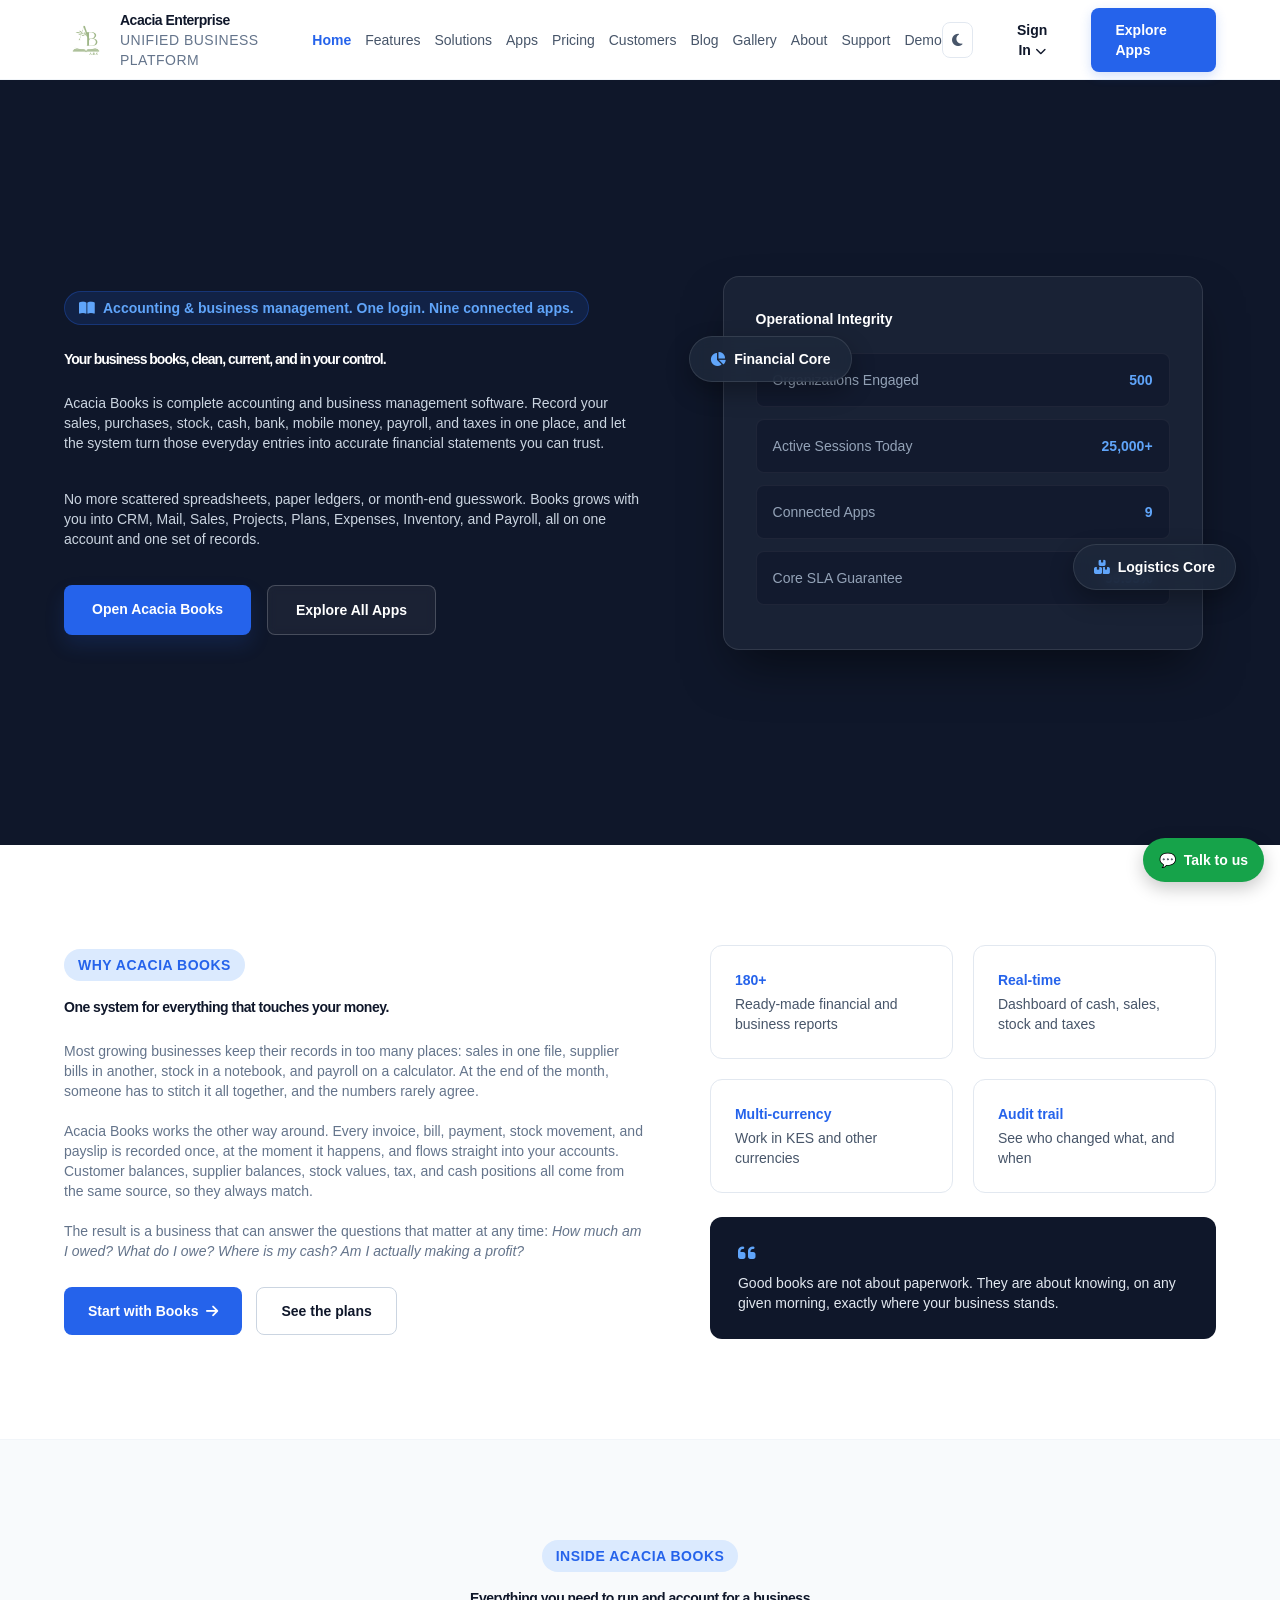
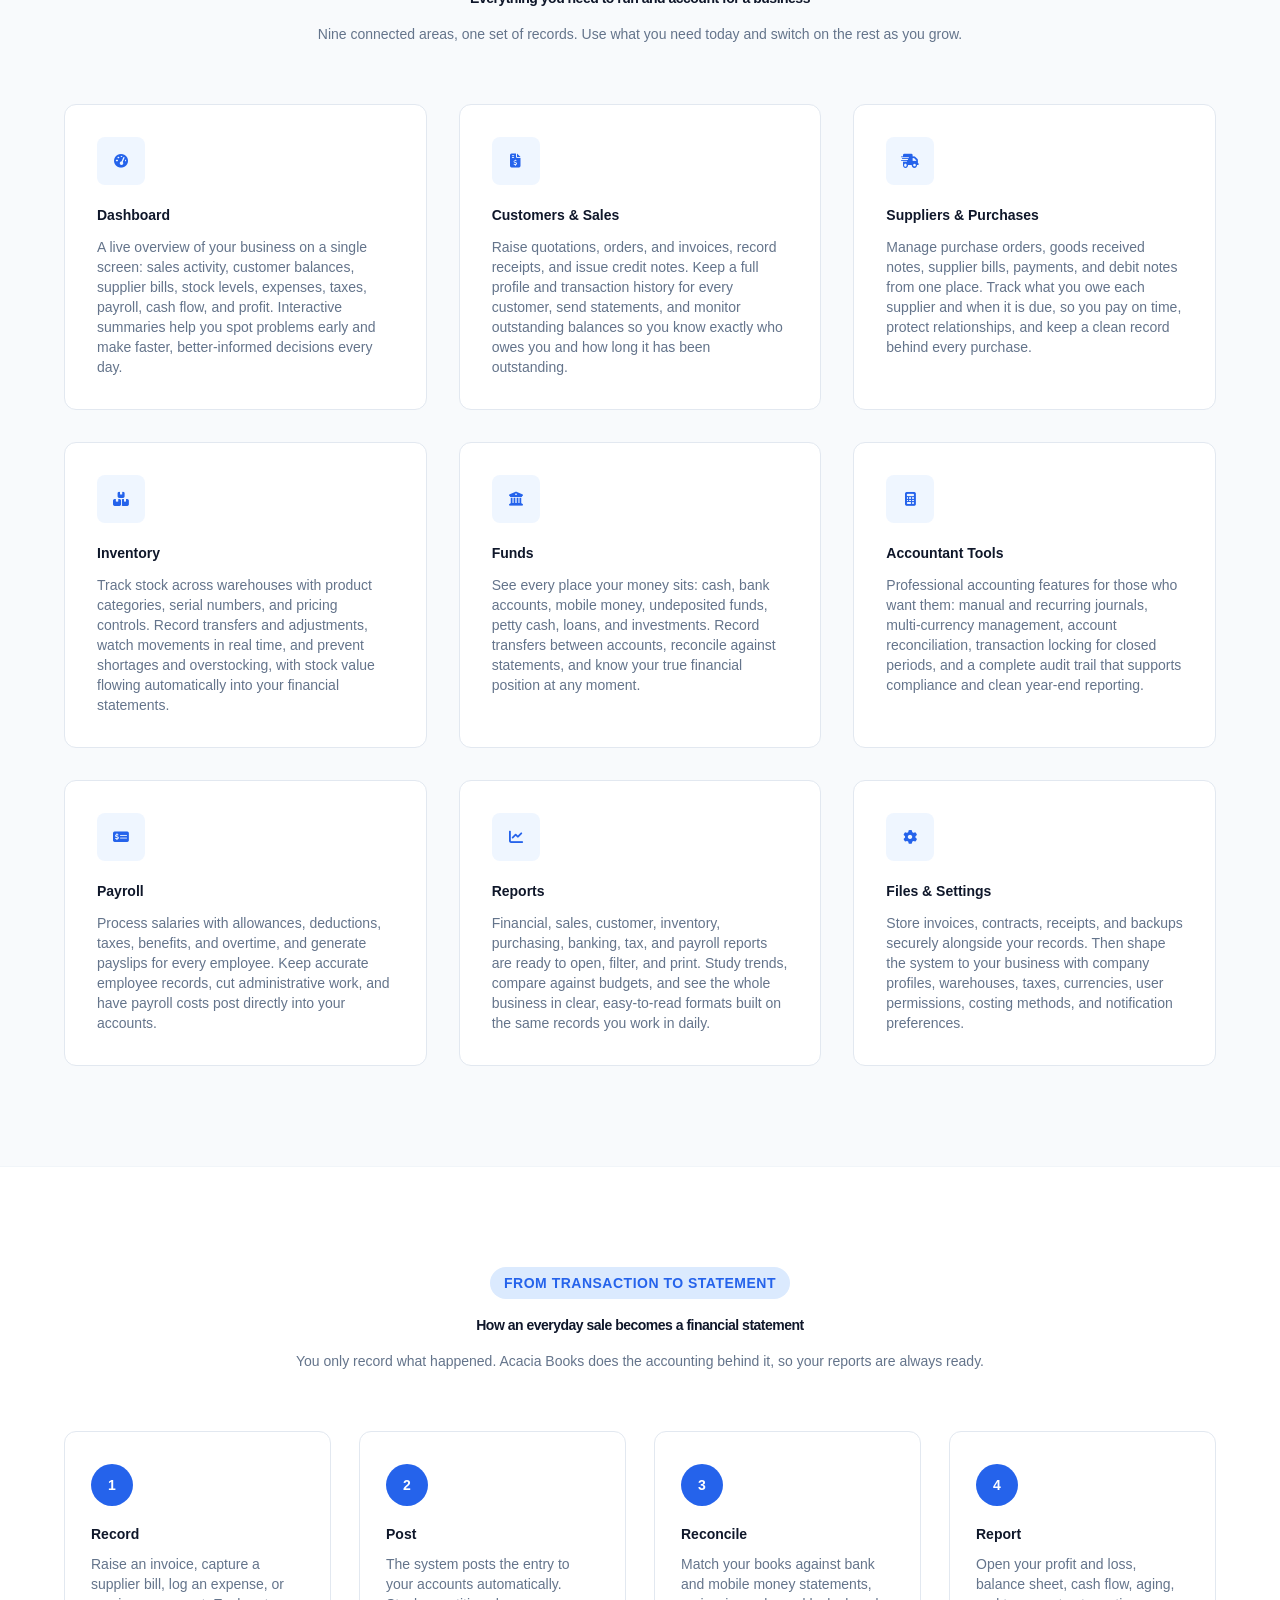
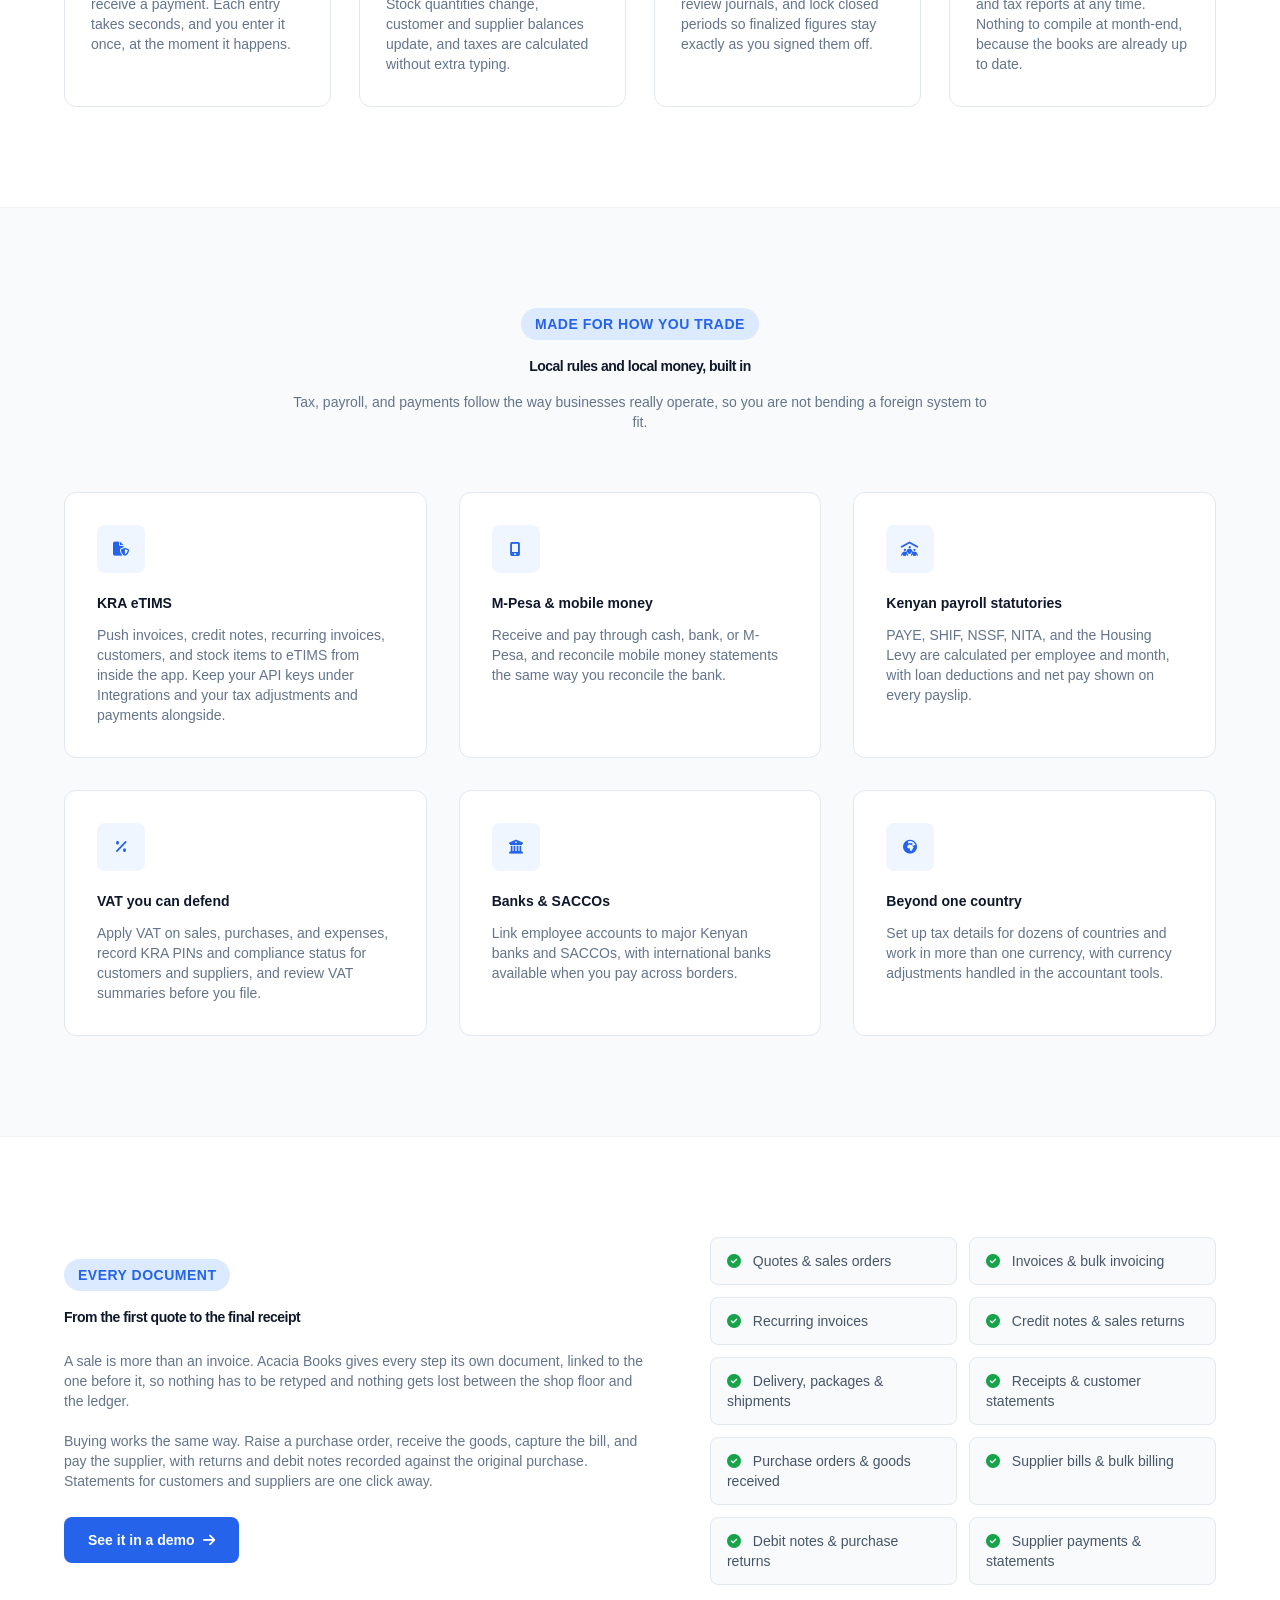
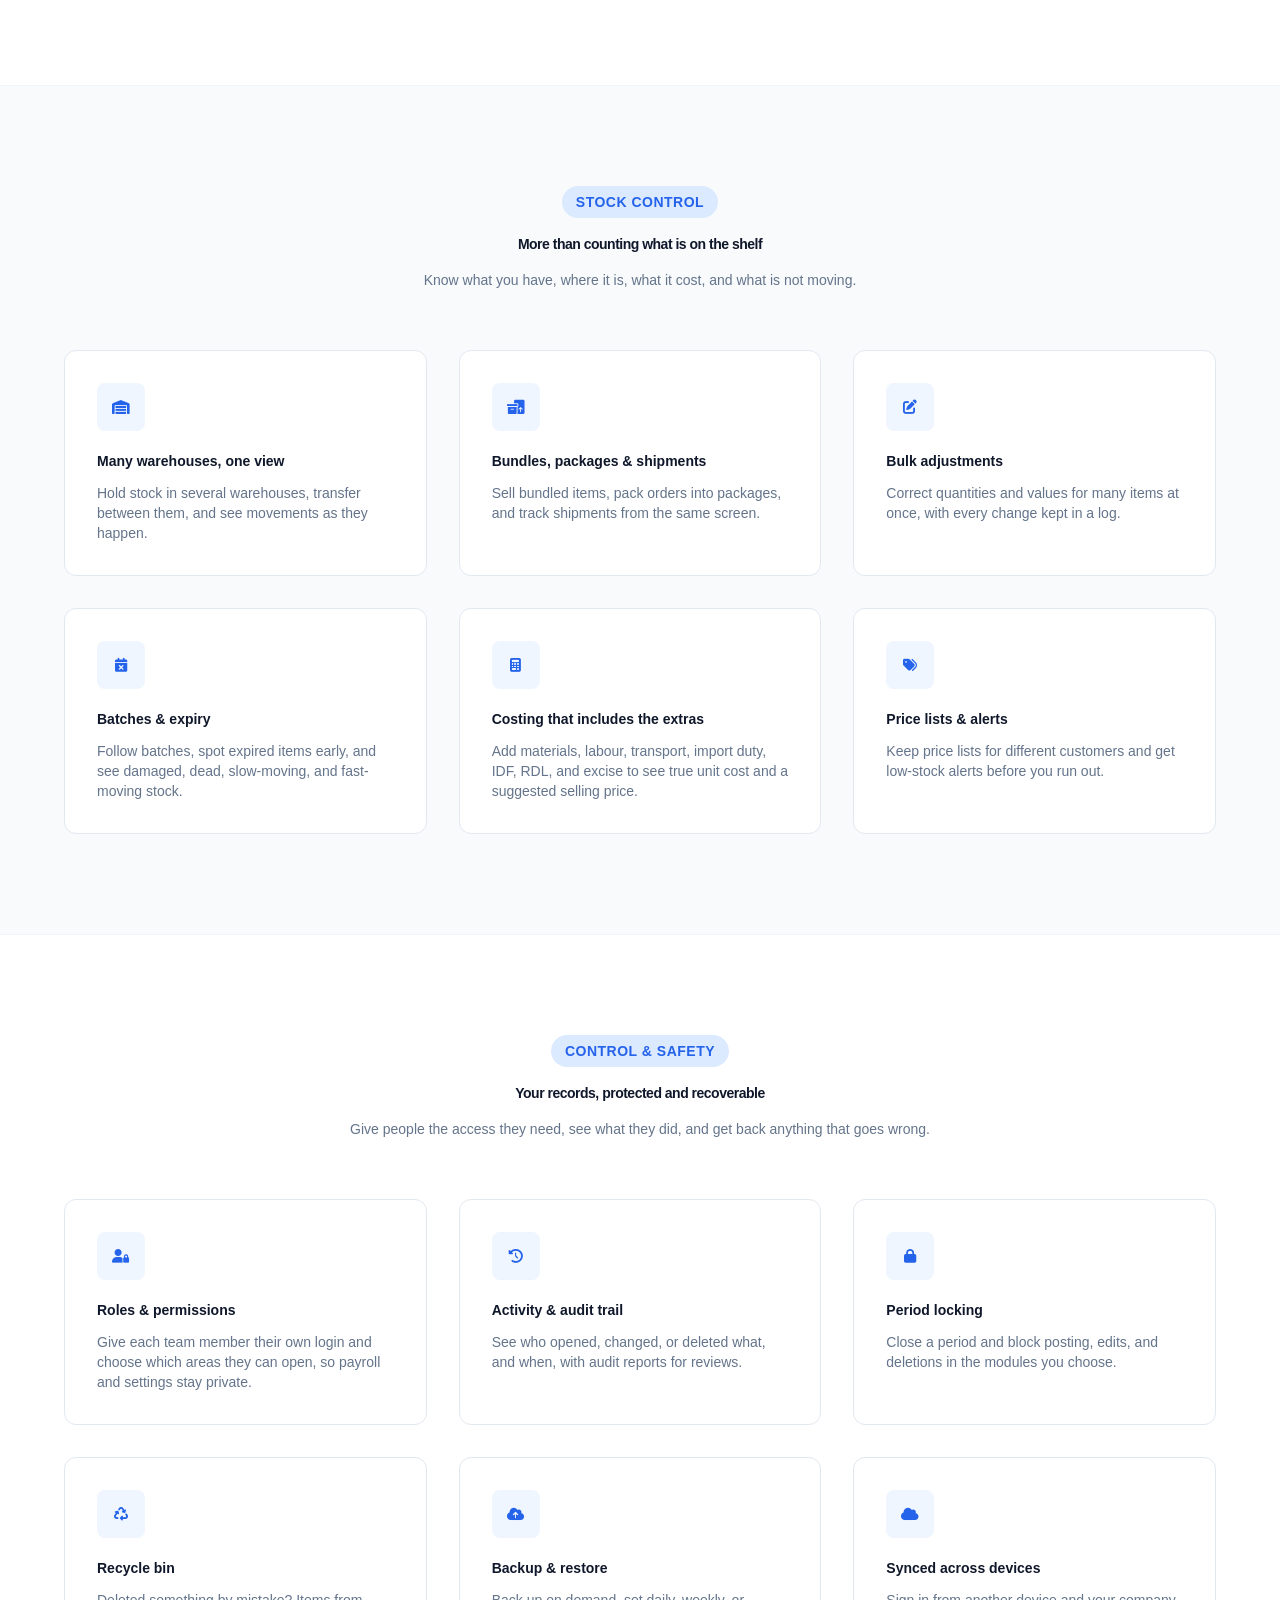
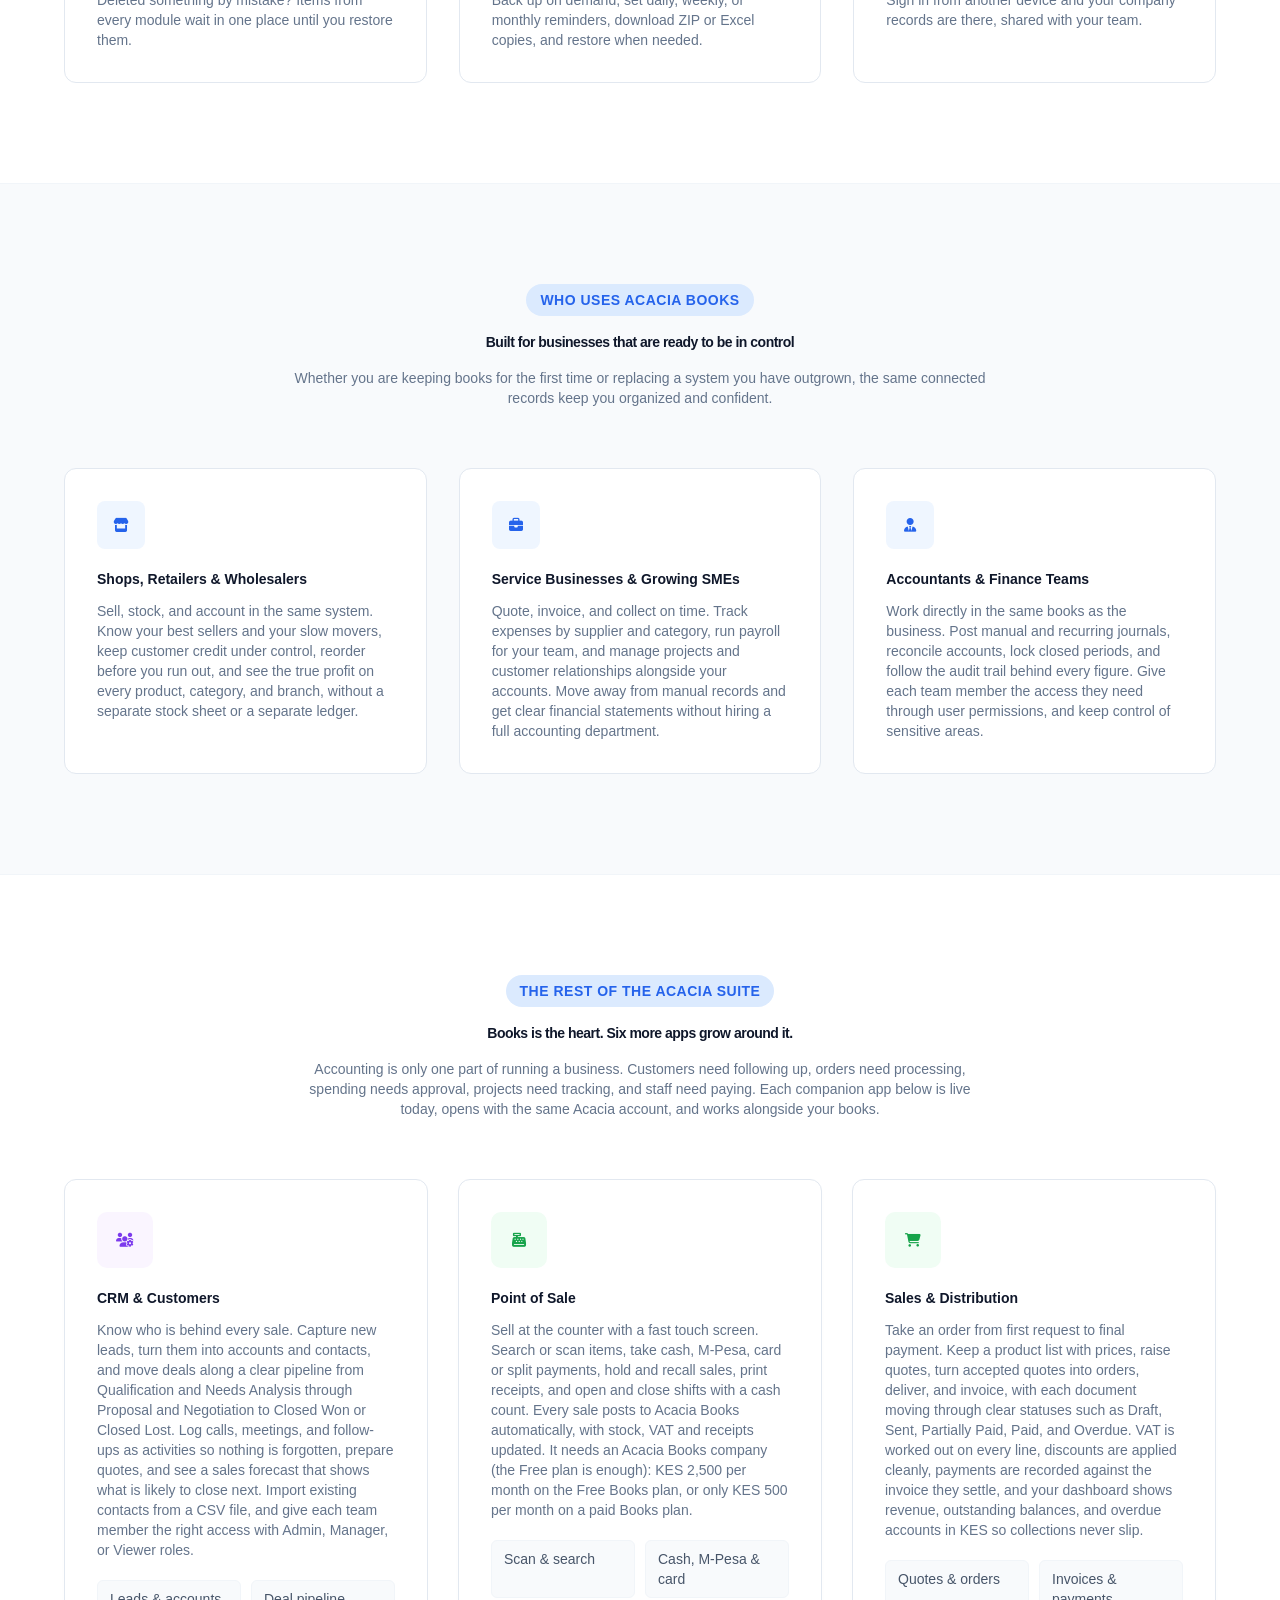
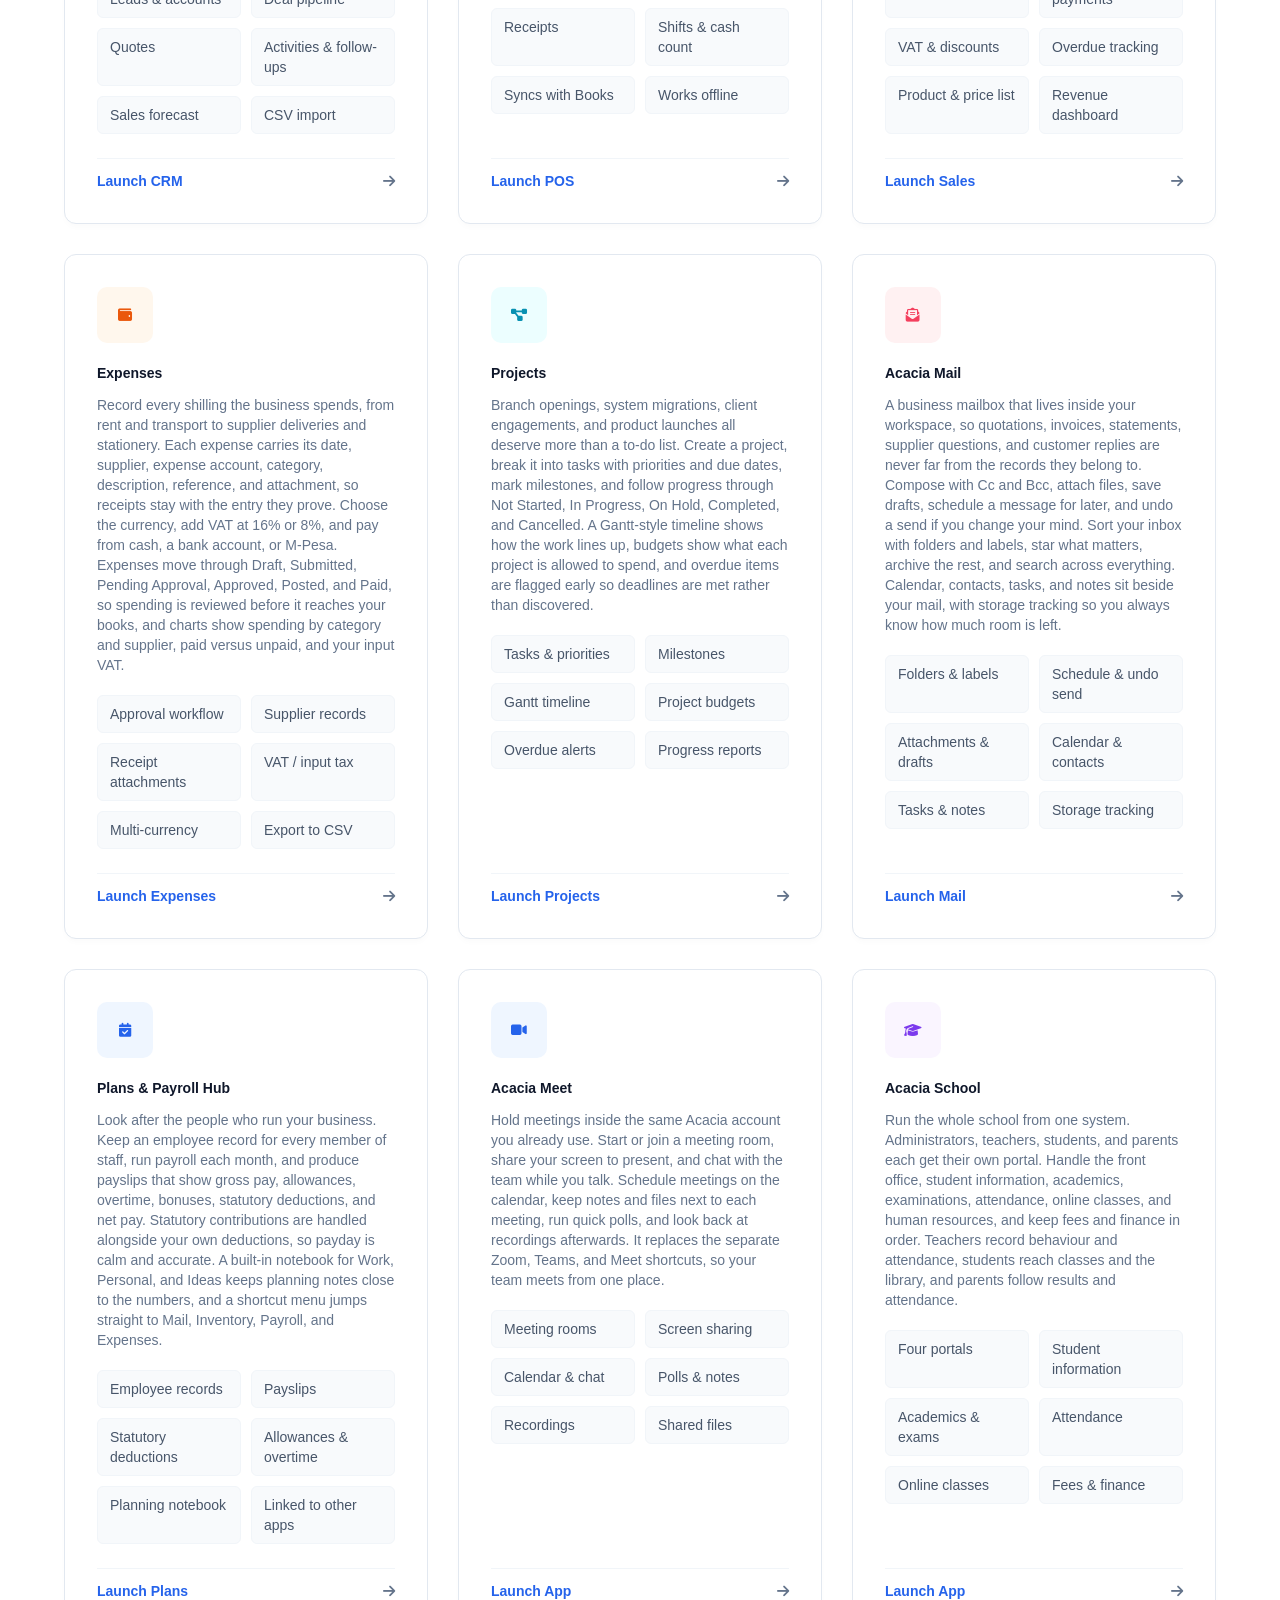
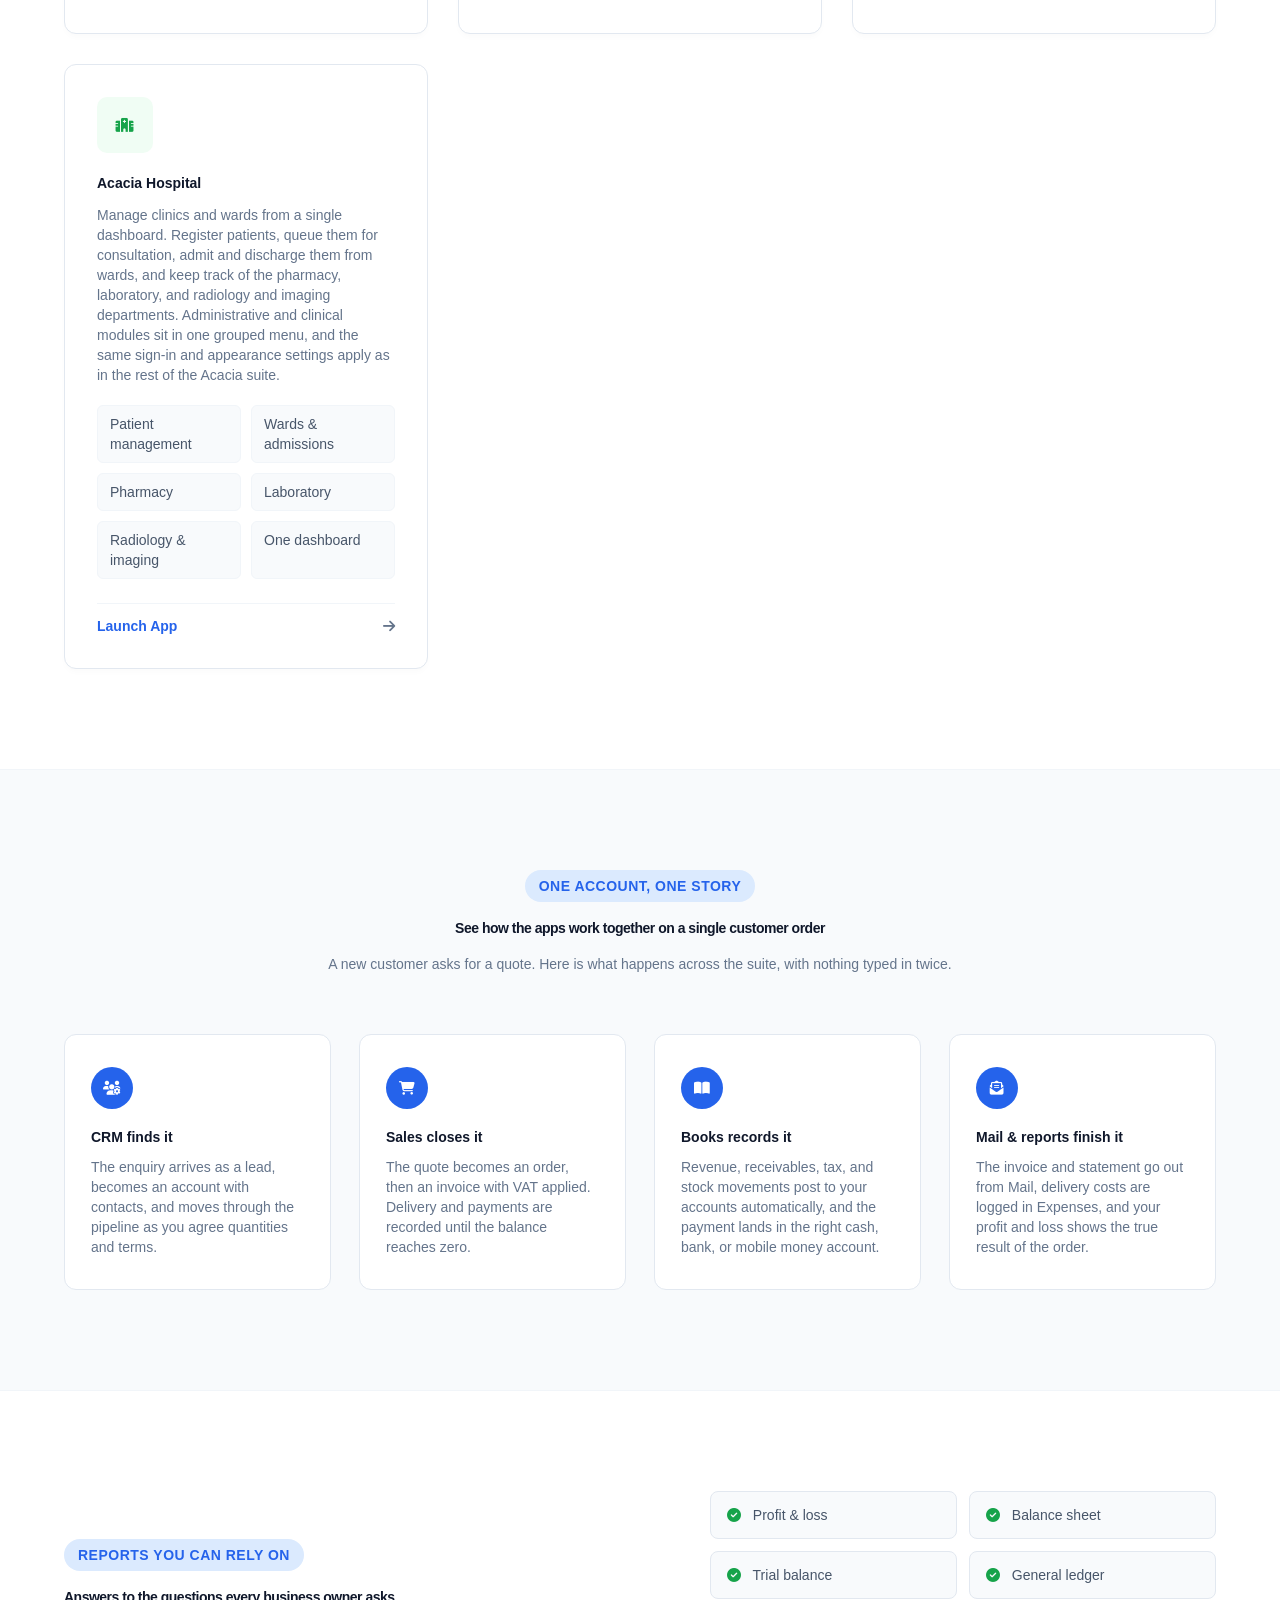
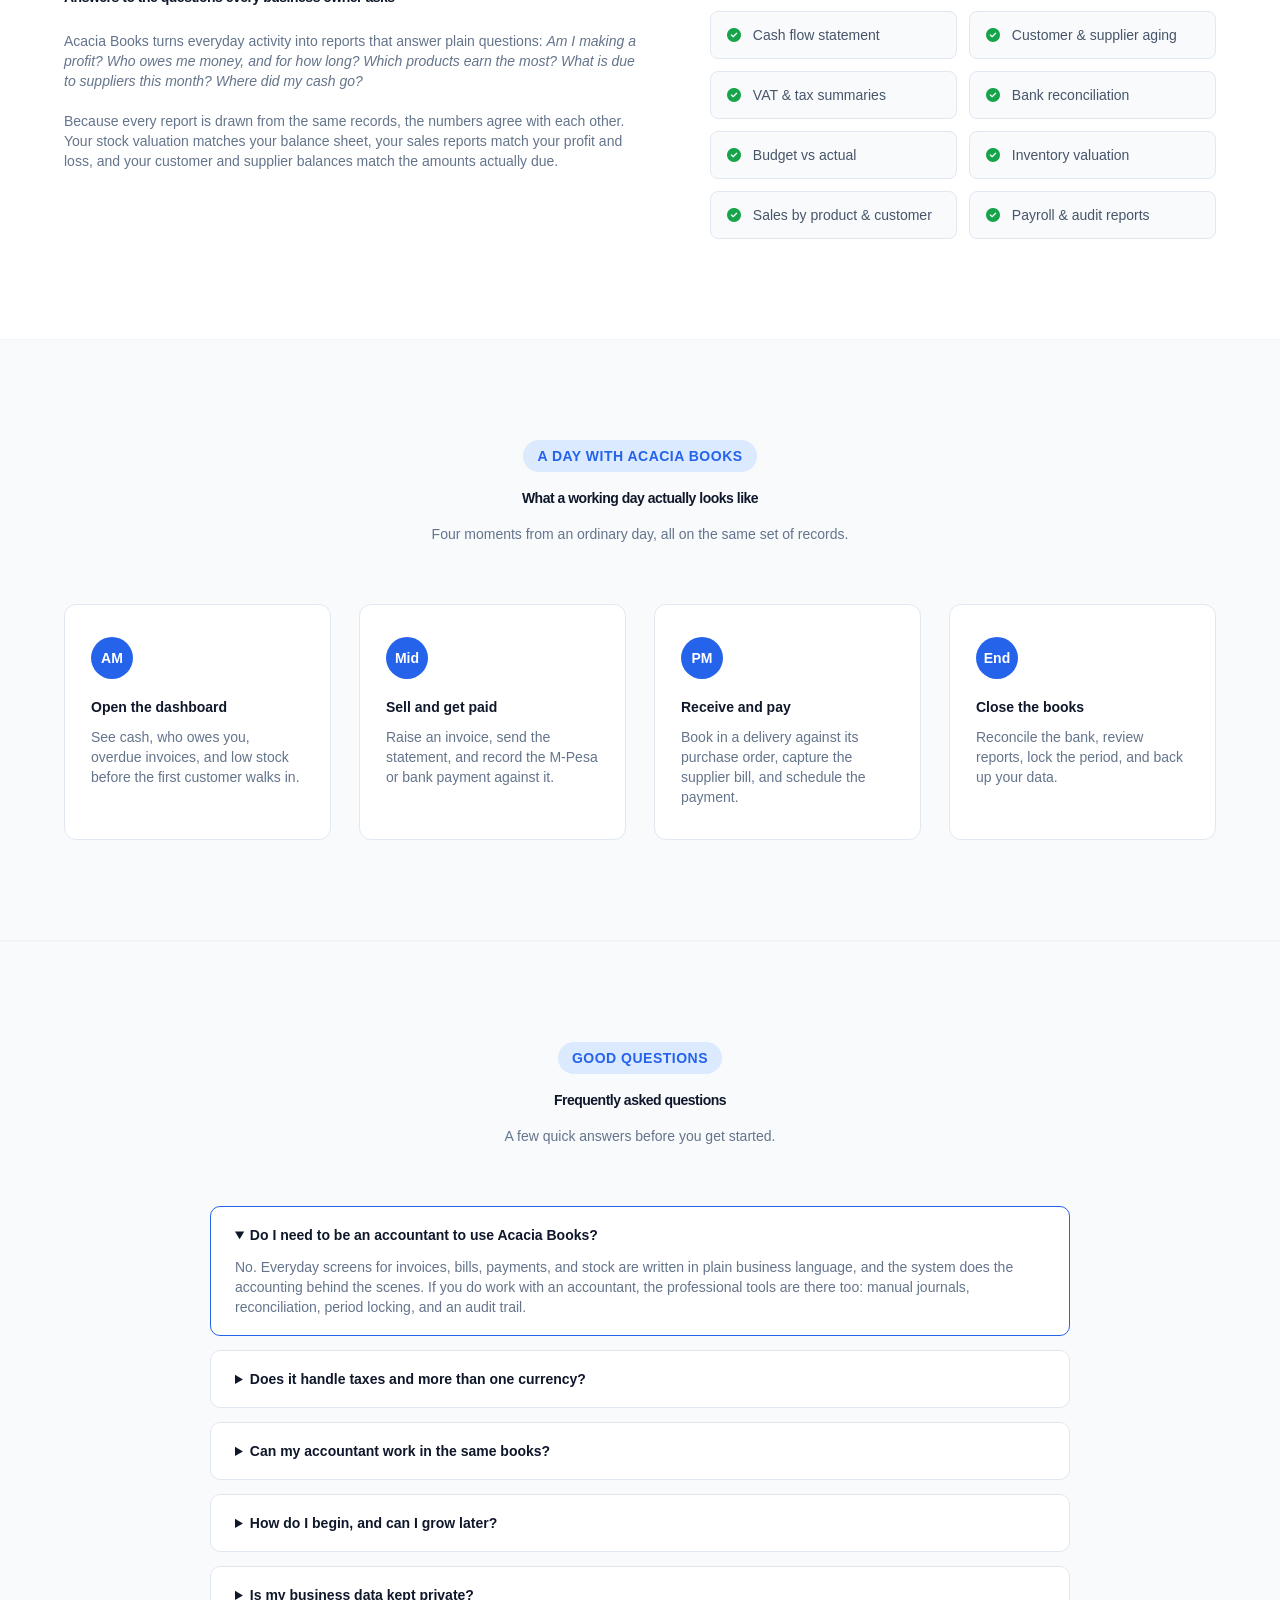
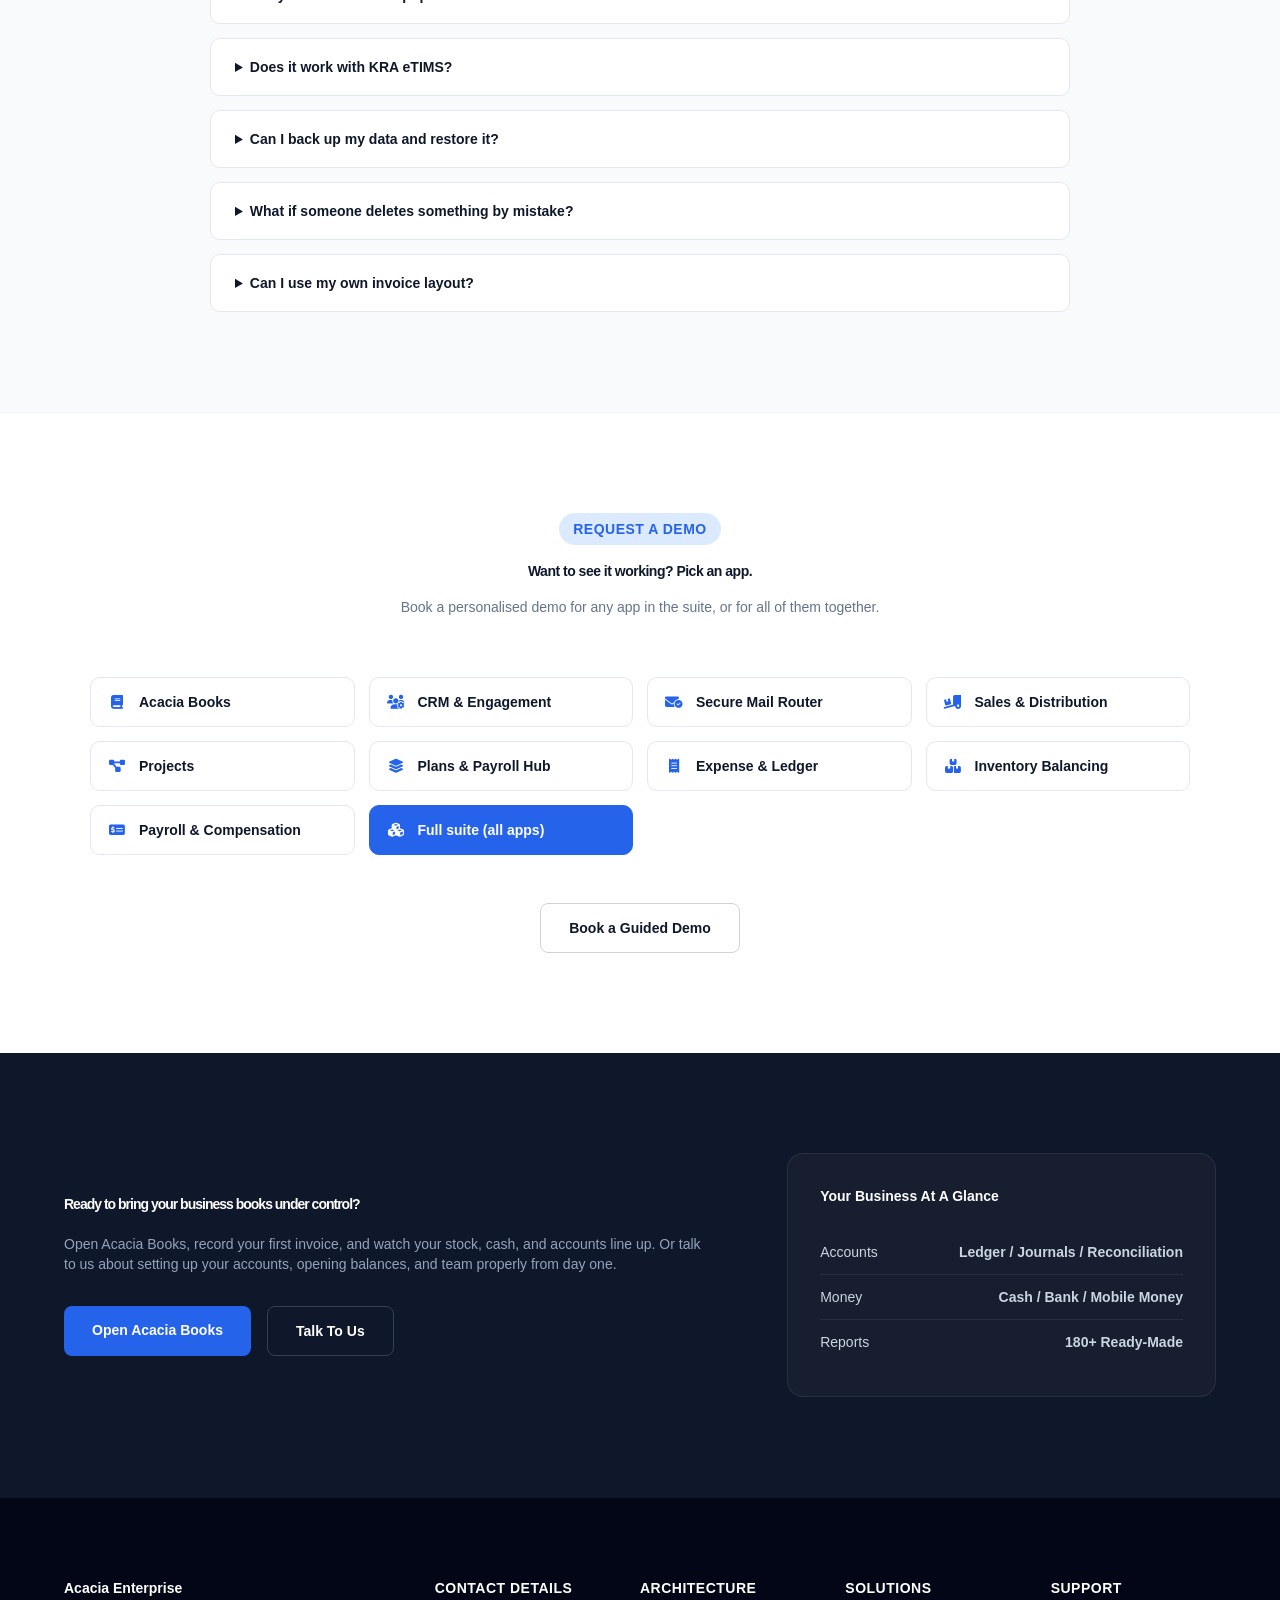
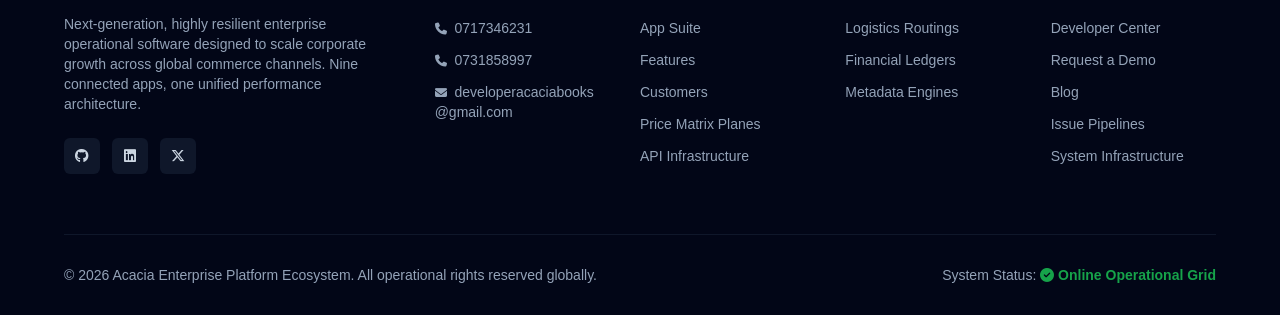
==== landing.html @ f460257b "Add files via upload" ====
<!DOCTYPE html><html lang="en"><head><meta charset="UTF-8"><meta name="viewport" content="width=device-width,initial-scale=1"><title>Acacia Enterprise</title><meta name="description" content="Acacia Books and 8 connected business apps: accounting, inventory, invoicing, payroll, CRM and more. Start free."><link href="https://fonts.googleapis.com/css2?family=Inter:wght@300;400;500;600;700;800&display=swap" rel="stylesheet"><link rel="stylesheet" href="https://cdnjs.cloudflare.com/ajax/libs/font-awesome/6.6.0/css/all.min.css"><style>*{margin:0;padding:0;box-sizing:border-box;font-family:cambria,sans-serif;scroll-behavior:smooth}body{background:#fff;color:#1e293b;overflow-x:hidden;line-height:1.5}a{text-decoration:none}ul{list-style:none}header{position:fixed;top:0;left:0;width:100%;height:80px;background:rgba(255,255,255,.9);backdrop-filter:blur(20px);display:flex;align-items:center;justify-content:space-between;padding:0 5%;z-index:1000;border-bottom:1px solid #f1f5f9}.logo{display:flex;align-items:center;gap:12px}.logo img{width:44px;height:44px;object-fit:contain}.logoText h2{font-size:22px;font-weight:800;color:#0f172a;letter-spacing:-.5px}.logoText span{display:block;font-size:11px;font-weight:500;color:#64748b;text-transform:uppercase;letter-spacing:.5px}nav ul{display:flex;align-items:center;gap:32px}nav a{font-size:15px;font-weight:500;color:#475569;transition:color .2s}nav a:hover{color:#2563eb}.actions{display:flex;align-items:center;gap:16px}.signIn{font-size:15px;font-weight:600;color:#0f172a;padding:10px 20px;transition:all .2s}.signIn:hover{color:#2563eb}.getStarted{padding:12px 24px;border-radius:8px;background:#2563eb;color:#fff;font-size:15px;font-weight:600;box-shadow:0 4px 12px rgba(37,99,235,.2);transition:all .2s}.getStarted:hover{background:#1d4ed8;transform:translateY(-1px)}.hero{margin-top:80px;min-height:85vh;display:flex;align-items:center;justify-content:space-between;padding:80px 5%;position:relative;overflow:hidden;background:#0f172a}.hero-slider-wrapper{position:absolute;top:0;left:0;width:100%;height:100%;z-index:1}.hero-slide{position:absolute;top:0;left:0;width:100%;height:100%;background-size:cover;background-position:center;background-repeat:no-repeat;opacity:0;transition:opacity 1.2s ease-in-out}.hero-slide.active{opacity:1}.hero-slider-wrapper::before{content:'';position:absolute;top:0;left:0;width:100%;height:100%;background:linear-gradient(to right,rgba(15,23,42,.85) 40%,rgba(15,23,42,.5) 100%);z-index:2}.leftHero{width:50%;position:relative;z-index:3}.badge{display:inline-flex;align-items:center;gap:8px;padding:6px 14px;background:rgba(37,99,235,.15);border:1px solid rgba(37,99,235,.3);border-radius:99px;font-size:13px;font-weight:600;color:#60a5fa;margin-bottom:24px}.leftHero h1{font-size:54px;font-weight:800;line-height:1.15;color:#fff;letter-spacing:-1px;margin-bottom:24px}.leftHero p{font-size:18px;line-height:1.6;color:#cbd5e1;margin-bottom:36px}.heroButtons{display:flex;gap:16px}.primary{padding:14px 28px;background:#2563eb;border-radius:8px;color:#fff;font-size:16px;font-weight:600;box-shadow:0 10px 20px rgba(37,99,235,.15);transition:all .2s}.primary:hover{background:#1d4ed8;transform:translateY(-2px)}.secondary{padding:14px 28px;border:1px solid rgba(255,255,255,.2);background:rgba(255,255,255,.05);border-radius:8px;color:#fff;font-size:16px;font-weight:600;backdrop-filter:blur(5px);transition:all .2s}.secondary:hover{background:rgba(255,255,255,.15);border-color:rgba(255,255,255,.4)}.rightHero{width:44%;display:flex;justify-content:center;position:relative;z-index:3}.preview{width:100%;max-width:480px;background:rgba(30,41,59,.7);backdrop-filter:blur(12px);border-radius:16px;padding:32px;box-shadow:0 25px 50px -12px rgba(0,0,0,.5);border:1px solid rgba(255,255,255,.1)}.preview h2{font-size:22px;color:#fff;margin-bottom:24px;font-weight:700}.item{display:flex;justify-content:space-between;align-items:center;padding:16px;background:rgba(15,23,42,.6);border-radius:8px;margin-bottom:12px;border:1px solid rgba(255,255,255,.05)}.item span{font-size:14px;font-weight:500;color:#94a3b8}.item strong{font-size:24px;color:#60a5fa;font-weight:700}.float{position:absolute;background:rgba(30,41,59,.85);backdrop-filter:blur(8px);padding:12px 20px;border-radius:99px;box-shadow:0 10px 25px rgba(0,0,0,.3);font-weight:600;font-size:14px;color:#fff;border:1px solid rgba(255,255,255,.1);display:flex;align-items:center;gap:8px}.float i{color:#60a5fa}.float1{left:-20px;top:60px}.float2{right:-20px;bottom:60px}.section{padding:100px 5%}.section-alt{padding:100px 5%;background:#f8fafc;border-top:1px solid #f1f5f9;border-bottom:1px solid #f1f5f9}.sectionTitle{text-align:center;margin-bottom:60px}.sectionTitle span{display:inline-block;padding:6px 14px;background:#dbeafe;color:#2563eb;border-radius:99px;font-size:13px;font-weight:600;margin-bottom:16px;text-transform:uppercase;letter-spacing:.5px}.sectionTitle h2{font-size:38px;font-weight:800;color:#0f172a;margin-bottom:16px;letter-spacing:-.5px}.sectionTitle p{max-width:700px;margin:auto;font-size:17px;line-height:1.6;color:#64748b}.solutions-grid{display:grid;grid-template-columns:repeat(3,1fr);gap:32px}.solution-card{background:#fff;padding:32px;border-radius:12px;border:1px solid #e2e8f0;transition:all .3s}.solution-card:hover{border-color:#2563eb;box-shadow:0 12px 30px rgba(0,0,0,.04);transform:translateY(-2px)}.solution-card .sol-icon{width:48px;height:48px;background:#eff6ff;color:#2563eb;border-radius:8px;display:flex;align-items:center;justify-content:center;font-size:20px;margin-bottom:20px}.solution-card h3{font-size:20px;font-weight:700;color:#0f172a;margin-bottom:12px}.solution-card p{font-size:15px;color:#64748b;line-height:1.6}.modules{display:grid;grid-template-columns:repeat(3,1fr);gap:30px}.module{background:#fff;border-radius:12px;padding:32px;box-shadow:0 4px 6px -1px rgba(0,0,0,.02);transition:all .3s;border:1px solid #e2e8f0;display:flex;flex-direction:column}.module:hover{transform:translateY(-4px);box-shadow:0 20px 25px -5px rgba(0,0,0,.05);border-color:#2563eb}.icon{width:56px;height:56px;border-radius:10px;display:flex;align-items:center;justify-content:center;font-size:22px;margin-bottom:20px}.blue{background:#eff6ff;color:#2563eb}.green{background:#f0fdf4;color:#16a34a}.orange{background:#fff7ed;color:#ea580c}.purple{background:#faf5ff;color:#7c3aed}.cyan{background:#ecfeff;color:#0891b2}.rose{background:#fff1f2;color:#f43f5e}.module h3{font-size:22px;color:#0f172a;margin-bottom:12px;font-weight:700}.module p{font-size:15px;line-height:1.6;color:#64748b;margin-bottom:20px}.features{display:grid;grid-template-columns:repeat(2,1fr);gap:10px;margin-bottom:24px}.features div{background:#f8fafc;padding:8px 12px;border-radius:6px;font-size:13px;font-weight:500;color:#475569;border:1px solid #f1f5f9}.learn{margin-top:auto;display:flex;justify-content:space-between;align-items:center;padding-top:12px;border-top:1px solid #f1f5f9}.learn a{font-size:14px;color:#2563eb;font-weight:600}.learn i{font-size:14px;color:#64748b;transition:transform .2s}.module:hover .learn i{transform:translateX(4px);color:#2563eb}.about-wrapper{display:grid;grid-template-columns:1fr 1fr;gap:60px;align-items:center}.about-content h3{font-size:28px;font-weight:700;color:#0f172a;margin-bottom:16px}.about-content p{font-size:16px;color:#64748b;line-height:1.7;margin-bottom:20px}.about-stats{display:grid;grid-template-columns:repeat(2,1fr);gap:20px}.about-stat-box{background:#fff;padding:24px;border-radius:12px;border:1px solid #e2e8f0}.about-stat-box h4{font-size:32px;color:#2563eb;font-weight:800;margin-bottom:4px}.about-stat-box p{font-size:14px;color:#475569;font-weight:500;margin:0}.pricing-section-container{display:flex;flex-direction:column;align-items:center;width:100%}.pricing-controls-wrapper{display:flex;flex-direction:column;align-items:center;gap:20px;margin-bottom:48px;background:#fff;padding:24px 32px;border-radius:16px;border:1px solid #e2e8f0;width:100%;max-width:650px;box-shadow:0 4px 6px -1px rgba(0,0,0,.02)}.module-tabs{display:flex;background:#f1f5f9;padding:6px;border-radius:10px;width:100%}.module-tab-btn{flex:1;padding:10px 16px;border:none;background:0 0;font-size:14px;font-weight:600;color:#64748b;cursor:pointer;border-radius:8px;transition:all .2s;display:flex;align-items:center;justify-content:center;gap:8px}.module-tab-btn.active{background:#fff;color:#2563eb;box-shadow:0 2px 4px rgba(0,0,0,.05)}.pricing-controls{display:flex;justify-content:center;align-items:center;gap:24px}.control-group{display:flex;align-items:center;gap:12px}.control-group span{font-size:15px;font-weight:600;color:#334155}.switch{position:relative;width:50px;height:26px}.switch input{display:none}.slider{position:absolute;top:0;left:0;right:0;bottom:0;background:#cbd5e1;border-radius:34px;cursor:pointer;transition:.3s}.slider:before{content:"";position:absolute;width:18px;height:18px;left:4px;top:4px;background:#fff;border-radius:50%;transition:.3s}input:checked+.slider{background:#2563eb}input:checked+.slider:before{transform:translateX(24px)}.pricing-grid{display:grid;grid-template-columns:repeat(3,1fr);gap:30px;margin-bottom:40px;width:100%}.pricing-card{background:#fff;border-radius:16px;padding:40px 32px;border:1px solid #e2e8f0;display:flex;flex-direction:column;transition:all .3s;position:relative}.pricing-card.featured{border-color:#2563eb;box-shadow:0 20px 40px rgba(37,99,235,.06)}.pricing-card.featured .badge-pop{position:absolute;top:-14px;left:50%;transform:translateX(-50%);background:#2563eb;color:#fff;padding:4px 14px;border-radius:999px;font-size:12px;font-weight:700;text-transform:uppercase;letter-spacing:.5px}.pricing-card:hover{transform:translateY(-4px);box-shadow:0 20px 30px rgba(0,0,0,.04)}.pricing-card h3{font-size:22px;color:#0f172a;font-weight:700;margin-bottom:8px}.price-display{margin-bottom:24px}.price-display h4{font-size:36px;font-weight:800;color:#0f172a;letter-spacing:-1px}.price-display span{font-size:14px;color:#64748b;font-weight:500}.pricing-card ul{display:flex;flex-direction:column;gap:14px;margin-bottom:36px;border-top:1px solid #f1f5f9;padding-top:24px}.pricing-card ul li{display:flex;align-items:start;gap:12px;font-size:14px;color:#475569;line-height:1.4}.pricing-card ul li i{font-size:16px;margin-top:2px;color:#2563eb}.pricing-card ul li.none{color:#94a3b8}.pricing-card ul li.none i{color:#cbd5e1}.btn-select{display:block;text-align:center;padding:14px;background:#f8fafc;border:1px solid #e2e8f0;color:#0f172a;border-radius:8px;font-size:15px;font-weight:600;transition:all .2s;margin-top:auto}.btn-select:hover{background:#2563eb;border-color:#2563eb;color:#fff}.pricing-card.featured .btn-select{background:#2563eb;border-color:#2563eb;color:#fff}.pricing-card.featured .btn-select:hover{background:#1d4ed8;border-color:#1d4ed8}.support-grid{display:grid;grid-template-columns:repeat(4,1fr);gap:24px}.support-card{background:#fff;padding:28px;border-radius:12px;border:1px solid #e2e8f0;text-align:center;transition:all .2s}.support-card:hover{border-color:#2563eb;box-shadow:0 10px 25px rgba(0,0,0,.03)}.support-card i{font-size:28px;color:#2563eb;margin-bottom:16px}.support-card h4{font-size:16px;font-weight:700;color:#0f172a;margin-bottom:8px}.support-card p{font-size:13px;color:#64748b;margin-bottom:16px}.support-card a{font-size:13px;font-weight:600;color:#2563eb}.cta{padding:100px 5%;background:#0f172a;color:#fff;position:relative;overflow:hidden}.ctaBox{max-width:1200px;margin:auto;display:grid;grid-template-columns:1.5fr 1fr;gap:80px;align-items:center}.cta h2{font-size:42px;font-weight:800;letter-spacing:-1px;margin-bottom:20px}.cta p{font-size:18px;color:#94a3b8;line-height:1.6;margin-bottom:32px}.ctaButtons{display:flex;gap:16px}.ctaPrimary{background:#2563eb;color:#fff;padding:14px 28px;border-radius:8px;font-weight:600}.ctaSecondary{border:1px solid #334155;color:#fff;padding:14px 28px;border-radius:8px;font-weight:600}.ctaCard{background:rgba(255,255,255,.03);border:1px solid rgba(255,255,255,.08);padding:32px;border-radius:16px}.ctaCard h3{font-size:20px;margin-bottom:24px;font-weight:700}.ctaItem{display:flex;justify-content:space-between;padding:12px 0;border-bottom:1px solid rgba(255,255,255,.08);font-size:14px;color:#cbd5e1}.ctaItem:last-child{border:none}footer{background:#020617;color:#94a3b8;padding:80px 5% 30px;border-top:1px solid #0f172a}.footerGrid{display:grid;grid-template-columns:2fr repeat(4,1fr);gap:40px;margin-bottom:60px}.footerLogo h2{font-size:24px;font-weight:800;color:#fff;margin-bottom:16px}.footerLogo p{font-size:14px;line-height:1.6}.social{display:flex;gap:12px;margin-top:24px}.social a{width:36px;height:36px;border-radius:6px;background:#0f172a;display:flex;align-items:center;justify-content:center;color:#cbd5e1;font-size:16px}.social a:hover{background:#2563eb;color:#fff}.footerColumn h3{font-size:14px;color:#fff;font-weight:700;text-transform:uppercase;letter-spacing:.5px;margin-bottom:20px}.footerColumn ul{display:flex;flex-direction:column;gap:12px}.footerColumn a{color:#94a3b8;font-size:14px}.footerColumn a:hover{color:#fff}.bottomFooter{border-top:1px solid #0f172a;padding-top:30px;display:flex;justify-content:space-between;font-size:13px}@media(max-width:1200px){.pricing-grid{grid-template-columns:repeat(2,1fr)}}.pricing-grid{grid-template-columns:repeat(6,minmax(0,1fr));gap:16px;align-items:stretch;max-width:1400px;margin:0 auto 40px}.pricing-card{padding:22px 18px 18px;border-radius:14px;border:1px solid #e3e8f0;box-shadow:none;text-align:left}.pricing-card:hover{transform:none;box-shadow:0 6px 18px rgba(15,23,42,.06);border-color:#cbd5e6}.pricing-card.featured{border-color:#2563eb;box-shadow:none}.pricing-card.featured .badge-pop{background:#fff;color:#2563eb;border:1px solid #2563eb;font-size:12px;letter-spacing:.05em;padding:3px 14px;top:-13px}.pricing-card h3{font-size:16px;margin-bottom:4px}.price-display{margin-bottom:16px}.price-display h4{display:inline;font-size:15px;font-weight:700;letter-spacing:0}.price-display span{font-size:13px;color:#6b7280;font-weight:400}.pricing-card ul{gap:0;border-top:none;padding-top:0;margin-bottom:8px;flex:1}.pricing-card ul li{font-size:13px;color:#6b7280;padding:7px 0;border-top:1px solid #eef1f6;gap:8px}.pricing-card ul li:first-child{border-top:none}.pricing-card ul.pc-collapsed li:nth-child(n+6){display:none}.pc-more{background:0 0;border:0;color:#2563eb;font-family:inherit;font-size:13px;font-weight:700;cursor:pointer;padding:8px 0 16px;text-align:left}.pc-more:hover{text-decoration:underline}.btn-select{background:#2563eb;border-color:#2563eb;color:#fff;padding:11px;font-size:14px;font-weight:700;border-radius:6px}.btn-select:hover{background:#1d4ed8;border-color:#1d4ed8}@media(max-width:1280px){.pricing-grid{grid-template-columns:repeat(3,minmax(0,1fr))}}@media(max-width:800px){.pricing-grid{grid-template-columns:repeat(2,minmax(0,1fr))}}@media(max-width:520px){.pricing-grid{grid-template-columns:1fr}}@media(max-width:1024px){.hero{flex-direction:column;text-align:center;padding-top:60px}.about-wrapper,.ctaBox,.leftHero,.rightHero{width:100%;grid-template-columns:1fr}.modules,.solutions-grid{grid-template-columns:repeat(2,1fr)}.support-grid{grid-template-columns:repeat(2,1fr)}.footerGrid{grid-template-columns:1fr}.hero-slider-wrapper::before{background:rgba(15,23,42,.85)}}@media(max-width:640px){.modules,.solutions-grid,.support-grid{grid-template-columns:1fr}.leftHero h1{font-size:36px}.pricing-controls-wrapper{padding:16px}.pricing-controls{flex-direction:column;gap:16px}.module-tabs{flex-direction:column;gap:4px}}</style><style>.gallery-grid{display:grid;grid-template-columns:repeat(3,1fr);gap:30px}.gallery-card{background:#fff;border-radius:12px;overflow:hidden;border:1px solid #e2e8f0;transition:all .3s}.gallery-card:hover{transform:translateY(-4px);box-shadow:0 20px 25px -5px rgba(0,0,0,.08);border-color:#2563eb}.gallery-frame{background:#0f172a;padding:10px 14px 0}.gallery-dots{display:flex;gap:6px;padding-bottom:10px}.gallery-dots span{width:9px;height:9px;border-radius:50%;background:#334155}.gallery-dots span:first-child{background:#f43f5e}.gallery-dots span:nth-child(2){background:#eab308}.gallery-dots span:nth-child(3){background:#16a34a}.gallery-card img{width:100%;height:220px;object-fit:cover;display:block}.gallery-caption{padding:20px 22px 24px}.gallery-caption h4{font-size:16px;font-weight:700;color:#0f172a;margin-bottom:6px}.gallery-caption p{font-size:13px;color:#64748b;line-height:1.5}.gallery-note{max-width:700px;margin:40px auto 0;text-align:center;font-size:13px;color:#94a3b8}@media(max-width:1024px){.gallery-grid{grid-template-columns:repeat(2,1fr)}}@media(max-width:640px){.gallery-grid{grid-template-columns:1fr}}</style><style>nav a.active{color:#2563eb;font-weight:700}</style><style>.signDrop{position:relative}.signDrop .signIn{background:0 0;border:0;cursor:pointer;font-family:inherit}.ddMenu{display:none;position:absolute;right:0;top:100%;margin-top:6px;width:290px;background:#fff;border:1px solid #e2e8f0;border-radius:12px;box-shadow:0 20px 40px rgba(15,23,42,.18);padding:8px;z-index:2000}.signDrop.open .ddMenu{display:block}.ddHead{font-size:11px;font-weight:700;color:#64748b;text-transform:uppercase;letter-spacing:.5px;padding:8px 12px 6px}.ddItem{display:flex;align-items:center;gap:12px;padding:10px 12px;border-radius:8px;font-size:14px;font-weight:600;color:#0f172a}.ddItem i{width:18px;text-align:center;color:#2563eb}.ddItem:hover{background:#eff6ff;color:#2563eb}.ddSep{height:1px;background:#e2e8f0;margin:6px 4px}.ddCreate i{color:#16a34a}</style><style id="bkHomeCss">.bk-two{max-width:1200px;margin:auto;display:grid;grid-template-columns:1.15fr 1fr;gap:64px;align-items:center}.bk-text p{font-size:16px;line-height:1.7;color:#64748b;margin-bottom:20px}.bk-text p em{color:#64748b;font-style:italic}.bk-actions{display:flex;gap:14px;margin-top:26px;flex-wrap:wrap}.bk-btn{display:inline-flex;align-items:center;gap:8px;padding:13px 24px;border-radius:8px;background:#2563eb;color:#fff;font-weight:600;font-size:15px;text-decoration:none;transition:.25s}.bk-btn:hover{background:#1d4ed8;transform:translateY(-1px)}.bk-btn.ghost{background:#fff;color:#0f172a;border:1px solid #cbd5e1}.bk-btn.ghost:hover{border-color:#2563eb;color:#2563eb}.bk-quote{margin-top:24px;padding:26px 28px;background:#0f172a;border-radius:12px;color:#e2e8f0;position:relative}.bk-quote i{color:#60a5fa;font-size:20px;margin-bottom:10px;display:block}.bk-quote p{font-size:16px;line-height:1.7;margin:0;font-style:normal}.bk-steps{max-width:1200px;margin:auto;display:grid;grid-template-columns:repeat(4,1fr);gap:28px}.bk-step{background:#fff;border:1px solid #e2e8f0;border-radius:12px;padding:32px 26px;position:relative;transition:.3s}.bk-step:hover{border-color:#2563eb;transform:translateY(-3px);box-shadow:0 14px 30px rgba(0,0,0,.05)}.bk-num{font-size:17px;width:42px;height:42px;border-radius:50%;background:#2563eb;color:#fff;font-weight:800;display:flex;align-items:center;justify-content:center;margin-bottom:18px}.bk-step h3{font-size:20px;font-weight:700;color:#0f172a;margin-bottom:10px}.bk-step p{font-size:15px;line-height:1.6;color:#64748b}.bk-checks{display:grid;grid-template-columns:repeat(2,1fr);gap:12px}.bk-checks div{background:#f8fafc;border:1px solid #e2e8f0;border-radius:8px;padding:13px 16px;font-size:14px;font-weight:500;color:#475569}.bk-checks i{color:#16a34a;margin-right:8px}.bk-faq{max-width:860px;margin:auto;display:flex;flex-direction:column;gap:14px}.bk-faq details{background:#fff;border:1px solid #e2e8f0;border-radius:10px;padding:18px 24px}.bk-faq summary{cursor:pointer;font-weight:700;color:#0f172a;font-size:16px}.bk-faq details[open]{border-color:#2563eb}.bk-faq details p{margin-top:12px;font-size:15px;line-height:1.6;color:#64748b}.cmp-wrap{max-width:1200px;margin:auto;overflow-x:auto;border:1px solid #e2e8f0;border-radius:12px;background:#fff}.cmp-table{width:100%;border-collapse:collapse;min-width:820px}.cmp-table td,.cmp-table th{padding:14px 16px;text-align:center;font-size:14px;color:#475569;border-bottom:1px solid #f1f5f9}.cmp-table th{background:#f8fafc;color:#0f172a;font-weight:700;font-size:14px}.cmp-table td:first-child,.cmp-table th:first-child{text-align:left;font-weight:600;color:#0f172a}.cmp-table tr.cmp-price td{font-weight:700;color:#2563eb;background:#eff6ff}.cmp-table tbody tr:last-child td{border-bottom:none}.sol-list{list-style:none;margin:18px 0 0;padding:0;display:grid;gap:8px}.sol-list li{font-size:14px;line-height:1.5;color:#475569}.sol-list i{color:#16a34a;margin-right:8px}.solution-card p.sol-best{margin-top:16px;padding-top:14px;border-top:1px solid #f1f5f9;font-size:14px;color:#64748b}.solution-card p.sol-best strong{color:#0f172a}@media(max-width:1024px){.bk-two{grid-template-columns:1fr;gap:40px}.bk-steps{grid-template-columns:repeat(2,1fr)}}@media(max-width:640px){.bk-checks,.bk-steps{grid-template-columns:1fr}}</style><style id="homeUniformText">body,body :not(i):not(svg):not(svg *){font-size:.875rem!important;line-height:1.25rem!important}</style><script>!function(){try{var e=localStorage.getItem("acxTheme");e||(e=window.matchMedia&&matchMedia("(prefers-color-scheme: dark)").matches?"dark":"light"),document.documentElement.setAttribute("data-theme",e)}catch(e){}}()</script><style id="homeDarkMode">.themeToggle{background:0 0;border:1px solid #e2e8f0;color:#475569;width:36px;height:36px;border-radius:8px;cursor:pointer;display:inline-flex;align-items:center;justify-content:center;transition:.2s}.themeToggle:hover{border-color:#2563eb;color:#2563eb}html[data-theme=dark]{color-scheme:dark}html[data-theme=dark] body{background:#0b1220;color:#e2e8f0}html[data-theme=dark] header{background:rgba(11,18,32,.9);border-bottom-color:#1e293b}html[data-theme=dark] .about-content h3,html[data-theme=dark] .bk-faq summary,html[data-theme=dark] .bk-step h3,html[data-theme=dark] .cmp-table td:first-child,html[data-theme=dark] .cmp-table th,html[data-theme=dark] .cmp-table th:first-child,html[data-theme=dark] .logoText h2,html[data-theme=dark] .module h3,html[data-theme=dark] .price-display h4,html[data-theme=dark] .pricing-card h3,html[data-theme=dark] .sectionTitle h2,html[data-theme=dark] .signIn,html[data-theme=dark] .solution-card h3,html[data-theme=dark] .solution-card p.sol-best strong,html[data-theme=dark] .support-card h4{color:#f1f5f9}html[data-theme=dark] .about-content p,html[data-theme=dark] .bk-faq details p,html[data-theme=dark] .bk-step p,html[data-theme=dark] .bk-text p,html[data-theme=dark] .bk-text p em,html[data-theme=dark] .learn i,html[data-theme=dark] .logoText span,html[data-theme=dark] .module p,html[data-theme=dark] .module-tab-btn,html[data-theme=dark] .price-display span,html[data-theme=dark] .sectionTitle p,html[data-theme=dark] .solution-card p,html[data-theme=dark] .solution-card p.sol-best,html[data-theme=dark] .support-card p{color:#94a3b8}html[data-theme=dark] .about-stat-box p,html[data-theme=dark] .bk-checks div,html[data-theme=dark] .cmp-table td,html[data-theme=dark] .cmp-table th,html[data-theme=dark] .features div,html[data-theme=dark] .pricing-card ul li,html[data-theme=dark] .sol-list li,html[data-theme=dark] nav a{color:#cbd5e1}html[data-theme=dark] nav a.active,html[data-theme=dark] nav a:hover{color:#60a5fa}html[data-theme=dark] .about-stat-box,html[data-theme=dark] .bk-faq details,html[data-theme=dark] .bk-step,html[data-theme=dark] .cmp-wrap,html[data-theme=dark] .ddMenu,html[data-theme=dark] .module,html[data-theme=dark] .pricing-card,html[data-theme=dark] .pricing-controls-wrapper,html[data-theme=dark] .solution-card,html[data-theme=dark] .support-card{background:#111a2e;border-color:#1e293b}html[data-theme=dark] .section-alt{background:#0f172a;border-color:#1e293b}html[data-theme=dark] .bk-checks div,html[data-theme=dark] .cmp-table th,html[data-theme=dark] .features div,html[data-theme=dark] .module-tabs{background:#0f172a;border-color:#1e293b}html[data-theme=dark] .cmp-table td,html[data-theme=dark] .cmp-table th,html[data-theme=dark] .learn,html[data-theme=dark] .solution-card p.sol-best{border-color:#1e293b}html[data-theme=dark] .cmp-table tr.cmp-price td{background:#14243f;color:#60a5fa}html[data-theme=dark] .module-tab-btn.active{background:#1e293b;color:#60a5fa}html[data-theme=dark] .blue,html[data-theme=dark] .sectionTitle span,html[data-theme=dark] .sol-icon{background:#14243f;color:#60a5fa}html[data-theme=dark] .green{background:#0f2a1c;color:#4ade80}html[data-theme=dark] .orange{background:#2e1a0c;color:#fb923c}html[data-theme=dark] .purple{background:#221636;color:#a78bfa}html[data-theme=dark] .cyan{background:#0a2830;color:#22d3ee}html[data-theme=dark] .rose{background:#2f1119;color:#fb7185}html[data-theme=dark] .ddItem{color:#e2e8f0}html[data-theme=dark] .ddItem:hover{background:#14243f;color:#60a5fa}html[data-theme=dark] .ddSep{background:#1e293b}html[data-theme=dark] .bk-btn.ghost,html[data-theme=dark] .btn-select{background:#111a2e;color:#e2e8f0;border-color:#334155}html[data-theme=dark] .bk-btn.ghost:hover,html[data-theme=dark] .btn-select:hover{border-color:#2563eb;color:#fff}html[data-theme=dark] .pricing-card.featured .btn-select{background:#2563eb;color:#fff;border-color:#2563eb}html[data-theme=dark] .pricing-card ul li.none{color:#64748b}html[data-theme=dark] .slider{background:#334155}html[data-theme=dark] .themeToggle{border-color:#334155;color:#facc15}html[data-theme=dark] footer{background:#050a14;border-top-color:#1e293b}html[data-theme=dark] .bottomFooter,html[data-theme=dark] .social a{border-color:#1e293b}.pricing-controls{flex-wrap:wrap}.currency-select{padding:8px 12px;border:1px solid #cbd5e1;border-radius:8px;background:#fff;color:#0f172a;font-weight:600;font-size:14px;cursor:pointer;max-width:210px}.currency-select:focus{outline:2px solid #2563eb;outline-offset:1px}.currency-note{margin:0;font-size:13px;line-height:1.5;color:#64748b;text-align:center}.cmp-actions{display:flex;flex-wrap:wrap;gap:12px;justify-content:center;align-items:center;margin-top:22px}.cmp-actions .bk-btn{border:0;cursor:pointer;font-family:inherit}.cmp-actions-note{font-size:13px;color:#64748b}html[data-theme=dark] .currency-select{background:#111a2e;color:#e2e8f0;border-color:#334155}html[data-theme=dark] .cmp-actions-note,html[data-theme=dark] .currency-note{color:#94a3b8}</style><style id="landingExtraPages">header nav ul{gap:20px}@media(max-width:1400px){header nav ul{gap:14px}header nav a{font-size:13px}}.pg-cta{display:flex;gap:14px;justify-content:center;margin-top:48px;flex-wrap:wrap}.pg-ghost{border:1px solid #cbd5e1;color:#0f172a;padding:14px 28px;border-radius:8px;font-weight:600}.pg-cta .ctaPrimary{color:#fff}.ft-tag{font-style:normal;font-size:11px;font-weight:600;color:#2563eb;background:#eff6ff;border-radius:99px;padding:2px 8px;margin-left:6px;vertical-align:middle}.cx-stats{max-width:1100px;margin:0 auto 48px;display:grid;grid-template-columns:repeat(4,1fr);gap:20px}.cx-stat{background:#fff;border:1px solid #e2e8f0;border-radius:12px;padding:24px;text-align:center}.cx-stat strong{display:block;font-size:28px;font-weight:800;color:#2563eb}.cx-stat span{color:#64748b}.cx-grid{max-width:1200px;margin:0 auto;display:grid;grid-template-columns:repeat(3,1fr);gap:24px}.cx-card{background:#fff;border:1px solid #e2e8f0;border-radius:12px;padding:28px;text-align:center}.cx-card img{width:64px;height:64px;border-radius:50%;object-fit:cover;margin:0 auto 16px;display:block}.cx-quote{font-style:italic;color:#475569;margin-bottom:12px}.cx-stars{color:#d9a441;margin-bottom:8px}.cx-card h4{font-weight:700;color:#0f172a}.cx-card span{color:#64748b}.blog-list{max-width:900px;margin:0 auto;display:grid;gap:28px}.blog-post{background:#fff;border:1px solid #e2e8f0;border-radius:12px;padding:32px}.blog-tag{display:inline-block;font-size:12px;font-weight:700;letter-spacing:.06em;text-transform:uppercase;color:#2563eb}.blog-post h3{font-size:22px;font-weight:700;margin:8px 0 14px;color:#0f172a}.blog-post p{color:#475569;line-height:1.7;margin-bottom:12px}.blog-post p b{color:#0f172a}.demo-chips{max-width:1100px;margin:0 auto 40px;display:grid;grid-template-columns:repeat(auto-fit,minmax(210px,1fr));gap:14px}.demo-chip{display:flex;align-items:center;gap:12px;background:#fff;border:1px solid #e2e8f0;border-radius:10px;padding:14px 16px;font-weight:600;color:#0f172a;transition:.2s}.demo-chip i{color:#2563eb;width:20px;text-align:center}.demo-chip.on,.demo-chip:hover{border-color:#2563eb;box-shadow:0 8px 20px rgba(37,99,235,.1)}.demo-chip.on{background:#eff6ff}.demo-chip-suite{background:#2563eb;color:#fff;border-color:#2563eb}.demo-chip-suite i{color:#fff}.demo-form{max-width:760px;margin:0 auto;background:#fff;border:1px solid #e2e8f0;border-radius:16px;padding:32px;display:grid;gap:16px}.demo-row{display:grid;grid-template-columns:1fr 1fr;gap:16px}.demo-form input,.demo-form select,.demo-form textarea{display:block;width:100%;text-align:left;padding:13px 14px;background:#f8fafc;border:1px solid #e2e8f0;color:#0f172a;border-radius:8px;font:inherit;outline:0}.demo-form input:focus,.demo-form select:focus,.demo-form textarea:focus{border-color:#2563eb}.demo-submit{border:0;cursor:pointer;justify-self:start;font:inherit;font-weight:600}.demo-note{min-height:20px}.demo-note.err{color:#dc2626}.demo-note.ok{color:#16a34a}.demo-link a{color:#2563eb;font-weight:600}@media(max-width:900px){.cx-stats{grid-template-columns:repeat(2,1fr)}.cx-grid{grid-template-columns:1fr}.demo-row{grid-template-columns:1fr}}html[data-theme=dark] .blog-post,html[data-theme=dark] .cx-card,html[data-theme=dark] .cx-stat,html[data-theme=dark] .demo-chip,html[data-theme=dark] .demo-form{background:#111a2e;border-color:#1e293b}html[data-theme=dark] .blog-post h3,html[data-theme=dark] .blog-post p b,html[data-theme=dark] .cx-card h4,html[data-theme=dark] .demo-chip,html[data-theme=dark] .pg-ghost{color:#f1f5f9}html[data-theme=dark] .blog-post p,html[data-theme=dark] .cx-card span,html[data-theme=dark] .cx-quote,html[data-theme=dark] .cx-stat span{color:#94a3b8}html[data-theme=dark] .demo-chip-suite{background:#2563eb;color:#fff}html[data-theme=dark] .demo-chip.on{background:#16233f}html[data-theme=dark] .pg-ghost{border-color:#334155}html[data-theme=dark] .demo-form input,html[data-theme=dark] .demo-form select,html[data-theme=dark] .demo-form textarea{background:#0b1220;border-color:#1e293b;color:#e2e8f0}html[data-theme=dark] .ft-tag{background:#16233f;color:#93c5fd}.dm-live{max-width:900px;margin:0 auto 56px;background:linear-gradient(135deg,#0f172a,#1e3a8a);color:#fff;border-radius:16px;padding:32px;display:flex;gap:24px;align-items:center;justify-content:space-between;flex-wrap:wrap}.dm-live h3{font-size:22px;font-weight:700;margin-bottom:8px}.dm-live p{color:#cbd5e1;max-width:520px}.dm-btn{border:0;cursor:pointer;font:inherit;font-weight:600}.dm-h{max-width:1100px;margin:0 auto 20px;font-size:22px;font-weight:700;color:#0f172a}.tour{max-width:1100px;margin:0 auto 56px}.tour-tabs{display:flex;flex-wrap:wrap;gap:8px;margin-bottom:20px}.tour-tab{display:flex;align-items:center;gap:8px;background:#fff;border:1px solid #e2e8f0;border-radius:99px;padding:8px 14px;cursor:pointer;font:inherit;font-weight:600;color:#475569}.tour-tab.on{background:#2563eb;border-color:#2563eb;color:#fff}.tour-panel{display:grid;grid-template-columns:1.1fr 1fr;gap:28px;background:#fff;border:1px solid #e2e8f0;border-radius:16px;padding:32px}.tour-copy h3{font-size:22px;font-weight:700;margin-bottom:10px;color:#0f172a}.tour-copy p{color:#475569;line-height:1.6;margin-bottom:16px}.tour-copy ol{list-style:none;display:grid;gap:8px;padding:0}.tour-copy li{display:flex;align-items:center;gap:10px;color:#334155}.tour-copy li b{width:24px;height:24px;border-radius:50%;background:#eff6ff;color:#2563eb;display:inline-flex;align-items:center;justify-content:center;font-size:12px;flex:none}.tour-screen{border:1px solid #e2e8f0;border-radius:12px;overflow:hidden;align-self:start;background:#f8fafc}.tour-bar{display:flex;align-items:center;gap:6px;background:#0f172a;color:#e2e8f0;padding:10px 14px}.tour-bar i{width:9px;height:9px;border-radius:50%;background:#475569}.tour-bar span{margin-left:8px;font-weight:600}.tour-row{display:flex;justify-content:space-between;gap:12px;padding:16px 18px;border-bottom:1px solid #e2e8f0;color:#475569}.tour-row strong{color:#0f172a;text-align:right}.tour-foot{padding:10px 18px;font-size:12px;color:#94a3b8}@media(max-width:900px){.tour-panel{grid-template-columns:1fr}}html[data-theme=dark] .dm-h,html[data-theme=dark] .tour-copy h3,html[data-theme=dark] .tour-row strong{color:#f1f5f9}html[data-theme=dark] .tour-panel,html[data-theme=dark] .tour-tab{background:#111a2e;border-color:#1e293b;color:#cbd5e1}html[data-theme=dark] .tour-tab.on{background:#2563eb;color:#fff}html[data-theme=dark] .tour-screen{background:#0b1220;border-color:#1e293b}html[data-theme=dark] .tour-row{border-color:#1e293b;color:#94a3b8}html[data-theme=dark] .tour-copy li,html[data-theme=dark] .tour-copy p{color:#94a3b8}</style></head><body><header><div class="logo"><a href="index.html" style="display:flex;align-items:center;gap:12px"><img loading="lazy" decoding="async" src="[data-uri]" alt="Acacia Enterprise Logo"><div class="logoText"><h2>Acacia Enterprise</h2><span>Unified Business Platform</span></div></a></div><nav><ul><li><a href="index.html">Home</a></li><li><a href="features.html">Features</a></li><li><a href="solutions.html">Solutions</a></li><li><a href="apps.html">Apps</a></li><li><a href="pricing.html">Pricing</a></li><li><a href="customers.html">Customers</a></li><li><a href="blog.html">Blog</a></li><li><a href="gallery.html">Gallery</a></li><li><a href="about.html">About</a></li><li><a href="support.html">Support</a></li><li><a href="demo.html">Demo</a></li></ul></nav><div class="actions"><button type="button" class="themeToggle" id="themeToggle" aria-label="Toggle dark mode" title="Toggle dark mode"><i class="fa-solid fa-moon"></i></button><div class="signDrop" id="signDrop"><button type="button" class="signIn" id="signInBtn" aria-haspopup="true"><span id="signInLabel">Sign In</span> <i class="fa-solid fa-chevron-down" style="font-size:11px"></i></button><div class="ddMenu" id="ddMenu"><div class="ddHead">Sign in to an app</div><a href="#" class="ddItem" data-app="books"><i class="fa-solid fa-book"></i><span>Acacia Books</span></a><a href="#" class="ddItem" data-app="https://acacia-crm.vercel.app/?from=books#dashboard"><i class="fa-solid fa-users-gear"></i><span>CRM & Engagement</span></a><a href="#" class="ddItem" data-app="https://acacia-pos.vercel.app/"><i class="fa-solid fa-cash-register"></i><span>Point of Sale</span></a><a href="#" class="ddItem" data-app="https://acacia-mail.vercel.app/"><i class="fa-solid fa-envelope-open-text"></i><span>Secure Mail Router</span></a><a href="#" class="ddItem" data-app="https://sales-xi-cyan.vercel.app/#revenue"><i class="fa-solid fa-cart-shopping"></i><span>Sales & Distribution</span></a><a href="#" class="ddItem" data-app="https://project-hub-gamma-woad.vercel.app/"><i class="fa-solid fa-diagram-project"></i><span>Projects</span></a><a href="#" class="ddItem" data-app="https://plans-psi-ten.vercel.app/"><i class="fa-solid fa-calendar-check"></i><span>Plans</span></a><a href="#" class="ddItem" data-app="https://expenses-jade-xi.vercel.app/"><i class="fa-solid fa-wallet"></i><span>Expense & Ledger</span></a><a href="#" class="ddItem" data-app="https://inventory-navy-zeta.vercel.app/"><i class="fa-solid fa-boxes-stacked"></i><span>Inventory Balancing</span></a><a href="#" class="ddItem" data-app="https://payroll-gamma.vercel.app/"><i class="fa-solid fa-money-check-dollar"></i><span>Payroll & Compensation</span></a><a href="#" class="ddItem" data-app="self"><i class="fa-solid fa-video"></i><span>Acacia Meet</span></a><a href="#" class="ddItem" data-app="https://acacia-school.vercel.app/"><i class="fa-solid fa-graduation-cap"></i><span>Acacia School</span></a><a href="#" class="ddItem" data-app="https://acacia-hospital.vercel.app/"><i class="fa-solid fa-hospital"></i><span>Acacia Hospital</span></a></div></div><a href="apps.html" class="getStarted">Explore Apps</a></div></header><main id="pageRoot"></main><footer><div class="footerGrid"><div class="footerLogo"><h2>Acacia Enterprise</h2><p>Next-generation, highly resilient enterprise operational software designed to scale corporate growth across global commerce channels. Nine connected apps, one unified performance architecture.</p><div class="social"><a href="#"><i class="fa-brands fa-github"></i></a> <a href="#"><i class="fa-brands fa-linkedin"></i></a> <a href="#"><i class="fa-brands fa-x-twitter"></i></a></div></div><div class="footerColumn"><h3>Contact Details</h3><ul><li><a href="tel:0717346231"><i class="fa-solid fa-phone" style="font-size:12px;margin-right:4px"></i> 0717346231</a></li><li><a href="tel:0731858997"><i class="fa-solid fa-phone" style="font-size:12px;margin-right:4px"></i> 0731858997</a></li><li><a href="mailto:developeracaciabooks@gmail.com" style="word-break:break-all"><i class="fa-solid fa-envelope" style="font-size:12px;margin-right:4px"></i> developeracaciabooks@gmail.com</a></li></ul></div><div class="footerColumn"><h3>Architecture</h3><ul><li><a href="apps.html">App Suite</a></li><li><a href="features.html">Features</a></li><li><a href="customers.html">Customers</a></li><li><a href="pricing.html">Price Matrix Planes</a></li><li><a href="#">API Infrastructure</a></li></ul></div><div class="footerColumn"><h3>Solutions</h3><ul><li><a href="#">Logistics Routings</a></li><li><a href="#">Financial Ledgers</a></li><li><a href="#">Metadata Engines</a></li></ul></div><div class="footerColumn"><h3>Support</h3><ul><li><a href="support.html">Developer Center</a></li><li><a href="demo.html" data-demo-app="Full suite (all apps)">Request a Demo</a></li><li><a href="blog.html">Blog</a></li><li><a href="support.html">Issue Pipelines</a></li><li><a href="support.html">System Infrastructure</a></li></ul></div></div><div class="bottomFooter"><p>&copy; 2026 Acacia Enterprise Platform Ecosystem. All operational rights reserved globally.</p><p>System Status: <span style="color:#16a34a;font-weight:700"><i class="fa-solid fa-circle-check"></i> Online Operational Grid</span></p></div></footer><script>const priceMatrices={books:{free:0,starter:2e3,pro:4e3,business:6e3,enterprise:8e3,allaccess:12e3},all:{free:0,starter:3500,pro:7500,business:9500,enterprise:15e3,allaccess:20500}},featureMatrices={books:{free:"\n                    <li>📊 Dashboard</li>\n                    <li>💰 Funds (Basic)</li>\n                    <li>📈 Reports (Basic)</li>\n                    <li>📦 Inventory (Basic)</li>\n                    <li>👥 Customers (Basic)</li>\n                    <li>🚚 Suppliers (Basic)</li>\n                    <li>🧮 Accountant (Basic)</li>\n                    <li>⚙️ Settings (Basic)</li>\n                    <li>💵 Payroll: None</li>\n                    <li>📧 Secure Mail Router</li>\n                    <li>💳 Expense & Ledger</li>\n                ",starter:"\n                    <li>📊 Dashboard</li>\n                    <li>💰 Funds</li>\n                    <li>📈 Reports</li>\n                    <li>📦 Inventory</li>\n                    <li>👥 Customers</li>\n                    <li>🚚 Suppliers</li>\n                    <li>🧮 Accountant</li>\n                    <li>💵 Payroll</li>\n                    <li>⚙️ Settings</li>\n                    <li>📧 Secure Mail Router</li>\n                    <li>💳 Expense & Ledger</li>\n                    <li>👥 CRM & Engagement (+ KES 1,500)</li>\n                ",pro:"\n                    <li>📊 Dashboard</li>\n                    <li>💰 Funds</li>\n                    <li>📈 Reports</li>\n                    <li>📦 Inventory</li>\n                    <li>👥 Customers</li>\n                    <li>🚚 Suppliers</li>\n                    <li>🧮 Accountant</li>\n                    <li>💵 Payroll</li>\n                    <li>⚙️ Settings</li>\n                    <li>📧 Secure Mail Router</li>\n                    <li>💳 Expense & Ledger</li>\n                    <li>👥 CRM & Engagement (+ KES 1,500)</li>\n                    <li>🛒 Sales & Distribution (+ KES 1,500)</li>\n                ",business:"\n                    <li>📊 Dashboard</li>\n                    <li>💰 Funds</li>\n                    <li>📈 Reports</li>\n                    <li>📦 Inventory</li>\n                    <li>👥 Customers</li>\n                    <li>🚚 Suppliers</li>\n                    <li>🧮 Accountant</li>\n                    <li>💵 Payroll</li>\n                    <li>⚙️ Settings</li>\n                    <li>📧 Secure Mail Router</li>\n                    <li>💳 Expense & Ledger</li>\n                    <li>👥 CRM & Engagement (+ KES 1,500)</li>\n                    <li>🛒 Sales & Distribution (+ KES 1,500)</li>\n                    <li>📋 Projects & Plans Matrix (+ KES 1,500)</li>\n                ",enterprise:"\n                    <li>📊 Dashboard</li>\n                    <li>💰 Funds</li>\n                    <li>📈 Reports</li>\n                    <li>📦 Inventory</li>\n                    <li>👥 Customers</li>\n                    <li>🚚 Suppliers</li>\n                    <li>🧮 Accountant</li>\n                    <li>💵 Payroll</li>\n                    <li>⚙️ Settings</li>\n                    <li>🔗 Integrations & APIs</li>\n                    <li>💻 On-premise deployment support</li>\n                    <li>📧 Secure Mail Router</li>\n                    <li>💳 Expense & Ledger</li>\n                    <li>👥 CRM & Engagement (+ KES 1,500)</li>\n                    <li>🛒 Sales & Distribution (+ KES 1,500)</li>\n                    <li>📋 Projects & Plans Matrix (+ KES 1,500)</li>\n                    <li>📦 Inventory Balancing (+ KES 1,500)</li>\n                ",allaccess:"\n                    <li>📊 Dashboard</li>\n                    <li>💰 Funds</li>\n                    <li>📈 Reports</li>\n                    <li>📦 Inventory</li>\n                    <li>👥 Customers</li>\n                    <li>🚚 Suppliers</li>\n                    <li>🧮 Accountant</li>\n                    <li>💵 Payroll</li>\n                    <li>⚙️ Settings</li>\n                    <li>🔗 Integrations & APIs</li>\n                    <li>💻 On-premise deployment & priority support</li>\n                    <li>📁 Files</li>\n                    <li>📧 Secure Mail Router</li>\n                    <li>💳 Expense & Ledger</li>\n                    <li>👥 CRM & Engagement (+ KES 1,500)</li>\n                    <li>🛒 Sales & Distribution (+ KES 1,500)</li>\n                    <li>📋 Projects & Plans Matrix (+ KES 1,500)</li>\n                    <li>📦 Inventory Balancing (+ KES 1,500)</li>\n                    <li>💵 Payroll & Compensation (+ KES 1,500)</li>\n                "},all:{free:"\n                    <li>📊 Shared dashboard across apps</li>\n                    <li>📦 Basic stock tracking</li>\n                    <li>📧 Secure Mail Router</li>\n                    <li>💳 Expense & Ledger</li>\n                    <li>📚 Each app works on its own</li>\n                ",starter:"\n                    <li>📊 Acacia Books core</li>\n                    <li>🛒 Order processing & invoicing</li>\n                    <li>📦 Multi-warehouse inventory</li>\n                    <li>💰 Ledger accounts & spending controls</li>\n                    <li>📧 Secure Mail Router</li>\n                    <li>💳 Expense & Ledger</li>\n                ",pro:"\n                    <li>📊 Acacia Books core</li>\n                    <li>🛒 Multi-channel invoicing & billing</li>\n                    <li>📦 Live inventory balancing across sites</li>\n                    <li>💰 Departmental ledgers & budgets</li>\n                    <li>📊 Shared project & milestone timelines</li>\n                    <li>📧 Secure Mail Router</li>\n                    <li>💳 Expense & Ledger</li>\n                ",business:"\n                    <li>📊 The full suite of connected apps</li>\n                    <li>🛒 B2B distribution & tax handling</li>\n                    <li>📦 Stock forecasting</li>\n                    <li>💰 Advanced ledger & budget controls</li>\n                    <li>📊 Gantt-style project timelines</li>\n                    <li>📧 Secure Mail Router</li>\n                    <li>💳 Expense & Ledger</li>\n                ",enterprise:"\n                    <li>🛠️ Every app unlocked</li>\n                    <li>🔗 REST webhooks & integrations</li>\n                    <li>💻 Multi-region cloud deployment setup</li>\n                    <li>📧 Secure Mail Router</li>\n                    <li>💳 Expense & Ledger</li>\n                ",allaccess:"\n                    <li>🛠️ Every app unlocked</li>\n                    <li>📧 Secure alerts & notifications</li>\n                    <li>🔗 Full REST API, sandbox & webhooks</li>\n                    <li>💻 24/7 priority engineering tickets</li>\n                    <li>📁 Expanded encrypted data storage</li>\n                    <li>📧 Secure Mail Router</li>\n                    <li>💳 Expense & Ledger</li>\n                "}};let currentActiveModule="books";function switchModule(e,a){currentActiveModule=e,document.querySelectorAll(".module-tab-btn").forEach(e=>e.classList.remove("active")),a.classList.add("active"),updatePricing()}function acxCollapseCards(){document.querySelectorAll(".pricing-card ul").forEach(function(e){var a=e.children.length,s=e.nextElementSibling,n=!!s&&s.classList.contains("pc-more");if(a<=5)return e.classList.remove("pc-collapsed"),void(n&&s.remove());var i="1"===e.dataset.open;e.classList.toggle("pc-collapsed",!i),n||((s=document.createElement("button")).type="button",s.className="pc-more",s.onclick=function(){e.dataset.open="1"===e.dataset.open?"0":"1",acxCollapseCards()},e.parentNode.insertBefore(s,e.nextSibling)),s.textContent=i?"Show less ▲":"Show "+(a-5)+" more features ▾"})}function updatePricing(){const e=document.getElementById("billingCycle").checked,a=e?"/yr":"/mo",s=e?10.8:1,n=priceMatrices[currentActiveModule],i=featureMatrices[currentActiveModule];["free","starter","pro","business","enterprise","allaccess"].forEach(e=>{const t=document.getElementById(`price-${e}`),o=document.getElementById(`period-${e}`),r=document.getElementById(`features-${e}`);let l=n[e]*s;t.innerText=`KES ${Math.round(l).toLocaleString()}`,o.innerText=a,r&&(r.innerHTML=i[e])}),acxCollapseCards()}function initCounters(){document.querySelectorAll(".counter").forEach(e=>{const a=parseInt(e.getAttribute("data-target"));let s=0;const n=a/50,i=()=>{s<a?(s+=n,e.innerText=Math.ceil(s).toLocaleString()+(a>500?"+":""),setTimeout(i,20)):e.innerText=a.toLocaleString()+(a>500?"+":"")};i()})}function initHeroSlider(){const e=document.querySelectorAll(".hero-slide");if(0===e.length)return;let a=0;clearInterval(window.__ht),window.__ht=setInterval(()=>{e[a].classList.remove("active"),a=(a+1)%e.length,e[a].classList.add("active")},6e3)}window.__unusedOnload=()=>{updatePricing(),initCounters(),initHeroSlider()},function(){var e=[["KES","Kenyan Shilling"],["USD","US Dollar"],["EUR","Euro"],["GBP","British Pound"],["AUD","Australian Dollar"],["CAD","Canadian Dollar"],["CHF","Swiss Franc"],["CNY","Chinese Yuan"],["JPY","Japanese Yen"],["INR","Indian Rupee"],["ZAR","South African Rand"],["NGN","Nigerian Naira"],["GHS","Ghanaian Cedi"],["UGX","Ugandan Shilling"],["TZS","Tanzanian Shilling"],["RWF","Rwandan Franc"],["ETB","Ethiopian Birr"],["AED","UAE Dirham"]],a={USD:129,EUR:140,GBP:163,AUD:84,CAD:94,CHF:145,CNY:17.8,JPY:.86,INR:1.52,ZAR:7.2,NGN:.085,GHS:8.6,UGX:.035,TZS:.05,RWF:.095,ETB:1.05,AED:35.1},s=432e5,n={free:"Free",starter:"Starter",pro:"Pro",business:"Business",enterprise:"Enterprise",allaccess:"All Access"},i=["free","starter","pro","business","enterprise","allaccess"],t="KES",o={},r={src:"fallback",t:null};try{var l=localStorage.getItem("acxPricingCurrency");l&&e.some(function(e){return e[0]===l})&&(t=l)}catch(e){}function c(e,s){var n=!1;Object.keys(a).forEach(function(a){var s=Number(e[a]);s>0&&(o[a]=s,n=!0)}),n&&(r={src:"live",t:s})}function d(){try{var e=JSON.parse(localStorage.getItem("acxPricingRates")||"null");if(e&&e.t&&Date.now()-e.t<s)return}catch(e){}if(window.fetch){var a=window.AbortController?new AbortController:null,n=setTimeout(function(){a&&a.abort()},7e3);fetch("https://open.er-api.com/v6/latest/KES",a?{signal:a.signal}:{}).then(function(e){return e.json()}).then(function(e){if(clearTimeout(n),e&&"success"===e.result&&e.rates){var a=Date.now();c(e.rates,a);try{localStorage.setItem("acxPricingRates",JSON.stringify({t:a,rates:e.rates}))}catch(e){}m()}}).catch(function(){clearTimeout(n)})}}function p(e){if(e=Number(e)||0,"KES"===t||!o[t])return"KES "+Math.round(e).toLocaleString("en-US");var a=e*o[t];if(0===a)return t+" 0";var s,n=Math.abs(a)>=100?0:2;try{s=new Intl.NumberFormat("en-US",{style:"currency",currency:t,currencyDisplay:"code",minimumFractionDigits:n,maximumFractionDigits:n}).format(a)}catch(e){s=t+" "+a.toFixed(n)}return s.replace(/\u00a0/g," ")}function u(e){return"KES"!==t&&o[t]?e.replace(/KES\s?(\d[\d,]*(?:\.\d+)?)/g,function(e,a){return p(parseFloat(a.replace(/,/g,"")))}):e}function h(){var e=1/o[t],a=e>=1?e.toFixed(2):e.toPrecision(2),s="live"===r.src?"live rates":"indicative rates";return"1 "+t+" ≈ KES "+a+", "+s}function m(){var e=document.getElementById("pageRoot");if(e&&document.getElementById("billingCycle")){for(var a,s=document.createTreeWalker(e,NodeFilter.SHOW_TEXT,null,!1),n=[];a=s.nextNode();)n.push(a);n.forEach(function(e){var a=e.parentNode;if(!(a&&a.closest&&a.closest("#pricingCurrencyNote,select"))){var s=e.nodeValue;if(void 0!==e.__acxOut&&s===e.__acxOut&&(s=e.__acxSrc),!/KES\s?\d/.test(s))return e.__acxSrc=void 0,void(e.__acxOut=void 0);var n=u(s);e.__acxSrc=s,e.__acxOut=n,e.nodeValue!==n&&(e.nodeValue=n)}});var i=document.getElementById("pricingCurrency");i&&i.value!==t&&(i.value=t);var r=document.getElementById("pricingCurrencyNote");if(r){var l="KES"!==t&&o[t]?"Prices in "+t+" are approximate ("+h()+"). You are billed in Kenyan Shillings (KES).":"";r.textContent=l,r.style.display=l?"block":"none"}}}var v=window.updatePricing;function g(e){return String(e).replace(/&/g,"&amp;").replace(/</g,"&lt;").replace(/>/g,"&gt;")}function f(){var e=document.getElementById("billingCycle"),a=!(!e||!e.checked),s=a?10.8:1,r=a?"/yr":"/mo",l=document.querySelector(".logo img"),c=l&&l.src?'<img loading="lazy" decoding="async" class="logo" src="'+l.src+'" alt="">':"",d=(new Date).toLocaleDateString("en-GB",{day:"numeric",month:"long",year:"numeric"}),m=a?"Yearly billing (10% off)":"Monthly billing",v=i.map(function(e){return"<tr><td>"+n[e]+"</td><td>"+g(p(priceMatrices.books[e]*s))+r+"</td><td>"+g(p(priceMatrices.all[e]*s))+r+"</td></tr>"}).join("");function f(e,a,t){var o=i.map(function(a){var i,t,o=(i=featureMatrices[e][a],t=document.createElement("ul"),t.innerHTML=i,Array.prototype.map.call(t.querySelectorAll("li"),function(e){return u(e.textContent.trim())})).map(function(e){return"<li>"+g(e)+"</li>"}).join("");return'<div class="card"><h3>'+n[a]+'</h3><div class="price">'+g(p(priceMatrices[e][a]*s))+"<small>"+r+"</small></div><ul>"+o+"</ul></div>"}).join("");return"<h2>"+a+'</h2><p class="sub">'+t+'</p><div class="grid">'+o+"</div>"}var y=document.querySelector("#pricing-compare .cmp-table"),b=y?'<div class="pb"></div><h2>Compare features across plans</h2><p class="sub">'+g(u("Prices shown are per month for the Books app only. Add-ons are KES 1,500 each."))+"</p>"+y.outerHTML:"",k=["Yearly billing takes 10% off the cost of twelve months.",u("Add-on apps are KES 1,500 each, offered from the plan level shown in the comparison table."),"KES"!==t&&o[t]?"Prices in "+t+" are approximate conversions ("+h()+"). All subscriptions are billed in Kenyan Shillings (KES).":"All prices are in Kenyan Shillings (KES)."].map(function(e){return"<li>"+g(e)+"</li>"}).join("");return'<!DOCTYPE html><html lang="en"><head><meta charset="UTF-8"><meta name="viewport" content="width=device-width,initial-scale=1"><title>Acacia Books - Pricing Brochure</title><style>@page{size:A4;margin:14mm}*{box-sizing:border-box}body{margin:0;font-family:"Segoe UI",Arial,sans-serif;color:#0f172a;font-size:12px;line-height:1.45;-webkit-print-color-adjust:exact;print-color-adjust:exact}.bar{position:sticky;top:0;display:flex;justify-content:space-between;align-items:center;gap:12px;background:#0f172a;color:#fff;padding:10px 16px;font-size:13px}.bar button{background:#2563eb;color:#fff;border:0;border-radius:6px;padding:8px 14px;font-weight:600;cursor:pointer}.wrap{max-width:900px;margin:0 auto;padding:24px}.head{display:flex;align-items:center;gap:14px;border-bottom:3px solid #2563eb;padding-bottom:14px;margin-bottom:8px}.head .logo{height:48px;width:auto}.head h1{margin:0;font-size:24px}.head p{margin:2px 0 0;color:#64748b}h2{font-size:17px;margin:22px 0 4px;color:#1e3a8a}.sub{color:#64748b;margin:0 0 10px}table{width:100%;border-collapse:collapse}th,td{border:1px solid #e2e8f0;padding:6px 8px;text-align:center;font-size:11px}th{background:#f1f5f9}td:first-child,th:first-child{text-align:left;font-weight:600}tr.cmp-price td{background:#eff6ff;color:#1d4ed8;font-weight:700}.grid{display:grid;grid-template-columns:repeat(3,1fr);gap:10px}.card{border:1px solid #e2e8f0;border-radius:8px;padding:10px;break-inside:avoid}.card h3{margin:0;font-size:14px;color:#1e3a8a}.price{font-size:17px;font-weight:800;margin:4px 0 6px}.price small{font-size:11px;color:#64748b;font-weight:600}.card ul{list-style:none;margin:0;padding:0}.card li{padding:2px 0;border-top:1px solid #f1f5f9;font-size:10.5px}.notes{margin:14px 0;padding-left:18px;color:#334155}.foot{margin-top:18px;padding-top:10px;border-top:1px solid #e2e8f0;color:#64748b;font-size:11px}.pb{break-before:page}@media print{.bar{display:none}.wrap{padding:0;max-width:none}}</style></head><body><div class="bar"><span>Choose <b>Save as PDF</b> in the print dialog to keep a copy.</span><button type="button" onclick="window.print()">Print / Save as PDF</button></div><div class="wrap"><div class="head">'+c+"<div><h1>Acacia Books Pricing Brochure</h1><p>"+g(d)+" · "+g(m)+" · Prices in "+g(t)+"</p></div></div><h2>Plans at a glance</h2><table><thead><tr><th>Plan</th><th>Books App Only</th><th>All 9 Apps Included</th></tr></thead><tbody>"+v+'</tbody></table><ul class="notes">'+k+'</ul><div class="pb"></div>'+f("books","Books App Only","What each plan includes when you choose the Books app on its own.")+'<div class="pb"></div>'+f("all","All 9 Apps Included","What each plan includes when you run the full nine-app suite.")+b+'<div class="foot">Get started free: https://acacia-books.vercel.app/</div></div></body></html>'}window.updatePricing=function(){v&&v.apply(this,arguments),m()},window.setPricingCurrency=function(a){e.some(function(e){return e[0]===a})||(a="KES"),t=a;try{localStorage.setItem("acxPricingCurrency",a)}catch(e){}"KES"!==t&&d(),document.getElementById("billingCycle")?window.updatePricing():m()},window.buildPricingBrochureHTML=f,window.downloadPricingBrochure=function(){var e;try{m(),e=f()}catch(e){return console.error(e),void alert("Sorry, the brochure could not be prepared. Please try again.")}var a=null;try{a=window.open("","_blank")}catch(e){}if(a&&a.document)return a.document.open(),a.document.write(e),a.document.close(),a.focus(),void setTimeout(function(){try{a.print()}catch(e){}},500);var s=document.createElement("a");s.href=URL.createObjectURL(new Blob([e],{type:"text/html"})),s.download="Acacia-Books-Pricing-Brochure.html",document.body.appendChild(s),s.click(),setTimeout(function(){URL.revokeObjectURL(s.href),s.remove()},1e3)},function(){o={},Object.keys(a).forEach(function(e){o[e]=1/a[e]}),r={src:"fallback",t:null};try{var e=JSON.parse(localStorage.getItem("exchangeRates")||"{}")||{},n=!1;Object.keys(e).forEach(function(a){var s=Number(e[a]);s>0&&void 0!==o[a]&&(o[a]=1/s,n=!0)}),n&&(r={src:"stored",t:null})}catch(e){}try{var i=JSON.parse(localStorage.getItem("acxPricingRates")||"null");i&&i.rates&&i.t&&Date.now()-i.t<s&&c(i.rates,i.t)}catch(e){}}(),"KES"!==t&&d()}();const PAGES={home:'\n<section class="hero">\n  <div class="hero-slider-wrapper">\n    <div class="hero-slide active" style="background-image: url(\'https://images.unsplash.com/photo-1558494949-ef010cbdcc31?auto=format&fit=crop&w=1920&q=80\');"></div>\n    <div class="hero-slide" style="background-image: url(\'https://images.unsplash.com/photo-1460925895917-afdab827c52f?auto=format&fit=crop&w=1920&q=80\');"></div>\n    <div class="hero-slide" style="background-image: url(\'https://images.unsplash.com/photo-1486406146926-c627a92ad1ab?auto=format&fit=crop&w=1920&q=80\');"></div>\n  </div>\n\n  <div class="leftHero">\n    <div class="badge"><i class="fa-solid fa-book-open"></i> Accounting &amp; business management. One login. Nine connected apps.</div>\n    <h1>Your business books, clean, current, and in your control.</h1>\n    <p>\n      Acacia Books is complete accounting and business management software. Record your sales, purchases, stock, cash, bank, mobile money, payroll, and taxes in one place, and let the system turn those everyday entries into accurate financial statements you can trust.\n    </p>\n    <p>\n      No more scattered spreadsheets, paper ledgers, or month-end guesswork. Books grows with you into CRM, Mail, Sales, Projects, Plans, Expenses, Inventory, and Payroll, all on one account and one set of records.\n    </p>\n    <div class="heroButtons">\n      <a href="https://acacia-books.vercel.app/" class="primary">Open Acacia Books</a>\n      <a href="apps.html" class="secondary">Explore All Apps</a>\n    </div>\n  </div>\n  <div class="rightHero">\n    <div class="preview">\n      <h2>Operational Integrity</h2>\n      <div class="item"><span>Organizations Engaged</span><strong class="counter" data-target="500">0+</strong></div>\n      <div class="item"><span>Active Sessions Today</span><strong class="counter" data-target="25000">0+</strong></div>\n      <div class="item"><span>Connected Apps</span><strong class="counter" data-target="9">0</strong></div>\n      <div class="item"><span>Core SLA Guarantee</span><strong>99.99%</strong></div>\n    </div>\n    <div class="float float1"><i class="fa-solid fa-chart-pie"></i> Financial Core</div>\n    <div class="float float2"><i class="fa-solid fa-boxes-stacked"></i> Logistics Core</div>\n  </div>\n</section>\n\n<section class="section" id="why-books">\n  <div class="bk-two">\n    <div class="bk-text">\n      <div class="sectionTitle" style="text-align:left; margin-bottom:24px;">\n        <span>Why Acacia Books</span>\n        <h2>One system for everything that touches your money.</h2>\n      </div>\n      <p>Most growing businesses keep their records in too many places: sales in one file, supplier bills in another, stock in a notebook, and payroll on a calculator. At the end of the month, someone has to stitch it all together, and the numbers rarely agree.</p>\n      <p>Acacia Books works the other way around. Every invoice, bill, payment, stock movement, and payslip is recorded once, at the moment it happens, and flows straight into your accounts. Customer balances, supplier balances, stock values, tax, and cash positions all come from the same source, so they always match.</p>\n      <p>The result is a business that can answer the questions that matter at any time: <em>How much am I owed? What do I owe? Where is my cash? Am I actually making a profit?</em></p>\n      <div class="bk-actions">\n        <a href="https://acacia-books.vercel.app/" class="bk-btn">Start with Books <i class="fa-solid fa-arrow-right"></i></a>\n        <a href="pricing.html" class="bk-btn ghost">See the plans</a>\n      </div>\n    </div>\n    <div class="bk-side">\n      <div class="about-stats">\n        <div class="about-stat-box"><h4>180+</h4><p>Ready-made financial and business reports</p></div>\n        <div class="about-stat-box"><h4>Real-time</h4><p>Dashboard of cash, sales, stock and taxes</p></div>\n        <div class="about-stat-box"><h4>Multi-currency</h4><p>Work in KES and other currencies</p></div>\n        <div class="about-stat-box"><h4>Audit trail</h4><p>See who changed what, and when</p></div>\n      </div>\n      <div class="bk-quote">\n        <i class="fa-solid fa-quote-left"></i>\n        <p>Good books are not about paperwork. They are about knowing, on any given morning, exactly where your business stands.</p>\n      </div>\n    </div>\n  </div>\n</section>\n\n<section class="section-alt" id="book-features">\n  <div class="sectionTitle">\n    <span>Inside Acacia Books</span>\n    <h2>Everything you need to run and account for a business</h2>\n    <p>Nine connected areas, one set of records. Use what you need today and switch on the rest as you grow.</p>\n  </div>\n  <div class="solutions-grid">\n    <div class="solution-card">\n      <div class="sol-icon"><i class="fa-solid fa-gauge-high"></i></div>\n      <h3>Dashboard</h3>\n      <p>A live overview of your business on a single screen: sales activity, customer balances, supplier bills, stock levels, expenses, taxes, payroll, cash flow, and profit. Interactive summaries help you spot problems early and make faster, better-informed decisions every day.</p>\n    </div>\n    <div class="solution-card">\n      <div class="sol-icon"><i class="fa-solid fa-file-invoice-dollar"></i></div>\n      <h3>Customers &amp; Sales</h3>\n      <p>Raise quotations, orders, and invoices, record receipts, and issue credit notes. Keep a full profile and transaction history for every customer, send statements, and monitor outstanding balances so you know exactly who owes you and how long it has been outstanding.</p>\n    </div>\n    <div class="solution-card">\n      <div class="sol-icon"><i class="fa-solid fa-truck-fast"></i></div>\n      <h3>Suppliers &amp; Purchases</h3>\n      <p>Manage purchase orders, goods received notes, supplier bills, payments, and debit notes from one place. Track what you owe each supplier and when it is due, so you pay on time, protect relationships, and keep a clean record behind every purchase.</p>\n    </div>\n    <div class="solution-card">\n      <div class="sol-icon"><i class="fa-solid fa-boxes-stacked"></i></div>\n      <h3>Inventory</h3>\n      <p>Track stock across warehouses with product categories, serial numbers, and pricing controls. Record transfers and adjustments, watch movements in real time, and prevent shortages and overstocking, with stock value flowing automatically into your financial statements.</p>\n    </div>\n    <div class="solution-card">\n      <div class="sol-icon"><i class="fa-solid fa-building-columns"></i></div>\n      <h3>Funds</h3>\n      <p>See every place your money sits: cash, bank accounts, mobile money, undeposited funds, petty cash, loans, and investments. Record transfers between accounts, reconcile against statements, and know your true financial position at any moment.</p>\n    </div>\n    <div class="solution-card">\n      <div class="sol-icon"><i class="fa-solid fa-calculator"></i></div>\n      <h3>Accountant Tools</h3>\n      <p>Professional accounting features for those who want them: manual and recurring journals, multi-currency management, account reconciliation, transaction locking for closed periods, and a complete audit trail that supports compliance and clean year-end reporting.</p>\n    </div>\n    <div class="solution-card">\n      <div class="sol-icon"><i class="fa-solid fa-money-check-dollar"></i></div>\n      <h3>Payroll</h3>\n      <p>Process salaries with allowances, deductions, taxes, benefits, and overtime, and generate payslips for every employee. Keep accurate employee records, cut administrative work, and have payroll costs post directly into your accounts.</p>\n    </div>\n    <div class="solution-card">\n      <div class="sol-icon"><i class="fa-solid fa-chart-line"></i></div>\n      <h3>Reports</h3>\n      <p>Financial, sales, customer, inventory, purchasing, banking, tax, and payroll reports are ready to open, filter, and print. Study trends, compare against budgets, and see the whole business in clear, easy-to-read formats built on the same records you work in daily.</p>\n    </div>\n    <div class="solution-card">\n      <div class="sol-icon"><i class="fa-solid fa-gear"></i></div>\n      <h3>Files &amp; Settings</h3>\n      <p>Store invoices, contracts, receipts, and backups securely alongside your records. Then shape the system to your business with company profiles, warehouses, taxes, currencies, user permissions, costing methods, and notification preferences.</p>\n    </div>\n  </div>\n</section>\n\n<section class="section" id="book-journey">\n  <div class="sectionTitle">\n    <span>From Transaction To Statement</span>\n    <h2>How an everyday sale becomes a financial statement</h2>\n    <p>You only record what happened. Acacia Books does the accounting behind it, so your reports are always ready.</p>\n  </div>\n  <div class="bk-steps">\n    <div class="bk-step">\n      <div class="bk-num">1</div>\n      <h3>Record</h3>\n      <p>Raise an invoice, capture a supplier bill, log an expense, or receive a payment. Each entry takes seconds, and you enter it once, at the moment it happens.</p>\n    </div>\n    <div class="bk-step">\n      <div class="bk-num">2</div>\n      <h3>Post</h3>\n      <p>The system posts the entry to your accounts automatically. Stock quantities change, customer and supplier balances update, and taxes are calculated without extra typing.</p>\n    </div>\n    <div class="bk-step">\n      <div class="bk-num">3</div>\n      <h3>Reconcile</h3>\n      <p>Match your books against bank and mobile money statements, review journals, and lock closed periods so finalized figures stay exactly as you signed them off.</p>\n    </div>\n    <div class="bk-step">\n      <div class="bk-num">4</div>\n      <h3>Report</h3>\n      <p>Open your profit and loss, balance sheet, cash flow, aging, and tax reports at any time. Nothing to compile at month-end, because the books are already up to date.</p>\n    </div>\n  </div>\n</section>\n<section class="section-alt" id="book-local"><div class="sectionTitle"><span>Made For How You Trade</span><h2>Local rules and local money, built in</h2><p>Tax, payroll, and payments follow the way businesses really operate, so you are not bending a foreign system to fit.</p></div><div class="solutions-grid"><div class="solution-card"><div class="sol-icon"><i class="fa-solid fa-file-shield"></i></div><h3>KRA eTIMS</h3><p>Push invoices, credit notes, recurring invoices, customers, and stock items to eTIMS from inside the app. Keep your API keys under Integrations and your tax adjustments and payments alongside.</p></div><div class="solution-card"><div class="sol-icon"><i class="fa-solid fa-mobile-screen"></i></div><h3>M-Pesa &amp; mobile money</h3><p>Receive and pay through cash, bank, or M-Pesa, and reconcile mobile money statements the same way you reconcile the bank.</p></div><div class="solution-card"><div class="sol-icon"><i class="fa-solid fa-people-roof"></i></div><h3>Kenyan payroll statutories</h3><p>PAYE, SHIF, NSSF, NITA, and the Housing Levy are calculated per employee and month, with loan deductions and net pay shown on every payslip.</p></div><div class="solution-card"><div class="sol-icon"><i class="fa-solid fa-percent"></i></div><h3>VAT you can defend</h3><p>Apply VAT on sales, purchases, and expenses, record KRA PINs and compliance status for customers and suppliers, and review VAT summaries before you file.</p></div><div class="solution-card"><div class="sol-icon"><i class="fa-solid fa-building-columns"></i></div><h3>Banks &amp; SACCOs</h3><p>Link employee accounts to major Kenyan banks and SACCOs, with international banks available when you pay across borders.</p></div><div class="solution-card"><div class="sol-icon"><i class="fa-solid fa-earth-africa"></i></div><h3>Beyond one country</h3><p>Set up tax details for dozens of countries and work in more than one currency, with currency adjustments handled in the accountant tools.</p></div></div></section>\n<section class="section" id="book-docs"><div class="bk-two"><div class="bk-text"><div class="sectionTitle" style="text-align:left; margin-bottom:24px;"><span>Every Document</span><h2>From the first quote to the final receipt</h2></div><p>A sale is more than an invoice. Acacia Books gives every step its own document, linked to the one before it, so nothing has to be retyped and nothing gets lost between the shop floor and the ledger.</p><p>Buying works the same way. Raise a purchase order, receive the goods, capture the bill, and pay the supplier, with returns and debit notes recorded against the original purchase. Statements for customers and suppliers are one click away.</p><div class="bk-actions"><a href="demo.html" class="bk-btn">See it in a demo <i class="fa-solid fa-arrow-right"></i></a></div></div><div class="bk-side"><div class="bk-checks"><div><i class="fa-solid fa-circle-check"></i> Quotes &amp; sales orders</div><div><i class="fa-solid fa-circle-check"></i> Invoices &amp; bulk invoicing</div><div><i class="fa-solid fa-circle-check"></i> Recurring invoices</div><div><i class="fa-solid fa-circle-check"></i> Credit notes &amp; sales returns</div><div><i class="fa-solid fa-circle-check"></i> Delivery, packages &amp; shipments</div><div><i class="fa-solid fa-circle-check"></i> Receipts &amp; customer statements</div><div><i class="fa-solid fa-circle-check"></i> Purchase orders &amp; goods received</div><div><i class="fa-solid fa-circle-check"></i> Supplier bills &amp; bulk billing</div><div><i class="fa-solid fa-circle-check"></i> Debit notes &amp; purchase returns</div><div><i class="fa-solid fa-circle-check"></i> Supplier payments &amp; statements</div></div></div></div></section>\n<section class="section-alt" id="book-stock"><div class="sectionTitle"><span>Stock Control</span><h2>More than counting what is on the shelf</h2><p>Know what you have, where it is, what it cost, and what is not moving.</p></div><div class="solutions-grid"><div class="solution-card"><div class="sol-icon"><i class="fa-solid fa-warehouse"></i></div><h3>Many warehouses, one view</h3><p>Hold stock in several warehouses, transfer between them, and see movements as they happen.</p></div><div class="solution-card"><div class="sol-icon"><i class="fa-solid fa-boxes-packing"></i></div><h3>Bundles, packages &amp; shipments</h3><p>Sell bundled items, pack orders into packages, and track shipments from the same screen.</p></div><div class="solution-card"><div class="sol-icon"><i class="fa-solid fa-pen-to-square"></i></div><h3>Bulk adjustments</h3><p>Correct quantities and values for many items at once, with every change kept in a log.</p></div><div class="solution-card"><div class="sol-icon"><i class="fa-solid fa-calendar-xmark"></i></div><h3>Batches &amp; expiry</h3><p>Follow batches, spot expired items early, and see damaged, dead, slow-moving, and fast-moving stock.</p></div><div class="solution-card"><div class="sol-icon"><i class="fa-solid fa-calculator"></i></div><h3>Costing that includes the extras</h3><p>Add materials, labour, transport, import duty, IDF, RDL, and excise to see true unit cost and a suggested selling price.</p></div><div class="solution-card"><div class="sol-icon"><i class="fa-solid fa-tags"></i></div><h3>Price lists &amp; alerts</h3><p>Keep price lists for different customers and get low-stock alerts before you run out.</p></div></div></section>\n<section class="section" id="book-control"><div class="sectionTitle"><span>Control &amp; Safety</span><h2>Your records, protected and recoverable</h2><p>Give people the access they need, see what they did, and get back anything that goes wrong.</p></div><div class="solutions-grid"><div class="solution-card"><div class="sol-icon"><i class="fa-solid fa-user-lock"></i></div><h3>Roles &amp; permissions</h3><p>Give each team member their own login and choose which areas they can open, so payroll and settings stay private.</p></div><div class="solution-card"><div class="sol-icon"><i class="fa-solid fa-clock-rotate-left"></i></div><h3>Activity &amp; audit trail</h3><p>See who opened, changed, or deleted what, and when, with audit reports for reviews.</p></div><div class="solution-card"><div class="sol-icon"><i class="fa-solid fa-lock"></i></div><h3>Period locking</h3><p>Close a period and block posting, edits, and deletions in the modules you choose.</p></div><div class="solution-card"><div class="sol-icon"><i class="fa-solid fa-recycle"></i></div><h3>Recycle bin</h3><p>Deleted something by mistake? Items from every module wait in one place until you restore them.</p></div><div class="solution-card"><div class="sol-icon"><i class="fa-solid fa-cloud-arrow-up"></i></div><h3>Backup &amp; restore</h3><p>Back up on demand, set daily, weekly, or monthly reminders, download ZIP or Excel copies, and restore when needed.</p></div><div class="solution-card"><div class="sol-icon"><i class="fa-solid fa-cloud"></i></div><h3>Synced across devices</h3><p>Sign in from another device and your company records are there, shared with your team.</p></div></div></section>\n\n<section class="section-alt" id="who-its-for">\n  <div class="sectionTitle">\n    <span>Who Uses Acacia Books</span>\n    <h2>Built for businesses that are ready to be in control</h2>\n    <p>Whether you are keeping books for the first time or replacing a system you have outgrown, the same connected records keep you organized and confident.</p>\n  </div>\n  <div class="solutions-grid">\n    <div class="solution-card">\n      <div class="sol-icon"><i class="fa-solid fa-store"></i></div>\n      <h3>Shops, Retailers &amp; Wholesalers</h3>\n      <p>Sell, stock, and account in the same system. Know your best sellers and your slow movers, keep customer credit under control, reorder before you run out, and see the true profit on every product, category, and branch, without a separate stock sheet or a separate ledger.</p>\n    </div>\n    <div class="solution-card">\n      <div class="sol-icon"><i class="fa-solid fa-briefcase"></i></div>\n      <h3>Service Businesses &amp; Growing SMEs</h3>\n      <p>Quote, invoice, and collect on time. Track expenses by supplier and category, run payroll for your team, and manage projects and customer relationships alongside your accounts. Move away from manual records and get clear financial statements without hiring a full accounting department.</p>\n    </div>\n    <div class="solution-card">\n      <div class="sol-icon"><i class="fa-solid fa-user-tie"></i></div>\n      <h3>Accountants &amp; Finance Teams</h3>\n      <p>Work directly in the same books as the business. Post manual and recurring journals, reconcile accounts, lock closed periods, and follow the audit trail behind every figure. Give each team member the access they need through user permissions, and keep control of sensitive areas.</p>\n    </div>\n  </div>\n</section>\n\n<section class="section" id="suite">\n  <div class="sectionTitle">\n    <span>The Rest Of The Acacia Suite</span>\n    <h2>Books is the heart. Six more apps grow around it.</h2>\n    <p>Accounting is only one part of running a business. Customers need following up, orders need processing, spending needs approval, projects need tracking, and staff need paying. Each companion app below is live today, opens with the same Acacia account, and works alongside your books.</p>\n  </div>\n  <div class="modules">\n\n    <div class="module">\n      <div class="icon purple"><i class="fa-solid fa-users-gear"></i></div>\n      <h3>CRM &amp; Customers</h3>\n      <p>Know who is behind every sale. Capture new leads, turn them into accounts and contacts, and move deals along a clear pipeline from Qualification and Needs Analysis through Proposal and Negotiation to Closed Won or Closed Lost. Log calls, meetings, and follow-ups as activities so nothing is forgotten, prepare quotes, and see a sales forecast that shows what is likely to close next. Import existing contacts from a CSV file, and give each team member the right access with Admin, Manager, or Viewer roles.</p>\n      <div class="features">\n        <div>Leads &amp; accounts</div>\n        <div>Deal pipeline</div>\n        <div>Quotes</div>\n        <div>Activities &amp; follow-ups</div>\n        <div>Sales forecast</div>\n        <div>CSV import</div>\n      </div>\n      <div class="learn"><a href="https://acacia-crm.vercel.app/?from=books#dashboard" target="_blank" rel="noopener">Launch CRM</a><i class="fa-solid fa-arrow-right"></i></div>\n    </div>\n\n    <div class="module"><div class="icon green"><i class="fa-solid fa-cash-register"></i></div><h3>Point of Sale</h3><p>Sell at the counter with a fast touch screen. Search or scan items, take cash, M-Pesa, card or split payments, hold and recall sales, print receipts, and open and close shifts with a cash count. Every sale posts to Acacia Books automatically, with stock, VAT and receipts updated. It needs an Acacia Books company (the Free plan is enough): KES 2,500 per month on the Free Books plan, or only KES 500 per month on a paid Books plan.</p><div class="features"><div>Scan &amp; search</div><div>Cash, M-Pesa &amp; card</div><div>Receipts</div><div>Shifts &amp; cash count</div><div>Syncs with Books</div><div>Works offline</div></div><div class="learn"><a href="https://acacia-pos.vercel.app/" target="_blank" rel="noopener">Launch POS</a><i class="fa-solid fa-arrow-right"></i></div></div>\n\n    <div class="module">\n      <div class="icon green"><i class="fa-solid fa-cart-shopping"></i></div>\n      <h3>Sales &amp; Distribution</h3>\n      <p>Take an order from first request to final payment. Keep a product list with prices, raise quotes, turn accepted quotes into orders, deliver, and invoice, with each document moving through clear statuses such as Draft, Sent, Partially Paid, Paid, and Overdue. VAT is worked out on every line, discounts are applied cleanly, payments are recorded against the invoice they settle, and your dashboard shows revenue, outstanding balances, and overdue accounts in KES so collections never slip.</p>\n      <div class="features">\n        <div>Quotes &amp; orders</div>\n        <div>Invoices &amp; payments</div>\n        <div>VAT &amp; discounts</div>\n        <div>Overdue tracking</div>\n        <div>Product &amp; price list</div>\n        <div>Revenue dashboard</div>\n      </div>\n      <div class="learn"><a href="https://sales-xi-cyan.vercel.app/#revenue" target="_blank" rel="noopener">Launch Sales</a><i class="fa-solid fa-arrow-right"></i></div>\n    </div>\n\n    <div class="module">\n      <div class="icon orange"><i class="fa-solid fa-wallet"></i></div>\n      <h3>Expenses</h3>\n      <p>Record every shilling the business spends, from rent and transport to supplier deliveries and stationery. Each expense carries its date, supplier, expense account, category, description, reference, and attachment, so receipts stay with the entry they prove. Choose the currency, add VAT at 16% or 8%, and pay from cash, a bank account, or M-Pesa. Expenses move through Draft, Submitted, Pending Approval, Approved, Posted, and Paid, so spending is reviewed before it reaches your books, and charts show spending by category and supplier, paid versus unpaid, and your input VAT.</p>\n      <div class="features">\n        <div>Approval workflow</div>\n        <div>Supplier records</div>\n        <div>Receipt attachments</div>\n        <div>VAT / input tax</div>\n        <div>Multi-currency</div>\n        <div>Export to CSV</div>\n      </div>\n      <div class="learn"><a href="https://expenses-jade-xi.vercel.app/" target="_blank" rel="noopener">Launch Expenses</a><i class="fa-solid fa-arrow-right"></i></div>\n    </div>\n\n    <div class="module">\n      <div class="icon cyan"><i class="fa-solid fa-diagram-project"></i></div>\n      <h3>Projects</h3>\n      <p>Branch openings, system migrations, client engagements, and product launches all deserve more than a to-do list. Create a project, break it into tasks with priorities and due dates, mark milestones, and follow progress through Not Started, In Progress, On Hold, Completed, and Cancelled. A Gantt-style timeline shows how the work lines up, budgets show what each project is allowed to spend, and overdue items are flagged early so deadlines are met rather than discovered.</p>\n      <div class="features">\n        <div>Tasks &amp; priorities</div>\n        <div>Milestones</div>\n        <div>Gantt timeline</div>\n        <div>Project budgets</div>\n        <div>Overdue alerts</div>\n        <div>Progress reports</div>\n      </div>\n      <div class="learn"><a href="https://project-hub-gamma-woad.vercel.app/" target="_blank" rel="noopener">Launch Projects</a><i class="fa-solid fa-arrow-right"></i></div>\n    </div>\n\n    <div class="module">\n      <div class="icon rose"><i class="fa-solid fa-envelope-open-text"></i></div>\n      <h3>Acacia Mail</h3>\n      <p>A business mailbox that lives inside your workspace, so quotations, invoices, statements, supplier questions, and customer replies are never far from the records they belong to. Compose with Cc and Bcc, attach files, save drafts, schedule a message for later, and undo a send if you change your mind. Sort your inbox with folders and labels, star what matters, archive the rest, and search across everything. Calendar, contacts, tasks, and notes sit beside your mail, with storage tracking so you always know how much room is left.</p>\n      <div class="features">\n        <div>Folders &amp; labels</div>\n        <div>Schedule &amp; undo send</div>\n        <div>Attachments &amp; drafts</div>\n        <div>Calendar &amp; contacts</div>\n        <div>Tasks &amp; notes</div>\n        <div>Storage tracking</div>\n      </div>\n      <div class="learn"><a href="https://acacia-mail.vercel.app/" target="_blank" rel="noopener">Launch Mail</a><i class="fa-solid fa-arrow-right"></i></div>\n    </div>\n\n    <div class="module">\n      <div class="icon blue"><i class="fa-solid fa-calendar-check"></i></div>\n      <h3>Plans &amp; Payroll Hub</h3>\n      <p>Look after the people who run your business. Keep an employee record for every member of staff, run payroll each month, and produce payslips that show gross pay, allowances, overtime, bonuses, statutory deductions, and net pay. Statutory contributions are handled alongside your own deductions, so payday is calm and accurate. A built-in notebook for Work, Personal, and Ideas keeps planning notes close to the numbers, and a shortcut menu jumps straight to Mail, Inventory, Payroll, and Expenses.</p>\n      <div class="features">\n        <div>Employee records</div>\n        <div>Payslips</div>\n        <div>Statutory deductions</div>\n        <div>Allowances &amp; overtime</div>\n        <div>Planning notebook</div>\n        <div>Linked to other apps</div>\n      </div>\n      <div class="learn"><a href="https://plans-psi-ten.vercel.app/" target="_blank" rel="noopener">Launch Plans</a><i class="fa-solid fa-arrow-right"></i></div>\n    </div>\n\n    <div class="module"><div class="icon blue"><i class="fa-solid fa-video"></i></div><h3>Acacia Meet</h3><p>Hold meetings inside the same Acacia account you already use. Start or join a meeting room, share your screen to present, and chat with the team while you talk. Schedule meetings on the calendar, keep notes and files next to each meeting, run quick polls, and look back at recordings afterwards. It replaces the separate Zoom, Teams, and Meet shortcuts, so your team meets from one place.</p><div class="features"><div>Meeting rooms</div><div>Screen sharing</div><div>Calendar &amp; chat</div><div>Polls &amp; notes</div><div>Recordings</div><div>Shared files</div></div><div class="learn"><a href="https://acacia-meet.vercel.app/" target="_blank" rel="noopener">Launch App</a><i class="fa-solid fa-arrow-right"></i></div></div>\n\n    <div class="module"><div class="icon purple"><i class="fa-solid fa-graduation-cap"></i></div><h3>Acacia School</h3><p>Run the whole school from one system. Administrators, teachers, students, and parents each get their own portal. Handle the front office, student information, academics, examinations, attendance, online classes, and human resources, and keep fees and finance in order. Teachers record behaviour and attendance, students reach classes and the library, and parents follow results and attendance.</p><div class="features"><div>Four portals</div><div>Student information</div><div>Academics &amp; exams</div><div>Attendance</div><div>Online classes</div><div>Fees &amp; finance</div></div><div class="learn"><a href="https://acacia-school.vercel.app/" target="_blank" rel="noopener">Launch App</a><i class="fa-solid fa-arrow-right"></i></div></div>\n\n    <div class="module"><div class="icon green"><i class="fa-solid fa-hospital"></i></div><h3>Acacia Hospital</h3><p>Manage clinics and wards from a single dashboard. Register patients, queue them for consultation, admit and discharge them from wards, and keep track of the pharmacy, laboratory, and radiology and imaging departments. Administrative and clinical modules sit in one grouped menu, and the same sign-in and appearance settings apply as in the rest of the Acacia suite.</p><div class="features"><div>Patient management</div><div>Wards &amp; admissions</div><div>Pharmacy</div><div>Laboratory</div><div>Radiology &amp; imaging</div><div>One dashboard</div></div><div class="learn"><a href="https://acacia-hospital.vercel.app/" target="_blank" rel="noopener">Launch App</a><i class="fa-solid fa-arrow-right"></i></div></div>\n\n  </div>\n</section>\n\n<section class="section-alt" id="connected">\n  <div class="sectionTitle">\n    <span>One Account, One Story</span>\n    <h2>See how the apps work together on a single customer order</h2>\n    <p>A new customer asks for a quote. Here is what happens across the suite, with nothing typed in twice.</p>\n  </div>\n  <div class="bk-steps">\n    <div class="bk-step">\n      <div class="bk-num"><i class="fa-solid fa-users-gear"></i></div>\n      <h3>CRM finds it</h3>\n      <p>The enquiry arrives as a lead, becomes an account with contacts, and moves through the pipeline as you agree quantities and terms.</p>\n    </div>\n    <div class="bk-step">\n      <div class="bk-num"><i class="fa-solid fa-cart-shopping"></i></div>\n      <h3>Sales closes it</h3>\n      <p>The quote becomes an order, then an invoice with VAT applied. Delivery and payments are recorded until the balance reaches zero.</p>\n    </div>\n    <div class="bk-step">\n      <div class="bk-num"><i class="fa-solid fa-book-open"></i></div>\n      <h3>Books records it</h3>\n      <p>Revenue, receivables, tax, and stock movements post to your accounts automatically, and the payment lands in the right cash, bank, or mobile money account.</p>\n    </div>\n    <div class="bk-step">\n      <div class="bk-num"><i class="fa-solid fa-envelope-open-text"></i></div>\n      <h3>Mail &amp; reports finish it</h3>\n      <p>The invoice and statement go out from Mail, delivery costs are logged in Expenses, and your profit and loss shows the true result of the order.</p>\n    </div>\n  </div>\n</section>\n\n<section class="section" id="book-reports">\n  <div class="bk-two">\n    <div class="bk-text">\n      <div class="sectionTitle" style="text-align:left; margin-bottom:24px;">\n        <span>Reports You Can Rely On</span>\n        <h2>Answers to the questions every business owner asks</h2>\n      </div>\n      <p>Acacia Books turns everyday activity into reports that answer plain questions: <em>Am I making a profit? Who owes me money, and for how long? Which products earn the most? What is due to suppliers this month? Where did my cash go?</em></p>\n      <p>Because every report is drawn from the same records, the numbers agree with each other. Your stock valuation matches your balance sheet, your sales reports match your profit and loss, and your customer and supplier balances match the amounts actually due.</p>\n    </div>\n    <div class="bk-side">\n      <div class="bk-checks">\n        <div><i class="fa-solid fa-circle-check"></i> Profit &amp; loss</div>\n        <div><i class="fa-solid fa-circle-check"></i> Balance sheet</div>\n        <div><i class="fa-solid fa-circle-check"></i> Trial balance</div>\n        <div><i class="fa-solid fa-circle-check"></i> General ledger</div>\n        <div><i class="fa-solid fa-circle-check"></i> Cash flow statement</div>\n        <div><i class="fa-solid fa-circle-check"></i> Customer &amp; supplier aging</div>\n        <div><i class="fa-solid fa-circle-check"></i> VAT &amp; tax summaries</div>\n        <div><i class="fa-solid fa-circle-check"></i> Bank reconciliation</div>\n        <div><i class="fa-solid fa-circle-check"></i> Budget vs actual</div>\n        <div><i class="fa-solid fa-circle-check"></i> Inventory valuation</div>\n        <div><i class="fa-solid fa-circle-check"></i> Sales by product &amp; customer</div>\n        <div><i class="fa-solid fa-circle-check"></i> Payroll &amp; audit reports</div>\n      </div>\n    </div>\n  </div>\n</section>\n<section class="section-alt" id="book-day"><div class="sectionTitle"><span>A Day With Acacia Books</span><h2>What a working day actually looks like</h2><p>Four moments from an ordinary day, all on the same set of records.</p></div><div class="bk-steps"><div class="bk-step"><div class="bk-num">AM</div><h3>Open the dashboard</h3><p>See cash, who owes you, overdue invoices, and low stock before the first customer walks in.</p></div><div class="bk-step"><div class="bk-num">Mid</div><h3>Sell and get paid</h3><p>Raise an invoice, send the statement, and record the M-Pesa or bank payment against it.</p></div><div class="bk-step"><div class="bk-num">PM</div><h3>Receive and pay</h3><p>Book in a delivery against its purchase order, capture the supplier bill, and schedule the payment.</p></div><div class="bk-step"><div class="bk-num">End</div><h3>Close the books</h3><p>Reconcile the bank, review reports, lock the period, and back up your data.</p></div></div></section>\n\n<section class="section-alt" id="book-faq">\n  <div class="sectionTitle">\n    <span>Good Questions</span>\n    <h2>Frequently asked questions</h2>\n    <p>A few quick answers before you get started.</p>\n  </div>\n  <div class="bk-faq">\n    <details open>\n      <summary>Do I need to be an accountant to use Acacia Books?</summary>\n      <p>No. Everyday screens for invoices, bills, payments, and stock are written in plain business language, and the system does the accounting behind the scenes. If you do work with an accountant, the professional tools are there too: manual journals, reconciliation, period locking, and an audit trail.</p>\n    </details>\n    <details>\n      <summary>Does it handle taxes and more than one currency?</summary>\n      <p>Yes. Set up your tax rates and currencies in Settings, apply them on sales, purchases, and expenses, and use the VAT and tax reports to see what you have charged and what you can claim. Multi-currency management is built into the accountant tools.</p>\n    </details>\n    <details>\n      <summary>Can my accountant work in the same books?</summary>\n      <p>Yes. Give your accountant their own login with the right permissions, and they can review transactions, post journals, reconcile accounts, and lock closed periods, all in the same live records you use every day.</p>\n    </details>\n    <details>\n      <summary>How do I begin, and can I grow later?</summary>\n      <p>Start on the Free plan with the core Books app: dashboard, funds, reports, inventory, customers, and suppliers. When you are ready, move up a plan and add Payroll, CRM, Sales &amp; Distribution, Projects, Plans, and Inventory Balancing on the same account, without re-entering your data.</p>\n    </details>\n    <details>\n      <summary>Is my business data kept private?</summary>\n      <p>Your records live under your own login, and access to sensitive areas such as payroll and settings can be limited by role, so team members see only the parts of the business they need to do their jobs.</p>\n    </details><details><summary>Does it work with KRA eTIMS?</summary><p>Yes. Add your eTIMS keys under Integrations, then push invoices, credit notes, recurring invoices, customers, and stock items from the app. Tax compliance details and VAT reports sit in the accountant tools.</p></details><details><summary>Can I back up my data and restore it?</summary><p>Yes. The Data Center lets you back up on demand, set daily, weekly, or monthly reminders, download ZIP or Excel copies, and restore from a ZIP backup.</p></details><details><summary>What if someone deletes something by mistake?</summary><p>Deleted items from every module go to the Recycle Bin, where you can search for them and restore them.</p></details><details><summary>Can I use my own invoice layout?</summary><p>Yes. Customise templates for quotes, invoices, credit notes, purchase orders, statements, and more, and save them for reuse.</p></details>\n  </div>\n</section>\n\n<section class="section" id="home-demo">\n  <div class="sectionTitle"><span>Request a Demo</span><h2>Want to see it working? Pick an app.</h2>\n  <p>Book a personalised demo for any app in the suite, or for all of them together.</p></div>\n  <div class="demo-chips"><a href="demo.html" class="demo-chip" data-demo-app="Acacia Books"><i class="fa-solid fa-book"></i><span>Acacia Books</span></a><a href="demo.html" class="demo-chip" data-demo-app="CRM &amp; Engagement"><i class="fa-solid fa-users-gear"></i><span>CRM &amp; Engagement</span></a><a href="demo.html" class="demo-chip" data-demo-app="Secure Mail Router"><i class="fa-solid fa-envelope-circle-check"></i><span>Secure Mail Router</span></a><a href="demo.html" class="demo-chip" data-demo-app="Sales &amp; Distribution"><i class="fa-solid fa-truck-ramp-box"></i><span>Sales &amp; Distribution</span></a><a href="demo.html" class="demo-chip" data-demo-app="Projects"><i class="fa-solid fa-diagram-project"></i><span>Projects</span></a><a href="demo.html" class="demo-chip" data-demo-app="Plans &amp; Payroll Hub"><i class="fa-solid fa-layer-group"></i><span>Plans &amp; Payroll Hub</span></a><a href="demo.html" class="demo-chip" data-demo-app="Expense &amp; Ledger"><i class="fa-solid fa-receipt"></i><span>Expense &amp; Ledger</span></a><a href="demo.html" class="demo-chip" data-demo-app="Inventory Balancing"><i class="fa-solid fa-boxes-stacked"></i><span>Inventory Balancing</span></a><a href="demo.html" class="demo-chip" data-demo-app="Payroll &amp; Compensation"><i class="fa-solid fa-money-check-dollar"></i><span>Payroll &amp; Compensation</span></a><a href="demo.html" class="demo-chip demo-chip-suite" data-demo-app="Full suite (all apps)"><i class="fa-solid fa-cubes"></i><span>Full suite (all apps)</span></a></div>\n  <div class="pg-cta"><a href="demo.html" class="pg-ghost" data-demo-app="Full suite (all apps)">Book a Guided Demo</a></div>\n</section>\n\n<section class="cta">\n  <div class="ctaBox">\n    <div>\n      <h2>Ready to bring your business books under control?</h2>\n      <p>Open Acacia Books, record your first invoice, and watch your stock, cash, and accounts line up. Or talk to us about setting up your accounts, opening balances, and team properly from day one.</p>\n      <div class="ctaButtons">\n        <a href="https://acacia-books.vercel.app/" class="ctaPrimary">Open Acacia Books</a>\n        <a href="support.html" class="ctaSecondary">Talk To Us</a>\n      </div>\n    </div>\n    <div class="ctaCard">\n      <h3>Your Business At A Glance</h3>\n      <div class="ctaItem"><span>Accounts</span><strong>Ledger / Journals / Reconciliation</strong></div>\n      <div class="ctaItem"><span>Money</span><strong>Cash / Bank / Mobile Money</strong></div>\n      <div class="ctaItem"><span>Reports</span><strong>180+ Ready-Made</strong></div>\n    </div>\n  </div>\n</section>\n',solutions:'\n\n<section class="section-alt" id="solutions">\n  <div class="sectionTitle">\n    <span>Tailored Frameworks</span>\n    <h2>Built for every level of enterprise</h2>\n    <p>From a first-time business owner to a multi-branch organization, Acacia Books gives you the controls, reports, and room to grow that each stage of your business demands.</p>\n  </div>\n  <div class="solutions-grid">\n    <div class="solution-card">\n      <div class="sol-icon"><i class="fa-solid fa-seedling"></i></div>\n      <h3>SMEs &amp; Growth Stages</h3>\n      <p>Replace spreadsheets, paper ledgers, and scattered notes with one clear system. Start with the essentials of invoicing, supplier bills, stock, and cash, and get accurate financial statements without needing a full accounting department. As the business grows, more of the suite switches on without re-entering a single record.</p>\n      <ul class="sol-list">\n        <li><i class="fa-solid fa-circle-check"></i> Quotations, invoices, receipts, and credit notes</li>\n        <li><i class="fa-solid fa-circle-check"></i> Customer and supplier balances at a glance</li>\n        <li><i class="fa-solid fa-circle-check"></i> Cash, bank, and mobile money tracking</li>\n        <li><i class="fa-solid fa-circle-check"></i> Basic inventory and product pricing</li>\n        <li><i class="fa-solid fa-circle-check"></i> VAT and expense tracking</li>\n        <li><i class="fa-solid fa-circle-check"></i> A live dashboard of how you are doing</li>\n      </ul>\n      <p class="sol-best"><strong>Best for:</strong> owner-managed businesses moving off manual records.</p>\n    </div>\n\n    <div class="solution-card">\n      <div class="sol-icon"><i class="fa-solid fa-building"></i></div>\n      <h3>Mid-Market Enterprises</h3>\n      <p>Coordinate more people, more locations, and more transactions without losing control. Track stock across several warehouses, work in more than one currency, and follow every purchase from order to delivery to payment. Payroll, CRM, and Sales apps connect to the same books, so departments work from one version of the truth.</p>\n      <ul class="sol-list">\n        <li><i class="fa-solid fa-circle-check"></i> Multiple warehouses and stock transfers</li>\n        <li><i class="fa-solid fa-circle-check"></i> Purchase orders and goods received notes</li>\n        <li><i class="fa-solid fa-circle-check"></i> Multi-currency sales and purchases</li>\n        <li><i class="fa-solid fa-circle-check"></i> Bank reconciliation and budgets</li>\n        <li><i class="fa-solid fa-circle-check"></i> Payroll with payslips and deductions</li>\n        <li><i class="fa-solid fa-circle-check"></i> Branch and department reporting</li>\n      </ul>\n      <p class="sol-best"><strong>Best for:</strong> growing companies with teams, branches, or several sales channels.</p>\n    </div>\n\n    <div class="solution-card">\n      <div class="sol-icon"><i class="fa-solid fa-network-wired"></i></div>\n      <h3>Large-Scale Corporations</h3>\n      <p>Deploy stronger governance across a bigger organization. Set who can see and change what, lock finished periods, follow the audit trail behind any figure, and connect Acacia Books to your other systems. Management dashboards, forecasts, and asset schedules give senior teams the oversight they need across every division.</p>\n      <ul class="sol-list">\n        <li><i class="fa-solid fa-circle-check"></i> Role-based user permissions</li>\n        <li><i class="fa-solid fa-circle-check"></i> Transaction locking and audit trail</li>\n        <li><i class="fa-solid fa-circle-check"></i> Recurring and manual journals</li>\n        <li><i class="fa-solid fa-circle-check"></i> Fixed asset and depreciation reports</li>\n        <li><i class="fa-solid fa-circle-check"></i> Integrations, APIs, and on-premise support</li>\n        <li><i class="fa-solid fa-circle-check"></i> Executive and forecasting dashboards</li>\n      </ul>\n      <p class="sol-best"><strong>Best for:</strong> organizations that need strict controls, compliance, and oversight.</p>\n    </div>\n  </div>\n</section>\n\n<section class="section" id="solutions-industry">\n  <div class="sectionTitle">\n    <span>By Industry</span>\n    <h2>Solutions shaped around how you trade</h2>\n    <p>The core of Acacia Books stays the same, while the parts you lean on most change with your line of business.</p>\n  </div>\n  <div class="solutions-grid">\n    <div class="solution-card">\n      <div class="sol-icon"><i class="fa-solid fa-store"></i></div>\n      <h3>Retail &amp; Wholesale</h3>\n      <p>Sell, stock, and account in the same system. Keep product categories and prices under control, see fast and slow movers, and get reorder and understock alerts before shelves empty. Every sale reduces stock and posts to your accounts, so profit by product, category, and branch is always available.</p>\n    </div>\n    <div class="solution-card">\n      <div class="sol-icon"><i class="fa-solid fa-truck-ramp-box"></i></div>\n      <h3>Distribution &amp; Trading</h3>\n      <p>Manage large volumes of buying and selling with purchase orders, goods received notes, delivery notes, and supplier bills, all linked to stock. Follow credit given to customers with aging reports and statements, and compare supplier prices and lead times to buy better.</p>\n    </div>\n    <div class="solution-card">\n      <div class="sol-icon"><i class="fa-solid fa-briefcase"></i></div>\n      <h3>Professional &amp; Service Firms</h3>\n      <p>Quote and invoice on time, collect payments, and keep a clear record of every client. Track expenses by category and supplier, run payroll for your team, and use Projects and CRM to follow engagements and leads from first contact to final invoice.</p>\n    </div>\n    <div class="solution-card">\n      <div class="sol-icon"><i class="fa-solid fa-helmet-safety"></i></div>\n      <h3>Construction &amp; Contracting</h3>\n      <p>Keep each job under control with project budgets, milestone tracking, and expense records tied to the work they belong to. See revenue, costs, and profit per project, monitor material stock across sites, and pay site teams accurately through payroll.</p>\n    </div>\n    <div class="solution-card">\n      <div class="sol-icon"><i class="fa-solid fa-school"></i></div>\n      <h3>Schools &amp; Institutions</h3>\n      <p>Handle recurring billing, receipts, and supplier payments with a clear trail. Track cash, bank, and mobile money collections, stay on top of outstanding balances, and prepare budget-versus-actual reports that boards, sponsors, and auditors can follow without confusion.</p>\n    </div>\n    <div class="solution-card">\n      <div class="sol-icon"><i class="fa-solid fa-hand-holding-heart"></i></div>\n      <h3>Non-Profits &amp; Associations</h3>\n      <p>Show exactly where funds come from and where they go. Separate accounts for different funding sources, approve spending before it is posted, attach receipts to every expense, and produce clean statements and audit trails that build the trust of donors and members.</p>\n    </div>\n  </div>\n</section>\n\n<section class="section-alt" id="solutions-needs">\n  <div class="sectionTitle">\n    <span>By Business Need</span>\n    <h2>Solve the problem that keeps you up at night</h2>\n    <p>Start with the challenge in front of you. Acacia Books brings together the tools that solve it.</p>\n  </div>\n  <div class="solutions-grid">\n    <div class="solution-card">\n      <div class="sol-icon"><i class="fa-solid fa-hand-holding-dollar"></i></div>\n      <h3>Get Paid Faster</h3>\n      <p>Send professional invoices and statements, record payments against the invoices they settle, and use customer aging and credit control reports to see who is late and by how much. Follow up early, and stop small delays from turning into cash shortages.</p>\n    </div>\n    <div class="solution-card">\n      <div class="sol-icon"><i class="fa-solid fa-boxes-stacked"></i></div>\n      <h3>Control Stock &amp; Purchasing</h3>\n      <p>Know what you have, where it is, and what it is worth. Record receipts, transfers, and adjustments, review stock aging and dead stock, and use reorder suggestions to buy the right quantities at the right time instead of guessing.</p>\n    </div>\n    <div class="solution-card">\n      <div class="sol-icon"><i class="fa-solid fa-receipt"></i></div>\n      <h3>Control Spending</h3>\n      <p>Record every expense with its supplier, category, and receipt. Route spending through an approval flow before it reaches your accounts, compare actual costs against budgets, and see where money goes with spending reports by category and supplier.</p>\n    </div>\n    <div class="solution-card">\n      <div class="sol-icon"><i class="fa-solid fa-scale-balanced"></i></div>\n      <h3>Stay Tax &amp; Audit Ready</h3>\n      <p>Apply VAT at the right rate on sales, purchases, and expenses, and open tax summaries when returns are due. Lock closed periods, keep supporting documents in Files, and follow the audit trail so questions from auditors or authorities are easy to answer.</p>\n    </div>\n    <div class="solution-card">\n      <div class="sol-icon"><i class="fa-solid fa-users"></i></div>\n      <h3>Pay &amp; Manage Your Team</h3>\n      <p>Keep employee records, calculate salaries with allowances, overtime, and deductions, and produce payslips. Payroll costs flow into your books automatically, so labor cost is never a separate spreadsheet at the end of the month.</p>\n    </div>\n    <div class="solution-card">\n      <div class="sol-icon"><i class="fa-solid fa-chart-line"></i></div>\n      <h3>See The Whole Picture</h3>\n      <p>Use the dashboard for daily awareness and the reports library for deeper questions. Profit and loss, balance sheet, cash flow, and forecasts all draw on the same records, so the story they tell about your business is consistent from every angle.</p>\n    </div>\n  </div>\n</section>\n\n<section class="section" id="solutions-start">\n  <div class="sectionTitle">\n    <span>Getting Started</span>\n    <h2>From sign-up to confident reporting in four steps</h2>\n    <p>Whatever the size of your business, the path to working books is short and clear.</p>\n  </div>\n  <div class="bk-steps">\n    <div class="bk-step">\n      <div class="bk-num">1</div>\n      <h3>Set Up</h3>\n      <p>Create your company profile and choose your currency, tax rates, and warehouses. Invite your team and give each person the access their role needs.</p>\n    </div>\n    <div class="bk-step">\n      <div class="bk-num">2</div>\n      <h3>Add Your Data</h3>\n      <p>Enter your customers, suppliers, products, cash and bank accounts, and opening balances, so the system starts from where your business really stands.</p>\n    </div>\n    <div class="bk-step">\n      <div class="bk-num">3</div>\n      <h3>Work Daily</h3>\n      <p>Raise invoices, record bills and payments, receive stock, and log expenses. Each entry updates your accounts and dashboard the moment it is saved.</p>\n    </div>\n    <div class="bk-step">\n      <div class="bk-num">4</div>\n      <h3>Review &amp; Grow</h3>\n      <p>Open reports each month, reconcile your accounts, and lock finished periods. When you are ready, add Payroll, CRM, Sales, Projects, and more on the same account.</p>\n    </div>\n  </div>\n  <div class="bk-actions" style="justify-content:center; margin-top:40px;">\n    <a href="https://acacia-books.vercel.app/" class="bk-btn">Open Acacia Books <i class="fa-solid fa-arrow-right"></i></a>\n    <a href="pricing.html" class="bk-btn ghost">Compare plans</a>\n  </div>\n</section>\n<section class="cta">\n        <div class="ctaBox">\n            <div>\n                <h2>Ready to centralize your operations?</h2>\n                <p>Connect with our solutions engineers to build an optimal footprint configuration for your enterprise data environment today.</p>\n                <div class="ctaButtons">\n                    <a href="apps.html" class="ctaPrimary">Provision Live Instance</a>\n                    <a href="support.html" class="ctaSecondary">Contact Systems Engineering</a>\n                </div>\n            </div>\n            <div class="ctaCard">\n                <h3>Global Instance Overview</h3>\n                <div class="ctaItem"><span>Central Router Version</span><strong>v4.12.2-stable</strong></div>\n                <div class="ctaItem"><span>Primary Cloud Environment</span><strong>AWS / Multi-Region Sync</strong></div>\n                <div class="ctaItem"><span>Default Transport Protocols</span><strong>TLS 1.3 / gRPC Matrix</strong></div>\n            </div>\n        </div>\n    </section>\n',apps:'\n\n<section class="section" id="modules">\n  <div class="sectionTitle">\n    <span>The Acacia Enterprise App Suite</span>\n    <h2>Nine apps. One connected business.</h2>\n    <p>Launch any app on its own, or run the full suite together. Every app below is live today and shares the same Acacia account, so the information you enter in one is ready to use in the others.</p>\n  </div>\n  <div class="modules">\n\n    <div class="module">\n      <div class="icon blue"><i class="fa-solid fa-book"></i></div>\n      <h3>Acacia Books</h3>\n      <p>The accounting and business management core of the suite. Record invoices, supplier bills, receipts, and payments; manage customers, suppliers, inventory, and funds; and open a live dashboard showing sales, balances, stock, expenses, taxes, and cash flow. Professional tools such as manual and recurring journals, multi-currency management, bank reconciliation, transaction locking, and an audit trail sit alongside a library of more than 180 ready-made reports. Files, settings, and user permissions complete the picture.</p>\n      <div class="features">\n        <div>Invoices &amp; bills</div>\n        <div>Funds &amp; reconciliation</div>\n        <div>Inventory</div>\n        <div>Journals &amp; audit trail</div>\n        <div>180+ reports</div>\n        <div>Users &amp; permissions</div>\n      </div>\n      <div class="learn"><a href="https://acacia-books.vercel.app/">Launch App</a><i class="fa-solid fa-arrow-right"></i></div><div class="learn demo-link"><a href="demo.html" data-demo-app="Acacia Books">Request Demo</a><i class="fa-solid fa-arrow-right"></i></div>\n    </div>\n\n    <div class="module">\n      <div class="icon purple"><i class="fa-solid fa-users-gear"></i></div>\n      <h3>CRM &amp; Engagement</h3>\n      <p>Follow every lead, account, and deal in one place. Move opportunities along a clear pipeline from Qualification and Needs Analysis through Proposal and Negotiation to Closed Won or Closed Lost, log calls, meetings, and follow-ups as activities, and prepare quotes for your customers. A sales forecast shows what is likely to close next, contacts can be imported from a CSV file, and Admin, Manager, and Viewer roles keep access under control.</p>\n      <div class="features">\n        <div>Leads &amp; accounts</div>\n        <div>Deal pipeline</div>\n        <div>Quotes</div>\n        <div>Activities</div>\n        <div>Sales forecast</div>\n        <div>User roles</div>\n      </div>\n      <div class="learn"><a href="https://acacia-crm.vercel.app/?from=books#dashboard">Launch App</a><i class="fa-solid fa-arrow-right"></i></div><div class="learn demo-link"><a href="demo.html" data-demo-app="CRM &amp; Engagement">Request Demo</a><i class="fa-solid fa-arrow-right"></i></div>\n    </div>\n\n    <div class="module"><div class="icon green"><i class="fa-solid fa-cash-register"></i></div><h3>Point of Sale</h3><p>Sell at the counter with a fast touch screen. Search or scan items, take cash, M-Pesa, card or split payments, hold and recall sales, print receipts, and open and close shifts with a cash count. Every sale posts to Acacia Books automatically, with stock, VAT and receipts updated. It needs an Acacia Books company (the Free plan is enough): KES 2,500 per month on the Free Books plan, or only KES 500 per month on a paid Books plan.</p><div class="features"><div>Scan &amp; search</div><div>Cash, M-Pesa &amp; card</div><div>Receipts</div><div>Shifts &amp; cash count</div><div>Syncs with Books</div><div>Works offline</div></div><div class="learn"><a href="https://acacia-pos.vercel.app/" target="_blank" rel="noopener">Launch POS</a><i class="fa-solid fa-arrow-right"></i></div><div class="learn demo-link"><a href="demo.html" data-demo-app="Point of Sale">Request Demo</a><i class="fa-solid fa-arrow-right"></i></div></div>\n\n    <div class="module">\n      <div class="icon rose"><i class="fa-solid fa-envelope-open-text"></i></div>\n      <h3>Secure Mail Router</h3>\n      <p>A business mailbox inside your workspace, so invoices, quotes, statements, and customer replies stay close to the records they belong to. Compose with Cc and Bcc, attach files, save drafts, schedule messages for later, and undo a send. Organize your inbox with folders and labels, star and archive messages, and search across everything, with calendar, contacts, tasks, notes, and storage tracking built in.</p>\n      <div class="features">\n        <div>Folders &amp; labels</div>\n        <div>Schedule &amp; undo send</div>\n        <div>Attachments &amp; drafts</div>\n        <div>Calendar &amp; contacts</div>\n      </div>\n      <div class="learn"><a href="https://acacia-mail.vercel.app/">Launch App</a><i class="fa-solid fa-arrow-right"></i></div><div class="learn demo-link"><a href="demo.html" data-demo-app="Secure Mail Router">Request Demo</a><i class="fa-solid fa-arrow-right"></i></div>\n    </div>\n\n    <div class="module">\n      <div class="icon green"><i class="fa-solid fa-cart-shopping"></i></div>\n      <h3>Sales &amp; Distribution</h3>\n      <p>Take orders from first request to final payment. Keep a product and price list, raise quotes, convert them to orders, and invoice with VAT and discounts applied on every line. Documents move through clear statuses such as Draft, Sent, Partially Paid, Paid, and Overdue, payments are recorded against the invoices they settle, and the dashboard shows revenue, outstanding balances, and overdue accounts in KES.</p>\n      <div class="features">\n        <div>Quotes &amp; orders</div>\n        <div>VAT &amp; discounts</div>\n        <div>Payments</div>\n        <div>Overdue tracking</div>\n      </div>\n      <div class="learn"><a href="https://sales-xi-cyan.vercel.app/#revenue">Launch App</a><i class="fa-solid fa-arrow-right"></i></div><div class="learn demo-link"><a href="demo.html" data-demo-app="Sales &amp; Distribution">Request Demo</a><i class="fa-solid fa-arrow-right"></i></div>\n    </div>\n\n    <div class="module">\n      <div class="icon cyan"><i class="fa-solid fa-diagram-project"></i></div>\n      <h3>Projects</h3>\n      <p>Plan and deliver work with tasks, priorities, due dates, and milestones. Follow each project through Not Started, In Progress, On Hold, Completed, and Cancelled, view a Gantt-style timeline of how the work fits together, set budgets so spending stays visible, and get early warning when items become overdue. Progress reports show where every project stands.</p>\n      <div class="features">\n        <div>Tasks &amp; milestones</div>\n        <div>Gantt timeline</div>\n        <div>Project budgets</div>\n        <div>Overdue alerts</div>\n      </div>\n      <div class="learn"><a href="https://project-hub-gamma-woad.vercel.app/">Launch Projects</a><i class="fa-solid fa-arrow-right"></i></div><div class="learn demo-link"><a href="demo.html" data-demo-app="Projects">Request Demo</a><i class="fa-solid fa-arrow-right"></i></div>\n    </div>\n\n    <div class="module">\n      <div class="icon blue"><i class="fa-solid fa-calendar-check"></i></div>\n      <h3>Plans &amp; Payroll Hub</h3>\n      <p>Keep employee records, run payroll, and produce payslips showing gross pay, allowances, overtime, bonuses, statutory deductions, and net pay. A notebook for Work, Personal, and Ideas keeps planning notes close to your numbers, and quick links jump straight to Mail, Inventory, Payroll, and Expenses so you can move between apps without losing your place.</p>\n      <div class="features">\n        <div>Employee records</div>\n        <div>Payslips</div>\n        <div>Planning notebook</div>\n        <div>Quick app links</div>\n      </div>\n      <div class="learn"><a href="https://plans-psi-ten.vercel.app/">Launch Plans</a><i class="fa-solid fa-arrow-right"></i></div><div class="learn demo-link"><a href="demo.html" data-demo-app="Plans &amp; Payroll Hub">Request Demo</a><i class="fa-solid fa-arrow-right"></i></div>\n    </div>\n\n    <div class="module">\n      <div class="icon orange"><i class="fa-solid fa-wallet"></i></div>\n      <h3>Expense &amp; Ledger</h3>\n      <p>Record and control everything the business spends. Each expense carries its date, supplier, account, category, reference, and attachment. Choose the currency, apply VAT at 16% or 8%, and pay from cash, bank, or M-Pesa. Expenses move through Draft, Submitted, Pending Approval, Approved, Posted, and Paid, and charts show spending by category and supplier, paid versus unpaid, and input VAT. Data can be exported to CSV.</p>\n      <div class="features">\n        <div>Approval workflow</div>\n        <div>Receipt attachments</div>\n        <div>VAT summary</div>\n        <div>CSV export</div>\n      </div>\n      <div class="learn"><a href="https://expenses-jade-xi.vercel.app/">Launch App</a><i class="fa-solid fa-arrow-right"></i></div><div class="learn demo-link"><a href="demo.html" data-demo-app="Expense &amp; Ledger">Request Demo</a><i class="fa-solid fa-arrow-right"></i></div>\n    </div>\n\n    <div class="module">\n      <div class="icon blue"><i class="fa-solid fa-boxes-stacked"></i></div>\n      <h3>Inventory Balancing</h3>\n      <p>Keep stock accurate across every location. Track quantities by warehouse, record transfers and adjustments, organize products by category, and see stock movements as they happen. Understock and reorder signals help you buy at the right time, and reliable stock figures flow into your valuation and financial reports so your accounts and your shelves tell the same story.</p>\n      <div class="features">\n        <div>Multi-warehouse stock</div>\n        <div>Transfers &amp; adjustments</div>\n        <div>Reorder signals</div>\n        <div>Stock valuation</div>\n      </div>\n      <div class="learn"><a href="https://inventory-navy-zeta.vercel.app/">Launch App</a><i class="fa-solid fa-arrow-right"></i></div><div class="learn demo-link"><a href="demo.html" data-demo-app="Inventory Balancing">Request Demo</a><i class="fa-solid fa-arrow-right"></i></div>\n    </div>\n\n    <div class="module">\n      <div class="icon green"><i class="fa-solid fa-money-check-dollar"></i></div>\n      <h3>Payroll &amp; Compensation</h3>\n      <p>Manage salaries for your whole team in one place. Set up salary structures, allowances, deductions, benefits, and overtime, calculate statutory contributions and taxes, and generate payslips every month. Employee records stay organized and secure, calculations stay consistent, and payroll costs post into your accounts so labor expense is always up to date.</p>\n      <div class="features">\n        <div>Salary structures</div>\n        <div>Statutory deductions</div>\n        <div>Payslips</div>\n        <div>Overtime &amp; bonuses</div>\n      </div>\n      <div class="learn"><a href="https://payroll-gamma.vercel.app/">Launch App</a><i class="fa-solid fa-arrow-right"></i></div><div class="learn demo-link"><a href="demo.html" data-demo-app="Payroll &amp; Compensation">Request Demo</a><i class="fa-solid fa-arrow-right"></i></div>\n    </div>\n\n    <div class="module"><div class="icon blue"><i class="fa-solid fa-video"></i></div><h3>Acacia Meet</h3><p>Hold meetings inside the same Acacia account you already use. Start or join a meeting room, share your screen to present, and chat with the team while you talk. Schedule meetings on the calendar, keep notes and files next to each meeting, run quick polls, and look back at recordings afterwards. It replaces the separate Zoom, Teams, and Meet shortcuts, so your team meets from one place.</p><div class="features"><div>Meeting rooms</div><div>Screen sharing</div><div>Calendar &amp; chat</div><div>Polls &amp; notes</div><div>Recordings</div><div>Shared files</div></div><div class="learn"><a href="https://acacia-meet.vercel.app/">Launch App</a><i class="fa-solid fa-arrow-right"></i></div><div class="learn demo-link"><a href="demo.html" data-demo-app="Acacia Meet">Request Demo</a><i class="fa-solid fa-arrow-right"></i></div></div>\n\n    <div class="module"><div class="icon purple"><i class="fa-solid fa-graduation-cap"></i></div><h3>Acacia School</h3><p>Run the whole school from one system. Administrators, teachers, students, and parents each get their own portal. Handle the front office, student information, academics, examinations, attendance, online classes, and human resources, and keep fees and finance in order. Teachers record behaviour and attendance, students reach classes and the library, and parents follow results and attendance.</p><div class="features"><div>Four portals</div><div>Student information</div><div>Academics &amp; exams</div><div>Attendance</div><div>Online classes</div><div>Fees &amp; finance</div></div><div class="learn"><a href="https://acacia-school.vercel.app/">Launch App</a><i class="fa-solid fa-arrow-right"></i></div><div class="learn demo-link"><a href="demo.html" data-demo-app="Acacia School">Request Demo</a><i class="fa-solid fa-arrow-right"></i></div></div>\n\n    <div class="module"><div class="icon green"><i class="fa-solid fa-hospital"></i></div><h3>Acacia Hospital</h3><p>Manage clinics and wards from a single dashboard. Register patients, queue them for consultation, admit and discharge them from wards, and keep track of the pharmacy, laboratory, and radiology and imaging departments. Administrative and clinical modules sit in one grouped menu, and the same sign-in and appearance settings apply as in the rest of the Acacia suite.</p><div class="features"><div>Patient management</div><div>Wards &amp; admissions</div><div>Pharmacy</div><div>Laboratory</div><div>Radiology &amp; imaging</div><div>One dashboard</div></div><div class="learn"><a href="https://acacia-hospital.vercel.app/">Launch App</a><i class="fa-solid fa-arrow-right"></i></div><div class="learn demo-link"><a href="demo.html" data-demo-app="Acacia Hospital">Request Demo</a><i class="fa-solid fa-arrow-right"></i></div></div>\n\n  </div>\n</section>\n\n<section class="section-alt" id="apps-shared">\n  <div class="sectionTitle">\n    <span>Shared By Every App</span>\n    <h2>What you get across the whole suite</h2>\n    <p>Each app is useful by itself. Together, they behave like one system.</p>\n  </div>\n  <div class="solutions-grid">\n    <div class="solution-card">\n      <div class="sol-icon"><i class="fa-solid fa-key"></i></div>\n      <h3>One Login</h3>\n      <p>Sign in once with your Acacia account and open any app you have access to. There are no separate usernames and passwords to remember, and no separate accounts to set up for each tool.</p>\n    </div>\n    <div class="solution-card">\n      <div class="sol-icon"><i class="fa-solid fa-database"></i></div>\n      <h3>One Set Of Records</h3>\n      <p>Customers, suppliers, products, and staff are entered once and used everywhere. A quote raised in CRM can become an invoice in Sales, post to your accounts in Books, and appear in your reports, without anyone typing it again.</p>\n    </div>\n    <div class="solution-card">\n      <div class="sol-icon"><i class="fa-solid fa-shield-halved"></i></div>\n      <h3>Access You Control</h3>\n      <p>Choose who can open which app and what they can do inside it. Roles keep sensitive areas such as payroll, settings, and financial statements limited to the right people, while everyone else sees exactly what they need.</p>\n    </div>\n  </div>\n</section>\n\n<section class="section" id="apps-start">\n  <div class="sectionTitle">\n    <span>Where To Begin</span>\n    <h2>Which app should you start with?</h2>\n    <p>Pick the need that matters most today. You can add the others whenever you are ready.</p>\n  </div>\n  <div class="solutions-grid">\n    <div class="solution-card">\n      <div class="sol-icon"><i class="fa-solid fa-book"></i></div>\n      <h3>I want my accounts in order</h3>\n      <p>Start with <strong>Acacia Books</strong>. It covers invoicing, bills, stock, cash, taxes, and reporting, and it is the foundation the other apps connect to.</p>\n    </div>\n    <div class="solution-card">\n      <div class="sol-icon"><i class="fa-solid fa-hand-holding-dollar"></i></div>\n      <h3>I want to win and process more sales</h3>\n      <p>Add <strong>CRM &amp; Engagement</strong> to manage leads and deals, and <strong>Sales &amp; Distribution</strong> to turn them into orders, invoices, and collected payments.</p>\n    </div>\n    <div class="solution-card">\n      <div class="sol-icon"><i class="fa-solid fa-receipt"></i></div>\n      <h3>I want to control spending</h3>\n      <p>Use <strong>Expense &amp; Ledger</strong> to record and approve every cost, and <strong>Inventory Balancing</strong> to keep purchasing matched to what you actually need.</p>\n    </div>\n    <div class="solution-card">\n      <div class="sol-icon"><i class="fa-solid fa-users"></i></div>\n      <h3>I want to manage my team</h3>\n      <p>Turn to <strong>Payroll &amp; Compensation</strong> and the <strong>Plans &amp; Payroll Hub</strong> for salaries and payslips, with <strong>Projects</strong> to organize who is doing what and by when.</p>\n    </div>\n    <div class="solution-card">\n      <div class="sol-icon"><i class="fa-solid fa-envelope-open-text"></i></div>\n      <h3>I want everything in one workspace</h3>\n      <p>Bring in <strong>Secure Mail Router</strong> so invoices, quotes, and statements can be sent, and replies received, without leaving your Acacia workspace.</p>\n    </div>\n    <div class="solution-card">\n      <div class="sol-icon"><i class="fa-solid fa-cubes"></i></div>\n      <h3>I want the whole suite</h3>\n      <p>Choose the <strong>All 9 Apps</strong> option on the Pricing page to run every app together on a single account, with the plan that suits your size.</p>\n      <p class="sol-best"><a href="pricing.html" style="color:#2563eb;font-weight:600;">See pricing &rarr;</a></p>\n    </div>\n  </div>\n</section>\n<section class="cta">\n        <div class="ctaBox">\n            <div>\n                <h2>Ready to centralize your operations?</h2>\n                <p>Connect with our solutions engineers to build an optimal footprint configuration for your enterprise data environment today.</p>\n                <div class="ctaButtons">\n                    <a href="apps.html" class="ctaPrimary">Provision Live Instance</a>\n                    <a href="support.html" class="ctaSecondary">Contact Systems Engineering</a>\n                </div>\n            </div>\n            <div class="ctaCard">\n                <h3>Global Instance Overview</h3>\n                <div class="ctaItem"><span>Central Router Version</span><strong>v4.12.2-stable</strong></div>\n                <div class="ctaItem"><span>Primary Cloud Environment</span><strong>AWS / Multi-Region Sync</strong></div>\n                <div class="ctaItem"><span>Default Transport Protocols</span><strong>TLS 1.3 / gRPC Matrix</strong></div>\n            </div>\n        </div>\n    </section>\n',pricing:'\n\n<section class="section-alt" id="pricing">\n        <div class="sectionTitle">\n            <span>Predictable Licensing Framework</span>\n            <h2>Flexible plans tailored for your operation</h2>\n            <p>Toggle between the dedicated Books app or unlock the full nine-app Acacia Enterprise stack.</p>\n        </div>\n\n        <div class="pricing-section-container">\n            <div class="pricing-controls-wrapper">\n                <div class="module-tabs">\n                    <button class="module-tab-btn active" onclick="switchModule(\'books\', this)">\n                        <i class="fa-solid fa-book-open"></i> Books App Only\n                    </button>\n                    <button class="module-tab-btn" onclick="switchModule(\'all\', this)">\n                        <i class="fa-solid fa-cubes"></i> All 9 Apps Included\n                    </button>\n                </div>\n\n                <div class="pricing-controls">\n                    <div class="control-group">\n                        <span>Monthly Billing</span>\n                        <label class="switch">\n                            <input type="checkbox" id="billingCycle" onchange="updatePricing()">\n                            <span class="slider"></span>\n                        </label>\n                        <span>Yearly Billing <small style="color: #16a34a; font-weight:700;">(10% off)</small></span>\n                    </div>\n                    <div class="control-group currency-group"><span><i class="fa-solid fa-coins"></i> Show prices in</span><select id="pricingCurrency" class="currency-select" onchange="setPricingCurrency(this.value)" aria-label="Show prices in another currency"><option value="KES">KES - Kenyan Shilling</option><option value="USD">USD - US Dollar</option><option value="EUR">EUR - Euro</option><option value="GBP">GBP - British Pound</option><option value="AUD">AUD - Australian Dollar</option><option value="CAD">CAD - Canadian Dollar</option><option value="CHF">CHF - Swiss Franc</option><option value="CNY">CNY - Chinese Yuan</option><option value="JPY">JPY - Japanese Yen</option><option value="INR">INR - Indian Rupee</option><option value="ZAR">ZAR - South African Rand</option><option value="NGN">NGN - Nigerian Naira</option><option value="GHS">GHS - Ghanaian Cedi</option><option value="UGX">UGX - Ugandan Shilling</option><option value="TZS">TZS - Tanzanian Shilling</option><option value="RWF">RWF - Rwandan Franc</option><option value="ETB">ETB - Ethiopian Birr</option><option value="AED">AED - UAE Dirham</option></select></div>\n                </div>\n                <p id="pricingCurrencyNote" class="currency-note" style="display:none" aria-live="polite"></p>\n            </div>\n\n            <div class="pricing-grid">\n             \n                <div class="pricing-card">\n                    <h3>Free</h3>\n                    <div class="price-display">\n                        <h4 id="price-free">KES 0</h4>\n                        <span id="period-free">/mo</span>\n                    </div>\n                    <ul id="features-free">\n                        <li>📊 Dashboard</li>\n                        <li>💰 Funds (Basic)</li>\n                        <li>📈 Reports (Basic)</li>\n                        <li>📦 Inventory (Basic)</li>\n                        <li>👥 Customers (Basic)</li>\n                        <li>🚚 Suppliers (Basic)</li>\n                        <li>🧮 Accountant (Basic)</li>\n                        <li>⚙️ Settings (Basic)</li>\n                        <li>💵 Payroll: None</li>\n                        <li>📧 Secure Mail Router</li>\n                        <li>💳 Expense & Ledger</li>\n                    </ul>\n                    <a href="https://acacia-books.vercel.app/" class="btn-select">Get Started</a>\n                </div>\n\n                <div class="pricing-card">\n                    <h3>Starter</h3>\n                    <div class="price-display">\n                        <h4 id="price-starter">KES 2,000</h4>\n                        <span id="period-starter">/mo</span>\n                    </div>\n                    <ul id="features-starter">\n                        <li>📊 Dashboard</li>\n                        <li>💰 Funds</li>\n                        <li>📈 Reports</li>\n                        <li>📦 Inventory</li>\n                        <li>👥 Customers</li>\n                        <li>🚚 Suppliers</li>\n                        <li>🧮 Accountant</li>\n                        <li>💵 Payroll</li>\n                        <li>⚙️ Settings</li>\n                        <li>📧 Secure Mail Router</li>\n                        <li>💳 Expense & Ledger</li>\n                        <li>👥 CRM & Engagement (+ KES 1,500)</li>\n                    </ul>\n                    <a href="https://acacia-books.vercel.app/" class="btn-select">Choose</a>\n                </div>\n\n                <div class="pricing-card featured">\n                    <div class="badge-pop">Popular Core</div>\n                    <h3>Pro</h3>\n                    <div class="price-display">\n                        <h4 id="price-pro">KES 4,000</h4>\n                        <span id="period-pro">/mo</span>\n                    </div>\n                    <ul id="features-pro">\n                        <li>📊 Dashboard</li>\n                        <li>💰 Funds</li>\n                        <li>📈 Reports</li>\n                        <li>📦 Inventory</li>\n                        <li>👥 Customers</li>\n                        <li>🚚 Suppliers</li>\n                        <li>🧮 Accountant</li>\n                        <li>💵 Payroll</li>\n                        <li>⚙️ Settings</li>\n                        <li>📧 Secure Mail Router</li>\n                        <li>💳 Expense & Ledger</li>\n                        <li>👥 CRM & Engagement (+ KES 1,500)</li>\n                        <li>🛒 Sales & Distribution (+ KES 1,500)</li>\n                    </ul>\n                    <a href="https://acacia-books.vercel.app/" class="btn-select">Choose</a>\n                </div>\n\n                <div class="pricing-card">\n                    <h3>Business</h3>\n                    <div class="price-display">\n                        <h4 id="price-business">KES 6,000</h4>\n                        <span id="period-business">/mo</span>\n                    </div>\n                    <ul id="features-business">\n                        <li>📊 Dashboard</li>\n                        <li>💰 Funds</li>\n                        <li>📈 Reports</li>\n                        <li>📦 Inventory</li>\n                        <li>👥 Customers</li>\n                        <li>🚚 Suppliers</li>\n                        <li>🧮 Accountant</li>\n                        <li>💵 Payroll</li>\n                        <li>⚙️ Settings</li>\n                        <li>📧 Secure Mail Router</li>\n                        <li>💳 Expense & Ledger</li>\n                        <li>👥 CRM & Engagement (+ KES 1,500)</li>\n                        <li>🛒 Sales & Distribution (+ KES 1,500)</li>\n                        <li>📋 Projects & Plans Matrix (+ KES 1,500)</li>\n                    </ul>\n                    <a href="https://acacia-books.vercel.app/" class="btn-select">Choose</a>\n                </div>\n\n                <div class="pricing-card">\n                    <h3>Enterprise</h3>\n                    <div class="price-display">\n                        <h4 id="price-enterprise">KES 8,000</h4>\n                        <span id="period-enterprise">/mo</span>\n                    </div>\n                    <ul id="features-enterprise">\n                        <li>📊 Dashboard</li>\n                        <li>💰 Funds</li>\n                        <li>📈 Reports</li>\n                        <li>📦 Inventory</li>\n                        <li>👥 Customers</li>\n                        <li>🚚 Suppliers</li>\n                        <li>🧮 Accountant</li>\n                        <li>💵 Payroll</li>\n                        <li>⚙️ Settings</li>\n                        <li>🔗 Integrations & APIs</li>\n                        <li>💻 On-premise deployment support</li>\n                        <li>📧 Secure Mail Router</li>\n                        <li>💳 Expense & Ledger</li>\n                        <li>👥 CRM & Engagement (+ KES 1,500)</li>\n                        <li>🛒 Sales & Distribution (+ KES 1,500)</li>\n                        <li>📋 Projects & Plans Matrix (+ KES 1,500)</li>\n                        <li>📦 Inventory Balancing (+ KES 1,500)</li>\n                    </ul>\n                    <a href="https://acacia-books.vercel.app/" class="btn-select">Choose</a>\n                </div>\n\n                <div class="pricing-card">\n                    <h3>All Access</h3>\n                    <div class="price-display">\n                        <h4 id="price-allaccess">KES 12,000</h4>\n                        <span id="period-allaccess">/mo</span>\n                    </div>\n                    <ul id="features-allaccess">\n                        <li>📊 Dashboard</li>\n                        <li>💰 Funds</li>\n                        <li>📈 Reports</li>\n                        <li>📦 Inventory</li>\n                        <li>👥 Customers</li>\n                        <li>🚚 Suppliers</li>\n                        <li>🧮 Accountant</li>\n                        <li>💵 Payroll</li>\n                        <li>⚙️ Settings</li>\n                        <li>🔗 Integrations & APIs</li>\n                        <li>💻 On-premise deployment & priority support</li>\n                        <li>📁 Files</li>\n                        <li>📧 Secure Mail Router</li>\n                        <li>💳 Expense & Ledger</li>\n                        <li>👥 CRM & Engagement (+ KES 1,500)</li>\n                        <li>🛒 Sales & Distribution (+ KES 1,500)</li>\n                        <li>📋 Projects & Plans Matrix (+ KES 1,500)</li>\n                        <li>📦 Inventory Balancing (+ KES 1,500)</li>\n                        <li>💵 Payroll & Compensation (+ KES 1,500)</li>\n                    </ul>\n                    <a href="https://acacia-books.vercel.app/" class="btn-select">Choose</a>\n                </div>\n            </div>\n        </div>\n    </section>\n<section class="section" id="pricing-fit">\n  <div class="sectionTitle">\n    <span>Choosing A Plan</span>\n    <h2>Which plan fits your business?</h2>\n    <p>Every plan includes the Secure Mail Router and Expense &amp; Ledger. Each step up adds more of the suite and more control.</p>\n  </div>\n  <div class="solutions-grid">\n    <div class="solution-card">\n      <div class="sol-icon"><i class="fa-solid fa-seedling"></i></div>\n      <h3>Free</h3>\n      <p>The place to begin. Try the basic versions of the dashboard, funds, reports, inventory, customers, suppliers, accountant tools, and settings with no payroll, and see how Acacia Books fits your business before you commit.</p>\n      <p class="sol-best"><strong>Best for:</strong> new businesses and anyone testing the system.</p>\n    </div>\n    <div class="solution-card">\n      <div class="sol-icon"><i class="fa-solid fa-rocket"></i></div>\n      <h3>Starter</h3>\n      <p>Every core area unlocked in full, including Payroll. You can add the CRM &amp; Engagement app for KES 1,500 when you are ready to manage leads and deals.</p>\n      <p class="sol-best"><strong>Best for:</strong> small businesses that have outgrown spreadsheets.</p>\n    </div>\n    <div class="solution-card">\n      <div class="sol-icon"><i class="fa-solid fa-chart-line"></i></div>\n      <h3>Pro</h3>\n      <p>Everything in Starter, with the option to add Sales &amp; Distribution for KES 1,500 alongside CRM, so leads, orders, and invoices work as one flow.</p>\n      <p class="sol-best"><strong>Best for:</strong> growing teams selling to many customers.</p>\n    </div>\n    <div class="solution-card">\n      <div class="sol-icon"><i class="fa-solid fa-building"></i></div>\n      <h3>Business</h3>\n      <p>Everything in Pro, plus the option to add the Projects &amp; Plans Matrix for KES 1,500 to organize tasks, milestones, and budgets across the company.</p>\n      <p class="sol-best"><strong>Best for:</strong> established companies coordinating several teams.</p>\n    </div>\n    <div class="solution-card">\n      <div class="sol-icon"><i class="fa-solid fa-network-wired"></i></div>\n      <h3>Enterprise</h3>\n      <p>Adds Integrations &amp; APIs and on-premise deployment support, plus the option to add Inventory Balancing for KES 1,500 for stock across many sites.</p>\n      <p class="sol-best"><strong>Best for:</strong> organizations that need to connect other systems and control where data lives.</p>\n    </div>\n    <div class="solution-card">\n      <div class="sol-icon"><i class="fa-solid fa-crown"></i></div>\n      <h3>All Access</h3>\n      <p>The complete package. It adds Files and priority support, and lets you add every companion app, including Payroll &amp; Compensation for KES 1,500.</p>\n      <p class="sol-best"><strong>Best for:</strong> larger organizations that want the whole suite and the fastest help.</p>\n    </div>\n  </div>\n</section>\n\n<section class="section-alt" id="pricing-compare">\n  <div class="sectionTitle">\n    <span>Side By Side</span>\n    <h2>Compare the plans</h2>\n    <p>Prices shown are per month. Choose Books only or All 9 apps above, and switch to yearly billing to save 10%.</p>\n    <div class="cmp-actions"><button type="button" class="bk-btn" onclick="downloadPricingBrochure()"><i class="fa-solid fa-file-arrow-down"></i> Download pricing brochure</button><span class="cmp-actions-note">All plans, features and prices in your selected currency and billing cycle.</span></div>\n  </div>\n  <div class="cmp-wrap">\n    <table class="cmp-table">\n      <thead>\n        <tr><th>Feature</th><th>Free</th><th>Starter</th><th>Pro</th><th>Business</th><th>Enterprise</th><th>All Access</th></tr>\n      </thead>\n      <tbody>\n        <tr class="cmp-price"><td>Monthly price</td><td>KES 0</td><td>KES 2,000</td><td>KES 5,000</td><td>KES 8,000</td><td>KES 12,000</td><td>KES 20,000</td></tr>\n        <tr><td>Dashboard</td><td>&#10003;</td><td>&#10003;</td><td>&#10003;</td><td>&#10003;</td><td>&#10003;</td><td>&#10003;</td></tr>\n        <tr><td>Funds</td><td>Basic</td><td>Full</td><td>Full</td><td>Full</td><td>Full</td><td>Full</td></tr>\n        <tr><td>Reports</td><td>Basic</td><td>Full</td><td>Full</td><td>Full</td><td>Full</td><td>Full</td></tr>\n        <tr><td>Inventory</td><td>Basic</td><td>Full</td><td>Full</td><td>Full</td><td>Full</td><td>Full</td></tr>\n        <tr><td>Customers &amp; Suppliers</td><td>Basic</td><td>Full</td><td>Full</td><td>Full</td><td>Full</td><td>Full</td></tr>\n        <tr><td>Accountant tools</td><td>Basic</td><td>Full</td><td>Full</td><td>Full</td><td>Full</td><td>Full</td></tr>\n        <tr><td>Settings</td><td>Basic</td><td>Full</td><td>Full</td><td>Full</td><td>Full</td><td>Full</td></tr>\n        <tr><td>Payroll</td><td>&mdash;</td><td>&#10003;</td><td>&#10003;</td><td>&#10003;</td><td>&#10003;</td><td>&#10003;</td></tr>\n        <tr><td>Secure Mail Router</td><td>&#10003;</td><td>&#10003;</td><td>&#10003;</td><td>&#10003;</td><td>&#10003;</td><td>&#10003;</td></tr>\n        <tr><td>Expense &amp; Ledger</td><td>&#10003;</td><td>&#10003;</td><td>&#10003;</td><td>&#10003;</td><td>&#10003;</td><td>&#10003;</td></tr>\n        <tr><td>CRM &amp; Engagement</td><td>&mdash;</td><td>Add-on</td><td>Add-on</td><td>Add-on</td><td>Add-on</td><td>Add-on</td></tr>\n        <tr><td>Sales &amp; Distribution</td><td>&mdash;</td><td>&mdash;</td><td>Add-on</td><td>Add-on</td><td>Add-on</td><td>Add-on</td></tr>\n        <tr><td>Projects &amp; Plans Matrix</td><td>&mdash;</td><td>&mdash;</td><td>&mdash;</td><td>Add-on</td><td>Add-on</td><td>Add-on</td></tr>\n        <tr><td>Integrations &amp; APIs</td><td>&mdash;</td><td>&mdash;</td><td>&mdash;</td><td>&mdash;</td><td>&#10003;</td><td>&#10003;</td></tr>\n        <tr><td>On-premise deployment support</td><td>&mdash;</td><td>&mdash;</td><td>&mdash;</td><td>&mdash;</td><td>&#10003;</td><td>&#10003; + priority support</td></tr>\n        <tr><td>Inventory Balancing</td><td>&mdash;</td><td>&mdash;</td><td>&mdash;</td><td>&mdash;</td><td>Add-on</td><td>Add-on</td></tr>\n        <tr><td>Files</td><td>&mdash;</td><td>&mdash;</td><td>&mdash;</td><td>&mdash;</td><td>&mdash;</td><td>&#10003;</td></tr>\n        <tr><td>Payroll &amp; Compensation</td><td>&mdash;</td><td>&mdash;</td><td>&mdash;</td><td>&mdash;</td><td>&mdash;</td><td>Add-on</td></tr>\n      </tbody>\n    </table>\n  </div>\n</section>\n\n<section class="section" id="pricing-billing">\n  <div class="sectionTitle">\n    <span>How Pricing Works</span>\n    <h2>Simple, predictable, and built to grow with you</h2>\n  </div>\n  <div class="solutions-grid">\n    <div class="solution-card">\n      <div class="sol-icon"><i class="fa-solid fa-book-open"></i></div>\n      <h3>Books App Only</h3>\n      <p>Choose this option when accounting and business management is what you need. You get Acacia Books at the plan you select, and can add companion apps as add-ons whenever the business calls for them.</p>\n    </div>\n    <div class="solution-card">\n      <div class="sol-icon"><i class="fa-solid fa-cubes"></i></div>\n      <h3>All 9 Apps Included</h3>\n      <p>Choose this option to run the full suite on one account. Prices are set for the whole suite at each plan level, so the apps you need are ready to use together from the start.</p>\n    </div>\n    <div class="solution-card">\n      <div class="sol-icon"><i class="fa-solid fa-calendar-days"></i></div>\n      <h3>Monthly Or Yearly</h3>\n      <p>Pay month by month, or switch to yearly billing and save 10% compared with twelve monthly payments. Use the toggle above the plans to see both prices side by side.</p>\n    </div>\n  </div>\n</section>\n\n<section class="section-alt" id="pricing-faq">\n  <div class="sectionTitle">\n    <span>Good Questions</span>\n    <h2>Pricing questions, answered</h2>\n    <p>Not seeing your question? Our team is happy to help you choose.</p>\n  </div>\n  <div class="bk-faq">\n    <details open>\n      <summary>Can I start on the Free plan and upgrade later?</summary>\n      <p>Yes. Start on Free to get to know the system, and move up a plan when you need full features, payroll, or more of the suite. Your records stay in place as you upgrade.</p>\n    </details>\n    <details>\n      <summary>What are add-ons, and how much do they cost?</summary>\n      <p>Add-ons are companion apps that you switch on alongside your plan, such as CRM &amp; Engagement, Sales &amp; Distribution, Projects &amp; Plans Matrix, Inventory Balancing, and Payroll &amp; Compensation. Each one is KES 1,500 and is offered from the plan level shown in the comparison table.</p>\n    </details>\n    <details>\n      <summary>What is the difference between Books App Only and All 9 Apps?</summary>\n      <p>Books App Only prices the Acacia Books accounting app on its own, with companion apps available as add-ons. All 9 Apps Included prices the full suite together at each plan level. Use the tabs above the plans to compare both.</p>\n    </details>\n    <details>\n      <summary>How much do I save with yearly billing?</summary>\n      <p>Yearly billing takes 10% off the cost of twelve months. Turn on the yearly toggle above the plans and the prices update automatically.</p>\n    </details>\n    <details>\n      <summary>Which plan do you recommend for my business?</summary>\n      <p>Most small businesses begin on Free or Starter, growing sales teams often choose Pro, and companies with several departments choose Business. Enterprise and All Access suit organizations that need integrations, on-premise support, or priority help. If you are unsure, talk to our team and we will help you decide.</p>\n    </details>\n  </div>\n</section>\n<section class="cta">\n        <div class="ctaBox">\n            <div>\n                <h2>Ready to centralize your operations?</h2>\n                <p>Connect with our solutions engineers to build an optimal footprint configuration for your enterprise data environment today.</p>\n                <div class="ctaButtons">\n                    <a href="apps.html" class="ctaPrimary">Provision Live Instance</a>\n                    <a href="support.html" class="ctaSecondary">Contact Systems Engineering</a>\n                </div>\n            </div>\n            <div class="ctaCard">\n                <h3>Global Instance Overview</h3>\n                <div class="ctaItem"><span>Central Router Version</span><strong>v4.12.2-stable</strong></div>\n                <div class="ctaItem"><span>Primary Cloud Environment</span><strong>AWS / Multi-Region Sync</strong></div>\n                <div class="ctaItem"><span>Default Transport Protocols</span><strong>TLS 1.3 / gRPC Matrix</strong></div>\n            </div>\n        </div>\n    </section>\n',gallery:'\n\n    <section class="section" id="gallery">\n        <div class="sectionTitle">\n            <span>Inside The Platform</span>\n            <h2>See Acacia Enterprise in action</h2>\n            <p>A closer look at the dashboards and workflows across the nine connected apps in the suite.</p>\n        </div>\n        <div class="gallery-grid">\n\n            <div class="gallery-card">\n                <div class="gallery-frame">\n                    <div class="gallery-dots"><span></span><span></span><span></span></div>\n                </div>\n                <img loading="lazy" decoding="async" src="https://images.unsplash.com/photo-1551288049-bebda4e38f71?auto=format&fit=crop&w=800&q=80" alt="Books app dashboard screenshot">\n                <div class="gallery-caption">\n                    <h4>📊 Books — Dashboard</h4>\n                    <p>Real-time view of funds, reports, and accounting activity across your organization.</p>\n                </div>\n            </div>\n\n            <div class="gallery-card">\n                <div class="gallery-frame">\n                    <div class="gallery-dots"><span></span><span></span><span></span></div>\n                </div>\n                <img loading="lazy" decoding="async" src="https://images.unsplash.com/photo-1587440871875-191322ee64b0?auto=format&fit=crop&w=800&q=80" alt="CRM pipeline screenshot">\n                <div class="gallery-caption">\n                    <h4>👥 CRM & Engagement — Pipeline</h4>\n                    <p>Track contact lifecycles, deals, and partner communications in one view.</p>\n                </div>\n            </div>\n\n            <div class="gallery-card">\n                <div class="gallery-frame">\n                    <div class="gallery-dots"><span></span><span></span><span></span></div>\n                </div>\n                <img loading="lazy" decoding="async" src="https://images.unsplash.com/photo-1596526131083-e8c633c948d2?auto=format&fit=crop&w=800&q=80" alt="Secure Mail Router screenshot">\n                <div class="gallery-caption">\n                    <h4>📧 Secure Mail Router</h4>\n                    <p>Automated, DKIM/SPF-compliant messaging with full activity logs.</p>\n                </div>\n            </div>\n\n            <div class="gallery-card">\n                <div class="gallery-frame">\n                    <div class="gallery-dots"><span></span><span></span><span></span></div>\n                </div>\n                <img loading="lazy" decoding="async" src="https://images.unsplash.com/photo-1556742049-0cfed4f6a45d?auto=format&fit=crop&w=800&q=80" alt="Sales and Distribution screenshot">\n                <div class="gallery-caption">\n                    <h4>🛒 Sales & Distribution</h4>\n                    <p>Multi-channel order processing, pricing, and B2B invoicing.</p>\n                </div>\n            </div>\n\n            <div class="gallery-card">\n                <div class="gallery-frame">\n                    <div class="gallery-dots"><span></span><span></span><span></span></div>\n                </div>\n                <img loading="lazy" decoding="async" src="https://images.unsplash.com/photo-1611224923853-80b023f02d71?auto=format&fit=crop&w=800&q=80" alt="Projects timeline screenshot">\n                <div class="gallery-caption">\n                    <h4>📋 Projects — Timeline</h4>\n                    <p>Task dependencies, resource allocation, and milestone tracking.</p>\n                </div>\n            </div>\n\n            <div class="gallery-card">\n                <div class="gallery-frame">\n                    <div class="gallery-dots"><span></span><span></span><span></span></div>\n                </div>\n                <img loading="lazy" decoding="async" src="https://images.unsplash.com/photo-1552664730-d307ca884978?auto=format&fit=crop&w=800&q=80" alt="Plans roadmap screenshot">\n                <div class="gallery-caption">\n                    <h4>📅 Plans — Roadmap</h4>\n                    <p>Strategic planning, milestones, and departmental objectives.</p>\n                </div>\n            </div>\n\n            <div class="gallery-card">\n                <div class="gallery-frame">\n                    <div class="gallery-dots"><span></span><span></span><span></span></div>\n                </div>\n                <img loading="lazy" decoding="async" src="https://images.unsplash.com/photo-1554224155-6726b3ff858f?auto=format&fit=crop&w=800&q=80" alt="Expense and Ledger screenshot">\n                <div class="gallery-caption">\n                    <h4>💳 Expense & Ledger</h4>\n                    <p>Automated receipt parsing, budget limits, and audit-ready ledgers.</p>\n                </div>\n            </div>\n\n            <div class="gallery-card">\n                <div class="gallery-frame">\n                    <div class="gallery-dots"><span></span><span></span><span></span></div>\n                </div>\n                <img loading="lazy" decoding="async" src="https://images.unsplash.com/photo-1553413077-190dd305871c?auto=format&fit=crop&w=800&q=80" alt="Inventory Balancing screenshot">\n                <div class="gallery-caption">\n                    <h4>📦 Inventory Balancing</h4>\n                    <p>Real-time stock levels, cross-docking, and demand forecasting.</p>\n                </div>\n            </div>\n\n            <div class="gallery-card">\n                <div class="gallery-frame">\n                    <div class="gallery-dots"><span></span><span></span><span></span></div>\n                </div>\n                <img loading="lazy" decoding="async" src="https://images.unsplash.com/photo-1554224154-26032fced8bd?auto=format&fit=crop&w=800&q=80" alt="Payroll and Compensation screenshot">\n                <div class="gallery-caption">\n                    <h4>💵 Payroll & Compensation</h4>\n                    <p>Salary structures, statutory deductions, and payslip automation.</p>\n                </div>\n            </div>\n\n        </div>\n        <p class="gallery-note">Placeholder imagery shown above — swap in real screenshots of each app whenever you\'re ready by replacing the image URLs in gallery.html.</p>\n    </section>\n\n<section class="cta">\n        <div class="ctaBox">\n            <div>\n                <h2>Ready to centralize your operations?</h2>\n                <p>Connect with our solutions engineers to build an optimal footprint configuration for your enterprise data environment today.</p>\n                <div class="ctaButtons">\n                    <a href="apps.html" class="ctaPrimary">Provision Live Instance</a>\n                    <a href="support.html" class="ctaSecondary">Contact Systems Engineering</a>\n                </div>\n            </div>\n            <div class="ctaCard">\n                <h3>Global Instance Overview</h3>\n                <div class="ctaItem"><span>Central Router Version</span><strong>v4.12.2-stable</strong></div>\n                <div class="ctaItem"><span>Primary Cloud Environment</span><strong>AWS / Multi-Region Sync</strong></div>\n                <div class="ctaItem"><span>Default Transport Protocols</span><strong>TLS 1.3 / gRPC Matrix</strong></div>\n            </div>\n        </div>\n    </section>\n',about:'\n\n<section class="section" id="about">\n        <div class="about-wrapper">\n            <div class="about-content">\n                <div class="sectionTitle" style="text-align: left; margin-bottom: 24px;">\n                    <span>Our Enterprise Mandate</span>\n                    <h2>Designed for high-throughput modern environments</h2>\n                </div>\n                <p>Acacia Enterprise grew out of a clear operational need: businesses were running nine different tools from nine different vendors, with no shared login, no shared data, and no single source of truth. Our platform replaces that fragmented stack with one connected environment, where every app you run — from Books to Payroll — reads and writes to the same operational core.</p>\n                <p>Our infrastructure empowers businesses to connect their catalogs, distributed inventories, operational pipelines, and secure messaging environments within a single platform engine. By bringing together your Book Catalog Engine, dynamic CRM pipelines, secure cryptographic Mail Routers, multi-channel Sales distribution setups, Agile Project & Plans Matrices, and automated Expenses frameworks into one workspace, the system coordinates every moving part effortlessly. This deep functional alignment enables modern corporations to unlock instant data visibility, control complex cross-departmental budgets cleanly, protect operational margins, and make fast execution choices based on real-time data metrics.</p>\n                <div class="about-stats">\n                    <div class="about-stat-box">\n                        <h4>24/7</h4>\n                        <p>Global Live NOC Coverage</p>\n                    </div>\n                    <div class="about-stat-box">\n                        <h4>&lt;14ms</h4>\n                        <p>Database Query Execution</p>\n                    </div>\n                </div>\n            </div>\n            <div style="display: flex; justify-content: center;">\n                <img loading="lazy" decoding="async" src="https://images.unsplash.com/photo-1551434678-e076c223a692?auto=format&fit=crop&w=600&q=80" alt="Enterprise Data Operations Center" style="width: 100%; max-width: 500px; border-radius: 16px; box-shadow: 0 20px 40px rgba(0,0,0,0.05); border: 1px solid #e2e8f0;">\n            </div>\n        </div>\n    </section>\n<section class="cta">\n        <div class="ctaBox">\n            <div>\n                <h2>Ready to centralize your operations?</h2>\n                <p>Connect with our solutions engineers to build an optimal footprint configuration for your enterprise data environment today.</p>\n                <div class="ctaButtons">\n                    <a href="apps.html" class="ctaPrimary">Provision Live Instance</a>\n                    <a href="support.html" class="ctaSecondary">Contact Systems Engineering</a>\n                </div>\n            </div>\n            <div class="ctaCard">\n                <h3>Global Instance Overview</h3>\n                <div class="ctaItem"><span>Central Router Version</span><strong>v4.12.2-stable</strong></div>\n                <div class="ctaItem"><span>Primary Cloud Environment</span><strong>AWS / Multi-Region Sync</strong></div>\n                <div class="ctaItem"><span>Default Transport Protocols</span><strong>TLS 1.3 / gRPC Matrix</strong></div>\n            </div>\n        </div>\n    </section>\n',support:'\n\n<section class="section-alt" id="support">\n        <div class="sectionTitle">\n            <span>Support Infrastructure</span>\n            <h2>Integrated Technical Helpdesks</h2>\n            <p>Connect immediately with engineering deployment specialists, download implementation guidelines, or review system availability dashboards.</p>\n        </div>\n        <div class="support-grid">\n            <div class="support-card">\n                <i class="fa-solid fa-bug"></i>\n                <h4>Issue Pipelines</h4>\n                <p>Report technical anomalies straight to our internal core team arrays, track open engineering tickets, and monitor patch deployments in real time. Our automated triage system parses incoming crash data packets instantly to ensure critical infrastructure disruptions receive immediate priority assignment from on-call systems engineers around the clock. By streamlining communication loops between end-user operations and our debugging clusters, your company maintains total workflow continuation and avoids costly service interruptions during crucial deployment phases.</p>\n                <a href="#">Initialize Ticket <i class="fa-solid fa-arrow-right"></i></a>\n            </div>\n\n            <div class="support-card">\n                <i class="fa-solid fa-file-code"></i>\n                <h4>Developer Center</h4>\n                <p>Access core REST API endpoints, configure programmatic webhooks, and launch isolated system sandbox environments to test new operational features safely. This complete engineering repository provides structural schema definitions, deep authentication credential guides, and pre-built code payloads matching our modular platform infrastructure layouts seamlessly. Utilizing these interactive environments allows your corporate technical divisions to customize cross-module data pipelines, write automated extraction scripts safely, and accelerate custom ecosystem configurations without touching live production databases.</p>\n                <a href="#">Read Docs <i class="fa-solid fa-arrow-right"></i></a>\n            </div>\n\n            <div class="support-card">\n                <i class="fa-solid fa-network-wired"></i>\n                <h4>Infrastructure Status</h4>\n                <p>Monitor real-time system metrics across global network clusters, check historical operational health statistics, and receive immediate traffic latency updates from our distributed database instances. This open telemetry dashboard displays server node response rates, active pipeline throughput volumes, and regional cloud hosting health statuses continuously to guarantee complete operational accountability. Your internal IT infrastructure teams can track ongoing system maintenance windows and rely on precise resource performance maps to keep corporate digital ecosystems stable.</p>\n                <a href="#">View Monitor <i class="fa-solid fa-arrow-right"></i></a>\n            </div>\n\n            <div class="support-card">\n                <i class="fa-solid fa-user-shield"></i>\n                <h4>Compliance Bureau</h4>\n                <p>Review standard data encryption parameters, check structural service level agreements, and download certified third-party network security audit document arrays instantly. The bureau ensures our modular engine framework conforms precisely with modern regulatory data privacy compliance boundaries, international financial ledger controls, and encrypted cloud storage protocols across all operational zones. By providing clear tracking records and verified security standard overviews, we enable corporate compliance officers to approve enterprise scaling deployments with absolute confidence.</p>\n                <a href="#">Verify Security <i class="fa-solid fa-arrow-right"></i></a>\n            </div>\n        </div>\n    </section>\n<section class="cta">\n        <div class="ctaBox">\n            <div>\n                <h2>Ready to centralize your operations?</h2>\n                <p>Connect with our solutions engineers to build an optimal footprint configuration for your enterprise data environment today.</p>\n                <div class="ctaButtons">\n                    <a href="apps.html" class="ctaPrimary">Provision Live Instance</a>\n                    <a href="support.html" class="ctaSecondary">Contact Systems Engineering</a>\n                </div>\n            </div>\n            <div class="ctaCard">\n                <h3>Global Instance Overview</h3>\n                <div class="ctaItem"><span>Central Router Version</span><strong>v4.12.2-stable</strong></div>\n                <div class="ctaItem"><span>Primary Cloud Environment</span><strong>AWS / Multi-Region Sync</strong></div>\n                <div class="ctaItem"><span>Default Transport Protocols</span><strong>TLS 1.3 / gRPC Matrix</strong></div>\n            </div>\n        </div>\n    </section>\n',features:'\n<section class="section-alt" id="features-page">\n  <div class="sectionTitle"><span>Features</span><h2>Every part of the business, one root system</h2>\n  <p>Connected modules, from the dashboard down to settings, share the same live data, so nothing needs re-entering twice.</p></div>\n  <div class="solutions-grid">\n<div class="solution-card"><div class="sol-icon"><i class="fa-solid fa-gauge-high"></i></div><h3>Dashboard</h3><p>Get a complete real-time overview of your business performance from a single dashboard. Monitor stock levels, sales activity, supplier bills, customer balances, expenses, taxes, payroll, cash flow, profits, and other important indicators. Interactive summaries and quick insights help management make faster and more informed business decisions every day.</p></div>\n<div class="solution-card"><div class="sol-icon"><i class="fa-solid fa-boxes-stacked"></i></div><h3>Inventory</h3><p>Manage inventory efficiently with advanced stock tracking, warehouse management, stock transfers, product categories, serial numbers, and pricing controls. Monitor stock movements in real time, prevent shortages, track adjustments, and maintain accurate inventory records that improve purchasing decisions and overall operational efficiency.</p></div>\n<div class="solution-card"><div class="sol-icon"><i class="fa-solid fa-wallet"></i></div><h3>Funds</h3><p>Track all financial resources including cash accounts, bank accounts, mobile money transactions, loans, investments, and funding sources. Monitor balances in real time, record transfers between accounts, reconcile transactions, and gain a clear understanding of your organization\'s financial position at any moment.</p></div>\n<div class="solution-card"><div class="sol-icon"><i class="fa-solid fa-users"></i></div><h3>Customers</h3><p>Manage customer relationships through invoices, quotations, orders, receipts, credit notes, statements, and payment tracking. Maintain detailed customer records, monitor outstanding balances, review transaction histories, and improve customer service by providing accurate information whenever needed across all business operations.</p></div>\n<div class="solution-card"><div class="sol-icon"><i class="fa-solid fa-truck-fast"></i></div><h3>Suppliers</h3><p>Organize supplier information, purchase orders, bills, goods received notes, payments, and debit notes from one centralized system. Improve procurement processes, monitor supplier performance, manage outstanding obligations, and ensure accurate records that support efficient purchasing and inventory management activities.</p></div>\n<div class="solution-card"><div class="sol-icon"><i class="fa-solid fa-calculator"></i></div><h3>Accountant</h3><p>Access professional accounting tools including manual journals, recurring journals, multi-currency management, account reconciliation, transaction locking, and audit trails. Maintain accurate financial records, improve compliance, simplify bookkeeping procedures, and support informed financial reporting for businesses of all sizes.</p></div>\n<div class="solution-card"><div class="sol-icon"><i class="fa-solid fa-money-check-dollar"></i></div><h3>Payroll</h3><p>Automate employee payroll processing with support for salaries, allowances, deductions, taxes, benefits, overtime calculations, and payslip generation. Maintain accurate employee records, reduce administrative workload, ensure compliance with payroll regulations, and simplify workforce management throughout the organization.</p></div>\n<div class="solution-card"><div class="sol-icon"><i class="fa-solid fa-chart-line"></i></div><h3>Reports</h3><p>Generate comprehensive financial, inventory, payroll, sales, customer, supplier, and operational reports. Analyze trends, monitor performance indicators, identify opportunities for growth, and make informed decisions using accurate data presented in clear and easy-to-understand reporting formats.</p></div>\n<div class="solution-card"><div class="sol-icon"><i class="fa-solid fa-layer-group"></i></div><h3>Plans</h3><p>Manage subscription plans, monitor usage limits, control feature access, and track customer subscriptions effectively. View active plans, renewal dates, billing details, and usage statistics to ensure customers receive the correct services while maintaining efficient subscription management processes.</p></div>\n<div class="solution-card"><div class="sol-icon"><i class="fa-solid fa-folder-open"></i></div><h3>Files</h3><p>Store, organize, and manage important business documents, backups, attachments, contracts, invoices, and records securely. Access files quickly, maintain proper document organization, support recovery processes, and improve collaboration by keeping essential information centralized and easily accessible.</p></div>\n<div class="solution-card"><div class="sol-icon"><i class="fa-solid fa-handshake"></i></div><h3>CRM <em class="ft-tag">Companion app</em></h3><p>Acacia CRM is a connected companion app, included with your plan, for lead tracking, opportunity management, follow-ups, and sales monitoring. Launch it any time from the CRM Portal link in your sidebar — it opens alongside your books in its own tab, so your customer and sales data stay one click away without leaving your workflow.</p></div>\n<div class="solution-card"><div class="sol-icon"><i class="fa-solid fa-envelope"></i></div><h3>Email <em class="ft-tag">Companion app</em></h3><p>Acacia Mail is a connected companion app, included free with your plan, for sending and organizing business email. Invoices, quotes, and statements can be sent straight to it with one click from any record, and you can open your inbox any time from the Mail Hub link in your sidebar.</p></div>\n<div class="solution-card"><div class="sol-icon"><i class="fa-solid fa-gear"></i></div><h3>Settings</h3><p>Customize company profiles, warehouses, taxes, currencies, user permissions, costing methods, notification preferences, and system configurations. Adapt the platform to your specific business requirements, improve operational control, and create a working environment that matches your organizational processes.</p></div>\n  </div>\n  <div class="pg-cta"><a href="demo.html" class="ctaPrimary" data-demo-app="Acacia Books">Request a Demo</a><a href="pricing.html" class="pg-ghost">See Pricing</a></div>\n</section>\n',customers:'\n<section class="section" id="customers-page">\n  <div class="sectionTitle"><span>Customers</span><h2>What businesses are saying</h2>\n  <p>Real businesses running inventory, sales, payroll and accounting on Acacia Books every day.</p></div>\n  <div class="cx-stats"><div class="cx-stat"><strong>12K+</strong><span>Customers managed on the platform</span></div><div class="cx-stat"><strong>16K+</strong><span>Invoices processed successfully</span></div><div class="cx-stat"><strong>4.8/5</strong><span>Average customer rating</span></div><div class="cx-stat"><strong>20K+</strong><span>Hours saved through automation</span></div></div>\n  <div class="cx-grid">\n<div class="cx-card"><img src="https://randomuser.me/api/portraits/women/68.jpg" loading="lazy" alt="Grace Mwangi"><p class="cx-quote">"The Free plan gave me an excellent introduction to the system and allowed me to organize my business operations without any upfront investment. From tracking inventory to monitoring sales and expenses, everything became easier to manage. It helped me build confidence, improve efficiency, and prepare my business for future growth."</p><div class="cx-stars">★★★★☆</div><h4>Grace Mwangi</h4><span>Small Business Owner</span></div>\n<div class="cx-card"><img src="https://randomuser.me/api/portraits/men/34.jpg" loading="lazy" alt="Kevin Otieno"><p class="cx-quote">"The Starter plan transformed the way we manage inventory, sales, and customer records. Before using the system, many tasks were completed manually and consumed valuable time. With automation and better visibility into daily operations, our team became more productive, reduced errors, and improved overall customer satisfaction."</p><div class="cx-stars">★★★★★</div><h4>Kevin Otieno</h4><span>Retail Manager</span></div>\n<div class="cx-card"><img src="https://randomuser.me/api/portraits/men/85.jpg" loading="lazy" alt="Daniel Kimani"><p class="cx-quote">"The Pro plan provided advanced reporting and analytics that helped us understand our business performance in greater detail. We were able to identify profitable products, monitor trends, and make informed decisions based on accurate data. As a result, we improved planning, increased profitability, and scaled operations successfully."</p><div class="cx-stars">★★★★★</div><h4>Daniel Kimani</h4><span>Warehouse Supervisor</span></div>\n<div class="cx-card"><img src="https://randomuser.me/api/portraits/women/12.jpg" loading="lazy" alt="Sarah Njeri"><p class="cx-quote">"The Business plan has been a valuable asset for managing multiple stores and departments efficiently. Inventory control, payroll processing, customer management, and financial tracking are now centralized in one platform. This has reduced administrative workload, improved communication between teams, and helped our organization operate more effectively."</p><div class="cx-stars">★★★★★</div><h4>Sarah Njeri</h4><span>Entrepreneur</span></div>\n<div class="cx-card"><img src="https://randomuser.me/api/portraits/men/42.jpg" loading="lazy" alt="John Mwangi"><p class="cx-quote">"The Enterprise package delivered everything our organization needed, including integrations, advanced security, API access, and professional support. The platform adapted well to our complex requirements and provided reliable performance across departments. It has significantly improved operational efficiency and allowed us to focus on strategic growth initiatives."</p><div class="cx-stars">★★★★★</div><h4>John Mwangi</h4><span>Operations Director</span></div>\n<div class="cx-card"><img src="https://randomuser.me/api/portraits/women/21.jpg" loading="lazy" alt="Emily Wanjiku"><p class="cx-quote">"All Access exceeded our expectations by providing a complete suite of business management tools in a single platform. From accounting and payroll to inventory and reporting, every department benefits from the integrated system. The flexibility, reliability, and extensive features have made it an essential part of our daily operations."</p><div class="cx-stars">★★★★★</div><h4>Emily Wanjiku</h4><span>CEO</span></div>\n  </div>\n  <div class="pg-cta"><a href="demo.html" class="ctaPrimary" data-demo-app="Full suite (all apps)">Request a Demo</a><a href="pricing.html" class="pg-ghost">Choose a Plan</a></div>\n</section>\n',blog:'\n<section class="section-alt" id="blog-page">\n  <div class="sectionTitle"><span>From the blog</span><h2>Notes on running the business better</h2>\n  <p>Tips, product updates and stories on running a business smarter with Acacia Books.</p></div>\n  <div class="blog-list">\n<article class="blog-post"><span class="blog-tag">Inventory</span><h3>5 Ways to Simplify Inventory Management</h3><p>Stock problems rarely show up as one big failure — they show up as small gaps that add up: a shelf that says "10 units" when there are actually 3, a reorder that gets placed a week too late, a product that quietly stops selling while more of it keeps getting bought. Here are five habits that close those gaps.</p><p><b>1. Count little and often, not once a year.</b> A full annual stock take finds problems months after they started. Rolling counts on your fastest-moving items every week catch discrepancies while you can still trace what caused them.</p><p><b>2. Set reorder points per item, not per gut feeling.</b> Inventory in Acacia Books lets you flag minimum stock levels so slow and fast movers are treated differently instead of everything being reordered on the same schedule.</p><p><b>3. Track stock by warehouse, not just in total.</b> "50 units in stock" is not the same as "50 units, all in the wrong branch." Warehouse-level visibility is what actually prevents a stockout at one location while another is overstocked.</p><p><b>4. Tie inventory to sales data.</b> A product\'s stock level only means something next to how fast it\'s selling. Reviewing movement alongside sales reports each month is how slow-moving stock gets caught before it ties up cash.</p><p><b>5. Make adjustments visible, not silent.</b> Damages, returns and shrinkage should be logged as adjustments with a reason, not quietly edited away — that history is what makes your numbers trustworthy at audit time.</p></article>\n<article class="blog-post"><span class="blog-tag">Payroll</span><h3>Getting Payroll Right, Every Month</h3><p>Payroll is one of the few business processes with a hard deadline every single month, and no tolerance for "close enough." Here\'s what keeps it predictable instead of a monthly scramble.</p><p><b>Keep employee records current, not just accurate at hiring.</b> Salary changes, new deductions and benefit updates only cause payroll errors when they\'re not entered until run day. Update records the moment something changes, not the week payroll is due.</p><p><b>Let the system calculate statutory deductions.</b> Manually recalculating tax and statutory contributions every month is where rounding errors and outdated rates creep in. Acacia Books\' Payroll Hub applies current deduction rules automatically so the same mistake doesn\'t repeat every pay cycle.</p><p><b>Reconcile attendance before you run payslips, not after.</b> Payroll built on unconfirmed attendance means reissuing payslips later. A short reconciliation step before generating payslips saves a much longer correction process afterward.</p><p><b>Keep payslips and reports archived automatically.</b> When compliance checks or employee queries come up months later, having every payslip and statutory report already stored means you\'re answering the question in minutes, not digging through email threads.</p></article>\n<article class="blog-post"><span class="blog-tag">Reporting</span><h3>Reading Your Business Reports Like a Pro</h3><p>A dashboard full of numbers isn\'t the same as understanding your business. The difference is knowing which few numbers to check first, and what a change in them is actually telling you.</p><p><b>Start with cash flow, not revenue.</b> Revenue tells you what you\'ve sold; cash flow tells you what you can actually spend. A business can be "profitable" on paper and still run out of cash if receivables are slow — check the cash flow report before celebrating a good sales month.</p><p><b>Compare periods, not just totals.</b> A single month\'s number means little on its own. Looking at this month against last month, and against the same month last year, is what separates a real trend from normal day-to-day noise.</p><p><b>Watch gross margin by product, not just overall.</b> An overall margin can look healthy while a few products are quietly losing money and being propped up by the rest. Product-level reporting is where that gets caught.</p><p><b>Turn the report into one decision, every time you open it.</b> A report you look at but don\'t act on is just a habit. Each time you review reports, aim to leave with one concrete decision — restock this, chase that invoice, cut this expense — rather than just "noting" the numbers.</p></article>\n  </div>\n  <div class="pg-cta"><a href="demo.html" class="ctaPrimary" data-demo-app="Acacia Books">Request a Demo</a><a href="features.html" class="pg-ghost">Explore Features</a></div>\n</section>\n',demo:'\n<section class="section" id="demo-page">\n  <div class="sectionTitle"><span>Demo</span><h2>See Acacia in action, your way</h2>\n  <p>Explore a live company yourself, take a guided tour of every app, or book a personal walkthrough.</p></div>\n  <h3 class="dm-h">Take the tour: all nine apps</h3>\n  <div class="tour"><div class="tour-tabs"><button type="button" class="tour-tab on" data-tour="0"><i class="fa-solid fa-book"></i><span>Acacia Books</span></button><button type="button" class="tour-tab" data-tour="1"><i class="fa-solid fa-users-gear"></i><span>CRM &amp; Engagement</span></button><button type="button" class="tour-tab" data-tour="2"><i class="fa-solid fa-envelope-circle-check"></i><span>Secure Mail Router</span></button><button type="button" class="tour-tab" data-tour="3"><i class="fa-solid fa-truck-ramp-box"></i><span>Sales &amp; Distribution</span></button><button type="button" class="tour-tab" data-tour="4"><i class="fa-solid fa-diagram-project"></i><span>Projects</span></button><button type="button" class="tour-tab" data-tour="5"><i class="fa-solid fa-layer-group"></i><span>Plans &amp; Payroll Hub</span></button><button type="button" class="tour-tab" data-tour="6"><i class="fa-solid fa-receipt"></i><span>Expense &amp; Ledger</span></button><button type="button" class="tour-tab" data-tour="7"><i class="fa-solid fa-boxes-stacked"></i><span>Inventory Balancing</span></button><button type="button" class="tour-tab" data-tour="8"><i class="fa-solid fa-money-check-dollar"></i><span>Payroll &amp; Compensation</span></button></div><div class="tour-panel" id="tourPanel"></div></div>\n  <h3 class="dm-h" id="book-demo">Book a guided demo</h3>\n  <div class="demo-chips"><a href="demo.html" class="demo-chip" data-demo-app="Acacia Books"><i class="fa-solid fa-book"></i><span>Acacia Books</span></a><a href="demo.html" class="demo-chip" data-demo-app="CRM &amp; Engagement"><i class="fa-solid fa-users-gear"></i><span>CRM &amp; Engagement</span></a><a href="demo.html" class="demo-chip" data-demo-app="Secure Mail Router"><i class="fa-solid fa-envelope-circle-check"></i><span>Secure Mail Router</span></a><a href="demo.html" class="demo-chip" data-demo-app="Sales &amp; Distribution"><i class="fa-solid fa-truck-ramp-box"></i><span>Sales &amp; Distribution</span></a><a href="demo.html" class="demo-chip" data-demo-app="Projects"><i class="fa-solid fa-diagram-project"></i><span>Projects</span></a><a href="demo.html" class="demo-chip" data-demo-app="Plans &amp; Payroll Hub"><i class="fa-solid fa-layer-group"></i><span>Plans &amp; Payroll Hub</span></a><a href="demo.html" class="demo-chip" data-demo-app="Expense &amp; Ledger"><i class="fa-solid fa-receipt"></i><span>Expense &amp; Ledger</span></a><a href="demo.html" class="demo-chip" data-demo-app="Inventory Balancing"><i class="fa-solid fa-boxes-stacked"></i><span>Inventory Balancing</span></a><a href="demo.html" class="demo-chip" data-demo-app="Payroll &amp; Compensation"><i class="fa-solid fa-money-check-dollar"></i><span>Payroll &amp; Compensation</span></a><a href="demo.html" class="demo-chip demo-chip-suite" data-demo-app="Full suite (all apps)"><i class="fa-solid fa-cubes"></i><span>Full suite (all apps)</span></a></div>\n  <form id="demoForm" class="demo-form" novalidate>\n    <div class="demo-row"><input type="text" id="demoName" placeholder="Your name *" required><input type="email" id="demoEmail" placeholder="Your email *" required></div>\n    <div class="demo-row"><input type="tel" id="demoPhone" placeholder="Phone number"><select id="demoApp" required><option value="">-- Select an app --</option><option value="Acacia Books">Acacia Books</option><option value="CRM &amp; Engagement">CRM &amp; Engagement</option><option value="Secure Mail Router">Secure Mail Router</option><option value="Sales &amp; Distribution">Sales &amp; Distribution</option><option value="Projects">Projects</option><option value="Plans &amp; Payroll Hub">Plans &amp; Payroll Hub</option><option value="Expense &amp; Ledger">Expense &amp; Ledger</option><option value="Inventory Balancing">Inventory Balancing</option><option value="Payroll &amp; Compensation">Payroll &amp; Compensation</option><option value="Acacia Meet">Acacia Meet</option><option value="Acacia School">Acacia School</option><option value="Acacia Hospital">Acacia Hospital</option><option value="Full suite (all apps)">Full suite (all apps)</option></select></div>\n    <div class="demo-row"><input type="date" id="demoDate"><input type="time" id="demoTime"></div>\n    <textarea id="demoMessage" rows="4" placeholder="Anything specific you would like to see?"></textarea>\n    <button type="submit" class="ctaPrimary demo-submit" id="demoSend">Send Demo Request</button>\n    <p class="demo-note" id="demoNote"></p>\n  </form>\n</section>\n'},TITLES={home:"Home | Acacia Enterprise",solutions:"Solutions | Acacia Enterprise",apps:"Apps | Acacia Enterprise",pricing:"Pricing | Acacia Enterprise",gallery:"Gallery | Acacia Enterprise",about:"About | Acacia Enterprise",support:"Support | Acacia Enterprise",features:"Features | Acacia Enterprise",customers:"Customers | Acacia Enterprise",blog:"Blog | Acacia Enterprise",demo:"Request a Demo | Acacia Enterprise"},ROUTES={"index.html":"home","solutions.html":"solutions","apps.html":"apps","pricing.html":"pricing","gallery.html":"gallery","about.html":"about","support.html":"support","features.html":"features","customers.html":"customers","blog.html":"blog","demo.html":"demo"};function go(e){PAGES[e]||(e="home"),document.getElementById("pageRoot").innerHTML=PAGES[e],document.title=TITLES[e],document.querySelectorAll("nav a").forEach(a=>{a.classList.toggle("active",ROUTES[a.getAttribute("href")]===e)}),window.scrollTo(0,0);try{sessionStorage.setItem("acaciaLandingPage",e)}catch(e){}if(document.getElementById("billingCycle")&&updatePricing(),initCounters(),initHeroSlider(),"demo"===e&&window.__demoApp){var a=document.getElementById("demoApp");a&&(a.value=window.__demoApp)}}function acxMsg(m){try{window.parent.postMessage({acx:m},"*")}catch(e){}}function signIn(e){acxMsg("login")}function openRegister(){acxMsg("register")}function refreshSignInLabel(){try{var e=!!localStorage.getItem("loggedInUser"),a=document.getElementById("signInLabel");a&&(a.textContent=e?"My Apps":"Sign In");var s=document.querySelector(".ddCreate");s&&(s.style.display=e?"none":"flex");var n=document.querySelector('.ddItem[data-app="books"] span');n&&(n.textContent=e?"Back to Acacia Books":"Acacia Books");var i=document.querySelector(".ddHead");i&&(i.textContent=e?"Your apps":"Sign in to an app")}catch(e){}}function closeDrop(){var e=document.getElementById("signDrop");e&&e.classList.remove("open")}document.addEventListener("click",function(e){if(e.target.closest("#signInBtn"))return e.preventDefault(),void document.getElementById("signDrop").classList.toggle("open");const a=e.target.closest("a");if(!a)return void closeDrop();if(a.dataset.app){e.preventDefault(),closeDrop();var s=a.dataset.app;return void("self"===s?signIn(!1):"books"===s?window.open("https://acacia-books.vercel.app/","_blank","noopener"):"register"===s?openRegister():window.open(s,"_blank","noopener"))}if(closeDrop(),/acacia-books\.vercel\.app|kimani254star\.github\.io\/acacia-books\//.test(a.getAttribute("href")||""))return e.preventDefault(),void signIn(!!a.closest(".learn"));const n=a.getAttribute("href")||"";ROUTES[n]?(e.preventDefault(),go(ROUTES[n])):"#"===n&&e.preventDefault()}),document.addEventListener("click",function(e){var a=e.target.closest("[data-demo-app]");if(a){window.__demoApp=a.getAttribute("data-demo-app");var s=document.getElementById("demoApp");s&&document.getElementById("demo-page")&&(e.preventDefault(),s.value=window.__demoApp,document.querySelectorAll(".demo-chip").forEach(function(e){e.classList.toggle("on",e===a)}),s.scrollIntoView({behavior:"smooth",block:"center"}))}},!0),document.addEventListener("submit",async function(e){if(e.target&&"demoForm"===e.target.id){e.preventDefault();var a=function(e){var a=document.getElementById(e);return a?a.value.trim():""},s=document.getElementById("demoNote"),n=document.getElementById("demoSend"),i=function(e,a){s.textContent=e,s.className="demo-note "+(a||"")},t={name:a("demoName"),email:a("demoEmail"),phone:a("demoPhone"),app:a("demoApp"),preferred_date:a("demoDate")||null,preferred_time:a("demoTime")||null,message:a("demoMessage")};if(t.name&&/^[^@\s]+@[^@\s]+\.[^@\s]+$/.test(t.email))if(t.app){n.disabled=!0,i("Sending your request...");try{var o="https://xglsampckermarjpczdf.supabase.co",r="sb_publishable_x-dPR7pzhvJgag9soW0I8w_yfKTmi6A",l=await fetch(o+"/rest/v1/demo_requests",{method:"POST",headers:{apikey:r,Authorization:"Bearer "+r,"Content-Type":"application/json",Prefer:"return=minimal"},body:JSON.stringify(t)});if(!l.ok)throw new Error("http "+l.status);i("Thank you "+t.name+"! Your demo request for "+t.app+" has been received. We will contact you at "+t.email+" to confirm the time.","ok"),e.target.reset()}catch(e){var c=["Name: "+t.name,"Email: "+t.email,"Phone: "+(t.phone||"(not provided)"),"Preferred Date: "+(t.preferred_date||"(not specified)"),"Preferred Time: "+(t.preferred_time||"(not specified)"),"","App for demo: "+t.app,"","Message:",t.message||"(none)"].join("\n");i("We could not send it directly, so your email app is opening with the request ready to send.","ok"),window.location.href="mailto:adminacaciabooks@gmail.com,developeracaciabooks@gmail.com?subject="+encodeURIComponent("Demo Request ("+t.app+") - "+t.name)+"&body="+encodeURIComponent(c)}n.disabled=!1}else i("Please select which app the demo is for.","err");else i("Please enter your name and a valid email.","err")}});const TOUR=[{n:"Acacia Books",i:"fa-book",t:"The accounting and business management core of the suite.",f:["Invoices & bills","Funds & reconciliation","Inventory","Journals & audit trail","180+ reports","Users & permissions"],m:[["Invoice INV-0008","KES 45,240 · Paid"],["Stock: Office Chair","24 in Main Warehouse"],["Cash and bank","KES 1.2M"]],l:"https://acacia-books.vercel.app/"},{n:"CRM & Engagement",i:"fa-users-gear",t:"Follow every lead, account, and deal in one place.",f:["Leads & accounts","Deal pipeline","Quotes","Activities","Sales forecast","User roles"],m:[["Deal: Kilimani Offices","Proposal · KES 380K"],["Follow-up call","Today 3:00 PM"],["Forecast this month","KES 1.4M"]],l:"https://acacia-crm.vercel.app/?from=books#dashboard"},{n:"Point of Sale",i:"fa-cash-register",t:"Sell at the counter and post every sale to Acacia Books.",f:["Scan & search","Cash, M-Pesa & card","Receipts","Shifts"],m:[["Sale POST1-00012","KES 3,480 · Paid"],["Shift T1","Cash counted"],["Stock updated","Posted to Books"]],l:"https://acacia-pos.vercel.app/"},{n:"Secure Mail Router",i:"fa-envelope-circle-check",t:"A business mailbox inside your workspace, so invoices, quotes, statements, and customer replies stay close to the records they belong to.",f:["Folders & labels","Schedule & undo send","Attachments & drafts","Calendar & contacts"],m:[["Invoice sent to client","Delivered"],["Statement queued","Sending 9:00 AM"],["Reply from supplier","New"]],l:"https://acacia-mail.vercel.app/"},{n:"Sales & Distribution",i:"fa-truck-ramp-box",t:"Take orders from first request to final payment.",f:["Quotes & orders","VAT & discounts","Payments","Overdue tracking"],m:[["Order SO-104","Packed · dispatch today"],["Route: Nairobi East","6 deliveries"],["Payment received","KES 92,000"]],l:"https://sales-xi-cyan.vercel.app/#revenue"},{n:"Projects",i:"fa-diagram-project",t:"Plan and deliver work with tasks, priorities, due dates, and milestones.",f:["Tasks & milestones","Gantt timeline","Project budgets","Overdue alerts"],m:[["Website revamp","68% · on track"],["Task: approve budget","Due Friday"],["Team hours this week","142 h"]],l:"https://project-hub-gamma-woad.vercel.app/"},{n:"Plans & Payroll Hub",i:"fa-layer-group",t:"Keep employee records, run payroll, and produce payslips showing gross pay, allowances, overtime, bonuses, statutory deductions, and net pay.",f:["Employee records","Payslips","Planning notebook","Quick app links"],m:[["Plan: Business","Renews 1 Nov"],["Users in use","8 of 10"],["Payroll month","Ready to run"]],l:"https://plans-psi-ten.vercel.app/"},{n:"Expense & Ledger",i:"fa-receipt",t:"Record and control everything the business spends.",f:["Approval workflow","Receipt attachments","VAT summary","CSV export"],m:[["Fuel","KES 12,400"],["Rent","KES 60,000 · approved"],["Receipts captured","23 this month"]],l:"https://expenses-jade-xi.vercel.app/"},{n:"Inventory Balancing",i:"fa-boxes-stacked",t:"Keep stock accurate across every location.",f:["Multi-warehouse stock","Transfers & adjustments","Reorder signals","Stock valuation"],m:[["Count: Main Warehouse","3 variances"],["Adjustment posted","+4 Laptop Stands"],["Transfer to Mombasa","In transit"]],l:"https://inventory-navy-zeta.vercel.app/"},{n:"Payroll & Compensation",i:"fa-money-check-dollar",t:"Manage salaries for your whole team in one place.",f:["Salary structures","Statutory deductions","Payslips","Overtime & bonuses"],m:[["Payslips generated","24"],["PAYE, SHIF, NSSF","Calculated"],["Net pay this month","KES 1.86M"]],l:"https://payroll-gamma.vercel.app/"},{n:"Acacia Meet",i:"fa-video",t:"Hold meetings and present without leaving Acacia.",f:["Meeting rooms","Screen sharing","Calendar & chat","Polls & notes","Recordings","Shared files"],m:[["Team stand-up","Starts 09:00"],["Screen shared","Sales deck"],["Recording saved","42 min"]],l:"https://acacia-meet.vercel.app/"},{n:"Acacia School",i:"fa-graduation-cap",t:"One system for administrators, teachers, students, and parents.",f:["Four portals","Student information","Academics & exams","Attendance","Online classes","Fees & finance"],m:[["Class 6 attendance","38 present"],["Term 2 exams","Marks entered"],["Fees collected","This week"]],l:"https://acacia-school.vercel.app/"},{n:"Acacia Hospital",i:"fa-hospital",t:"Manage patients, wards, pharmacy, laboratory, and imaging in one place.",f:["Patient management","Wards & admissions","Pharmacy","Laboratory","Radiology & imaging","One dashboard"],m:[["Waiting room","6 patients"],["Lab results","3 completed"],["Pharmacy stock","Low: 2 items"]],l:"https://acacia-hospital.vercel.app/"}];function tourShow(e){var a=TOUR[e],s=document.getElementById("tourPanel");if(a&&s){document.querySelectorAll(".tour-tab").forEach(function(a){a.classList.toggle("on",+a.getAttribute("data-tour")===e)});var n=function(e){return String(e).replace(/&/g,"&amp;").replace(/</g,"&lt;")};s.innerHTML='<div class="tour-copy"><h3><i class="fa-solid '+a.i+'"></i> '+n(a.n)+"</h3><p>"+n(a.t)+"</p><ol>"+a.f.map(function(e,a){return"<li><b>"+(a+1)+"</b>"+n(e)+"</li>"}).join("")+'</ol><div class="pg-cta" style="justify-content:flex-start;margin-top:20px"><a href="'+a.l+'" class="ctaPrimary" target="_blank" rel="noopener">Open '+n(a.n)+'</a><a href="demo.html" class="pg-ghost" data-demo-app="'+n(a.n)+'">Book a demo</a></div></div><div class="tour-screen"><div class="tour-bar"><i></i><i></i><i></i><span>'+n(a.n)+"</span></div>"+a.m.map(function(e){return'<div class="tour-row"><span>'+n(e[0])+"</span><strong>"+n(e[1])+"</strong></div>"}).join("")+'<div class="tour-foot">Sample screen</div></div>'}}document.addEventListener("click",function(e){var a=e.target.closest(".tour-tab");if(a)return e.preventDefault(),void tourShow(+a.getAttribute("data-tour"))}),new MutationObserver(function(){var e=document.getElementById("tourPanel");e&&!e.firstChild&&tourShow(0)}).observe(document.getElementById("pageRoot"),{childList:!0,subtree:!0}),go("home"),refreshSignInLabel(),function(){var e=document.getElementById("themeToggle");function a(){var a="dark"===document.documentElement.getAttribute("data-theme"),s=e.querySelector("i");s&&(s.className=a?"fa-solid fa-sun":"fa-solid fa-moon")}e&&(e.addEventListener("click",function(){var e="dark"===document.documentElement.getAttribute("data-theme")?"light":"dark";document.documentElement.setAttribute("data-theme",e);try{localStorage.setItem("acxTheme",e)}catch(e){}a()}),a())}()</script><style>
.acx-talk{position:fixed;right:16px;bottom:18px;z-index:9998;display:inline-flex;align-items:center;gap:8px;background:#16a34a;color:#fff!important;font:700 14px/1 Inter,system-ui,sans-serif;padding:12px 16px;border-radius:999px;box-shadow:0 6px 18px rgba(0,0,0,.22);text-decoration:none!important}
.acx-talk:hover{background:#15803d}
#acxMobileCta{display:none}
@media (max-width:768px){
 #acxMobileCta{display:block;position:fixed;left:0;right:0;bottom:0;z-index:9997;background:#fff;border-top:1px solid #e5e7eb;box-shadow:0 -4px 14px rgba(0,0,0,.08);padding:10px 14px calc(10px + env(safe-area-inset-bottom,0px))}
 #acxMobileCta button{width:100%;border:0;border-radius:10px;background:#1e3a8a;color:#fff;font:700 16px/1 Inter,system-ui,sans-serif;padding:14px;cursor:pointer}
 .acx-talk{bottom:82px;right:12px;padding:11px 14px}
 body{padding-bottom:70px}
}
.acx-in #acxMobileCta{display:none!important}
.acx-in body{padding-bottom:0!important}
</style><a id="acxTalk" class="acx-talk" target="_blank" rel="noopener" aria-label="Talk to us">💬 <span>Talk to us</span></a><div id="acxMobileCta"><button type="button" onclick="openRegister()">Create account</button></div><script>(function(){
var CONTACT={whatsapp:"",email:"adminacaciabooks@gmail.com"};/* put your WhatsApp number here in international format, 2547XXXXXXXX */
var t=document.getElementById("acxTalk");
if(t)t.href=CONTACT.whatsapp?"https://wa.me/"+String(CONTACT.whatsapp).replace(/\D/g,"")+"?text="+encodeURIComponent("Hello Acacia, I have a question about the plans."):"mailto:"+CONTACT.email+"?subject="+encodeURIComponent("Question about Acacia plans");
function sync(){var on=!1;try{on=!!localStorage.getItem("loggedInUser")}catch(e){}document.documentElement.classList.toggle("acx-in",on)}
sync();var o=window.refreshSignInLabel;window.refreshSignInLabel=function(){sync();return o&&o.apply(this,arguments)};
document.addEventListener("click",function(e){var a=e.target.closest&&e.target.closest(".pricing-card a.btn-select");if(!a)return;e.preventDefault();e.stopImmediatePropagation();
 acxMsg("register")},!0);
})();</script><style id="acx-header-fit">
@media (max-width:1100px){
 header{height:auto;min-height:64px;flex-wrap:wrap;row-gap:4px;padding:8px 4%}
 header .logo{order:1;min-width:0}
 header .actions{order:2;margin-left:auto;gap:10px}
 header nav{order:3;width:100%}
 header nav ul{display:grid;grid-template-columns:repeat(auto-fit,minmax(74px,1fr));gap:2px 4px;text-align:center}
 header nav a{display:block;padding:6px 2px;font-size:13px;border-radius:6px}
 header nav a.active{background:#eff6ff}
 body{padding-top:var(--hx,0px)}
}
@media (max-width:700px){
 header{position:absolute}
 .logo img{width:36px;height:36px}
 .logoText h2{font-size:16px;line-height:1.1}
 .logoText span{display:none}
}
</style><script>(function(){function hx(){var h=document.querySelector("header");if(!h)return;document.documentElement.style.setProperty("--hx",Math.max(0,h.offsetHeight-80)+"px")}
window.addEventListener("load",hx);window.addEventListener("resize",hx);hx();setTimeout(hx,400);setTimeout(hx,1500);if(document.fonts&&document.fonts.ready)document.fonts.ready.then(hx)})();</script><style id="acx-why-css">.acx-why{font-size:12.5px;line-height:1.45;color:#334155;background:#f1f5f9;border-left:3px solid #2563eb;border-radius:6px;padding:8px 10px;margin:0 0 14px}
.pricing-card.featured .acx-why{background:#eff6ff}
</style><script>(function(){var WHY={"Free": ["Try Acacia at no cost. Best for a solo owner or a very small shop learning the system.", "Try the whole suite at no cost before you decide."], "Starter": ["Pick this when you've outgrown spreadsheets: quotes, supplier bills, statements and VAT for a small team.", "Pick this when you've outgrown spreadsheets and want Books plus the other apps for a small team."], "Pro": ["Our pick for most growing businesses: orders, returns, costing, budgets, payslips and projects in one plan.", "Our pick for most growing businesses: full Books plus all the connected apps on one login."], "Business": ["Pick this when several branches or a bigger team need to automate work and scale.", "Pick this when several branches or a bigger team need every app working together."], "Enterprise": ["For larger organisations that need tighter control, more users and warehouses, and custom limits.", "For larger organisations that need the whole suite with tighter control and custom limits."], "All Access": ["The top Books tier: no practical ceilings, full API access and priority support.", "The top tier for the whole suite: no practical ceilings, full API access and priority support."]};
function render(){var tk=(typeof currentActiveModule!=="undefined"&&currentActiveModule==="all")?1:0;
 document.querySelectorAll(".pricing-card").forEach(function(c){var h=c.querySelector("h3");if(!h)return;var t=WHY[h.textContent.trim()];if(!t)return;
  var p=c.querySelector(".acx-why");if(!p){p=document.createElement("p");p.className="acx-why";var d=c.querySelector(".price-display");d?d.insertAdjacentElement("afterend",p):c.insertBefore(p,c.querySelector("ul"))}
  p.textContent=t[tk]});eqWhy(".pricing-card .acx-why")}
function eqWhy(sel){var els=[].slice.call(document.querySelectorAll(sel));els.forEach(function(e){e.style.minHeight=""});var rows={};els.forEach(function(e){var t=Math.round(e.getBoundingClientRect().top/10);(rows[t]=rows[t]||[]).push(e)});Object.keys(rows).forEach(function(k){var m=0;rows[k].forEach(function(e){m=Math.max(m,e.offsetHeight)});rows[k].forEach(function(e){e.style.minHeight=m+"px"})})}
window.addEventListener("resize",function(){eqWhy(".pricing-card .acx-why")});var o=window.updatePricing;window.updatePricing=function(){var r=o&&o.apply(this,arguments);try{render()}catch(e){}return r};
new MutationObserver(function(){if(document.querySelector(".pricing-card")&&!document.querySelector(".acx-why"))render()}).observe(document.getElementById("pageRoot"),{childList:!0,subtree:!0});
render()})();</script><script>(function(){
var ADD={meet:{n:"Acacia Meet",u:"https://acacia-meet.vercel.app/",f:["Meeting rooms","Screen sharing","Calendar & chat","Polls & notes","Recordings","Shared files"]},
school:{n:"Acacia School",u:"https://acacia-school.vercel.app/",f:["Administration, teacher, student and parent portals","Student information","Academics & examinations","Attendance & online classes","Fees & finance"]},
hospital:{n:"Acacia Hospital",u:"https://acacia-hospital.vercel.app/",f:["Patient management","Wards & admissions","Pharmacy","Laboratory","Radiology & imaging"]}};
var PRICE=800,cur="";
function esc(t){return String(t).replace(/&/g,"&amp;").replace(/</g,"&lt;")}
function draw(){
 var box=document.getElementById("addonPriceBox"),grid=document.querySelector(".pricing-grid"),tabs=document.querySelector(".module-tabs");
 if(!box||!grid)return;
 var a=ADD[cur];
 if(!a){box.style.display="none";grid.style.display="";if(tabs)tabs.style.display="";return}
 var yr=document.getElementById("billingCycle")&&document.getElementById("billingCycle").checked;
 var p=Math.round(PRICE*(yr?10.8:1)).toLocaleString();
 box.innerHTML='<div class="pricing-card" style="max-width:420px;margin:0 auto"><h3>'+esc(a.n)+'</h3><div class="price-display"><h4>KES '+p+'</h4><span>'+(yr?"/yr":"/mo")+'</span></div><ul>'+a.f.map(function(x){return"<li>✅ "+esc(x)+"</li>"}).join("")+'</ul><a href="'+a.u+'" target="_blank" rel="noopener" class="btn-select">Launch '+esc(a.n)+'</a></div>';
 box.style.display="block";grid.style.display="none";if(tabs)tabs.style.display="none";
 var cs=document.getElementById("pricingCurrency");if(cs&&cs.value!=="KES")cs.dispatchEvent(new Event("change"));
}
function inject(){
 var wrap=document.querySelector(".pricing-controls-wrapper");
 if(!wrap||document.getElementById("addonSel"))return;
 var tabs=wrap.querySelector(".module-tabs"),grid=document.querySelector(".pricing-grid");if(!tabs||!grid)return;
 var g=document.createElement("div");g.className="control-group";g.style.justifyContent="center";g.style.marginBottom="12px";
 g.innerHTML='<span>View pricing for</span><select id="addonSel" class="currency-select" aria-label="View pricing for one app"><option value="">Books and All 9 Apps (default)</option><option value="books">Acacia Books</option><option value="meet">Acacia Meet: KES 800 per month</option><option value="school">Acacia School: KES 800 per month</option><option value="hospital">Acacia Hospital: KES 800 per month</option></select>';
 wrap.insertBefore(g,tabs);
 var box=document.createElement("div");box.id="addonPriceBox";box.style.display="none";grid.parentNode.insertBefore(box,grid);
 cur="";
 document.getElementById("addonSel").addEventListener("change",function(){
  cur=this.value;
  if(cur==="books"){var b=tabs.querySelector(".module-tab-btn");if(b&&typeof switchModule==="function")switchModule("books",b);cur=""}
  draw();
 });
 var bc=document.getElementById("billingCycle");if(bc)bc.addEventListener("change",draw);
}
var root=document.getElementById("pageRoot");
new MutationObserver(inject).observe(root,{childList:true,subtree:true});inject();
})();
</script></body></html>
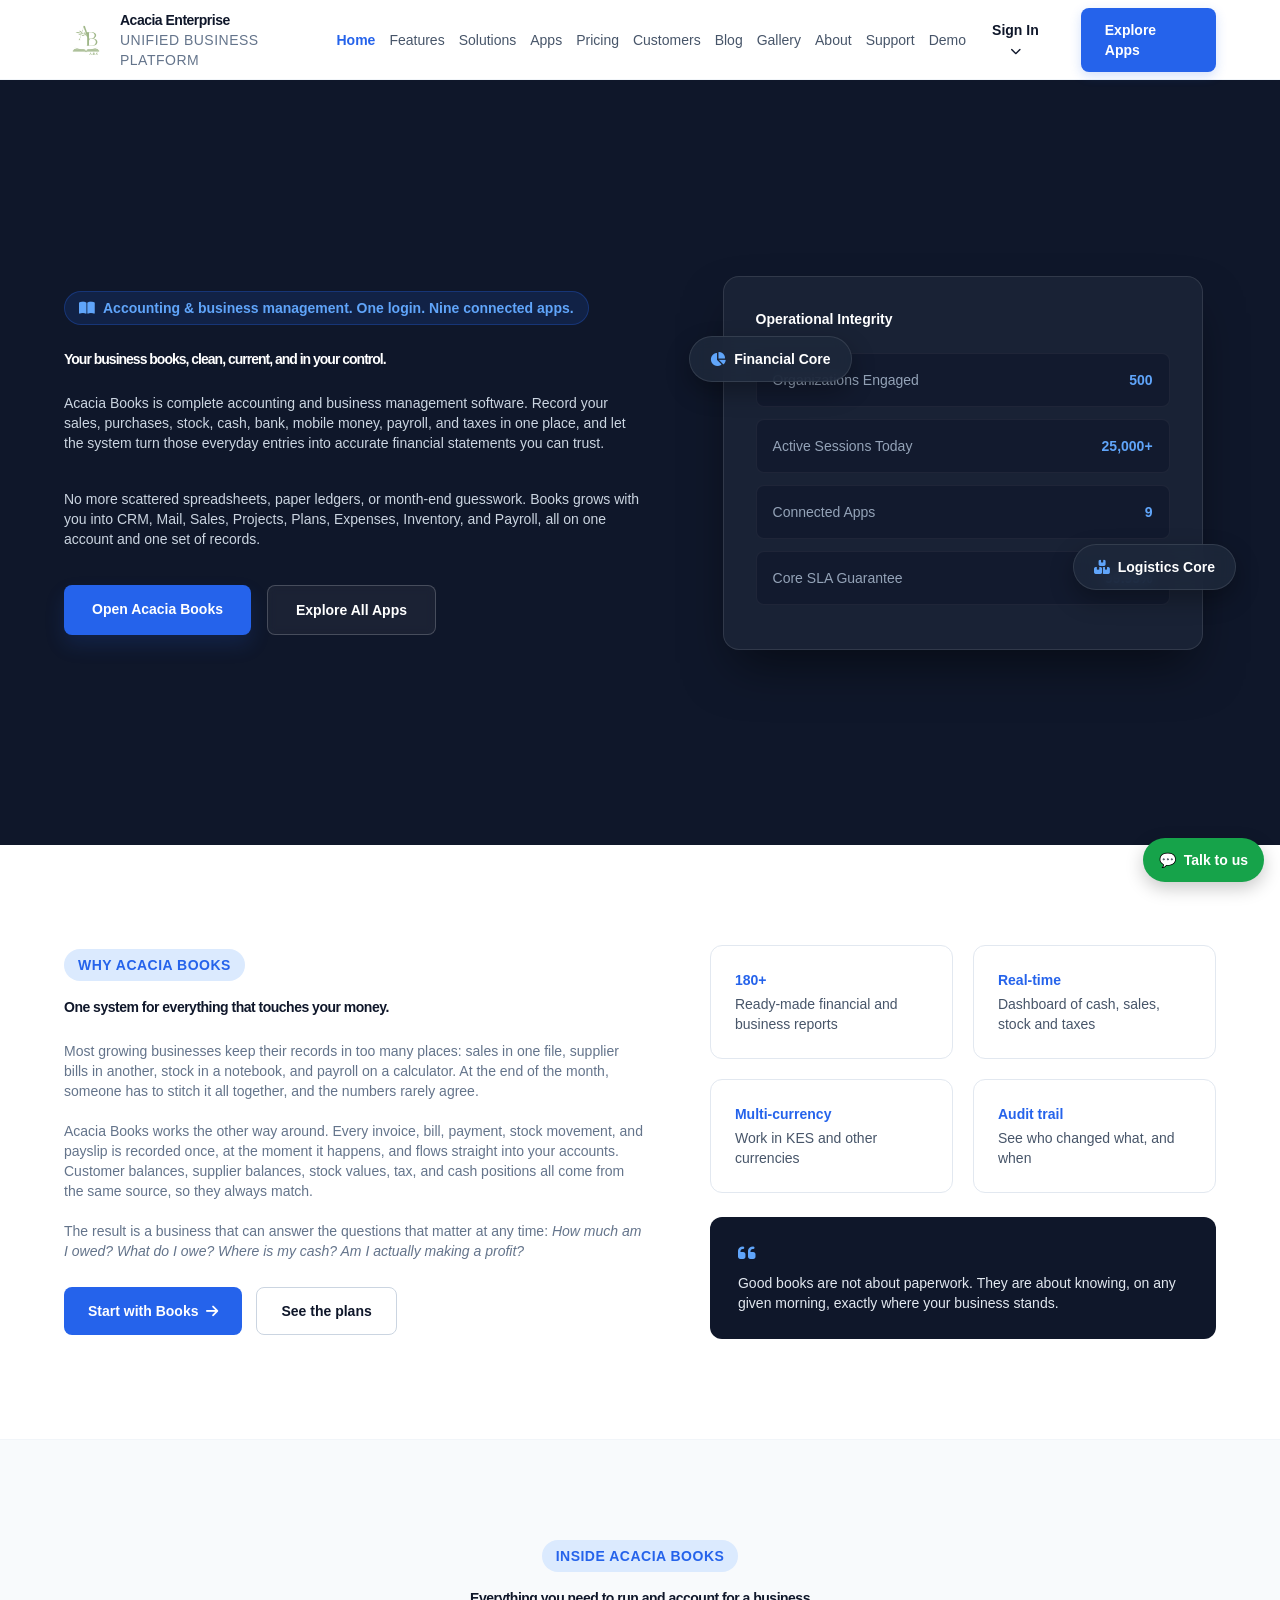
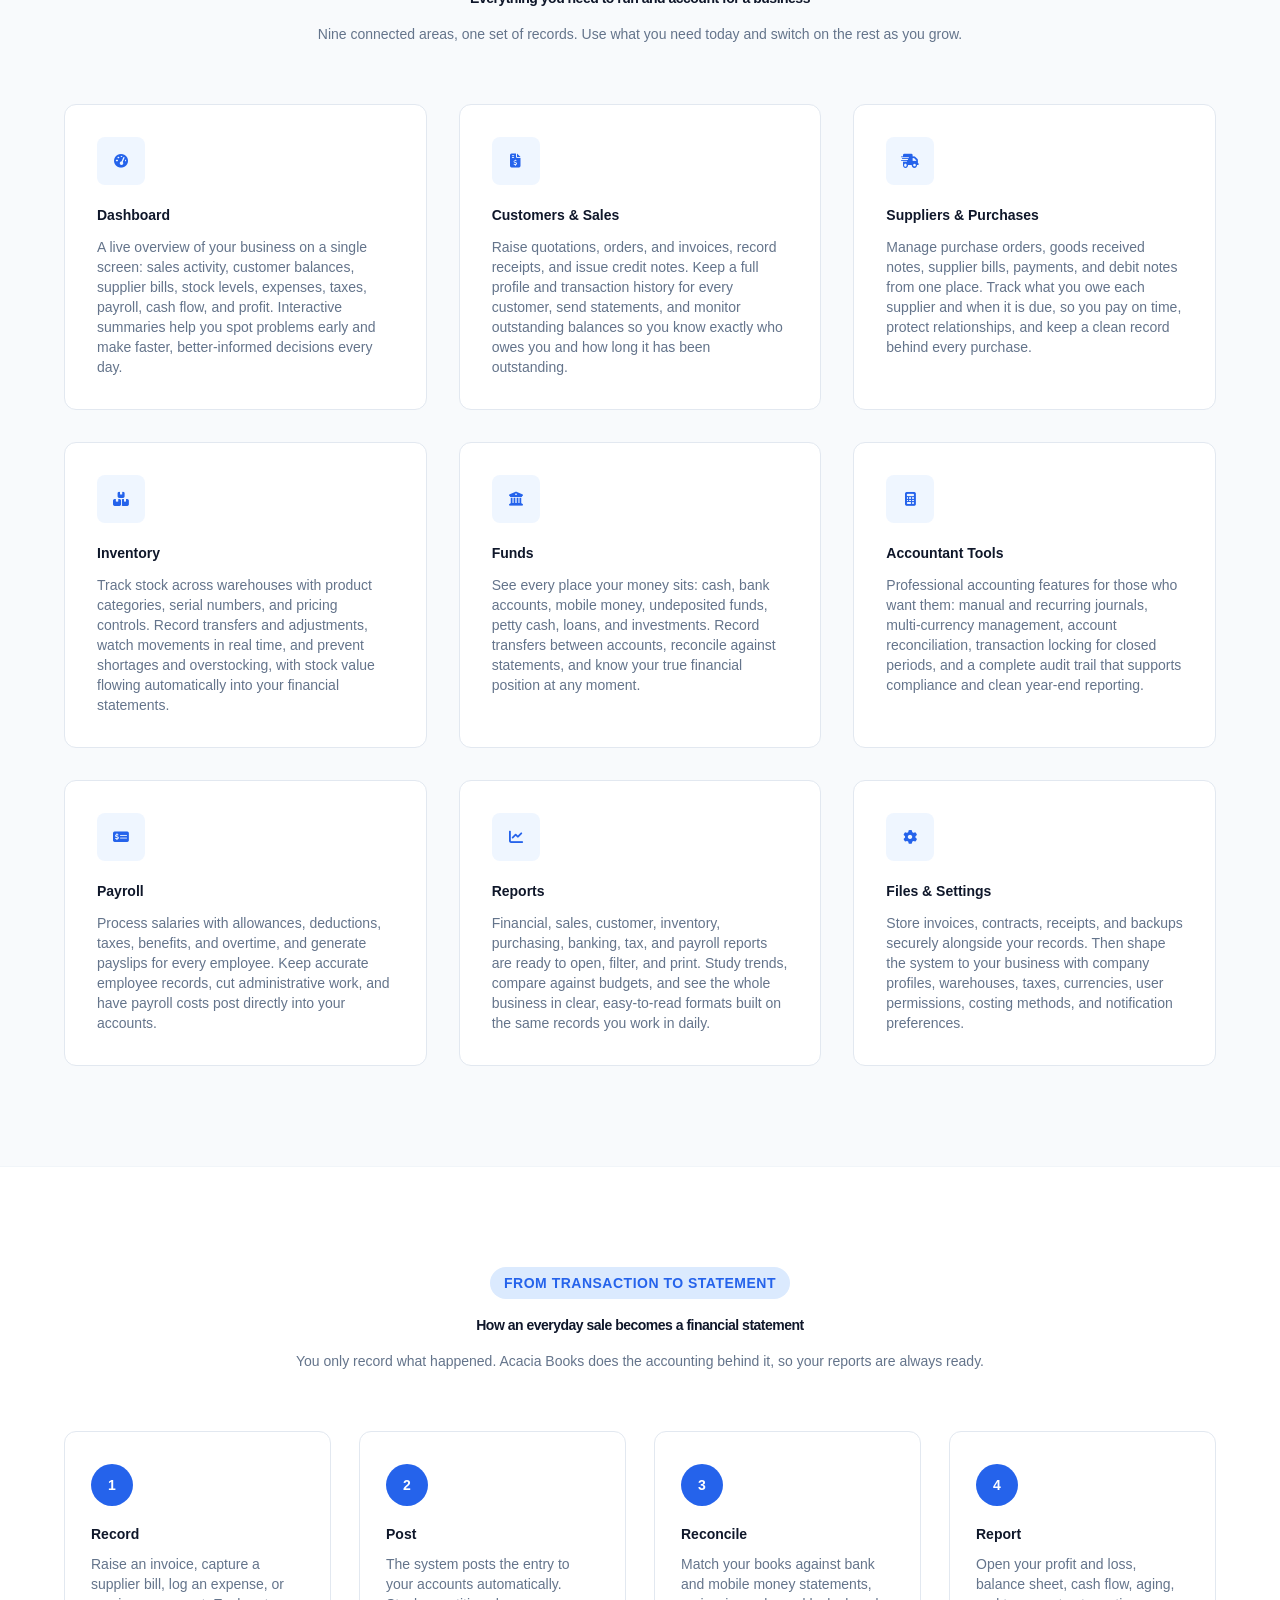
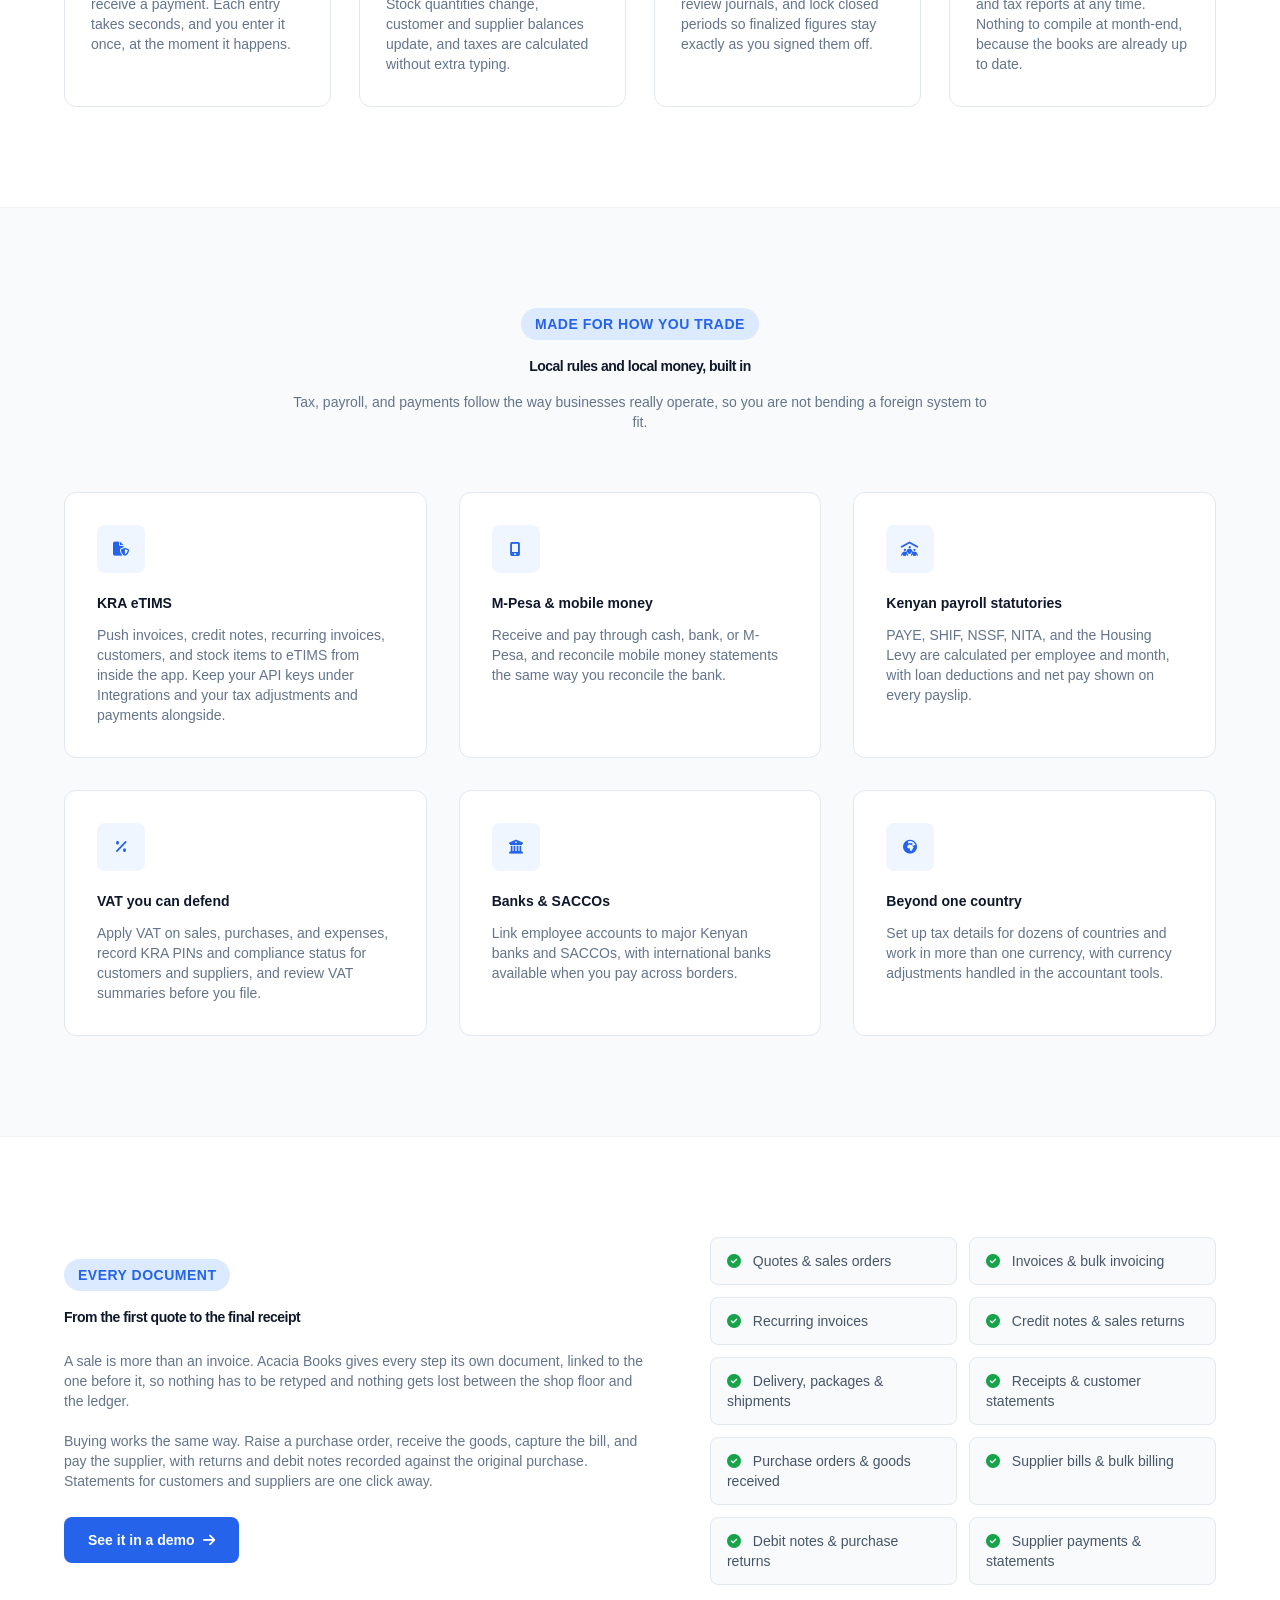
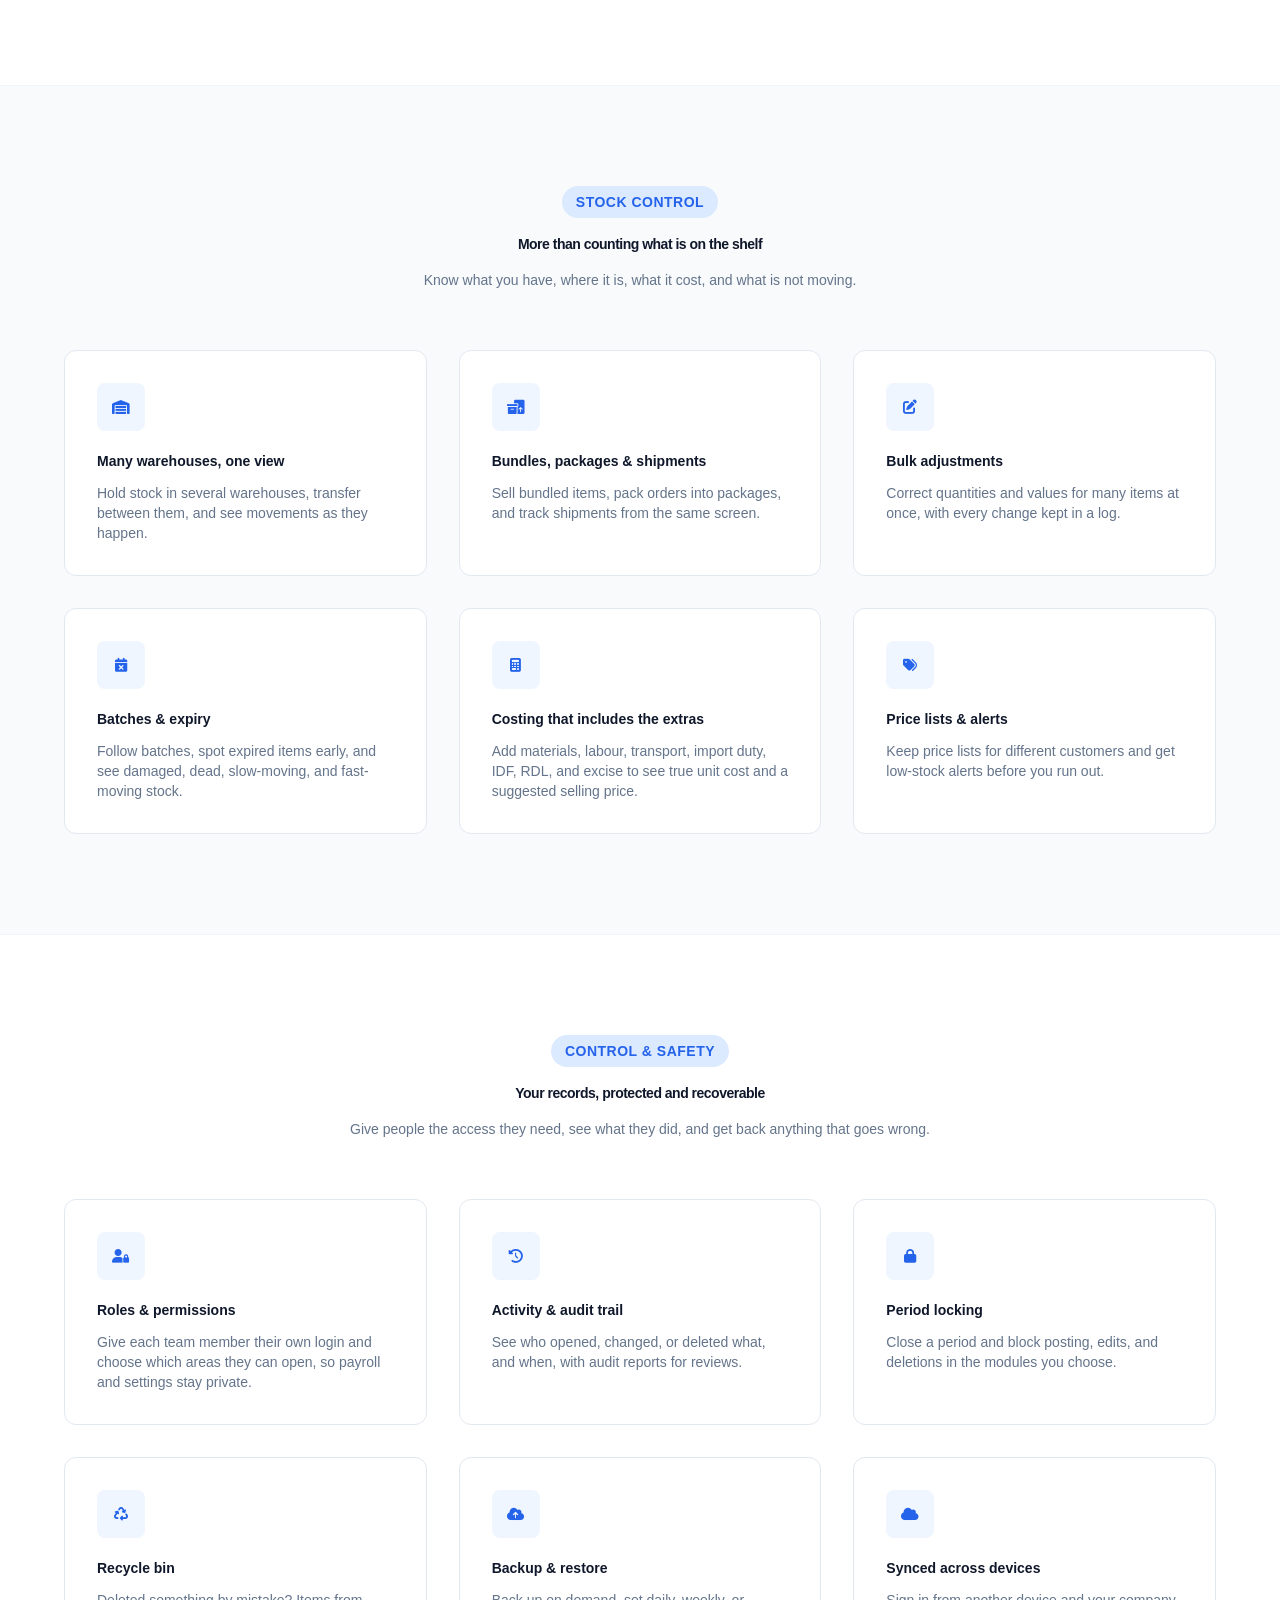
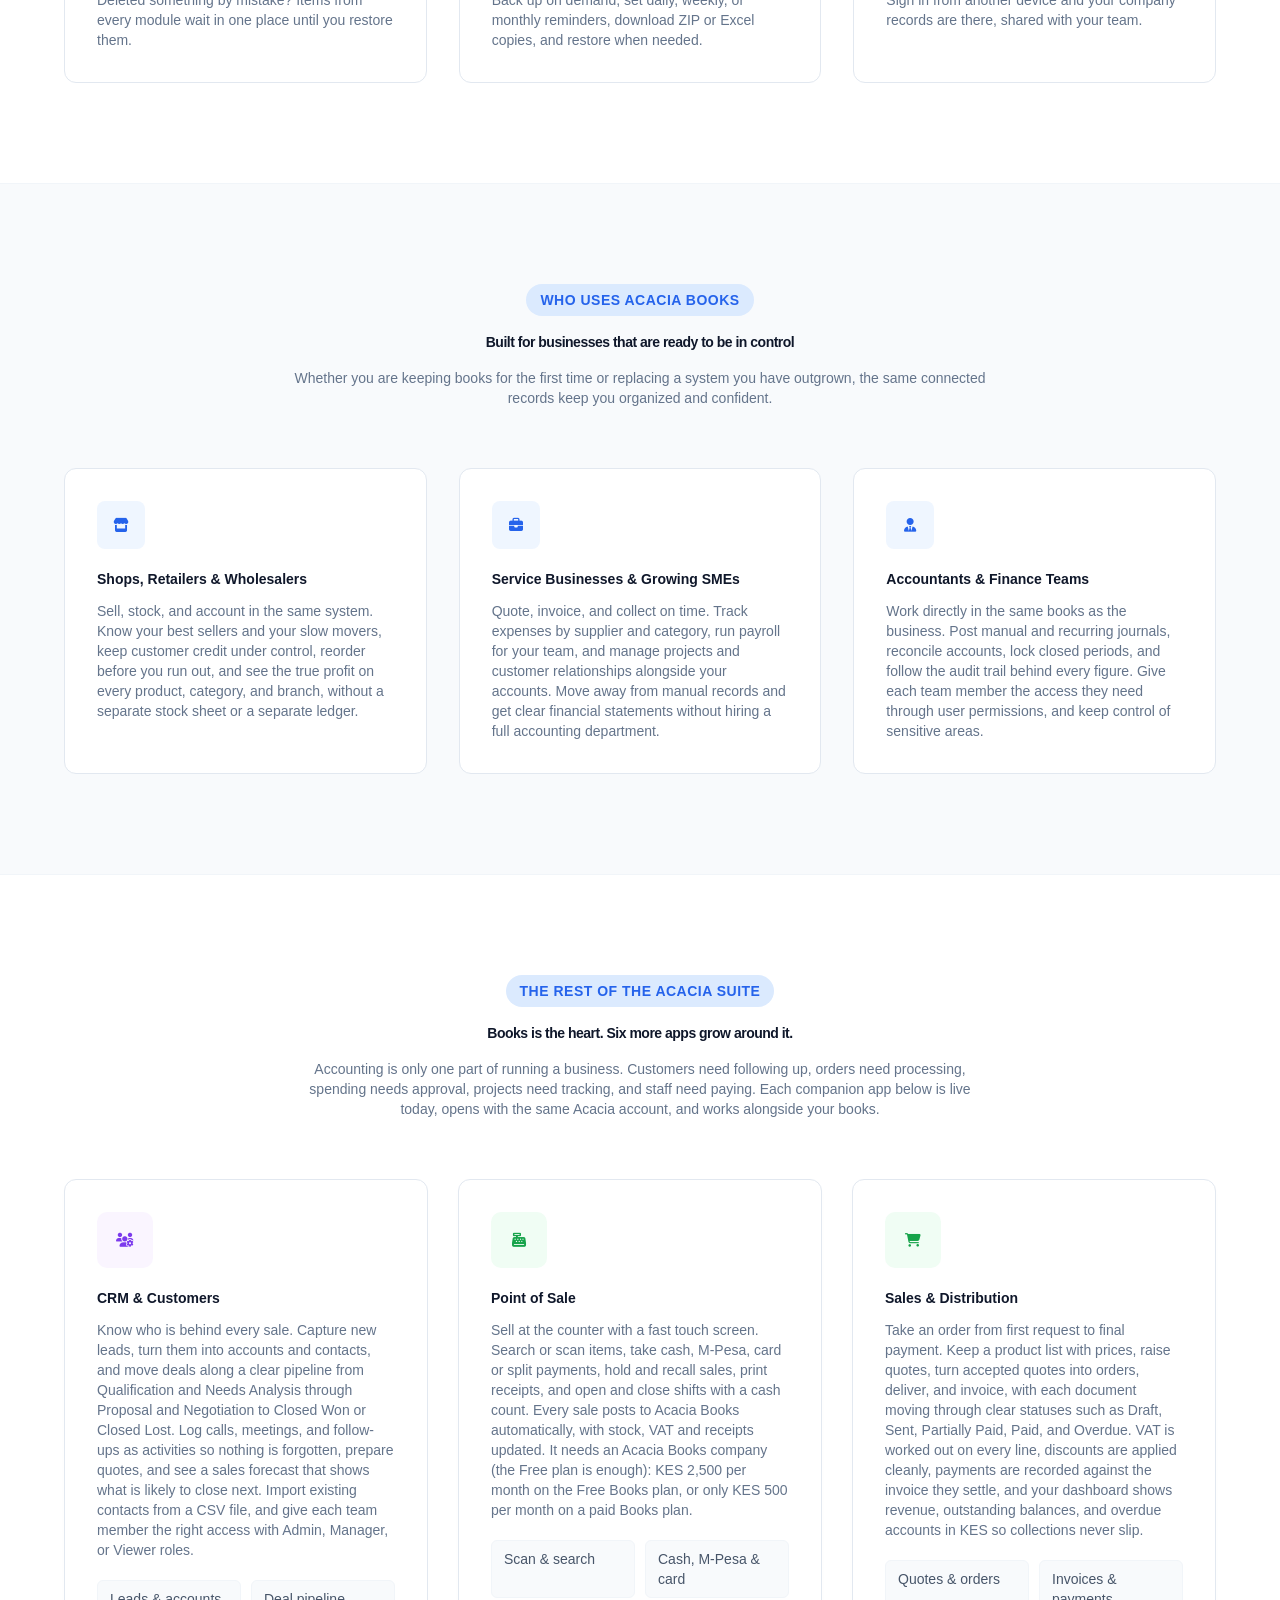
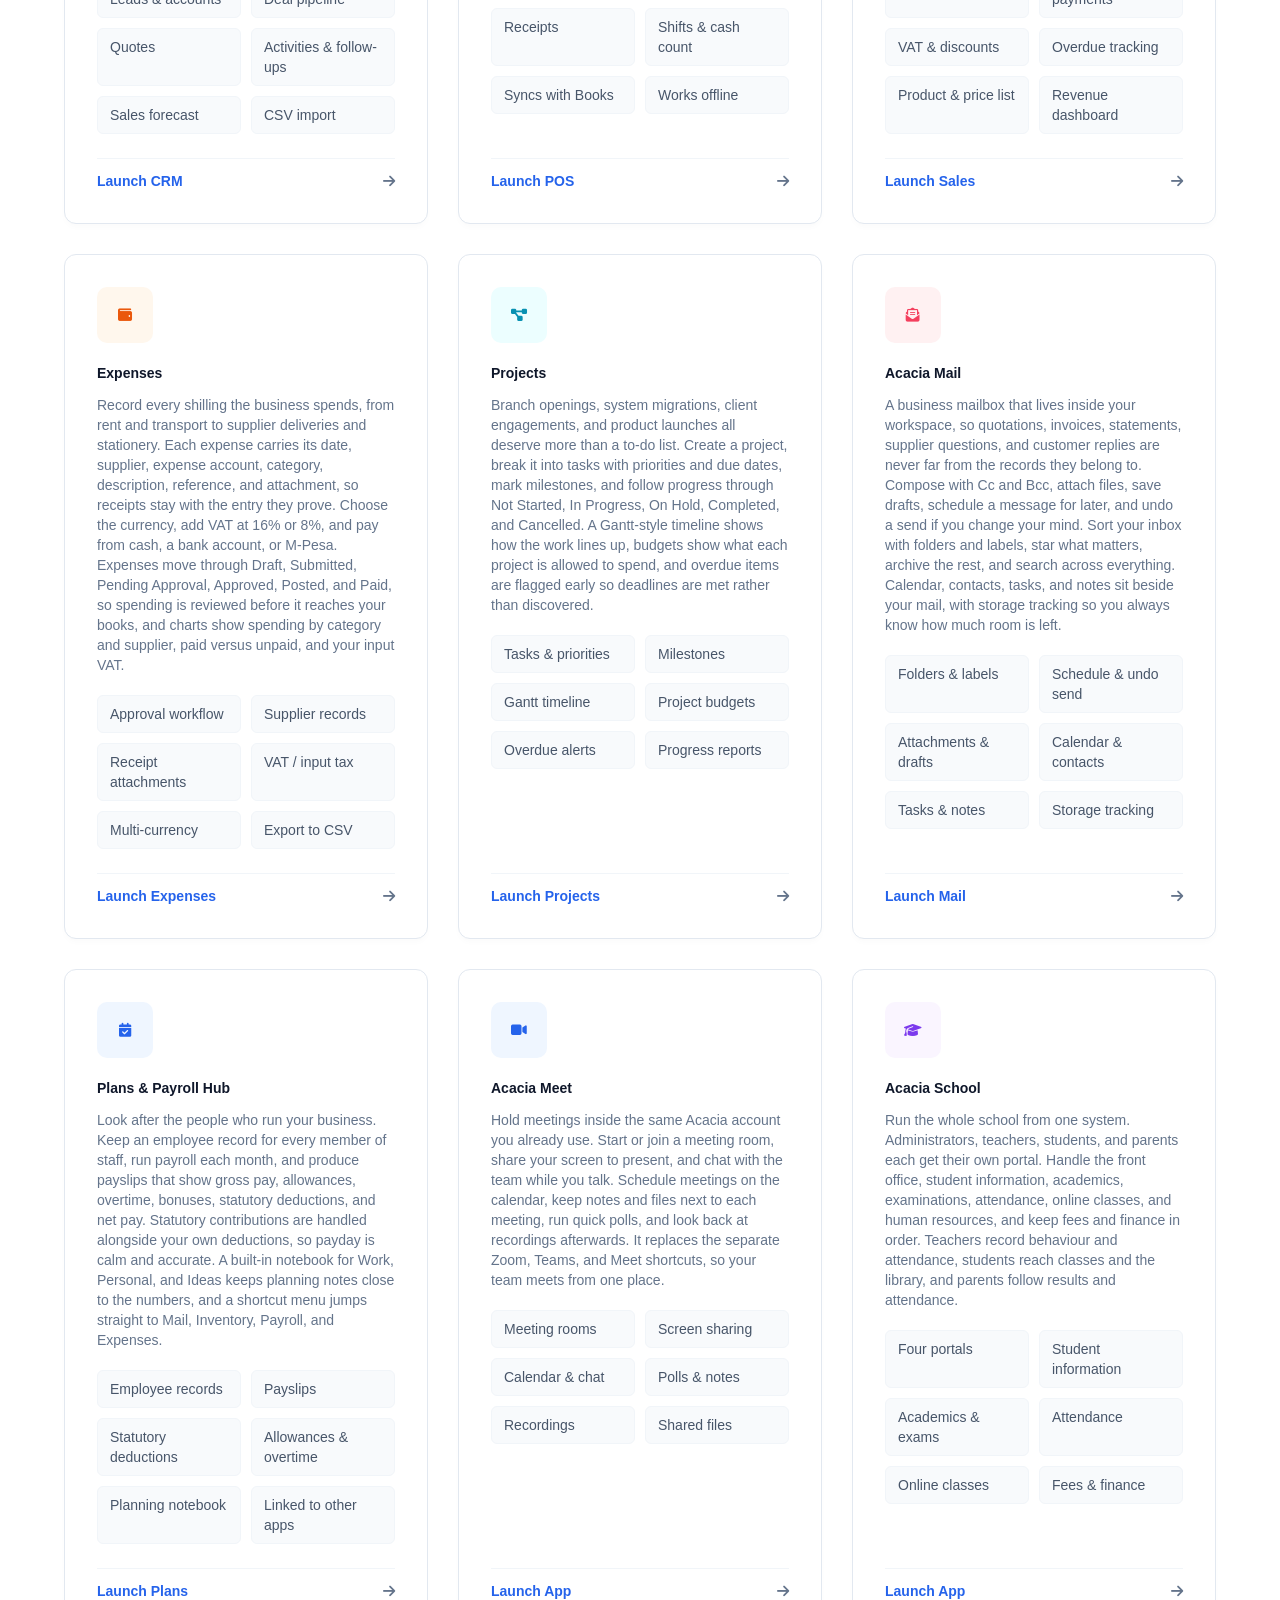
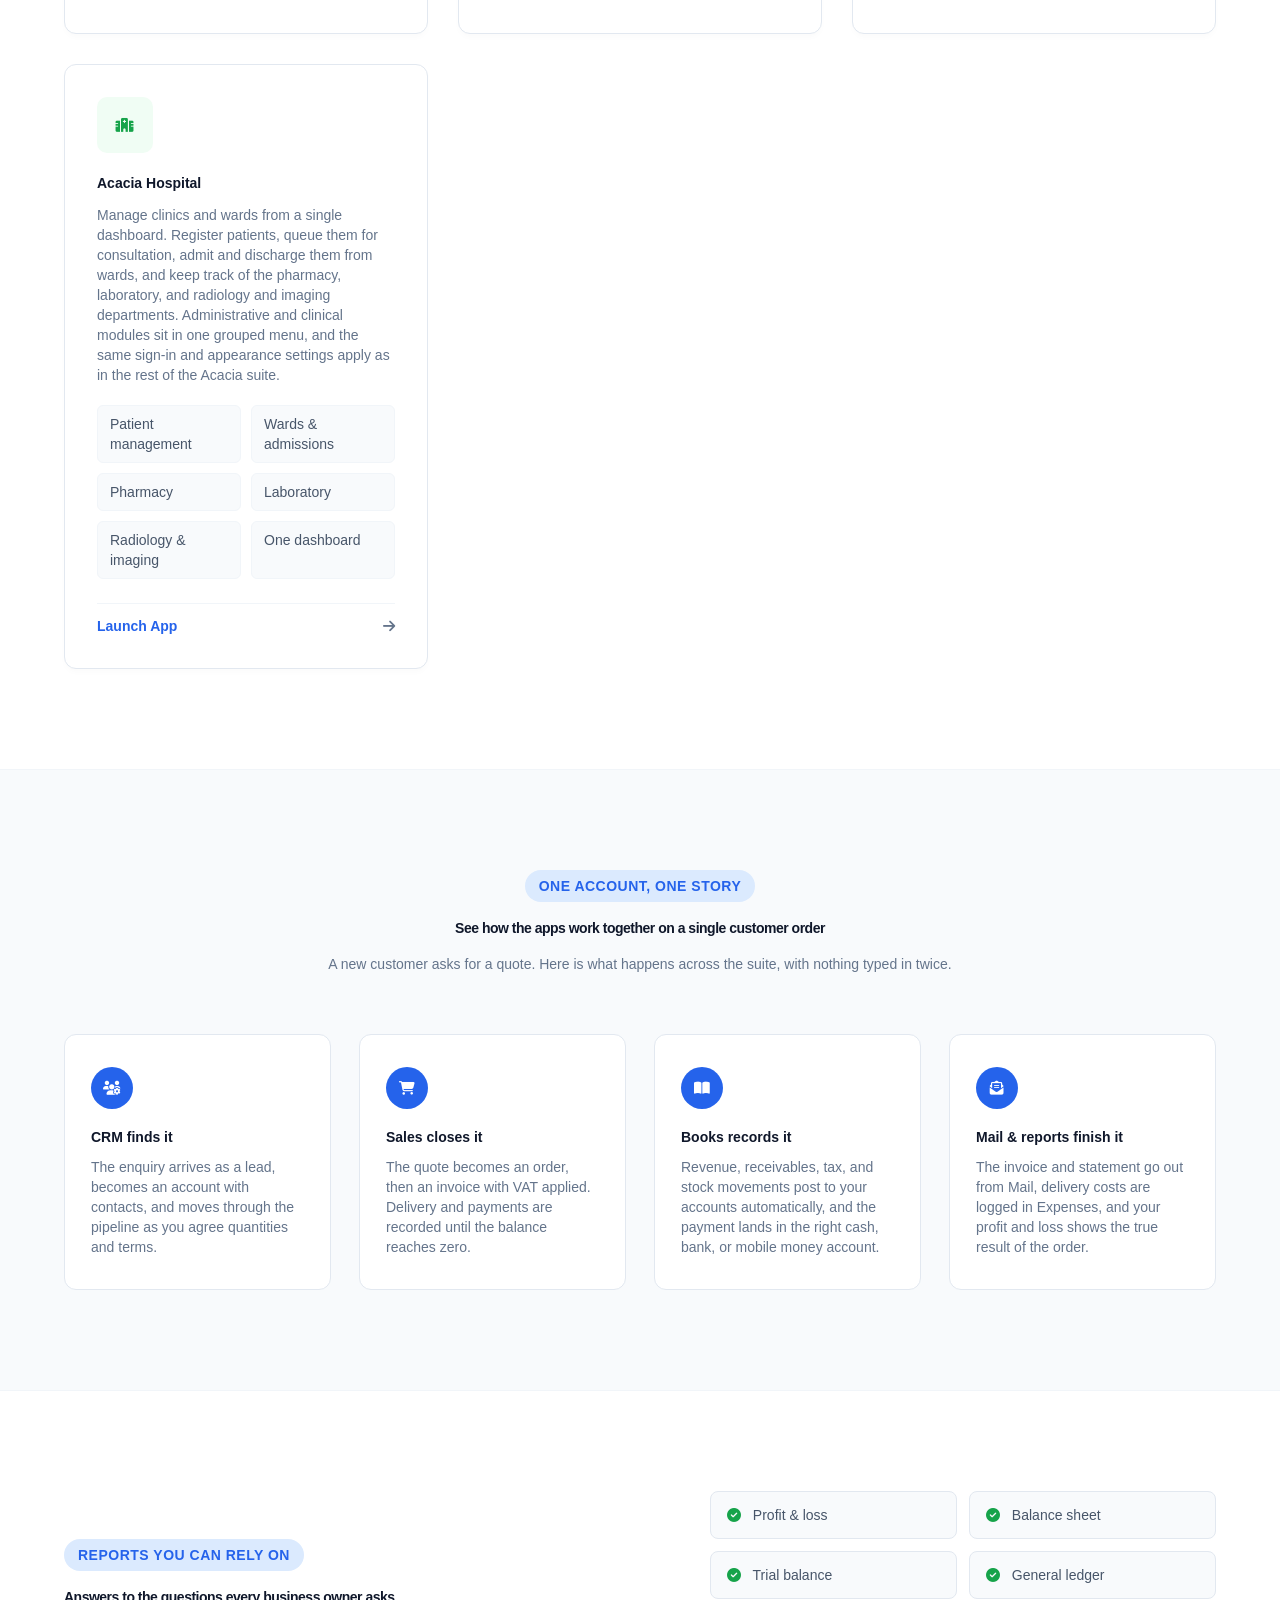
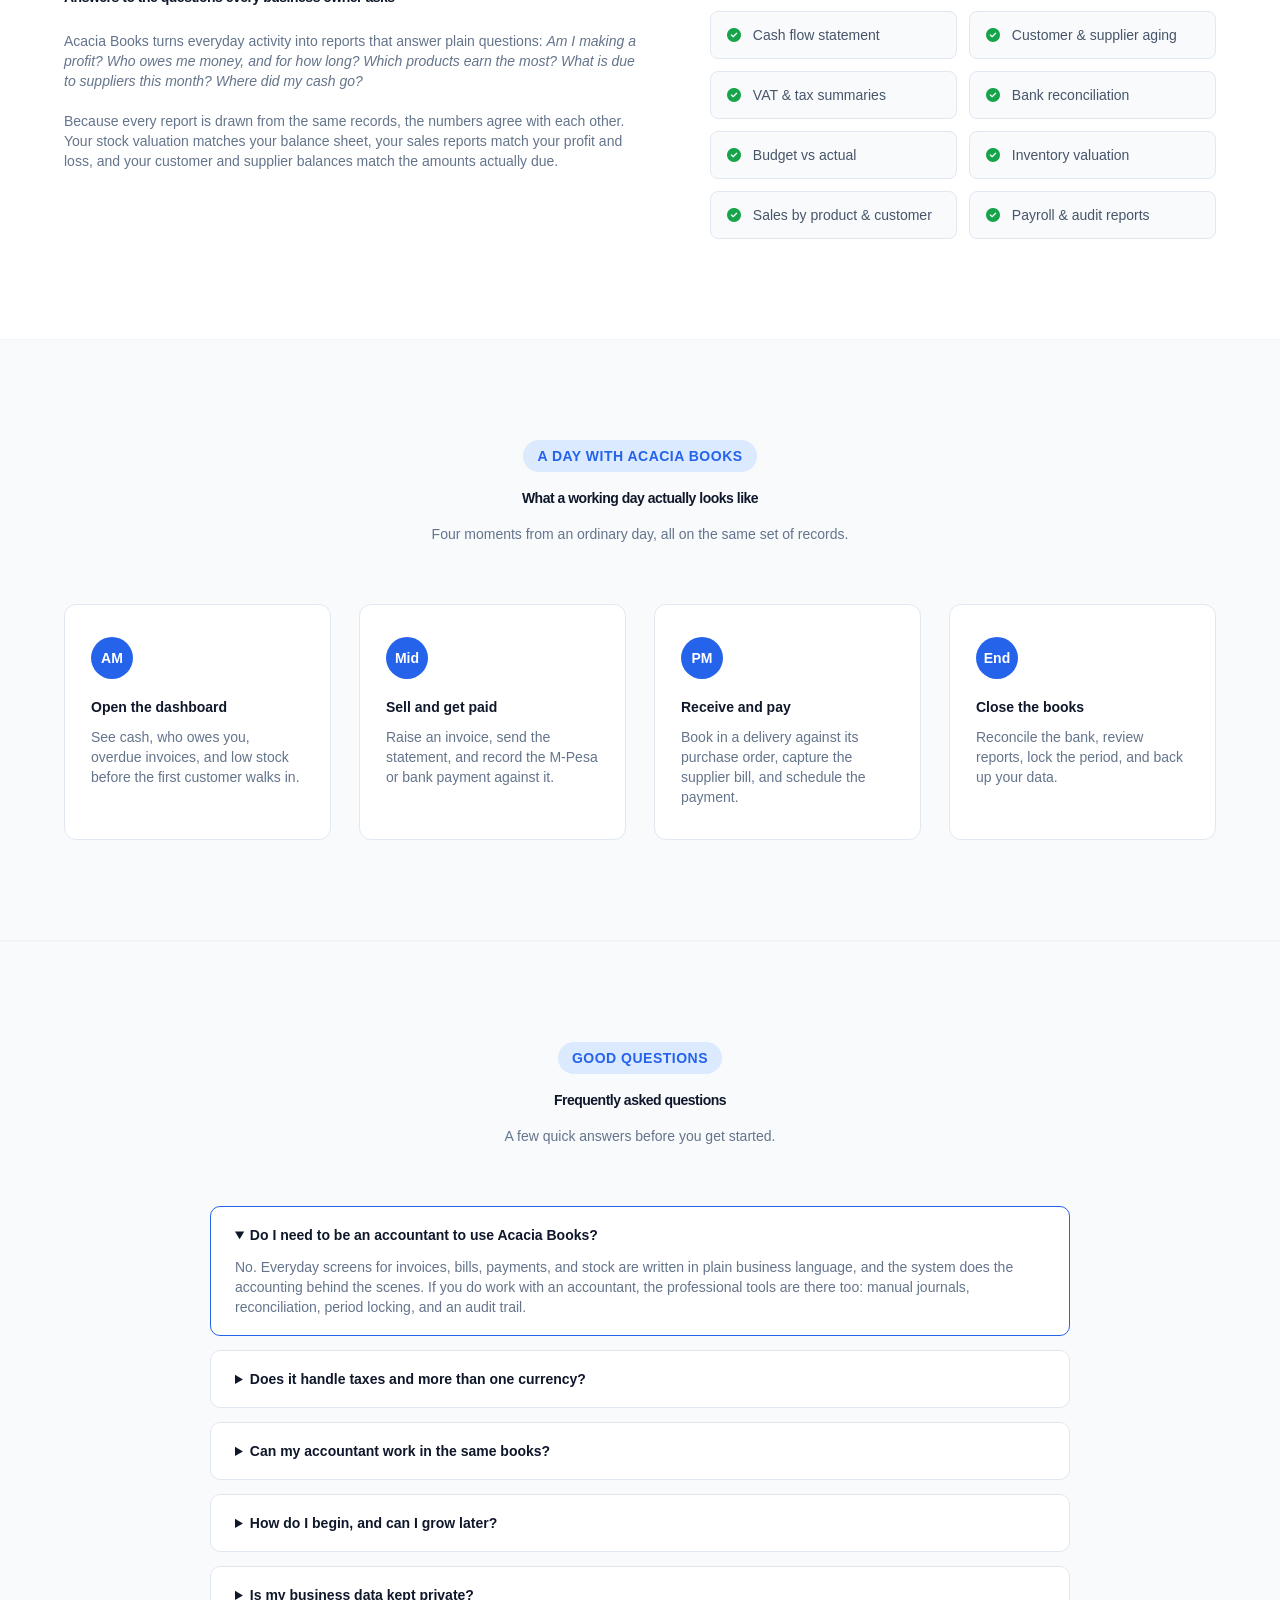
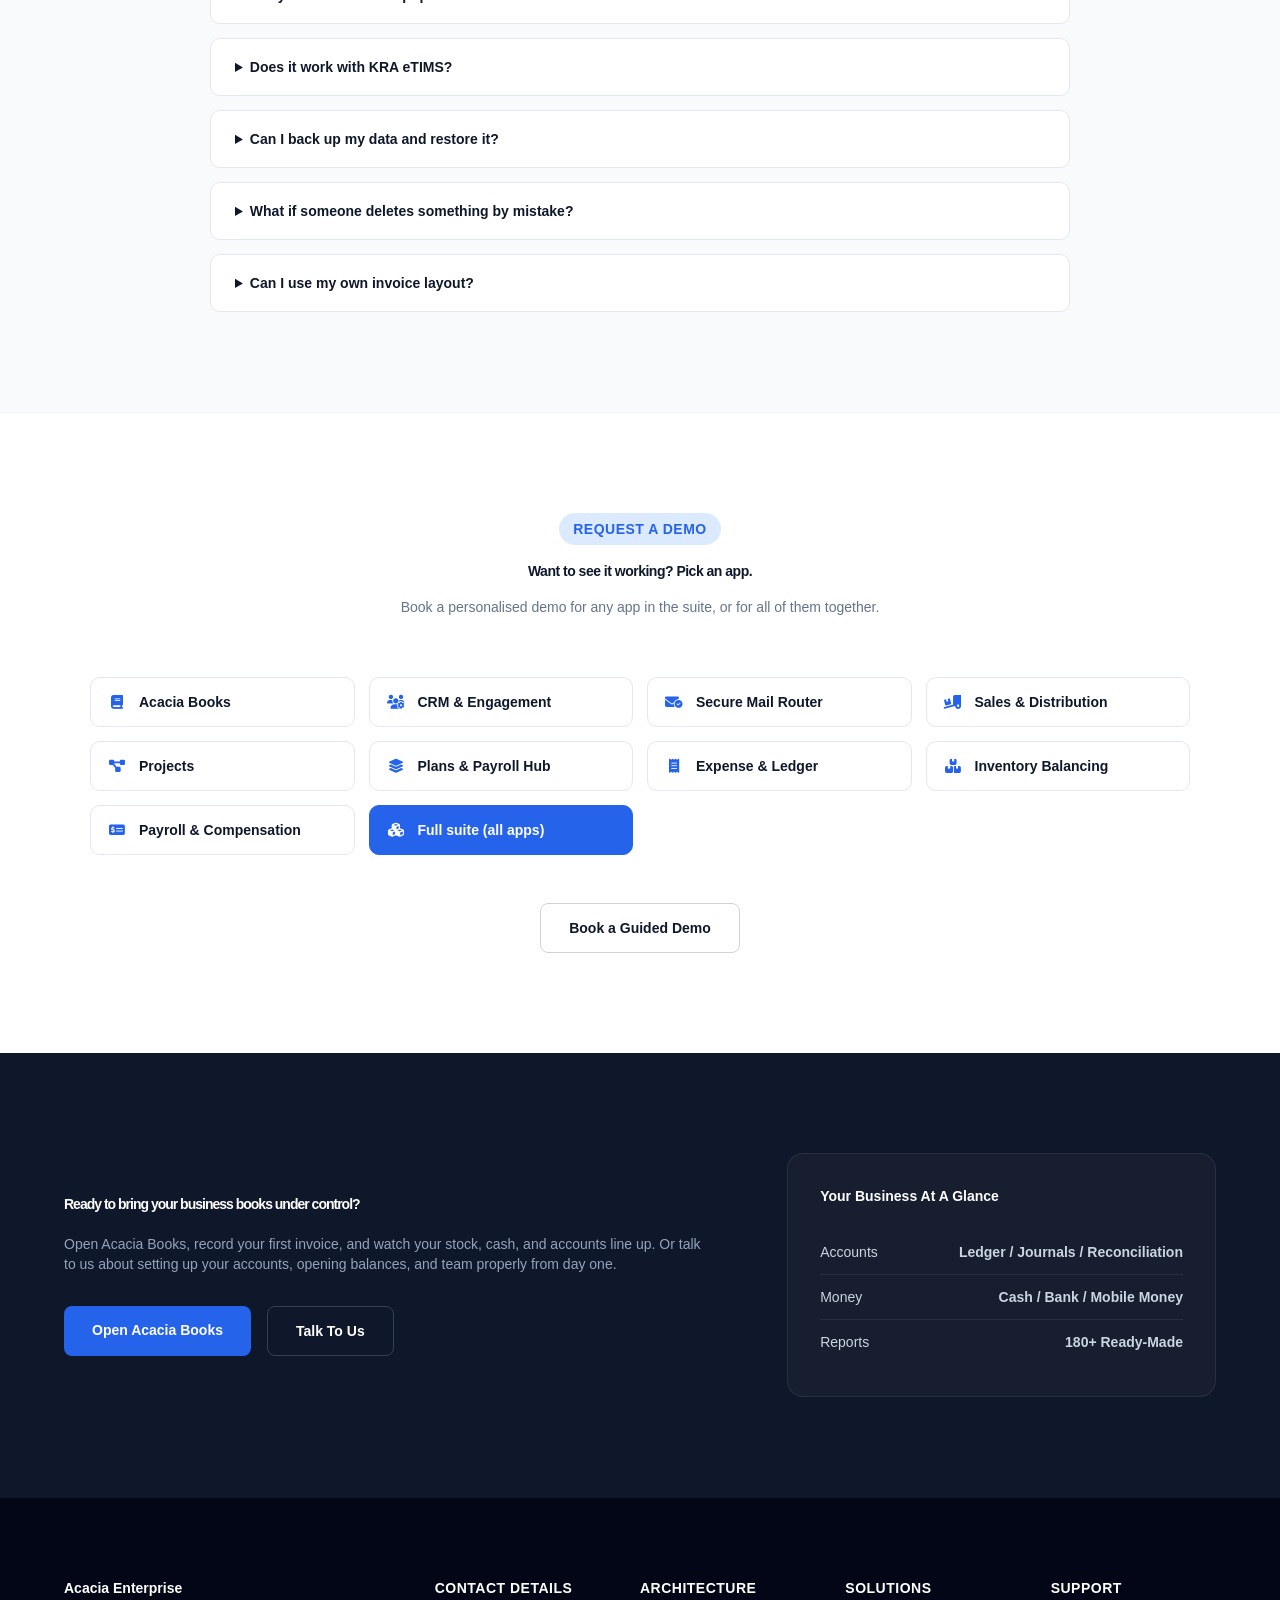
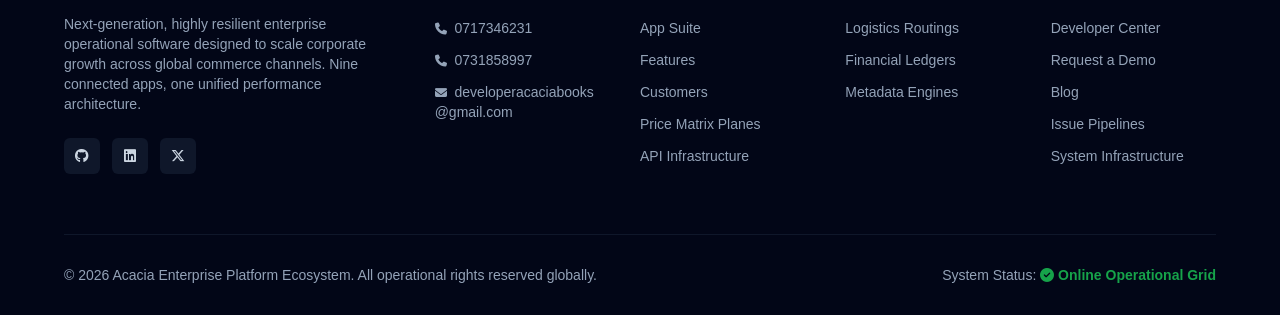
==== commit 7b00d75e: "Add files via upload" ====
--- a/landing.html
+++ b/landing.html
@@ -1,4 +1,4 @@
-<!DOCTYPE html><html lang="en"><head><meta charset="UTF-8"><meta name="viewport" content="width=device-width,initial-scale=1"><title>Acacia Enterprise</title><meta name="description" content="Acacia Books and 8 connected business apps: accounting, inventory, invoicing, payroll, CRM and more. Start free."><link href="https://fonts.googleapis.com/css2?family=Inter:wght@300;400;500;600;700;800&display=swap" rel="stylesheet"><link rel="stylesheet" href="https://cdnjs.cloudflare.com/ajax/libs/font-awesome/6.6.0/css/all.min.css"><style>*{margin:0;padding:0;box-sizing:border-box;font-family:cambria,sans-serif;scroll-behavior:smooth}body{background:#fff;color:#1e293b;overflow-x:hidden;line-height:1.5}a{text-decoration:none}ul{list-style:none}header{position:fixed;top:0;left:0;width:100%;height:80px;background:rgba(255,255,255,.9);backdrop-filter:blur(20px);display:flex;align-items:center;justify-content:space-between;padding:0 5%;z-index:1000;border-bottom:1px solid #f1f5f9}.logo{display:flex;align-items:center;gap:12px}.logo img{width:44px;height:44px;object-fit:contain}.logoText h2{font-size:22px;font-weight:800;color:#0f172a;letter-spacing:-.5px}.logoText span{display:block;font-size:11px;font-weight:500;color:#64748b;text-transform:uppercase;letter-spacing:.5px}nav ul{display:flex;align-items:center;gap:32px}nav a{font-size:15px;font-weight:500;color:#475569;transition:color .2s}nav a:hover{color:#2563eb}.actions{display:flex;align-items:center;gap:16px}.signIn{font-size:15px;font-weight:600;color:#0f172a;padding:10px 20px;transition:all .2s}.signIn:hover{color:#2563eb}.getStarted{padding:12px 24px;border-radius:8px;background:#2563eb;color:#fff;font-size:15px;font-weight:600;box-shadow:0 4px 12px rgba(37,99,235,.2);transition:all .2s}.getStarted:hover{background:#1d4ed8;transform:translateY(-1px)}.hero{margin-top:80px;min-height:85vh;display:flex;align-items:center;justify-content:space-between;padding:80px 5%;position:relative;overflow:hidden;background:#0f172a}.hero-slider-wrapper{position:absolute;top:0;left:0;width:100%;height:100%;z-index:1}.hero-slide{position:absolute;top:0;left:0;width:100%;height:100%;background-size:cover;background-position:center;background-repeat:no-repeat;opacity:0;transition:opacity 1.2s ease-in-out}.hero-slide.active{opacity:1}.hero-slider-wrapper::before{content:'';position:absolute;top:0;left:0;width:100%;height:100%;background:linear-gradient(to right,rgba(15,23,42,.85) 40%,rgba(15,23,42,.5) 100%);z-index:2}.leftHero{width:50%;position:relative;z-index:3}.badge{display:inline-flex;align-items:center;gap:8px;padding:6px 14px;background:rgba(37,99,235,.15);border:1px solid rgba(37,99,235,.3);border-radius:99px;font-size:13px;font-weight:600;color:#60a5fa;margin-bottom:24px}.leftHero h1{font-size:54px;font-weight:800;line-height:1.15;color:#fff;letter-spacing:-1px;margin-bottom:24px}.leftHero p{font-size:18px;line-height:1.6;color:#cbd5e1;margin-bottom:36px}.heroButtons{display:flex;gap:16px}.primary{padding:14px 28px;background:#2563eb;border-radius:8px;color:#fff;font-size:16px;font-weight:600;box-shadow:0 10px 20px rgba(37,99,235,.15);transition:all .2s}.primary:hover{background:#1d4ed8;transform:translateY(-2px)}.secondary{padding:14px 28px;border:1px solid rgba(255,255,255,.2);background:rgba(255,255,255,.05);border-radius:8px;color:#fff;font-size:16px;font-weight:600;backdrop-filter:blur(5px);transition:all .2s}.secondary:hover{background:rgba(255,255,255,.15);border-color:rgba(255,255,255,.4)}.rightHero{width:44%;display:flex;justify-content:center;position:relative;z-index:3}.preview{width:100%;max-width:480px;background:rgba(30,41,59,.7);backdrop-filter:blur(12px);border-radius:16px;padding:32px;box-shadow:0 25px 50px -12px rgba(0,0,0,.5);border:1px solid rgba(255,255,255,.1)}.preview h2{font-size:22px;color:#fff;margin-bottom:24px;font-weight:700}.item{display:flex;justify-content:space-between;align-items:center;padding:16px;background:rgba(15,23,42,.6);border-radius:8px;margin-bottom:12px;border:1px solid rgba(255,255,255,.05)}.item span{font-size:14px;font-weight:500;color:#94a3b8}.item strong{font-size:24px;color:#60a5fa;font-weight:700}.float{position:absolute;background:rgba(30,41,59,.85);backdrop-filter:blur(8px);padding:12px 20px;border-radius:99px;box-shadow:0 10px 25px rgba(0,0,0,.3);font-weight:600;font-size:14px;color:#fff;border:1px solid rgba(255,255,255,.1);display:flex;align-items:center;gap:8px}.float i{color:#60a5fa}.float1{left:-20px;top:60px}.float2{right:-20px;bottom:60px}.section{padding:100px 5%}.section-alt{padding:100px 5%;background:#f8fafc;border-top:1px solid #f1f5f9;border-bottom:1px solid #f1f5f9}.sectionTitle{text-align:center;margin-bottom:60px}.sectionTitle span{display:inline-block;padding:6px 14px;background:#dbeafe;color:#2563eb;border-radius:99px;font-size:13px;font-weight:600;margin-bottom:16px;text-transform:uppercase;letter-spacing:.5px}.sectionTitle h2{font-size:38px;font-weight:800;color:#0f172a;margin-bottom:16px;letter-spacing:-.5px}.sectionTitle p{max-width:700px;margin:auto;font-size:17px;line-height:1.6;color:#64748b}.solutions-grid{display:grid;grid-template-columns:repeat(3,1fr);gap:32px}.solution-card{background:#fff;padding:32px;border-radius:12px;border:1px solid #e2e8f0;transition:all .3s}.solution-card:hover{border-color:#2563eb;box-shadow:0 12px 30px rgba(0,0,0,.04);transform:translateY(-2px)}.solution-card .sol-icon{width:48px;height:48px;background:#eff6ff;color:#2563eb;border-radius:8px;display:flex;align-items:center;justify-content:center;font-size:20px;margin-bottom:20px}.solution-card h3{font-size:20px;font-weight:700;color:#0f172a;margin-bottom:12px}.solution-card p{font-size:15px;color:#64748b;line-height:1.6}.modules{display:grid;grid-template-columns:repeat(3,1fr);gap:30px}.module{background:#fff;border-radius:12px;padding:32px;box-shadow:0 4px 6px -1px rgba(0,0,0,.02);transition:all .3s;border:1px solid #e2e8f0;display:flex;flex-direction:column}.module:hover{transform:translateY(-4px);box-shadow:0 20px 25px -5px rgba(0,0,0,.05);border-color:#2563eb}.icon{width:56px;height:56px;border-radius:10px;display:flex;align-items:center;justify-content:center;font-size:22px;margin-bottom:20px}.blue{background:#eff6ff;color:#2563eb}.green{background:#f0fdf4;color:#16a34a}.orange{background:#fff7ed;color:#ea580c}.purple{background:#faf5ff;color:#7c3aed}.cyan{background:#ecfeff;color:#0891b2}.rose{background:#fff1f2;color:#f43f5e}.module h3{font-size:22px;color:#0f172a;margin-bottom:12px;font-weight:700}.module p{font-size:15px;line-height:1.6;color:#64748b;margin-bottom:20px}.features{display:grid;grid-template-columns:repeat(2,1fr);gap:10px;margin-bottom:24px}.features div{background:#f8fafc;padding:8px 12px;border-radius:6px;font-size:13px;font-weight:500;color:#475569;border:1px solid #f1f5f9}.learn{margin-top:auto;display:flex;justify-content:space-between;align-items:center;padding-top:12px;border-top:1px solid #f1f5f9}.learn a{font-size:14px;color:#2563eb;font-weight:600}.learn i{font-size:14px;color:#64748b;transition:transform .2s}.module:hover .learn i{transform:translateX(4px);color:#2563eb}.about-wrapper{display:grid;grid-template-columns:1fr 1fr;gap:60px;align-items:center}.about-content h3{font-size:28px;font-weight:700;color:#0f172a;margin-bottom:16px}.about-content p{font-size:16px;color:#64748b;line-height:1.7;margin-bottom:20px}.about-stats{display:grid;grid-template-columns:repeat(2,1fr);gap:20px}.about-stat-box{background:#fff;padding:24px;border-radius:12px;border:1px solid #e2e8f0}.about-stat-box h4{font-size:32px;color:#2563eb;font-weight:800;margin-bottom:4px}.about-stat-box p{font-size:14px;color:#475569;font-weight:500;margin:0}.pricing-section-container{display:flex;flex-direction:column;align-items:center;width:100%}.pricing-controls-wrapper{display:flex;flex-direction:column;align-items:center;gap:20px;margin-bottom:48px;background:#fff;padding:24px 32px;border-radius:16px;border:1px solid #e2e8f0;width:100%;max-width:650px;box-shadow:0 4px 6px -1px rgba(0,0,0,.02)}.module-tabs{display:flex;background:#f1f5f9;padding:6px;border-radius:10px;width:100%}.module-tab-btn{flex:1;padding:10px 16px;border:none;background:0 0;font-size:14px;font-weight:600;color:#64748b;cursor:pointer;border-radius:8px;transition:all .2s;display:flex;align-items:center;justify-content:center;gap:8px}.module-tab-btn.active{background:#fff;color:#2563eb;box-shadow:0 2px 4px rgba(0,0,0,.05)}.pricing-controls{display:flex;justify-content:center;align-items:center;gap:24px}.control-group{display:flex;align-items:center;gap:12px}.control-group span{font-size:15px;font-weight:600;color:#334155}.switch{position:relative;width:50px;height:26px}.switch input{display:none}.slider{position:absolute;top:0;left:0;right:0;bottom:0;background:#cbd5e1;border-radius:34px;cursor:pointer;transition:.3s}.slider:before{content:"";position:absolute;width:18px;height:18px;left:4px;top:4px;background:#fff;border-radius:50%;transition:.3s}input:checked+.slider{background:#2563eb}input:checked+.slider:before{transform:translateX(24px)}.pricing-grid{display:grid;grid-template-columns:repeat(3,1fr);gap:30px;margin-bottom:40px;width:100%}.pricing-card{background:#fff;border-radius:16px;padding:40px 32px;border:1px solid #e2e8f0;display:flex;flex-direction:column;transition:all .3s;position:relative}.pricing-card.featured{border-color:#2563eb;box-shadow:0 20px 40px rgba(37,99,235,.06)}.pricing-card.featured .badge-pop{position:absolute;top:-14px;left:50%;transform:translateX(-50%);background:#2563eb;color:#fff;padding:4px 14px;border-radius:999px;font-size:12px;font-weight:700;text-transform:uppercase;letter-spacing:.5px}.pricing-card:hover{transform:translateY(-4px);box-shadow:0 20px 30px rgba(0,0,0,.04)}.pricing-card h3{font-size:22px;color:#0f172a;font-weight:700;margin-bottom:8px}.price-display{margin-bottom:24px}.price-display h4{font-size:36px;font-weight:800;color:#0f172a;letter-spacing:-1px}.price-display span{font-size:14px;color:#64748b;font-weight:500}.pricing-card ul{display:flex;flex-direction:column;gap:14px;margin-bottom:36px;border-top:1px solid #f1f5f9;padding-top:24px}.pricing-card ul li{display:flex;align-items:start;gap:12px;font-size:14px;color:#475569;line-height:1.4}.pricing-card ul li i{font-size:16px;margin-top:2px;color:#2563eb}.pricing-card ul li.none{color:#94a3b8}.pricing-card ul li.none i{color:#cbd5e1}.btn-select{display:block;text-align:center;padding:14px;background:#f8fafc;border:1px solid #e2e8f0;color:#0f172a;border-radius:8px;font-size:15px;font-weight:600;transition:all .2s;margin-top:auto}.btn-select:hover{background:#2563eb;border-color:#2563eb;color:#fff}.pricing-card.featured .btn-select{background:#2563eb;border-color:#2563eb;color:#fff}.pricing-card.featured .btn-select:hover{background:#1d4ed8;border-color:#1d4ed8}.support-grid{display:grid;grid-template-columns:repeat(4,1fr);gap:24px}.support-card{background:#fff;padding:28px;border-radius:12px;border:1px solid #e2e8f0;text-align:center;transition:all .2s}.support-card:hover{border-color:#2563eb;box-shadow:0 10px 25px rgba(0,0,0,.03)}.support-card i{font-size:28px;color:#2563eb;margin-bottom:16px}.support-card h4{font-size:16px;font-weight:700;color:#0f172a;margin-bottom:8px}.support-card p{font-size:13px;color:#64748b;margin-bottom:16px}.support-card a{font-size:13px;font-weight:600;color:#2563eb}.cta{padding:100px 5%;background:#0f172a;color:#fff;position:relative;overflow:hidden}.ctaBox{max-width:1200px;margin:auto;display:grid;grid-template-columns:1.5fr 1fr;gap:80px;align-items:center}.cta h2{font-size:42px;font-weight:800;letter-spacing:-1px;margin-bottom:20px}.cta p{font-size:18px;color:#94a3b8;line-height:1.6;margin-bottom:32px}.ctaButtons{display:flex;gap:16px}.ctaPrimary{background:#2563eb;color:#fff;padding:14px 28px;border-radius:8px;font-weight:600}.ctaSecondary{border:1px solid #334155;color:#fff;padding:14px 28px;border-radius:8px;font-weight:600}.ctaCard{background:rgba(255,255,255,.03);border:1px solid rgba(255,255,255,.08);padding:32px;border-radius:16px}.ctaCard h3{font-size:20px;margin-bottom:24px;font-weight:700}.ctaItem{display:flex;justify-content:space-between;padding:12px 0;border-bottom:1px solid rgba(255,255,255,.08);font-size:14px;color:#cbd5e1}.ctaItem:last-child{border:none}footer{background:#020617;color:#94a3b8;padding:80px 5% 30px;border-top:1px solid #0f172a}.footerGrid{display:grid;grid-template-columns:2fr repeat(4,1fr);gap:40px;margin-bottom:60px}.footerLogo h2{font-size:24px;font-weight:800;color:#fff;margin-bottom:16px}.footerLogo p{font-size:14px;line-height:1.6}.social{display:flex;gap:12px;margin-top:24px}.social a{width:36px;height:36px;border-radius:6px;background:#0f172a;display:flex;align-items:center;justify-content:center;color:#cbd5e1;font-size:16px}.social a:hover{background:#2563eb;color:#fff}.footerColumn h3{font-size:14px;color:#fff;font-weight:700;text-transform:uppercase;letter-spacing:.5px;margin-bottom:20px}.footerColumn ul{display:flex;flex-direction:column;gap:12px}.footerColumn a{color:#94a3b8;font-size:14px}.footerColumn a:hover{color:#fff}.bottomFooter{border-top:1px solid #0f172a;padding-top:30px;display:flex;justify-content:space-between;font-size:13px}@media(max-width:1200px){.pricing-grid{grid-template-columns:repeat(2,1fr)}}.pricing-grid{grid-template-columns:repeat(6,minmax(0,1fr));gap:16px;align-items:stretch;max-width:1400px;margin:0 auto 40px}.pricing-card{padding:22px 18px 18px;border-radius:14px;border:1px solid #e3e8f0;box-shadow:none;text-align:left}.pricing-card:hover{transform:none;box-shadow:0 6px 18px rgba(15,23,42,.06);border-color:#cbd5e6}.pricing-card.featured{border-color:#2563eb;box-shadow:none}.pricing-card.featured .badge-pop{background:#fff;color:#2563eb;border:1px solid #2563eb;font-size:12px;letter-spacing:.05em;padding:3px 14px;top:-13px}.pricing-card h3{font-size:16px;margin-bottom:4px}.price-display{margin-bottom:16px}.price-display h4{display:inline;font-size:15px;font-weight:700;letter-spacing:0}.price-display span{font-size:13px;color:#6b7280;font-weight:400}.pricing-card ul{gap:0;border-top:none;padding-top:0;margin-bottom:8px;flex:1}.pricing-card ul li{font-size:13px;color:#6b7280;padding:7px 0;border-top:1px solid #eef1f6;gap:8px}.pricing-card ul li:first-child{border-top:none}.pricing-card ul.pc-collapsed li:nth-child(n+6){display:none}.pc-more{background:0 0;border:0;color:#2563eb;font-family:inherit;font-size:13px;font-weight:700;cursor:pointer;padding:8px 0 16px;text-align:left}.pc-more:hover{text-decoration:underline}.btn-select{background:#2563eb;border-color:#2563eb;color:#fff;padding:11px;font-size:14px;font-weight:700;border-radius:6px}.btn-select:hover{background:#1d4ed8;border-color:#1d4ed8}@media(max-width:1280px){.pricing-grid{grid-template-columns:repeat(3,minmax(0,1fr))}}@media(max-width:800px){.pricing-grid{grid-template-columns:repeat(2,minmax(0,1fr))}}@media(max-width:520px){.pricing-grid{grid-template-columns:1fr}}@media(max-width:1024px){.hero{flex-direction:column;text-align:center;padding-top:60px}.about-wrapper,.ctaBox,.leftHero,.rightHero{width:100%;grid-template-columns:1fr}.modules,.solutions-grid{grid-template-columns:repeat(2,1fr)}.support-grid{grid-template-columns:repeat(2,1fr)}.footerGrid{grid-template-columns:1fr}.hero-slider-wrapper::before{background:rgba(15,23,42,.85)}}@media(max-width:640px){.modules,.solutions-grid,.support-grid{grid-template-columns:1fr}.leftHero h1{font-size:36px}.pricing-controls-wrapper{padding:16px}.pricing-controls{flex-direction:column;gap:16px}.module-tabs{flex-direction:column;gap:4px}}</style><style>.gallery-grid{display:grid;grid-template-columns:repeat(3,1fr);gap:30px}.gallery-card{background:#fff;border-radius:12px;overflow:hidden;border:1px solid #e2e8f0;transition:all .3s}.gallery-card:hover{transform:translateY(-4px);box-shadow:0 20px 25px -5px rgba(0,0,0,.08);border-color:#2563eb}.gallery-frame{background:#0f172a;padding:10px 14px 0}.gallery-dots{display:flex;gap:6px;padding-bottom:10px}.gallery-dots span{width:9px;height:9px;border-radius:50%;background:#334155}.gallery-dots span:first-child{background:#f43f5e}.gallery-dots span:nth-child(2){background:#eab308}.gallery-dots span:nth-child(3){background:#16a34a}.gallery-card img{width:100%;height:220px;object-fit:cover;display:block}.gallery-caption{padding:20px 22px 24px}.gallery-caption h4{font-size:16px;font-weight:700;color:#0f172a;margin-bottom:6px}.gallery-caption p{font-size:13px;color:#64748b;line-height:1.5}.gallery-note{max-width:700px;margin:40px auto 0;text-align:center;font-size:13px;color:#94a3b8}@media(max-width:1024px){.gallery-grid{grid-template-columns:repeat(2,1fr)}}@media(max-width:640px){.gallery-grid{grid-template-columns:1fr}}</style><style>nav a.active{color:#2563eb;font-weight:700}</style><style>.signDrop{position:relative}.signDrop .signIn{background:0 0;border:0;cursor:pointer;font-family:inherit}.ddMenu{display:none;position:absolute;right:0;top:100%;margin-top:6px;width:290px;background:#fff;border:1px solid #e2e8f0;border-radius:12px;box-shadow:0 20px 40px rgba(15,23,42,.18);padding:8px;z-index:2000}.signDrop.open .ddMenu{display:block}.ddHead{font-size:11px;font-weight:700;color:#64748b;text-transform:uppercase;letter-spacing:.5px;padding:8px 12px 6px}.ddItem{display:flex;align-items:center;gap:12px;padding:10px 12px;border-radius:8px;font-size:14px;font-weight:600;color:#0f172a}.ddItem i{width:18px;text-align:center;color:#2563eb}.ddItem:hover{background:#eff6ff;color:#2563eb}.ddSep{height:1px;background:#e2e8f0;margin:6px 4px}.ddCreate i{color:#16a34a}</style><style id="bkHomeCss">.bk-two{max-width:1200px;margin:auto;display:grid;grid-template-columns:1.15fr 1fr;gap:64px;align-items:center}.bk-text p{font-size:16px;line-height:1.7;color:#64748b;margin-bottom:20px}.bk-text p em{color:#64748b;font-style:italic}.bk-actions{display:flex;gap:14px;margin-top:26px;flex-wrap:wrap}.bk-btn{display:inline-flex;align-items:center;gap:8px;padding:13px 24px;border-radius:8px;background:#2563eb;color:#fff;font-weight:600;font-size:15px;text-decoration:none;transition:.25s}.bk-btn:hover{background:#1d4ed8;transform:translateY(-1px)}.bk-btn.ghost{background:#fff;color:#0f172a;border:1px solid #cbd5e1}.bk-btn.ghost:hover{border-color:#2563eb;color:#2563eb}.bk-quote{margin-top:24px;padding:26px 28px;background:#0f172a;border-radius:12px;color:#e2e8f0;position:relative}.bk-quote i{color:#60a5fa;font-size:20px;margin-bottom:10px;display:block}.bk-quote p{font-size:16px;line-height:1.7;margin:0;font-style:normal}.bk-steps{max-width:1200px;margin:auto;display:grid;grid-template-columns:repeat(4,1fr);gap:28px}.bk-step{background:#fff;border:1px solid #e2e8f0;border-radius:12px;padding:32px 26px;position:relative;transition:.3s}.bk-step:hover{border-color:#2563eb;transform:translateY(-3px);box-shadow:0 14px 30px rgba(0,0,0,.05)}.bk-num{font-size:17px;width:42px;height:42px;border-radius:50%;background:#2563eb;color:#fff;font-weight:800;display:flex;align-items:center;justify-content:center;margin-bottom:18px}.bk-step h3{font-size:20px;font-weight:700;color:#0f172a;margin-bottom:10px}.bk-step p{font-size:15px;line-height:1.6;color:#64748b}.bk-checks{display:grid;grid-template-columns:repeat(2,1fr);gap:12px}.bk-checks div{background:#f8fafc;border:1px solid #e2e8f0;border-radius:8px;padding:13px 16px;font-size:14px;font-weight:500;color:#475569}.bk-checks i{color:#16a34a;margin-right:8px}.bk-faq{max-width:860px;margin:auto;display:flex;flex-direction:column;gap:14px}.bk-faq details{background:#fff;border:1px solid #e2e8f0;border-radius:10px;padding:18px 24px}.bk-faq summary{cursor:pointer;font-weight:700;color:#0f172a;font-size:16px}.bk-faq details[open]{border-color:#2563eb}.bk-faq details p{margin-top:12px;font-size:15px;line-height:1.6;color:#64748b}.cmp-wrap{max-width:1200px;margin:auto;overflow-x:auto;border:1px solid #e2e8f0;border-radius:12px;background:#fff}.cmp-table{width:100%;border-collapse:collapse;min-width:820px}.cmp-table td,.cmp-table th{padding:14px 16px;text-align:center;font-size:14px;color:#475569;border-bottom:1px solid #f1f5f9}.cmp-table th{background:#f8fafc;color:#0f172a;font-weight:700;font-size:14px}.cmp-table td:first-child,.cmp-table th:first-child{text-align:left;font-weight:600;color:#0f172a}.cmp-table tr.cmp-price td{font-weight:700;color:#2563eb;background:#eff6ff}.cmp-table tbody tr:last-child td{border-bottom:none}.sol-list{list-style:none;margin:18px 0 0;padding:0;display:grid;gap:8px}.sol-list li{font-size:14px;line-height:1.5;color:#475569}.sol-list i{color:#16a34a;margin-right:8px}.solution-card p.sol-best{margin-top:16px;padding-top:14px;border-top:1px solid #f1f5f9;font-size:14px;color:#64748b}.solution-card p.sol-best strong{color:#0f172a}@media(max-width:1024px){.bk-two{grid-template-columns:1fr;gap:40px}.bk-steps{grid-template-columns:repeat(2,1fr)}}@media(max-width:640px){.bk-checks,.bk-steps{grid-template-columns:1fr}}</style><style id="homeUniformText">body,body :not(i):not(svg):not(svg *){font-size:.875rem!important;line-height:1.25rem!important}</style><script>!function(){try{var e=localStorage.getItem("acxTheme");e||(e=window.matchMedia&&matchMedia("(prefers-color-scheme: dark)").matches?"dark":"light"),document.documentElement.setAttribute("data-theme",e)}catch(e){}}()</script><style id="homeDarkMode">.themeToggle{background:0 0;border:1px solid #e2e8f0;color:#475569;width:36px;height:36px;border-radius:8px;cursor:pointer;display:inline-flex;align-items:center;justify-content:center;transition:.2s}.themeToggle:hover{border-color:#2563eb;color:#2563eb}html[data-theme=dark]{color-scheme:dark}html[data-theme=dark] body{background:#0b1220;color:#e2e8f0}html[data-theme=dark] header{background:rgba(11,18,32,.9);border-bottom-color:#1e293b}html[data-theme=dark] .about-content h3,html[data-theme=dark] .bk-faq summary,html[data-theme=dark] .bk-step h3,html[data-theme=dark] .cmp-table td:first-child,html[data-theme=dark] .cmp-table th,html[data-theme=dark] .cmp-table th:first-child,html[data-theme=dark] .logoText h2,html[data-theme=dark] .module h3,html[data-theme=dark] .price-display h4,html[data-theme=dark] .pricing-card h3,html[data-theme=dark] .sectionTitle h2,html[data-theme=dark] .signIn,html[data-theme=dark] .solution-card h3,html[data-theme=dark] .solution-card p.sol-best strong,html[data-theme=dark] .support-card h4{color:#f1f5f9}html[data-theme=dark] .about-content p,html[data-theme=dark] .bk-faq details p,html[data-theme=dark] .bk-step p,html[data-theme=dark] .bk-text p,html[data-theme=dark] .bk-text p em,html[data-theme=dark] .learn i,html[data-theme=dark] .logoText span,html[data-theme=dark] .module p,html[data-theme=dark] .module-tab-btn,html[data-theme=dark] .price-display span,html[data-theme=dark] .sectionTitle p,html[data-theme=dark] .solution-card p,html[data-theme=dark] .solution-card p.sol-best,html[data-theme=dark] .support-card p{color:#94a3b8}html[data-theme=dark] .about-stat-box p,html[data-theme=dark] .bk-checks div,html[data-theme=dark] .cmp-table td,html[data-theme=dark] .cmp-table th,html[data-theme=dark] .features div,html[data-theme=dark] .pricing-card ul li,html[data-theme=dark] .sol-list li,html[data-theme=dark] nav a{color:#cbd5e1}html[data-theme=dark] nav a.active,html[data-theme=dark] nav a:hover{color:#60a5fa}html[data-theme=dark] .about-stat-box,html[data-theme=dark] .bk-faq details,html[data-theme=dark] .bk-step,html[data-theme=dark] .cmp-wrap,html[data-theme=dark] .ddMenu,html[data-theme=dark] .module,html[data-theme=dark] .pricing-card,html[data-theme=dark] .pricing-controls-wrapper,html[data-theme=dark] .solution-card,html[data-theme=dark] .support-card{background:#111a2e;border-color:#1e293b}html[data-theme=dark] .section-alt{background:#0f172a;border-color:#1e293b}html[data-theme=dark] .bk-checks div,html[data-theme=dark] .cmp-table th,html[data-theme=dark] .features div,html[data-theme=dark] .module-tabs{background:#0f172a;border-color:#1e293b}html[data-theme=dark] .cmp-table td,html[data-theme=dark] .cmp-table th,html[data-theme=dark] .learn,html[data-theme=dark] .solution-card p.sol-best{border-color:#1e293b}html[data-theme=dark] .cmp-table tr.cmp-price td{background:#14243f;color:#60a5fa}html[data-theme=dark] .module-tab-btn.active{background:#1e293b;color:#60a5fa}html[data-theme=dark] .blue,html[data-theme=dark] .sectionTitle span,html[data-theme=dark] .sol-icon{background:#14243f;color:#60a5fa}html[data-theme=dark] .green{background:#0f2a1c;color:#4ade80}html[data-theme=dark] .orange{background:#2e1a0c;color:#fb923c}html[data-theme=dark] .purple{background:#221636;color:#a78bfa}html[data-theme=dark] .cyan{background:#0a2830;color:#22d3ee}html[data-theme=dark] .rose{background:#2f1119;color:#fb7185}html[data-theme=dark] .ddItem{color:#e2e8f0}html[data-theme=dark] .ddItem:hover{background:#14243f;color:#60a5fa}html[data-theme=dark] .ddSep{background:#1e293b}html[data-theme=dark] .bk-btn.ghost,html[data-theme=dark] .btn-select{background:#111a2e;color:#e2e8f0;border-color:#334155}html[data-theme=dark] .bk-btn.ghost:hover,html[data-theme=dark] .btn-select:hover{border-color:#2563eb;color:#fff}html[data-theme=dark] .pricing-card.featured .btn-select{background:#2563eb;color:#fff;border-color:#2563eb}html[data-theme=dark] .pricing-card ul li.none{color:#64748b}html[data-theme=dark] .slider{background:#334155}html[data-theme=dark] .themeToggle{border-color:#334155;color:#facc15}html[data-theme=dark] footer{background:#050a14;border-top-color:#1e293b}html[data-theme=dark] .bottomFooter,html[data-theme=dark] .social a{border-color:#1e293b}.pricing-controls{flex-wrap:wrap}.currency-select{padding:8px 12px;border:1px solid #cbd5e1;border-radius:8px;background:#fff;color:#0f172a;font-weight:600;font-size:14px;cursor:pointer;max-width:210px}.currency-select:focus{outline:2px solid #2563eb;outline-offset:1px}.currency-note{margin:0;font-size:13px;line-height:1.5;color:#64748b;text-align:center}.cmp-actions{display:flex;flex-wrap:wrap;gap:12px;justify-content:center;align-items:center;margin-top:22px}.cmp-actions .bk-btn{border:0;cursor:pointer;font-family:inherit}.cmp-actions-note{font-size:13px;color:#64748b}html[data-theme=dark] .currency-select{background:#111a2e;color:#e2e8f0;border-color:#334155}html[data-theme=dark] .cmp-actions-note,html[data-theme=dark] .currency-note{color:#94a3b8}</style><style id="landingExtraPages">header nav ul{gap:20px}@media(max-width:1400px){header nav ul{gap:14px}header nav a{font-size:13px}}.pg-cta{display:flex;gap:14px;justify-content:center;margin-top:48px;flex-wrap:wrap}.pg-ghost{border:1px solid #cbd5e1;color:#0f172a;padding:14px 28px;border-radius:8px;font-weight:600}.pg-cta .ctaPrimary{color:#fff}.ft-tag{font-style:normal;font-size:11px;font-weight:600;color:#2563eb;background:#eff6ff;border-radius:99px;padding:2px 8px;margin-left:6px;vertical-align:middle}.cx-stats{max-width:1100px;margin:0 auto 48px;display:grid;grid-template-columns:repeat(4,1fr);gap:20px}.cx-stat{background:#fff;border:1px solid #e2e8f0;border-radius:12px;padding:24px;text-align:center}.cx-stat strong{display:block;font-size:28px;font-weight:800;color:#2563eb}.cx-stat span{color:#64748b}.cx-grid{max-width:1200px;margin:0 auto;display:grid;grid-template-columns:repeat(3,1fr);gap:24px}.cx-card{background:#fff;border:1px solid #e2e8f0;border-radius:12px;padding:28px;text-align:center}.cx-card img{width:64px;height:64px;border-radius:50%;object-fit:cover;margin:0 auto 16px;display:block}.cx-quote{font-style:italic;color:#475569;margin-bottom:12px}.cx-stars{color:#d9a441;margin-bottom:8px}.cx-card h4{font-weight:700;color:#0f172a}.cx-card span{color:#64748b}.blog-list{max-width:900px;margin:0 auto;display:grid;gap:28px}.blog-post{background:#fff;border:1px solid #e2e8f0;border-radius:12px;padding:32px}.blog-tag{display:inline-block;font-size:12px;font-weight:700;letter-spacing:.06em;text-transform:uppercase;color:#2563eb}.blog-post h3{font-size:22px;font-weight:700;margin:8px 0 14px;color:#0f172a}.blog-post p{color:#475569;line-height:1.7;margin-bottom:12px}.blog-post p b{color:#0f172a}.demo-chips{max-width:1100px;margin:0 auto 40px;display:grid;grid-template-columns:repeat(auto-fit,minmax(210px,1fr));gap:14px}.demo-chip{display:flex;align-items:center;gap:12px;background:#fff;border:1px solid #e2e8f0;border-radius:10px;padding:14px 16px;font-weight:600;color:#0f172a;transition:.2s}.demo-chip i{color:#2563eb;width:20px;text-align:center}.demo-chip.on,.demo-chip:hover{border-color:#2563eb;box-shadow:0 8px 20px rgba(37,99,235,.1)}.demo-chip.on{background:#eff6ff}.demo-chip-suite{background:#2563eb;color:#fff;border-color:#2563eb}.demo-chip-suite i{color:#fff}.demo-form{max-width:760px;margin:0 auto;background:#fff;border:1px solid #e2e8f0;border-radius:16px;padding:32px;display:grid;gap:16px}.demo-row{display:grid;grid-template-columns:1fr 1fr;gap:16px}.demo-form input,.demo-form select,.demo-form textarea{display:block;width:100%;text-align:left;padding:13px 14px;background:#f8fafc;border:1px solid #e2e8f0;color:#0f172a;border-radius:8px;font:inherit;outline:0}.demo-form input:focus,.demo-form select:focus,.demo-form textarea:focus{border-color:#2563eb}.demo-submit{border:0;cursor:pointer;justify-self:start;font:inherit;font-weight:600}.demo-note{min-height:20px}.demo-note.err{color:#dc2626}.demo-note.ok{color:#16a34a}.demo-link a{color:#2563eb;font-weight:600}@media(max-width:900px){.cx-stats{grid-template-columns:repeat(2,1fr)}.cx-grid{grid-template-columns:1fr}.demo-row{grid-template-columns:1fr}}html[data-theme=dark] .blog-post,html[data-theme=dark] .cx-card,html[data-theme=dark] .cx-stat,html[data-theme=dark] .demo-chip,html[data-theme=dark] .demo-form{background:#111a2e;border-color:#1e293b}html[data-theme=dark] .blog-post h3,html[data-theme=dark] .blog-post p b,html[data-theme=dark] .cx-card h4,html[data-theme=dark] .demo-chip,html[data-theme=dark] .pg-ghost{color:#f1f5f9}html[data-theme=dark] .blog-post p,html[data-theme=dark] .cx-card span,html[data-theme=dark] .cx-quote,html[data-theme=dark] .cx-stat span{color:#94a3b8}html[data-theme=dark] .demo-chip-suite{background:#2563eb;color:#fff}html[data-theme=dark] .demo-chip.on{background:#16233f}html[data-theme=dark] .pg-ghost{border-color:#334155}html[data-theme=dark] .demo-form input,html[data-theme=dark] .demo-form select,html[data-theme=dark] .demo-form textarea{background:#0b1220;border-color:#1e293b;color:#e2e8f0}html[data-theme=dark] .ft-tag{background:#16233f;color:#93c5fd}.dm-live{max-width:900px;margin:0 auto 56px;background:linear-gradient(135deg,#0f172a,#1e3a8a);color:#fff;border-radius:16px;padding:32px;display:flex;gap:24px;align-items:center;justify-content:space-between;flex-wrap:wrap}.dm-live h3{font-size:22px;font-weight:700;margin-bottom:8px}.dm-live p{color:#cbd5e1;max-width:520px}.dm-btn{border:0;cursor:pointer;font:inherit;font-weight:600}.dm-h{max-width:1100px;margin:0 auto 20px;font-size:22px;font-weight:700;color:#0f172a}.tour{max-width:1100px;margin:0 auto 56px}.tour-tabs{display:flex;flex-wrap:wrap;gap:8px;margin-bottom:20px}.tour-tab{display:flex;align-items:center;gap:8px;background:#fff;border:1px solid #e2e8f0;border-radius:99px;padding:8px 14px;cursor:pointer;font:inherit;font-weight:600;color:#475569}.tour-tab.on{background:#2563eb;border-color:#2563eb;color:#fff}.tour-panel{display:grid;grid-template-columns:1.1fr 1fr;gap:28px;background:#fff;border:1px solid #e2e8f0;border-radius:16px;padding:32px}.tour-copy h3{font-size:22px;font-weight:700;margin-bottom:10px;color:#0f172a}.tour-copy p{color:#475569;line-height:1.6;margin-bottom:16px}.tour-copy ol{list-style:none;display:grid;gap:8px;padding:0}.tour-copy li{display:flex;align-items:center;gap:10px;color:#334155}.tour-copy li b{width:24px;height:24px;border-radius:50%;background:#eff6ff;color:#2563eb;display:inline-flex;align-items:center;justify-content:center;font-size:12px;flex:none}.tour-screen{border:1px solid #e2e8f0;border-radius:12px;overflow:hidden;align-self:start;background:#f8fafc}.tour-bar{display:flex;align-items:center;gap:6px;background:#0f172a;color:#e2e8f0;padding:10px 14px}.tour-bar i{width:9px;height:9px;border-radius:50%;background:#475569}.tour-bar span{margin-left:8px;font-weight:600}.tour-row{display:flex;justify-content:space-between;gap:12px;padding:16px 18px;border-bottom:1px solid #e2e8f0;color:#475569}.tour-row strong{color:#0f172a;text-align:right}.tour-foot{padding:10px 18px;font-size:12px;color:#94a3b8}@media(max-width:900px){.tour-panel{grid-template-columns:1fr}}html[data-theme=dark] .dm-h,html[data-theme=dark] .tour-copy h3,html[data-theme=dark] .tour-row strong{color:#f1f5f9}html[data-theme=dark] .tour-panel,html[data-theme=dark] .tour-tab{background:#111a2e;border-color:#1e293b;color:#cbd5e1}html[data-theme=dark] .tour-tab.on{background:#2563eb;color:#fff}html[data-theme=dark] .tour-screen{background:#0b1220;border-color:#1e293b}html[data-theme=dark] .tour-row{border-color:#1e293b;color:#94a3b8}html[data-theme=dark] .tour-copy li,html[data-theme=dark] .tour-copy p{color:#94a3b8}</style></head><body><header><div class="logo"><a href="index.html" style="display:flex;align-items:center;gap:12px"><img loading="lazy" decoding="async" src="[data-uri]" alt="Acacia Enterprise Logo"><div class="logoText"><h2>Acacia Enterprise</h2><span>Unified Business Platform</span></div></a></div><nav><ul><li><a href="index.html">Home</a></li><li><a href="features.html">Features</a></li><li><a href="solutions.html">Solutions</a></li><li><a href="apps.html">Apps</a></li><li><a href="pricing.html">Pricing</a></li><li><a href="customers.html">Customers</a></li><li><a href="blog.html">Blog</a></li><li><a href="gallery.html">Gallery</a></li><li><a href="about.html">About</a></li><li><a href="support.html">Support</a></li><li><a href="demo.html">Demo</a></li></ul></nav><div class="actions"><button type="button" class="themeToggle" id="themeToggle" aria-label="Toggle dark mode" title="Toggle dark mode"><i class="fa-solid fa-moon"></i></button><div class="signDrop" id="signDrop"><button type="button" class="signIn" id="signInBtn" aria-haspopup="true"><span id="signInLabel">Sign In</span> <i class="fa-solid fa-chevron-down" style="font-size:11px"></i></button><div class="ddMenu" id="ddMenu"><div class="ddHead">Sign in to an app</div><a href="#" class="ddItem" data-app="books"><i class="fa-solid fa-book"></i><span>Acacia Books</span></a><a href="#" class="ddItem" data-app="https://acacia-crm.vercel.app/?from=books#dashboard"><i class="fa-solid fa-users-gear"></i><span>CRM & Engagement</span></a><a href="#" class="ddItem" data-app="https://acacia-pos.vercel.app/"><i class="fa-solid fa-cash-register"></i><span>Point of Sale</span></a><a href="#" class="ddItem" data-app="https://acacia-mail.vercel.app/"><i class="fa-solid fa-envelope-open-text"></i><span>Secure Mail Router</span></a><a href="#" class="ddItem" data-app="https://sales-xi-cyan.vercel.app/#revenue"><i class="fa-solid fa-cart-shopping"></i><span>Sales & Distribution</span></a><a href="#" class="ddItem" data-app="https://project-hub-gamma-woad.vercel.app/"><i class="fa-solid fa-diagram-project"></i><span>Projects</span></a><a href="#" class="ddItem" data-app="https://plans-psi-ten.vercel.app/"><i class="fa-solid fa-calendar-check"></i><span>Plans</span></a><a href="#" class="ddItem" data-app="https://expenses-jade-xi.vercel.app/"><i class="fa-solid fa-wallet"></i><span>Expense & Ledger</span></a><a href="#" class="ddItem" data-app="https://inventory-navy-zeta.vercel.app/"><i class="fa-solid fa-boxes-stacked"></i><span>Inventory Balancing</span></a><a href="#" class="ddItem" data-app="https://payroll-gamma.vercel.app/"><i class="fa-solid fa-money-check-dollar"></i><span>Payroll & Compensation</span></a><a href="#" class="ddItem" data-app="self"><i class="fa-solid fa-video"></i><span>Acacia Meet</span></a><a href="#" class="ddItem" data-app="https://acacia-school.vercel.app/"><i class="fa-solid fa-graduation-cap"></i><span>Acacia School</span></a><a href="#" class="ddItem" data-app="https://acacia-hospital.vercel.app/"><i class="fa-solid fa-hospital"></i><span>Acacia Hospital</span></a></div></div><a href="apps.html" class="getStarted">Explore Apps</a></div></header><main id="pageRoot"></main><footer><div class="footerGrid"><div class="footerLogo"><h2>Acacia Enterprise</h2><p>Next-generation, highly resilient enterprise operational software designed to scale corporate growth across global commerce channels. Nine connected apps, one unified performance architecture.</p><div class="social"><a href="#"><i class="fa-brands fa-github"></i></a> <a href="#"><i class="fa-brands fa-linkedin"></i></a> <a href="#"><i class="fa-brands fa-x-twitter"></i></a></div></div><div class="footerColumn"><h3>Contact Details</h3><ul><li><a href="tel:0717346231"><i class="fa-solid fa-phone" style="font-size:12px;margin-right:4px"></i> 0717346231</a></li><li><a href="tel:0731858997"><i class="fa-solid fa-phone" style="font-size:12px;margin-right:4px"></i> 0731858997</a></li><li><a href="mailto:developeracaciabooks@gmail.com" style="word-break:break-all"><i class="fa-solid fa-envelope" style="font-size:12px;margin-right:4px"></i> developeracaciabooks@gmail.com</a></li></ul></div><div class="footerColumn"><h3>Architecture</h3><ul><li><a href="apps.html">App Suite</a></li><li><a href="features.html">Features</a></li><li><a href="customers.html">Customers</a></li><li><a href="pricing.html">Price Matrix Planes</a></li><li><a href="#">API Infrastructure</a></li></ul></div><div class="footerColumn"><h3>Solutions</h3><ul><li><a href="#">Logistics Routings</a></li><li><a href="#">Financial Ledgers</a></li><li><a href="#">Metadata Engines</a></li></ul></div><div class="footerColumn"><h3>Support</h3><ul><li><a href="support.html">Developer Center</a></li><li><a href="demo.html" data-demo-app="Full suite (all apps)">Request a Demo</a></li><li><a href="blog.html">Blog</a></li><li><a href="support.html">Issue Pipelines</a></li><li><a href="support.html">System Infrastructure</a></li></ul></div></div><div class="bottomFooter"><p>&copy; 2026 Acacia Enterprise Platform Ecosystem. All operational rights reserved globally.</p><p>System Status: <span style="color:#16a34a;font-weight:700"><i class="fa-solid fa-circle-check"></i> Online Operational Grid</span></p></div></footer><script>const priceMatrices={books:{free:0,starter:2e3,pro:4e3,business:6e3,enterprise:8e3,allaccess:12e3},all:{free:0,starter:3500,pro:7500,business:9500,enterprise:15e3,allaccess:20500}},featureMatrices={books:{free:"\n                    <li>📊 Dashboard</li>\n                    <li>💰 Funds (Basic)</li>\n                    <li>📈 Reports (Basic)</li>\n                    <li>📦 Inventory (Basic)</li>\n                    <li>👥 Customers (Basic)</li>\n                    <li>🚚 Suppliers (Basic)</li>\n                    <li>🧮 Accountant (Basic)</li>\n                    <li>⚙️ Settings (Basic)</li>\n                    <li>💵 Payroll: None</li>\n                    <li>📧 Secure Mail Router</li>\n                    <li>💳 Expense & Ledger</li>\n                ",starter:"\n                    <li>📊 Dashboard</li>\n                    <li>💰 Funds</li>\n                    <li>📈 Reports</li>\n                    <li>📦 Inventory</li>\n                    <li>👥 Customers</li>\n                    <li>🚚 Suppliers</li>\n                    <li>🧮 Accountant</li>\n                    <li>💵 Payroll</li>\n                    <li>⚙️ Settings</li>\n                    <li>📧 Secure Mail Router</li>\n                    <li>💳 Expense & Ledger</li>\n                    <li>👥 CRM & Engagement (+ KES 1,500)</li>\n                ",pro:"\n                    <li>📊 Dashboard</li>\n                    <li>💰 Funds</li>\n                    <li>📈 Reports</li>\n                    <li>📦 Inventory</li>\n                    <li>👥 Customers</li>\n                    <li>🚚 Suppliers</li>\n                    <li>🧮 Accountant</li>\n                    <li>💵 Payroll</li>\n                    <li>⚙️ Settings</li>\n                    <li>📧 Secure Mail Router</li>\n                    <li>💳 Expense & Ledger</li>\n                    <li>👥 CRM & Engagement (+ KES 1,500)</li>\n                    <li>🛒 Sales & Distribution (+ KES 1,500)</li>\n                ",business:"\n                    <li>📊 Dashboard</li>\n                    <li>💰 Funds</li>\n                    <li>📈 Reports</li>\n                    <li>📦 Inventory</li>\n                    <li>👥 Customers</li>\n                    <li>🚚 Suppliers</li>\n                    <li>🧮 Accountant</li>\n                    <li>💵 Payroll</li>\n                    <li>⚙️ Settings</li>\n                    <li>📧 Secure Mail Router</li>\n                    <li>💳 Expense & Ledger</li>\n                    <li>👥 CRM & Engagement (+ KES 1,500)</li>\n                    <li>🛒 Sales & Distribution (+ KES 1,500)</li>\n                    <li>📋 Projects & Plans Matrix (+ KES 1,500)</li>\n                ",enterprise:"\n                    <li>📊 Dashboard</li>\n                    <li>💰 Funds</li>\n                    <li>📈 Reports</li>\n                    <li>📦 Inventory</li>\n                    <li>👥 Customers</li>\n                    <li>🚚 Suppliers</li>\n                    <li>🧮 Accountant</li>\n                    <li>💵 Payroll</li>\n                    <li>⚙️ Settings</li>\n                    <li>🔗 Integrations & APIs</li>\n                    <li>💻 On-premise deployment support</li>\n                    <li>📧 Secure Mail Router</li>\n                    <li>💳 Expense & Ledger</li>\n                    <li>👥 CRM & Engagement (+ KES 1,500)</li>\n                    <li>🛒 Sales & Distribution (+ KES 1,500)</li>\n                    <li>📋 Projects & Plans Matrix (+ KES 1,500)</li>\n                    <li>📦 Inventory Balancing (+ KES 1,500)</li>\n                ",allaccess:"\n                    <li>📊 Dashboard</li>\n                    <li>💰 Funds</li>\n                    <li>📈 Reports</li>\n                    <li>📦 Inventory</li>\n                    <li>👥 Customers</li>\n                    <li>🚚 Suppliers</li>\n                    <li>🧮 Accountant</li>\n                    <li>💵 Payroll</li>\n                    <li>⚙️ Settings</li>\n                    <li>🔗 Integrations & APIs</li>\n                    <li>💻 On-premise deployment & priority support</li>\n                    <li>📁 Files</li>\n                    <li>📧 Secure Mail Router</li>\n                    <li>💳 Expense & Ledger</li>\n                    <li>👥 CRM & Engagement (+ KES 1,500)</li>\n                    <li>🛒 Sales & Distribution (+ KES 1,500)</li>\n                    <li>📋 Projects & Plans Matrix (+ KES 1,500)</li>\n                    <li>📦 Inventory Balancing (+ KES 1,500)</li>\n                    <li>💵 Payroll & Compensation (+ KES 1,500)</li>\n                "},all:{free:"\n                    <li>📊 Shared dashboard across apps</li>\n                    <li>📦 Basic stock tracking</li>\n                    <li>📧 Secure Mail Router</li>\n                    <li>💳 Expense & Ledger</li>\n                    <li>📚 Each app works on its own</li>\n                ",starter:"\n                    <li>📊 Acacia Books core</li>\n                    <li>🛒 Order processing & invoicing</li>\n                    <li>📦 Multi-warehouse inventory</li>\n                    <li>💰 Ledger accounts & spending controls</li>\n                    <li>📧 Secure Mail Router</li>\n                    <li>💳 Expense & Ledger</li>\n                ",pro:"\n                    <li>📊 Acacia Books core</li>\n                    <li>🛒 Multi-channel invoicing & billing</li>\n                    <li>📦 Live inventory balancing across sites</li>\n                    <li>💰 Departmental ledgers & budgets</li>\n                    <li>📊 Shared project & milestone timelines</li>\n                    <li>📧 Secure Mail Router</li>\n                    <li>💳 Expense & Ledger</li>\n                ",business:"\n                    <li>📊 The full suite of connected apps</li>\n                    <li>🛒 B2B distribution & tax handling</li>\n                    <li>📦 Stock forecasting</li>\n                    <li>💰 Advanced ledger & budget controls</li>\n                    <li>📊 Gantt-style project timelines</li>\n                    <li>📧 Secure Mail Router</li>\n                    <li>💳 Expense & Ledger</li>\n                ",enterprise:"\n                    <li>🛠️ Every app unlocked</li>\n                    <li>🔗 REST webhooks & integrations</li>\n                    <li>💻 Multi-region cloud deployment setup</li>\n                    <li>📧 Secure Mail Router</li>\n                    <li>💳 Expense & Ledger</li>\n                ",allaccess:"\n                    <li>🛠️ Every app unlocked</li>\n                    <li>📧 Secure alerts & notifications</li>\n                    <li>🔗 Full REST API, sandbox & webhooks</li>\n                    <li>💻 24/7 priority engineering tickets</li>\n                    <li>📁 Expanded encrypted data storage</li>\n                    <li>📧 Secure Mail Router</li>\n                    <li>💳 Expense & Ledger</li>\n                "}};let currentActiveModule="books";function switchModule(e,a){currentActiveModule=e,document.querySelectorAll(".module-tab-btn").forEach(e=>e.classList.remove("active")),a.classList.add("active"),updatePricing()}function acxCollapseCards(){document.querySelectorAll(".pricing-card ul").forEach(function(e){var a=e.children.length,s=e.nextElementSibling,n=!!s&&s.classList.contains("pc-more");if(a<=5)return e.classList.remove("pc-collapsed"),void(n&&s.remove());var i="1"===e.dataset.open;e.classList.toggle("pc-collapsed",!i),n||((s=document.createElement("button")).type="button",s.className="pc-more",s.onclick=function(){e.dataset.open="1"===e.dataset.open?"0":"1",acxCollapseCards()},e.parentNode.insertBefore(s,e.nextSibling)),s.textContent=i?"Show less ▲":"Show "+(a-5)+" more features ▾"})}function updatePricing(){const e=document.getElementById("billingCycle").checked,a=e?"/yr":"/mo",s=e?10.8:1,n=priceMatrices[currentActiveModule],i=featureMatrices[currentActiveModule];["free","starter","pro","business","enterprise","allaccess"].forEach(e=>{const t=document.getElementById(`price-${e}`),o=document.getElementById(`period-${e}`),r=document.getElementById(`features-${e}`);let l=n[e]*s;t.innerText=`KES ${Math.round(l).toLocaleString()}`,o.innerText=a,r&&(r.innerHTML=i[e])}),acxCollapseCards()}function initCounters(){document.querySelectorAll(".counter").forEach(e=>{const a=parseInt(e.getAttribute("data-target"));let s=0;const n=a/50,i=()=>{s<a?(s+=n,e.innerText=Math.ceil(s).toLocaleString()+(a>500?"+":""),setTimeout(i,20)):e.innerText=a.toLocaleString()+(a>500?"+":"")};i()})}function initHeroSlider(){const e=document.querySelectorAll(".hero-slide");if(0===e.length)return;let a=0;clearInterval(window.__ht),window.__ht=setInterval(()=>{e[a].classList.remove("active"),a=(a+1)%e.length,e[a].classList.add("active")},6e3)}window.__unusedOnload=()=>{updatePricing(),initCounters(),initHeroSlider()},function(){var e=[["KES","Kenyan Shilling"],["USD","US Dollar"],["EUR","Euro"],["GBP","British Pound"],["AUD","Australian Dollar"],["CAD","Canadian Dollar"],["CHF","Swiss Franc"],["CNY","Chinese Yuan"],["JPY","Japanese Yen"],["INR","Indian Rupee"],["ZAR","South African Rand"],["NGN","Nigerian Naira"],["GHS","Ghanaian Cedi"],["UGX","Ugandan Shilling"],["TZS","Tanzanian Shilling"],["RWF","Rwandan Franc"],["ETB","Ethiopian Birr"],["AED","UAE Dirham"]],a={USD:129,EUR:140,GBP:163,AUD:84,CAD:94,CHF:145,CNY:17.8,JPY:.86,INR:1.52,ZAR:7.2,NGN:.085,GHS:8.6,UGX:.035,TZS:.05,RWF:.095,ETB:1.05,AED:35.1},s=432e5,n={free:"Free",starter:"Starter",pro:"Pro",business:"Business",enterprise:"Enterprise",allaccess:"All Access"},i=["free","starter","pro","business","enterprise","allaccess"],t="KES",o={},r={src:"fallback",t:null};try{var l=localStorage.getItem("acxPricingCurrency");l&&e.some(function(e){return e[0]===l})&&(t=l)}catch(e){}function c(e,s){var n=!1;Object.keys(a).forEach(function(a){var s=Number(e[a]);s>0&&(o[a]=s,n=!0)}),n&&(r={src:"live",t:s})}function d(){try{var e=JSON.parse(localStorage.getItem("acxPricingRates")||"null");if(e&&e.t&&Date.now()-e.t<s)return}catch(e){}if(window.fetch){var a=window.AbortController?new AbortController:null,n=setTimeout(function(){a&&a.abort()},7e3);fetch("https://open.er-api.com/v6/latest/KES",a?{signal:a.signal}:{}).then(function(e){return e.json()}).then(function(e){if(clearTimeout(n),e&&"success"===e.result&&e.rates){var a=Date.now();c(e.rates,a);try{localStorage.setItem("acxPricingRates",JSON.stringify({t:a,rates:e.rates}))}catch(e){}m()}}).catch(function(){clearTimeout(n)})}}function p(e){if(e=Number(e)||0,"KES"===t||!o[t])return"KES "+Math.round(e).toLocaleString("en-US");var a=e*o[t];if(0===a)return t+" 0";var s,n=Math.abs(a)>=100?0:2;try{s=new Intl.NumberFormat("en-US",{style:"currency",currency:t,currencyDisplay:"code",minimumFractionDigits:n,maximumFractionDigits:n}).format(a)}catch(e){s=t+" "+a.toFixed(n)}return s.replace(/\u00a0/g," ")}function u(e){return"KES"!==t&&o[t]?e.replace(/KES\s?(\d[\d,]*(?:\.\d+)?)/g,function(e,a){return p(parseFloat(a.replace(/,/g,"")))}):e}function h(){var e=1/o[t],a=e>=1?e.toFixed(2):e.toPrecision(2),s="live"===r.src?"live rates":"indicative rates";return"1 "+t+" ≈ KES "+a+", "+s}function m(){var e=document.getElementById("pageRoot");if(e&&document.getElementById("billingCycle")){for(var a,s=document.createTreeWalker(e,NodeFilter.SHOW_TEXT,null,!1),n=[];a=s.nextNode();)n.push(a);n.forEach(function(e){var a=e.parentNode;if(!(a&&a.closest&&a.closest("#pricingCurrencyNote,select"))){var s=e.nodeValue;if(void 0!==e.__acxOut&&s===e.__acxOut&&(s=e.__acxSrc),!/KES\s?\d/.test(s))return e.__acxSrc=void 0,void(e.__acxOut=void 0);var n=u(s);e.__acxSrc=s,e.__acxOut=n,e.nodeValue!==n&&(e.nodeValue=n)}});var i=document.getElementById("pricingCurrency");i&&i.value!==t&&(i.value=t);var r=document.getElementById("pricingCurrencyNote");if(r){var l="KES"!==t&&o[t]?"Prices in "+t+" are approximate ("+h()+"). You are billed in Kenyan Shillings (KES).":"";r.textContent=l,r.style.display=l?"block":"none"}}}var v=window.updatePricing;function g(e){return String(e).replace(/&/g,"&amp;").replace(/</g,"&lt;").replace(/>/g,"&gt;")}function f(){var e=document.getElementById("billingCycle"),a=!(!e||!e.checked),s=a?10.8:1,r=a?"/yr":"/mo",l=document.querySelector(".logo img"),c=l&&l.src?'<img loading="lazy" decoding="async" class="logo" src="'+l.src+'" alt="">':"",d=(new Date).toLocaleDateString("en-GB",{day:"numeric",month:"long",year:"numeric"}),m=a?"Yearly billing (10% off)":"Monthly billing",v=i.map(function(e){return"<tr><td>"+n[e]+"</td><td>"+g(p(priceMatrices.books[e]*s))+r+"</td><td>"+g(p(priceMatrices.all[e]*s))+r+"</td></tr>"}).join("");function f(e,a,t){var o=i.map(function(a){var i,t,o=(i=featureMatrices[e][a],t=document.createElement("ul"),t.innerHTML=i,Array.prototype.map.call(t.querySelectorAll("li"),function(e){return u(e.textContent.trim())})).map(function(e){return"<li>"+g(e)+"</li>"}).join("");return'<div class="card"><h3>'+n[a]+'</h3><div class="price">'+g(p(priceMatrices[e][a]*s))+"<small>"+r+"</small></div><ul>"+o+"</ul></div>"}).join("");return"<h2>"+a+'</h2><p class="sub">'+t+'</p><div class="grid">'+o+"</div>"}var y=document.querySelector("#pricing-compare .cmp-table"),b=y?'<div class="pb"></div><h2>Compare features across plans</h2><p class="sub">'+g(u("Prices shown are per month for the Books app only. Add-ons are KES 1,500 each."))+"</p>"+y.outerHTML:"",k=["Yearly billing takes 10% off the cost of twelve months.",u("Add-on apps are KES 1,500 each, offered from the plan level shown in the comparison table."),"KES"!==t&&o[t]?"Prices in "+t+" are approximate conversions ("+h()+"). All subscriptions are billed in Kenyan Shillings (KES).":"All prices are in Kenyan Shillings (KES)."].map(function(e){return"<li>"+g(e)+"</li>"}).join("");return'<!DOCTYPE html><html lang="en"><head><meta charset="UTF-8"><meta name="viewport" content="width=device-width,initial-scale=1"><title>Acacia Books - Pricing Brochure</title><style>@page{size:A4;margin:14mm}*{box-sizing:border-box}body{margin:0;font-family:"Segoe UI",Arial,sans-serif;color:#0f172a;font-size:12px;line-height:1.45;-webkit-print-color-adjust:exact;print-color-adjust:exact}.bar{position:sticky;top:0;display:flex;justify-content:space-between;align-items:center;gap:12px;background:#0f172a;color:#fff;padding:10px 16px;font-size:13px}.bar button{background:#2563eb;color:#fff;border:0;border-radius:6px;padding:8px 14px;font-weight:600;cursor:pointer}.wrap{max-width:900px;margin:0 auto;padding:24px}.head{display:flex;align-items:center;gap:14px;border-bottom:3px solid #2563eb;padding-bottom:14px;margin-bottom:8px}.head .logo{height:48px;width:auto}.head h1{margin:0;font-size:24px}.head p{margin:2px 0 0;color:#64748b}h2{font-size:17px;margin:22px 0 4px;color:#1e3a8a}.sub{color:#64748b;margin:0 0 10px}table{width:100%;border-collapse:collapse}th,td{border:1px solid #e2e8f0;padding:6px 8px;text-align:center;font-size:11px}th{background:#f1f5f9}td:first-child,th:first-child{text-align:left;font-weight:600}tr.cmp-price td{background:#eff6ff;color:#1d4ed8;font-weight:700}.grid{display:grid;grid-template-columns:repeat(3,1fr);gap:10px}.card{border:1px solid #e2e8f0;border-radius:8px;padding:10px;break-inside:avoid}.card h3{margin:0;font-size:14px;color:#1e3a8a}.price{font-size:17px;font-weight:800;margin:4px 0 6px}.price small{font-size:11px;color:#64748b;font-weight:600}.card ul{list-style:none;margin:0;padding:0}.card li{padding:2px 0;border-top:1px solid #f1f5f9;font-size:10.5px}.notes{margin:14px 0;padding-left:18px;color:#334155}.foot{margin-top:18px;padding-top:10px;border-top:1px solid #e2e8f0;color:#64748b;font-size:11px}.pb{break-before:page}@media print{.bar{display:none}.wrap{padding:0;max-width:none}}</style></head><body><div class="bar"><span>Choose <b>Save as PDF</b> in the print dialog to keep a copy.</span><button type="button" onclick="window.print()">Print / Save as PDF</button></div><div class="wrap"><div class="head">'+c+"<div><h1>Acacia Books Pricing Brochure</h1><p>"+g(d)+" · "+g(m)+" · Prices in "+g(t)+"</p></div></div><h2>Plans at a glance</h2><table><thead><tr><th>Plan</th><th>Books App Only</th><th>All 9 Apps Included</th></tr></thead><tbody>"+v+'</tbody></table><ul class="notes">'+k+'</ul><div class="pb"></div>'+f("books","Books App Only","What each plan includes when you choose the Books app on its own.")+'<div class="pb"></div>'+f("all","All 9 Apps Included","What each plan includes when you run the full nine-app suite.")+b+'<div class="foot">Get started free: https://acacia-books.vercel.app/</div></div></body></html>'}window.updatePricing=function(){v&&v.apply(this,arguments),m()},window.setPricingCurrency=function(a){e.some(function(e){return e[0]===a})||(a="KES"),t=a;try{localStorage.setItem("acxPricingCurrency",a)}catch(e){}"KES"!==t&&d(),document.getElementById("billingCycle")?window.updatePricing():m()},window.buildPricingBrochureHTML=f,window.downloadPricingBrochure=function(){var e;try{m(),e=f()}catch(e){return console.error(e),void alert("Sorry, the brochure could not be prepared. Please try again.")}var a=null;try{a=window.open("","_blank")}catch(e){}if(a&&a.document)return a.document.open(),a.document.write(e),a.document.close(),a.focus(),void setTimeout(function(){try{a.print()}catch(e){}},500);var s=document.createElement("a");s.href=URL.createObjectURL(new Blob([e],{type:"text/html"})),s.download="Acacia-Books-Pricing-Brochure.html",document.body.appendChild(s),s.click(),setTimeout(function(){URL.revokeObjectURL(s.href),s.remove()},1e3)},function(){o={},Object.keys(a).forEach(function(e){o[e]=1/a[e]}),r={src:"fallback",t:null};try{var e=JSON.parse(localStorage.getItem("exchangeRates")||"{}")||{},n=!1;Object.keys(e).forEach(function(a){var s=Number(e[a]);s>0&&void 0!==o[a]&&(o[a]=1/s,n=!0)}),n&&(r={src:"stored",t:null})}catch(e){}try{var i=JSON.parse(localStorage.getItem("acxPricingRates")||"null");i&&i.rates&&i.t&&Date.now()-i.t<s&&c(i.rates,i.t)}catch(e){}}(),"KES"!==t&&d()}();const PAGES={home:'\n<section class="hero">\n  <div class="hero-slider-wrapper">\n    <div class="hero-slide active" style="background-image: url(\'https://images.unsplash.com/photo-1558494949-ef010cbdcc31?auto=format&fit=crop&w=1920&q=80\');"></div>\n    <div class="hero-slide" style="background-image: url(\'https://images.unsplash.com/photo-1460925895917-afdab827c52f?auto=format&fit=crop&w=1920&q=80\');"></div>\n    <div class="hero-slide" style="background-image: url(\'https://images.unsplash.com/photo-1486406146926-c627a92ad1ab?auto=format&fit=crop&w=1920&q=80\');"></div>\n  </div>\n\n  <div class="leftHero">\n    <div class="badge"><i class="fa-solid fa-book-open"></i> Accounting &amp; business management. One login. Nine connected apps.</div>\n    <h1>Your business books, clean, current, and in your control.</h1>\n    <p>\n      Acacia Books is complete accounting and business management software. Record your sales, purchases, stock, cash, bank, mobile money, payroll, and taxes in one place, and let the system turn those everyday entries into accurate financial statements you can trust.\n    </p>\n    <p>\n      No more scattered spreadsheets, paper ledgers, or month-end guesswork. Books grows with you into CRM, Mail, Sales, Projects, Plans, Expenses, Inventory, and Payroll, all on one account and one set of records.\n    </p>\n    <div class="heroButtons">\n      <a href="https://acacia-books.vercel.app/" class="primary">Open Acacia Books</a>\n      <a href="apps.html" class="secondary">Explore All Apps</a>\n    </div>\n  </div>\n  <div class="rightHero">\n    <div class="preview">\n      <h2>Operational Integrity</h2>\n      <div class="item"><span>Organizations Engaged</span><strong class="counter" data-target="500">0+</strong></div>\n      <div class="item"><span>Active Sessions Today</span><strong class="counter" data-target="25000">0+</strong></div>\n      <div class="item"><span>Connected Apps</span><strong class="counter" data-target="9">0</strong></div>\n      <div class="item"><span>Core SLA Guarantee</span><strong>99.99%</strong></div>\n    </div>\n    <div class="float float1"><i class="fa-solid fa-chart-pie"></i> Financial Core</div>\n    <div class="float float2"><i class="fa-solid fa-boxes-stacked"></i> Logistics Core</div>\n  </div>\n</section>\n\n<section class="section" id="why-books">\n  <div class="bk-two">\n    <div class="bk-text">\n      <div class="sectionTitle" style="text-align:left; margin-bottom:24px;">\n        <span>Why Acacia Books</span>\n        <h2>One system for everything that touches your money.</h2>\n      </div>\n      <p>Most growing businesses keep their records in too many places: sales in one file, supplier bills in another, stock in a notebook, and payroll on a calculator. At the end of the month, someone has to stitch it all together, and the numbers rarely agree.</p>\n      <p>Acacia Books works the other way around. Every invoice, bill, payment, stock movement, and payslip is recorded once, at the moment it happens, and flows straight into your accounts. Customer balances, supplier balances, stock values, tax, and cash positions all come from the same source, so they always match.</p>\n      <p>The result is a business that can answer the questions that matter at any time: <em>How much am I owed? What do I owe? Where is my cash? Am I actually making a profit?</em></p>\n      <div class="bk-actions">\n        <a href="https://acacia-books.vercel.app/" class="bk-btn">Start with Books <i class="fa-solid fa-arrow-right"></i></a>\n        <a href="pricing.html" class="bk-btn ghost">See the plans</a>\n      </div>\n    </div>\n    <div class="bk-side">\n      <div class="about-stats">\n        <div class="about-stat-box"><h4>180+</h4><p>Ready-made financial and business reports</p></div>\n        <div class="about-stat-box"><h4>Real-time</h4><p>Dashboard of cash, sales, stock and taxes</p></div>\n        <div class="about-stat-box"><h4>Multi-currency</h4><p>Work in KES and other currencies</p></div>\n        <div class="about-stat-box"><h4>Audit trail</h4><p>See who changed what, and when</p></div>\n      </div>\n      <div class="bk-quote">\n        <i class="fa-solid fa-quote-left"></i>\n        <p>Good books are not about paperwork. They are about knowing, on any given morning, exactly where your business stands.</p>\n      </div>\n    </div>\n  </div>\n</section>\n\n<section class="section-alt" id="book-features">\n  <div class="sectionTitle">\n    <span>Inside Acacia Books</span>\n    <h2>Everything you need to run and account for a business</h2>\n    <p>Nine connected areas, one set of records. Use what you need today and switch on the rest as you grow.</p>\n  </div>\n  <div class="solutions-grid">\n    <div class="solution-card">\n      <div class="sol-icon"><i class="fa-solid fa-gauge-high"></i></div>\n      <h3>Dashboard</h3>\n      <p>A live overview of your business on a single screen: sales activity, customer balances, supplier bills, stock levels, expenses, taxes, payroll, cash flow, and profit. Interactive summaries help you spot problems early and make faster, better-informed decisions every day.</p>\n    </div>\n    <div class="solution-card">\n      <div class="sol-icon"><i class="fa-solid fa-file-invoice-dollar"></i></div>\n      <h3>Customers &amp; Sales</h3>\n      <p>Raise quotations, orders, and invoices, record receipts, and issue credit notes. Keep a full profile and transaction history for every customer, send statements, and monitor outstanding balances so you know exactly who owes you and how long it has been outstanding.</p>\n    </div>\n    <div class="solution-card">\n      <div class="sol-icon"><i class="fa-solid fa-truck-fast"></i></div>\n      <h3>Suppliers &amp; Purchases</h3>\n      <p>Manage purchase orders, goods received notes, supplier bills, payments, and debit notes from one place. Track what you owe each supplier and when it is due, so you pay on time, protect relationships, and keep a clean record behind every purchase.</p>\n    </div>\n    <div class="solution-card">\n      <div class="sol-icon"><i class="fa-solid fa-boxes-stacked"></i></div>\n      <h3>Inventory</h3>\n      <p>Track stock across warehouses with product categories, serial numbers, and pricing controls. Record transfers and adjustments, watch movements in real time, and prevent shortages and overstocking, with stock value flowing automatically into your financial statements.</p>\n    </div>\n    <div class="solution-card">\n      <div class="sol-icon"><i class="fa-solid fa-building-columns"></i></div>\n      <h3>Funds</h3>\n      <p>See every place your money sits: cash, bank accounts, mobile money, undeposited funds, petty cash, loans, and investments. Record transfers between accounts, reconcile against statements, and know your true financial position at any moment.</p>\n    </div>\n    <div class="solution-card">\n      <div class="sol-icon"><i class="fa-solid fa-calculator"></i></div>\n      <h3>Accountant Tools</h3>\n      <p>Professional accounting features for those who want them: manual and recurring journals, multi-currency management, account reconciliation, transaction locking for closed periods, and a complete audit trail that supports compliance and clean year-end reporting.</p>\n    </div>\n    <div class="solution-card">\n      <div class="sol-icon"><i class="fa-solid fa-money-check-dollar"></i></div>\n      <h3>Payroll</h3>\n      <p>Process salaries with allowances, deductions, taxes, benefits, and overtime, and generate payslips for every employee. Keep accurate employee records, cut administrative work, and have payroll costs post directly into your accounts.</p>\n    </div>\n    <div class="solution-card">\n      <div class="sol-icon"><i class="fa-solid fa-chart-line"></i></div>\n      <h3>Reports</h3>\n      <p>Financial, sales, customer, inventory, purchasing, banking, tax, and payroll reports are ready to open, filter, and print. Study trends, compare against budgets, and see the whole business in clear, easy-to-read formats built on the same records you work in daily.</p>\n    </div>\n    <div class="solution-card">\n      <div class="sol-icon"><i class="fa-solid fa-gear"></i></div>\n      <h3>Files &amp; Settings</h3>\n      <p>Store invoices, contracts, receipts, and backups securely alongside your records. Then shape the system to your business with company profiles, warehouses, taxes, currencies, user permissions, costing methods, and notification preferences.</p>\n    </div>\n  </div>\n</section>\n\n<section class="section" id="book-journey">\n  <div class="sectionTitle">\n    <span>From Transaction To Statement</span>\n    <h2>How an everyday sale becomes a financial statement</h2>\n    <p>You only record what happened. Acacia Books does the accounting behind it, so your reports are always ready.</p>\n  </div>\n  <div class="bk-steps">\n    <div class="bk-step">\n      <div class="bk-num">1</div>\n      <h3>Record</h3>\n      <p>Raise an invoice, capture a supplier bill, log an expense, or receive a payment. Each entry takes seconds, and you enter it once, at the moment it happens.</p>\n    </div>\n    <div class="bk-step">\n      <div class="bk-num">2</div>\n      <h3>Post</h3>\n      <p>The system posts the entry to your accounts automatically. Stock quantities change, customer and supplier balances update, and taxes are calculated without extra typing.</p>\n    </div>\n    <div class="bk-step">\n      <div class="bk-num">3</div>\n      <h3>Reconcile</h3>\n      <p>Match your books against bank and mobile money statements, review journals, and lock closed periods so finalized figures stay exactly as you signed them off.</p>\n    </div>\n    <div class="bk-step">\n      <div class="bk-num">4</div>\n      <h3>Report</h3>\n      <p>Open your profit and loss, balance sheet, cash flow, aging, and tax reports at any time. Nothing to compile at month-end, because the books are already up to date.</p>\n    </div>\n  </div>\n</section>\n<section class="section-alt" id="book-local"><div class="sectionTitle"><span>Made For How You Trade</span><h2>Local rules and local money, built in</h2><p>Tax, payroll, and payments follow the way businesses really operate, so you are not bending a foreign system to fit.</p></div><div class="solutions-grid"><div class="solution-card"><div class="sol-icon"><i class="fa-solid fa-file-shield"></i></div><h3>KRA eTIMS</h3><p>Push invoices, credit notes, recurring invoices, customers, and stock items to eTIMS from inside the app. Keep your API keys under Integrations and your tax adjustments and payments alongside.</p></div><div class="solution-card"><div class="sol-icon"><i class="fa-solid fa-mobile-screen"></i></div><h3>M-Pesa &amp; mobile money</h3><p>Receive and pay through cash, bank, or M-Pesa, and reconcile mobile money statements the same way you reconcile the bank.</p></div><div class="solution-card"><div class="sol-icon"><i class="fa-solid fa-people-roof"></i></div><h3>Kenyan payroll statutories</h3><p>PAYE, SHIF, NSSF, NITA, and the Housing Levy are calculated per employee and month, with loan deductions and net pay shown on every payslip.</p></div><div class="solution-card"><div class="sol-icon"><i class="fa-solid fa-percent"></i></div><h3>VAT you can defend</h3><p>Apply VAT on sales, purchases, and expenses, record KRA PINs and compliance status for customers and suppliers, and review VAT summaries before you file.</p></div><div class="solution-card"><div class="sol-icon"><i class="fa-solid fa-building-columns"></i></div><h3>Banks &amp; SACCOs</h3><p>Link employee accounts to major Kenyan banks and SACCOs, with international banks available when you pay across borders.</p></div><div class="solution-card"><div class="sol-icon"><i class="fa-solid fa-earth-africa"></i></div><h3>Beyond one country</h3><p>Set up tax details for dozens of countries and work in more than one currency, with currency adjustments handled in the accountant tools.</p></div></div></section>\n<section class="section" id="book-docs"><div class="bk-two"><div class="bk-text"><div class="sectionTitle" style="text-align:left; margin-bottom:24px;"><span>Every Document</span><h2>From the first quote to the final receipt</h2></div><p>A sale is more than an invoice. Acacia Books gives every step its own document, linked to the one before it, so nothing has to be retyped and nothing gets lost between the shop floor and the ledger.</p><p>Buying works the same way. Raise a purchase order, receive the goods, capture the bill, and pay the supplier, with returns and debit notes recorded against the original purchase. Statements for customers and suppliers are one click away.</p><div class="bk-actions"><a href="demo.html" class="bk-btn">See it in a demo <i class="fa-solid fa-arrow-right"></i></a></div></div><div class="bk-side"><div class="bk-checks"><div><i class="fa-solid fa-circle-check"></i> Quotes &amp; sales orders</div><div><i class="fa-solid fa-circle-check"></i> Invoices &amp; bulk invoicing</div><div><i class="fa-solid fa-circle-check"></i> Recurring invoices</div><div><i class="fa-solid fa-circle-check"></i> Credit notes &amp; sales returns</div><div><i class="fa-solid fa-circle-check"></i> Delivery, packages &amp; shipments</div><div><i class="fa-solid fa-circle-check"></i> Receipts &amp; customer statements</div><div><i class="fa-solid fa-circle-check"></i> Purchase orders &amp; goods received</div><div><i class="fa-solid fa-circle-check"></i> Supplier bills &amp; bulk billing</div><div><i class="fa-solid fa-circle-check"></i> Debit notes &amp; purchase returns</div><div><i class="fa-solid fa-circle-check"></i> Supplier payments &amp; statements</div></div></div></div></section>\n<section class="section-alt" id="book-stock"><div class="sectionTitle"><span>Stock Control</span><h2>More than counting what is on the shelf</h2><p>Know what you have, where it is, what it cost, and what is not moving.</p></div><div class="solutions-grid"><div class="solution-card"><div class="sol-icon"><i class="fa-solid fa-warehouse"></i></div><h3>Many warehouses, one view</h3><p>Hold stock in several warehouses, transfer between them, and see movements as they happen.</p></div><div class="solution-card"><div class="sol-icon"><i class="fa-solid fa-boxes-packing"></i></div><h3>Bundles, packages &amp; shipments</h3><p>Sell bundled items, pack orders into packages, and track shipments from the same screen.</p></div><div class="solution-card"><div class="sol-icon"><i class="fa-solid fa-pen-to-square"></i></div><h3>Bulk adjustments</h3><p>Correct quantities and values for many items at once, with every change kept in a log.</p></div><div class="solution-card"><div class="sol-icon"><i class="fa-solid fa-calendar-xmark"></i></div><h3>Batches &amp; expiry</h3><p>Follow batches, spot expired items early, and see damaged, dead, slow-moving, and fast-moving stock.</p></div><div class="solution-card"><div class="sol-icon"><i class="fa-solid fa-calculator"></i></div><h3>Costing that includes the extras</h3><p>Add materials, labour, transport, import duty, IDF, RDL, and excise to see true unit cost and a suggested selling price.</p></div><div class="solution-card"><div class="sol-icon"><i class="fa-solid fa-tags"></i></div><h3>Price lists &amp; alerts</h3><p>Keep price lists for different customers and get low-stock alerts before you run out.</p></div></div></section>\n<section class="section" id="book-control"><div class="sectionTitle"><span>Control &amp; Safety</span><h2>Your records, protected and recoverable</h2><p>Give people the access they need, see what they did, and get back anything that goes wrong.</p></div><div class="solutions-grid"><div class="solution-card"><div class="sol-icon"><i class="fa-solid fa-user-lock"></i></div><h3>Roles &amp; permissions</h3><p>Give each team member their own login and choose which areas they can open, so payroll and settings stay private.</p></div><div class="solution-card"><div class="sol-icon"><i class="fa-solid fa-clock-rotate-left"></i></div><h3>Activity &amp; audit trail</h3><p>See who opened, changed, or deleted what, and when, with audit reports for reviews.</p></div><div class="solution-card"><div class="sol-icon"><i class="fa-solid fa-lock"></i></div><h3>Period locking</h3><p>Close a period and block posting, edits, and deletions in the modules you choose.</p></div><div class="solution-card"><div class="sol-icon"><i class="fa-solid fa-recycle"></i></div><h3>Recycle bin</h3><p>Deleted something by mistake? Items from every module wait in one place until you restore them.</p></div><div class="solution-card"><div class="sol-icon"><i class="fa-solid fa-cloud-arrow-up"></i></div><h3>Backup &amp; restore</h3><p>Back up on demand, set daily, weekly, or monthly reminders, download ZIP or Excel copies, and restore when needed.</p></div><div class="solution-card"><div class="sol-icon"><i class="fa-solid fa-cloud"></i></div><h3>Synced across devices</h3><p>Sign in from another device and your company records are there, shared with your team.</p></div></div></section>\n\n<section class="section-alt" id="who-its-for">\n  <div class="sectionTitle">\n    <span>Who Uses Acacia Books</span>\n    <h2>Built for businesses that are ready to be in control</h2>\n    <p>Whether you are keeping books for the first time or replacing a system you have outgrown, the same connected records keep you organized and confident.</p>\n  </div>\n  <div class="solutions-grid">\n    <div class="solution-card">\n      <div class="sol-icon"><i class="fa-solid fa-store"></i></div>\n      <h3>Shops, Retailers &amp; Wholesalers</h3>\n      <p>Sell, stock, and account in the same system. Know your best sellers and your slow movers, keep customer credit under control, reorder before you run out, and see the true profit on every product, category, and branch, without a separate stock sheet or a separate ledger.</p>\n    </div>\n    <div class="solution-card">\n      <div class="sol-icon"><i class="fa-solid fa-briefcase"></i></div>\n      <h3>Service Businesses &amp; Growing SMEs</h3>\n      <p>Quote, invoice, and collect on time. Track expenses by supplier and category, run payroll for your team, and manage projects and customer relationships alongside your accounts. Move away from manual records and get clear financial statements without hiring a full accounting department.</p>\n    </div>\n    <div class="solution-card">\n      <div class="sol-icon"><i class="fa-solid fa-user-tie"></i></div>\n      <h3>Accountants &amp; Finance Teams</h3>\n      <p>Work directly in the same books as the business. Post manual and recurring journals, reconcile accounts, lock closed periods, and follow the audit trail behind every figure. Give each team member the access they need through user permissions, and keep control of sensitive areas.</p>\n    </div>\n  </div>\n</section>\n\n<section class="section" id="suite">\n  <div class="sectionTitle">\n    <span>The Rest Of The Acacia Suite</span>\n    <h2>Books is the heart. Six more apps grow around it.</h2>\n    <p>Accounting is only one part of running a business. Customers need following up, orders need processing, spending needs approval, projects need tracking, and staff need paying. Each companion app below is live today, opens with the same Acacia account, and works alongside your books.</p>\n  </div>\n  <div class="modules">\n\n    <div class="module">\n      <div class="icon purple"><i class="fa-solid fa-users-gear"></i></div>\n      <h3>CRM &amp; Customers</h3>\n      <p>Know who is behind every sale. Capture new leads, turn them into accounts and contacts, and move deals along a clear pipeline from Qualification and Needs Analysis through Proposal and Negotiation to Closed Won or Closed Lost. Log calls, meetings, and follow-ups as activities so nothing is forgotten, prepare quotes, and see a sales forecast that shows what is likely to close next. Import existing contacts from a CSV file, and give each team member the right access with Admin, Manager, or Viewer roles.</p>\n      <div class="features">\n        <div>Leads &amp; accounts</div>\n        <div>Deal pipeline</div>\n        <div>Quotes</div>\n        <div>Activities &amp; follow-ups</div>\n        <div>Sales forecast</div>\n        <div>CSV import</div>\n      </div>\n      <div class="learn"><a href="https://acacia-crm.vercel.app/?from=books#dashboard" target="_blank" rel="noopener">Launch CRM</a><i class="fa-solid fa-arrow-right"></i></div>\n    </div>\n\n    <div class="module"><div class="icon green"><i class="fa-solid fa-cash-register"></i></div><h3>Point of Sale</h3><p>Sell at the counter with a fast touch screen. Search or scan items, take cash, M-Pesa, card or split payments, hold and recall sales, print receipts, and open and close shifts with a cash count. Every sale posts to Acacia Books automatically, with stock, VAT and receipts updated. It needs an Acacia Books company (the Free plan is enough): KES 2,500 per month on the Free Books plan, or only KES 500 per month on a paid Books plan.</p><div class="features"><div>Scan &amp; search</div><div>Cash, M-Pesa &amp; card</div><div>Receipts</div><div>Shifts &amp; cash count</div><div>Syncs with Books</div><div>Works offline</div></div><div class="learn"><a href="https://acacia-pos.vercel.app/" target="_blank" rel="noopener">Launch POS</a><i class="fa-solid fa-arrow-right"></i></div></div>\n\n    <div class="module">\n      <div class="icon green"><i class="fa-solid fa-cart-shopping"></i></div>\n      <h3>Sales &amp; Distribution</h3>\n      <p>Take an order from first request to final payment. Keep a product list with prices, raise quotes, turn accepted quotes into orders, deliver, and invoice, with each document moving through clear statuses such as Draft, Sent, Partially Paid, Paid, and Overdue. VAT is worked out on every line, discounts are applied cleanly, payments are recorded against the invoice they settle, and your dashboard shows revenue, outstanding balances, and overdue accounts in KES so collections never slip.</p>\n      <div class="features">\n        <div>Quotes &amp; orders</div>\n        <div>Invoices &amp; payments</div>\n        <div>VAT &amp; discounts</div>\n        <div>Overdue tracking</div>\n        <div>Product &amp; price list</div>\n        <div>Revenue dashboard</div>\n      </div>\n      <div class="learn"><a href="https://sales-xi-cyan.vercel.app/#revenue" target="_blank" rel="noopener">Launch Sales</a><i class="fa-solid fa-arrow-right"></i></div>\n    </div>\n\n    <div class="module">\n      <div class="icon orange"><i class="fa-solid fa-wallet"></i></div>\n      <h3>Expenses</h3>\n      <p>Record every shilling the business spends, from rent and transport to supplier deliveries and stationery. Each expense carries its date, supplier, expense account, category, description, reference, and attachment, so receipts stay with the entry they prove. Choose the currency, add VAT at 16% or 8%, and pay from cash, a bank account, or M-Pesa. Expenses move through Draft, Submitted, Pending Approval, Approved, Posted, and Paid, so spending is reviewed before it reaches your books, and charts show spending by category and supplier, paid versus unpaid, and your input VAT.</p>\n      <div class="features">\n        <div>Approval workflow</div>\n        <div>Supplier records</div>\n        <div>Receipt attachments</div>\n        <div>VAT / input tax</div>\n        <div>Multi-currency</div>\n        <div>Export to CSV</div>\n      </div>\n      <div class="learn"><a href="https://expenses-jade-xi.vercel.app/" target="_blank" rel="noopener">Launch Expenses</a><i class="fa-solid fa-arrow-right"></i></div>\n    </div>\n\n    <div class="module">\n      <div class="icon cyan"><i class="fa-solid fa-diagram-project"></i></div>\n      <h3>Projects</h3>\n      <p>Branch openings, system migrations, client engagements, and product launches all deserve more than a to-do list. Create a project, break it into tasks with priorities and due dates, mark milestones, and follow progress through Not Started, In Progress, On Hold, Completed, and Cancelled. A Gantt-style timeline shows how the work lines up, budgets show what each project is allowed to spend, and overdue items are flagged early so deadlines are met rather than discovered.</p>\n      <div class="features">\n        <div>Tasks &amp; priorities</div>\n        <div>Milestones</div>\n        <div>Gantt timeline</div>\n        <div>Project budgets</div>\n        <div>Overdue alerts</div>\n        <div>Progress reports</div>\n      </div>\n      <div class="learn"><a href="https://project-hub-gamma-woad.vercel.app/" target="_blank" rel="noopener">Launch Projects</a><i class="fa-solid fa-arrow-right"></i></div>\n    </div>\n\n    <div class="module">\n      <div class="icon rose"><i class="fa-solid fa-envelope-open-text"></i></div>\n      <h3>Acacia Mail</h3>\n      <p>A business mailbox that lives inside your workspace, so quotations, invoices, statements, supplier questions, and customer replies are never far from the records they belong to. Compose with Cc and Bcc, attach files, save drafts, schedule a message for later, and undo a send if you change your mind. Sort your inbox with folders and labels, star what matters, archive the rest, and search across everything. Calendar, contacts, tasks, and notes sit beside your mail, with storage tracking so you always know how much room is left.</p>\n      <div class="features">\n        <div>Folders &amp; labels</div>\n        <div>Schedule &amp; undo send</div>\n        <div>Attachments &amp; drafts</div>\n        <div>Calendar &amp; contacts</div>\n        <div>Tasks &amp; notes</div>\n        <div>Storage tracking</div>\n      </div>\n      <div class="learn"><a href="https://acacia-mail.vercel.app/" target="_blank" rel="noopener">Launch Mail</a><i class="fa-solid fa-arrow-right"></i></div>\n    </div>\n\n    <div class="module">\n      <div class="icon blue"><i class="fa-solid fa-calendar-check"></i></div>\n      <h3>Plans &amp; Payroll Hub</h3>\n      <p>Look after the people who run your business. Keep an employee record for every member of staff, run payroll each month, and produce payslips that show gross pay, allowances, overtime, bonuses, statutory deductions, and net pay. Statutory contributions are handled alongside your own deductions, so payday is calm and accurate. A built-in notebook for Work, Personal, and Ideas keeps planning notes close to the numbers, and a shortcut menu jumps straight to Mail, Inventory, Payroll, and Expenses.</p>\n      <div class="features">\n        <div>Employee records</div>\n        <div>Payslips</div>\n        <div>Statutory deductions</div>\n        <div>Allowances &amp; overtime</div>\n        <div>Planning notebook</div>\n        <div>Linked to other apps</div>\n      </div>\n      <div class="learn"><a href="https://plans-psi-ten.vercel.app/" target="_blank" rel="noopener">Launch Plans</a><i class="fa-solid fa-arrow-right"></i></div>\n    </div>\n\n    <div class="module"><div class="icon blue"><i class="fa-solid fa-video"></i></div><h3>Acacia Meet</h3><p>Hold meetings inside the same Acacia account you already use. Start or join a meeting room, share your screen to present, and chat with the team while you talk. Schedule meetings on the calendar, keep notes and files next to each meeting, run quick polls, and look back at recordings afterwards. It replaces the separate Zoom, Teams, and Meet shortcuts, so your team meets from one place.</p><div class="features"><div>Meeting rooms</div><div>Screen sharing</div><div>Calendar &amp; chat</div><div>Polls &amp; notes</div><div>Recordings</div><div>Shared files</div></div><div class="learn"><a href="https://acacia-meet.vercel.app/" target="_blank" rel="noopener">Launch App</a><i class="fa-solid fa-arrow-right"></i></div></div>\n\n    <div class="module"><div class="icon purple"><i class="fa-solid fa-graduation-cap"></i></div><h3>Acacia School</h3><p>Run the whole school from one system. Administrators, teachers, students, and parents each get their own portal. Handle the front office, student information, academics, examinations, attendance, online classes, and human resources, and keep fees and finance in order. Teachers record behaviour and attendance, students reach classes and the library, and parents follow results and attendance.</p><div class="features"><div>Four portals</div><div>Student information</div><div>Academics &amp; exams</div><div>Attendance</div><div>Online classes</div><div>Fees &amp; finance</div></div><div class="learn"><a href="https://acacia-school.vercel.app/" target="_blank" rel="noopener">Launch App</a><i class="fa-solid fa-arrow-right"></i></div></div>\n\n    <div class="module"><div class="icon green"><i class="fa-solid fa-hospital"></i></div><h3>Acacia Hospital</h3><p>Manage clinics and wards from a single dashboard. Register patients, queue them for consultation, admit and discharge them from wards, and keep track of the pharmacy, laboratory, and radiology and imaging departments. Administrative and clinical modules sit in one grouped menu, and the same sign-in and appearance settings apply as in the rest of the Acacia suite.</p><div class="features"><div>Patient management</div><div>Wards &amp; admissions</div><div>Pharmacy</div><div>Laboratory</div><div>Radiology &amp; imaging</div><div>One dashboard</div></div><div class="learn"><a href="https://acacia-hospital.vercel.app/" target="_blank" rel="noopener">Launch App</a><i class="fa-solid fa-arrow-right"></i></div></div>\n\n  </div>\n</section>\n\n<section class="section-alt" id="connected">\n  <div class="sectionTitle">\n    <span>One Account, One Story</span>\n    <h2>See how the apps work together on a single customer order</h2>\n    <p>A new customer asks for a quote. Here is what happens across the suite, with nothing typed in twice.</p>\n  </div>\n  <div class="bk-steps">\n    <div class="bk-step">\n      <div class="bk-num"><i class="fa-solid fa-users-gear"></i></div>\n      <h3>CRM finds it</h3>\n      <p>The enquiry arrives as a lead, becomes an account with contacts, and moves through the pipeline as you agree quantities and terms.</p>\n    </div>\n    <div class="bk-step">\n      <div class="bk-num"><i class="fa-solid fa-cart-shopping"></i></div>\n      <h3>Sales closes it</h3>\n      <p>The quote becomes an order, then an invoice with VAT applied. Delivery and payments are recorded until the balance reaches zero.</p>\n    </div>\n    <div class="bk-step">\n      <div class="bk-num"><i class="fa-solid fa-book-open"></i></div>\n      <h3>Books records it</h3>\n      <p>Revenue, receivables, tax, and stock movements post to your accounts automatically, and the payment lands in the right cash, bank, or mobile money account.</p>\n    </div>\n    <div class="bk-step">\n      <div class="bk-num"><i class="fa-solid fa-envelope-open-text"></i></div>\n      <h3>Mail &amp; reports finish it</h3>\n      <p>The invoice and statement go out from Mail, delivery costs are logged in Expenses, and your profit and loss shows the true result of the order.</p>\n    </div>\n  </div>\n</section>\n\n<section class="section" id="book-reports">\n  <div class="bk-two">\n    <div class="bk-text">\n      <div class="sectionTitle" style="text-align:left; margin-bottom:24px;">\n        <span>Reports You Can Rely On</span>\n        <h2>Answers to the questions every business owner asks</h2>\n      </div>\n      <p>Acacia Books turns everyday activity into reports that answer plain questions: <em>Am I making a profit? Who owes me money, and for how long? Which products earn the most? What is due to suppliers this month? Where did my cash go?</em></p>\n      <p>Because every report is drawn from the same records, the numbers agree with each other. Your stock valuation matches your balance sheet, your sales reports match your profit and loss, and your customer and supplier balances match the amounts actually due.</p>\n    </div>\n    <div class="bk-side">\n      <div class="bk-checks">\n        <div><i class="fa-solid fa-circle-check"></i> Profit &amp; loss</div>\n        <div><i class="fa-solid fa-circle-check"></i> Balance sheet</div>\n        <div><i class="fa-solid fa-circle-check"></i> Trial balance</div>\n        <div><i class="fa-solid fa-circle-check"></i> General ledger</div>\n        <div><i class="fa-solid fa-circle-check"></i> Cash flow statement</div>\n        <div><i class="fa-solid fa-circle-check"></i> Customer &amp; supplier aging</div>\n        <div><i class="fa-solid fa-circle-check"></i> VAT &amp; tax summaries</div>\n        <div><i class="fa-solid fa-circle-check"></i> Bank reconciliation</div>\n        <div><i class="fa-solid fa-circle-check"></i> Budget vs actual</div>\n        <div><i class="fa-solid fa-circle-check"></i> Inventory valuation</div>\n        <div><i class="fa-solid fa-circle-check"></i> Sales by product &amp; customer</div>\n        <div><i class="fa-solid fa-circle-check"></i> Payroll &amp; audit reports</div>\n      </div>\n    </div>\n  </div>\n</section>\n<section class="section-alt" id="book-day"><div class="sectionTitle"><span>A Day With Acacia Books</span><h2>What a working day actually looks like</h2><p>Four moments from an ordinary day, all on the same set of records.</p></div><div class="bk-steps"><div class="bk-step"><div class="bk-num">AM</div><h3>Open the dashboard</h3><p>See cash, who owes you, overdue invoices, and low stock before the first customer walks in.</p></div><div class="bk-step"><div class="bk-num">Mid</div><h3>Sell and get paid</h3><p>Raise an invoice, send the statement, and record the M-Pesa or bank payment against it.</p></div><div class="bk-step"><div class="bk-num">PM</div><h3>Receive and pay</h3><p>Book in a delivery against its purchase order, capture the supplier bill, and schedule the payment.</p></div><div class="bk-step"><div class="bk-num">End</div><h3>Close the books</h3><p>Reconcile the bank, review reports, lock the period, and back up your data.</p></div></div></section>\n\n<section class="section-alt" id="book-faq">\n  <div class="sectionTitle">\n    <span>Good Questions</span>\n    <h2>Frequently asked questions</h2>\n    <p>A few quick answers before you get started.</p>\n  </div>\n  <div class="bk-faq">\n    <details open>\n      <summary>Do I need to be an accountant to use Acacia Books?</summary>\n      <p>No. Everyday screens for invoices, bills, payments, and stock are written in plain business language, and the system does the accounting behind the scenes. If you do work with an accountant, the professional tools are there too: manual journals, reconciliation, period locking, and an audit trail.</p>\n    </details>\n    <details>\n      <summary>Does it handle taxes and more than one currency?</summary>\n      <p>Yes. Set up your tax rates and currencies in Settings, apply them on sales, purchases, and expenses, and use the VAT and tax reports to see what you have charged and what you can claim. Multi-currency management is built into the accountant tools.</p>\n    </details>\n    <details>\n      <summary>Can my accountant work in the same books?</summary>\n      <p>Yes. Give your accountant their own login with the right permissions, and they can review transactions, post journals, reconcile accounts, and lock closed periods, all in the same live records you use every day.</p>\n    </details>\n    <details>\n      <summary>How do I begin, and can I grow later?</summary>\n      <p>Start on the Free plan with the core Books app: dashboard, funds, reports, inventory, customers, and suppliers. When you are ready, move up a plan and add Payroll, CRM, Sales &amp; Distribution, Projects, Plans, and Inventory Balancing on the same account, without re-entering your data.</p>\n    </details>\n    <details>\n      <summary>Is my business data kept private?</summary>\n      <p>Your records live under your own login, and access to sensitive areas such as payroll and settings can be limited by role, so team members see only the parts of the business they need to do their jobs.</p>\n    </details><details><summary>Does it work with KRA eTIMS?</summary><p>Yes. Add your eTIMS keys under Integrations, then push invoices, credit notes, recurring invoices, customers, and stock items from the app. Tax compliance details and VAT reports sit in the accountant tools.</p></details><details><summary>Can I back up my data and restore it?</summary><p>Yes. The Data Center lets you back up on demand, set daily, weekly, or monthly reminders, download ZIP or Excel copies, and restore from a ZIP backup.</p></details><details><summary>What if someone deletes something by mistake?</summary><p>Deleted items from every module go to the Recycle Bin, where you can search for them and restore them.</p></details><details><summary>Can I use my own invoice layout?</summary><p>Yes. Customise templates for quotes, invoices, credit notes, purchase orders, statements, and more, and save them for reuse.</p></details>\n  </div>\n</section>\n\n<section class="section" id="home-demo">\n  <div class="sectionTitle"><span>Request a Demo</span><h2>Want to see it working? Pick an app.</h2>\n  <p>Book a personalised demo for any app in the suite, or for all of them together.</p></div>\n  <div class="demo-chips"><a href="demo.html" class="demo-chip" data-demo-app="Acacia Books"><i class="fa-solid fa-book"></i><span>Acacia Books</span></a><a href="demo.html" class="demo-chip" data-demo-app="CRM &amp; Engagement"><i class="fa-solid fa-users-gear"></i><span>CRM &amp; Engagement</span></a><a href="demo.html" class="demo-chip" data-demo-app="Secure Mail Router"><i class="fa-solid fa-envelope-circle-check"></i><span>Secure Mail Router</span></a><a href="demo.html" class="demo-chip" data-demo-app="Sales &amp; Distribution"><i class="fa-solid fa-truck-ramp-box"></i><span>Sales &amp; Distribution</span></a><a href="demo.html" class="demo-chip" data-demo-app="Projects"><i class="fa-solid fa-diagram-project"></i><span>Projects</span></a><a href="demo.html" class="demo-chip" data-demo-app="Plans &amp; Payroll Hub"><i class="fa-solid fa-layer-group"></i><span>Plans &amp; Payroll Hub</span></a><a href="demo.html" class="demo-chip" data-demo-app="Expense &amp; Ledger"><i class="fa-solid fa-receipt"></i><span>Expense &amp; Ledger</span></a><a href="demo.html" class="demo-chip" data-demo-app="Inventory Balancing"><i class="fa-solid fa-boxes-stacked"></i><span>Inventory Balancing</span></a><a href="demo.html" class="demo-chip" data-demo-app="Payroll &amp; Compensation"><i class="fa-solid fa-money-check-dollar"></i><span>Payroll &amp; Compensation</span></a><a href="demo.html" class="demo-chip demo-chip-suite" data-demo-app="Full suite (all apps)"><i class="fa-solid fa-cubes"></i><span>Full suite (all apps)</span></a></div>\n  <div class="pg-cta"><a href="demo.html" class="pg-ghost" data-demo-app="Full suite (all apps)">Book a Guided Demo</a></div>\n</section>\n\n<section class="cta">\n  <div class="ctaBox">\n    <div>\n      <h2>Ready to bring your business books under control?</h2>\n      <p>Open Acacia Books, record your first invoice, and watch your stock, cash, and accounts line up. Or talk to us about setting up your accounts, opening balances, and team properly from day one.</p>\n      <div class="ctaButtons">\n        <a href="https://acacia-books.vercel.app/" class="ctaPrimary">Open Acacia Books</a>\n        <a href="support.html" class="ctaSecondary">Talk To Us</a>\n      </div>\n    </div>\n    <div class="ctaCard">\n      <h3>Your Business At A Glance</h3>\n      <div class="ctaItem"><span>Accounts</span><strong>Ledger / Journals / Reconciliation</strong></div>\n      <div class="ctaItem"><span>Money</span><strong>Cash / Bank / Mobile Money</strong></div>\n      <div class="ctaItem"><span>Reports</span><strong>180+ Ready-Made</strong></div>\n    </div>\n  </div>\n</section>\n',solutions:'\n\n<section class="section-alt" id="solutions">\n  <div class="sectionTitle">\n    <span>Tailored Frameworks</span>\n    <h2>Built for every level of enterprise</h2>\n    <p>From a first-time business owner to a multi-branch organization, Acacia Books gives you the controls, reports, and room to grow that each stage of your business demands.</p>\n  </div>\n  <div class="solutions-grid">\n    <div class="solution-card">\n      <div class="sol-icon"><i class="fa-solid fa-seedling"></i></div>\n      <h3>SMEs &amp; Growth Stages</h3>\n      <p>Replace spreadsheets, paper ledgers, and scattered notes with one clear system. Start with the essentials of invoicing, supplier bills, stock, and cash, and get accurate financial statements without needing a full accounting department. As the business grows, more of the suite switches on without re-entering a single record.</p>\n      <ul class="sol-list">\n        <li><i class="fa-solid fa-circle-check"></i> Quotations, invoices, receipts, and credit notes</li>\n        <li><i class="fa-solid fa-circle-check"></i> Customer and supplier balances at a glance</li>\n        <li><i class="fa-solid fa-circle-check"></i> Cash, bank, and mobile money tracking</li>\n        <li><i class="fa-solid fa-circle-check"></i> Basic inventory and product pricing</li>\n        <li><i class="fa-solid fa-circle-check"></i> VAT and expense tracking</li>\n        <li><i class="fa-solid fa-circle-check"></i> A live dashboard of how you are doing</li>\n      </ul>\n      <p class="sol-best"><strong>Best for:</strong> owner-managed businesses moving off manual records.</p>\n    </div>\n\n    <div class="solution-card">\n      <div class="sol-icon"><i class="fa-solid fa-building"></i></div>\n      <h3>Mid-Market Enterprises</h3>\n      <p>Coordinate more people, more locations, and more transactions without losing control. Track stock across several warehouses, work in more than one currency, and follow every purchase from order to delivery to payment. Payroll, CRM, and Sales apps connect to the same books, so departments work from one version of the truth.</p>\n      <ul class="sol-list">\n        <li><i class="fa-solid fa-circle-check"></i> Multiple warehouses and stock transfers</li>\n        <li><i class="fa-solid fa-circle-check"></i> Purchase orders and goods received notes</li>\n        <li><i class="fa-solid fa-circle-check"></i> Multi-currency sales and purchases</li>\n        <li><i class="fa-solid fa-circle-check"></i> Bank reconciliation and budgets</li>\n        <li><i class="fa-solid fa-circle-check"></i> Payroll with payslips and deductions</li>\n        <li><i class="fa-solid fa-circle-check"></i> Branch and department reporting</li>\n      </ul>\n      <p class="sol-best"><strong>Best for:</strong> growing companies with teams, branches, or several sales channels.</p>\n    </div>\n\n    <div class="solution-card">\n      <div class="sol-icon"><i class="fa-solid fa-network-wired"></i></div>\n      <h3>Large-Scale Corporations</h3>\n      <p>Deploy stronger governance across a bigger organization. Set who can see and change what, lock finished periods, follow the audit trail behind any figure, and connect Acacia Books to your other systems. Management dashboards, forecasts, and asset schedules give senior teams the oversight they need across every division.</p>\n      <ul class="sol-list">\n        <li><i class="fa-solid fa-circle-check"></i> Role-based user permissions</li>\n        <li><i class="fa-solid fa-circle-check"></i> Transaction locking and audit trail</li>\n        <li><i class="fa-solid fa-circle-check"></i> Recurring and manual journals</li>\n        <li><i class="fa-solid fa-circle-check"></i> Fixed asset and depreciation reports</li>\n        <li><i class="fa-solid fa-circle-check"></i> Integrations, APIs, and on-premise support</li>\n        <li><i class="fa-solid fa-circle-check"></i> Executive and forecasting dashboards</li>\n      </ul>\n      <p class="sol-best"><strong>Best for:</strong> organizations that need strict controls, compliance, and oversight.</p>\n    </div>\n  </div>\n</section>\n\n<section class="section" id="solutions-industry">\n  <div class="sectionTitle">\n    <span>By Industry</span>\n    <h2>Solutions shaped around how you trade</h2>\n    <p>The core of Acacia Books stays the same, while the parts you lean on most change with your line of business.</p>\n  </div>\n  <div class="solutions-grid">\n    <div class="solution-card">\n      <div class="sol-icon"><i class="fa-solid fa-store"></i></div>\n      <h3>Retail &amp; Wholesale</h3>\n      <p>Sell, stock, and account in the same system. Keep product categories and prices under control, see fast and slow movers, and get reorder and understock alerts before shelves empty. Every sale reduces stock and posts to your accounts, so profit by product, category, and branch is always available.</p>\n    </div>\n    <div class="solution-card">\n      <div class="sol-icon"><i class="fa-solid fa-truck-ramp-box"></i></div>\n      <h3>Distribution &amp; Trading</h3>\n      <p>Manage large volumes of buying and selling with purchase orders, goods received notes, delivery notes, and supplier bills, all linked to stock. Follow credit given to customers with aging reports and statements, and compare supplier prices and lead times to buy better.</p>\n    </div>\n    <div class="solution-card">\n      <div class="sol-icon"><i class="fa-solid fa-briefcase"></i></div>\n      <h3>Professional &amp; Service Firms</h3>\n      <p>Quote and invoice on time, collect payments, and keep a clear record of every client. Track expenses by category and supplier, run payroll for your team, and use Projects and CRM to follow engagements and leads from first contact to final invoice.</p>\n    </div>\n    <div class="solution-card">\n      <div class="sol-icon"><i class="fa-solid fa-helmet-safety"></i></div>\n      <h3>Construction &amp; Contracting</h3>\n      <p>Keep each job under control with project budgets, milestone tracking, and expense records tied to the work they belong to. See revenue, costs, and profit per project, monitor material stock across sites, and pay site teams accurately through payroll.</p>\n    </div>\n    <div class="solution-card">\n      <div class="sol-icon"><i class="fa-solid fa-school"></i></div>\n      <h3>Schools &amp; Institutions</h3>\n      <p>Handle recurring billing, receipts, and supplier payments with a clear trail. Track cash, bank, and mobile money collections, stay on top of outstanding balances, and prepare budget-versus-actual reports that boards, sponsors, and auditors can follow without confusion.</p>\n    </div>\n    <div class="solution-card">\n      <div class="sol-icon"><i class="fa-solid fa-hand-holding-heart"></i></div>\n      <h3>Non-Profits &amp; Associations</h3>\n      <p>Show exactly where funds come from and where they go. Separate accounts for different funding sources, approve spending before it is posted, attach receipts to every expense, and produce clean statements and audit trails that build the trust of donors and members.</p>\n    </div>\n  </div>\n</section>\n\n<section class="section-alt" id="solutions-needs">\n  <div class="sectionTitle">\n    <span>By Business Need</span>\n    <h2>Solve the problem that keeps you up at night</h2>\n    <p>Start with the challenge in front of you. Acacia Books brings together the tools that solve it.</p>\n  </div>\n  <div class="solutions-grid">\n    <div class="solution-card">\n      <div class="sol-icon"><i class="fa-solid fa-hand-holding-dollar"></i></div>\n      <h3>Get Paid Faster</h3>\n      <p>Send professional invoices and statements, record payments against the invoices they settle, and use customer aging and credit control reports to see who is late and by how much. Follow up early, and stop small delays from turning into cash shortages.</p>\n    </div>\n    <div class="solution-card">\n      <div class="sol-icon"><i class="fa-solid fa-boxes-stacked"></i></div>\n      <h3>Control Stock &amp; Purchasing</h3>\n      <p>Know what you have, where it is, and what it is worth. Record receipts, transfers, and adjustments, review stock aging and dead stock, and use reorder suggestions to buy the right quantities at the right time instead of guessing.</p>\n    </div>\n    <div class="solution-card">\n      <div class="sol-icon"><i class="fa-solid fa-receipt"></i></div>\n      <h3>Control Spending</h3>\n      <p>Record every expense with its supplier, category, and receipt. Route spending through an approval flow before it reaches your accounts, compare actual costs against budgets, and see where money goes with spending reports by category and supplier.</p>\n    </div>\n    <div class="solution-card">\n      <div class="sol-icon"><i class="fa-solid fa-scale-balanced"></i></div>\n      <h3>Stay Tax &amp; Audit Ready</h3>\n      <p>Apply VAT at the right rate on sales, purchases, and expenses, and open tax summaries when returns are due. Lock closed periods, keep supporting documents in Files, and follow the audit trail so questions from auditors or authorities are easy to answer.</p>\n    </div>\n    <div class="solution-card">\n      <div class="sol-icon"><i class="fa-solid fa-users"></i></div>\n      <h3>Pay &amp; Manage Your Team</h3>\n      <p>Keep employee records, calculate salaries with allowances, overtime, and deductions, and produce payslips. Payroll costs flow into your books automatically, so labor cost is never a separate spreadsheet at the end of the month.</p>\n    </div>\n    <div class="solution-card">\n      <div class="sol-icon"><i class="fa-solid fa-chart-line"></i></div>\n      <h3>See The Whole Picture</h3>\n      <p>Use the dashboard for daily awareness and the reports library for deeper questions. Profit and loss, balance sheet, cash flow, and forecasts all draw on the same records, so the story they tell about your business is consistent from every angle.</p>\n    </div>\n  </div>\n</section>\n\n<section class="section" id="solutions-start">\n  <div class="sectionTitle">\n    <span>Getting Started</span>\n    <h2>From sign-up to confident reporting in four steps</h2>\n    <p>Whatever the size of your business, the path to working books is short and clear.</p>\n  </div>\n  <div class="bk-steps">\n    <div class="bk-step">\n      <div class="bk-num">1</div>\n      <h3>Set Up</h3>\n      <p>Create your company profile and choose your currency, tax rates, and warehouses. Invite your team and give each person the access their role needs.</p>\n    </div>\n    <div class="bk-step">\n      <div class="bk-num">2</div>\n      <h3>Add Your Data</h3>\n      <p>Enter your customers, suppliers, products, cash and bank accounts, and opening balances, so the system starts from where your business really stands.</p>\n    </div>\n    <div class="bk-step">\n      <div class="bk-num">3</div>\n      <h3>Work Daily</h3>\n      <p>Raise invoices, record bills and payments, receive stock, and log expenses. Each entry updates your accounts and dashboard the moment it is saved.</p>\n    </div>\n    <div class="bk-step">\n      <div class="bk-num">4</div>\n      <h3>Review &amp; Grow</h3>\n      <p>Open reports each month, reconcile your accounts, and lock finished periods. When you are ready, add Payroll, CRM, Sales, Projects, and more on the same account.</p>\n    </div>\n  </div>\n  <div class="bk-actions" style="justify-content:center; margin-top:40px;">\n    <a href="https://acacia-books.vercel.app/" class="bk-btn">Open Acacia Books <i class="fa-solid fa-arrow-right"></i></a>\n    <a href="pricing.html" class="bk-btn ghost">Compare plans</a>\n  </div>\n</section>\n<section class="cta">\n        <div class="ctaBox">\n            <div>\n                <h2>Ready to centralize your operations?</h2>\n                <p>Connect with our solutions engineers to build an optimal footprint configuration for your enterprise data environment today.</p>\n                <div class="ctaButtons">\n                    <a href="apps.html" class="ctaPrimary">Provision Live Instance</a>\n                    <a href="support.html" class="ctaSecondary">Contact Systems Engineering</a>\n                </div>\n            </div>\n            <div class="ctaCard">\n                <h3>Global Instance Overview</h3>\n                <div class="ctaItem"><span>Central Router Version</span><strong>v4.12.2-stable</strong></div>\n                <div class="ctaItem"><span>Primary Cloud Environment</span><strong>AWS / Multi-Region Sync</strong></div>\n                <div class="ctaItem"><span>Default Transport Protocols</span><strong>TLS 1.3 / gRPC Matrix</strong></div>\n            </div>\n        </div>\n    </section>\n',apps:'\n\n<section class="section" id="modules">\n  <div class="sectionTitle">\n    <span>The Acacia Enterprise App Suite</span>\n    <h2>Nine apps. One connected business.</h2>\n    <p>Launch any app on its own, or run the full suite together. Every app below is live today and shares the same Acacia account, so the information you enter in one is ready to use in the others.</p>\n  </div>\n  <div class="modules">\n\n    <div class="module">\n      <div class="icon blue"><i class="fa-solid fa-book"></i></div>\n      <h3>Acacia Books</h3>\n      <p>The accounting and business management core of the suite. Record invoices, supplier bills, receipts, and payments; manage customers, suppliers, inventory, and funds; and open a live dashboard showing sales, balances, stock, expenses, taxes, and cash flow. Professional tools such as manual and recurring journals, multi-currency management, bank reconciliation, transaction locking, and an audit trail sit alongside a library of more than 180 ready-made reports. Files, settings, and user permissions complete the picture.</p>\n      <div class="features">\n        <div>Invoices &amp; bills</div>\n        <div>Funds &amp; reconciliation</div>\n        <div>Inventory</div>\n        <div>Journals &amp; audit trail</div>\n        <div>180+ reports</div>\n        <div>Users &amp; permissions</div>\n      </div>\n      <div class="learn"><a href="https://acacia-books.vercel.app/">Launch App</a><i class="fa-solid fa-arrow-right"></i></div><div class="learn demo-link"><a href="demo.html" data-demo-app="Acacia Books">Request Demo</a><i class="fa-solid fa-arrow-right"></i></div>\n    </div>\n\n    <div class="module">\n      <div class="icon purple"><i class="fa-solid fa-users-gear"></i></div>\n      <h3>CRM &amp; Engagement</h3>\n      <p>Follow every lead, account, and deal in one place. Move opportunities along a clear pipeline from Qualification and Needs Analysis through Proposal and Negotiation to Closed Won or Closed Lost, log calls, meetings, and follow-ups as activities, and prepare quotes for your customers. A sales forecast shows what is likely to close next, contacts can be imported from a CSV file, and Admin, Manager, and Viewer roles keep access under control.</p>\n      <div class="features">\n        <div>Leads &amp; accounts</div>\n        <div>Deal pipeline</div>\n        <div>Quotes</div>\n        <div>Activities</div>\n        <div>Sales forecast</div>\n        <div>User roles</div>\n      </div>\n      <div class="learn"><a href="https://acacia-crm.vercel.app/?from=books#dashboard">Launch App</a><i class="fa-solid fa-arrow-right"></i></div><div class="learn demo-link"><a href="demo.html" data-demo-app="CRM &amp; Engagement">Request Demo</a><i class="fa-solid fa-arrow-right"></i></div>\n    </div>\n\n    <div class="module"><div class="icon green"><i class="fa-solid fa-cash-register"></i></div><h3>Point of Sale</h3><p>Sell at the counter with a fast touch screen. Search or scan items, take cash, M-Pesa, card or split payments, hold and recall sales, print receipts, and open and close shifts with a cash count. Every sale posts to Acacia Books automatically, with stock, VAT and receipts updated. It needs an Acacia Books company (the Free plan is enough): KES 2,500 per month on the Free Books plan, or only KES 500 per month on a paid Books plan.</p><div class="features"><div>Scan &amp; search</div><div>Cash, M-Pesa &amp; card</div><div>Receipts</div><div>Shifts &amp; cash count</div><div>Syncs with Books</div><div>Works offline</div></div><div class="learn"><a href="https://acacia-pos.vercel.app/" target="_blank" rel="noopener">Launch POS</a><i class="fa-solid fa-arrow-right"></i></div><div class="learn demo-link"><a href="demo.html" data-demo-app="Point of Sale">Request Demo</a><i class="fa-solid fa-arrow-right"></i></div></div>\n\n    <div class="module">\n      <div class="icon rose"><i class="fa-solid fa-envelope-open-text"></i></div>\n      <h3>Secure Mail Router</h3>\n      <p>A business mailbox inside your workspace, so invoices, quotes, statements, and customer replies stay close to the records they belong to. Compose with Cc and Bcc, attach files, save drafts, schedule messages for later, and undo a send. Organize your inbox with folders and labels, star and archive messages, and search across everything, with calendar, contacts, tasks, notes, and storage tracking built in.</p>\n      <div class="features">\n        <div>Folders &amp; labels</div>\n        <div>Schedule &amp; undo send</div>\n        <div>Attachments &amp; drafts</div>\n        <div>Calendar &amp; contacts</div>\n      </div>\n      <div class="learn"><a href="https://acacia-mail.vercel.app/">Launch App</a><i class="fa-solid fa-arrow-right"></i></div><div class="learn demo-link"><a href="demo.html" data-demo-app="Secure Mail Router">Request Demo</a><i class="fa-solid fa-arrow-right"></i></div>\n    </div>\n\n    <div class="module">\n      <div class="icon green"><i class="fa-solid fa-cart-shopping"></i></div>\n      <h3>Sales &amp; Distribution</h3>\n      <p>Take orders from first request to final payment. Keep a product and price list, raise quotes, convert them to orders, and invoice with VAT and discounts applied on every line. Documents move through clear statuses such as Draft, Sent, Partially Paid, Paid, and Overdue, payments are recorded against the invoices they settle, and the dashboard shows revenue, outstanding balances, and overdue accounts in KES.</p>\n      <div class="features">\n        <div>Quotes &amp; orders</div>\n        <div>VAT &amp; discounts</div>\n        <div>Payments</div>\n        <div>Overdue tracking</div>\n      </div>\n      <div class="learn"><a href="https://sales-xi-cyan.vercel.app/#revenue">Launch App</a><i class="fa-solid fa-arrow-right"></i></div><div class="learn demo-link"><a href="demo.html" data-demo-app="Sales &amp; Distribution">Request Demo</a><i class="fa-solid fa-arrow-right"></i></div>\n    </div>\n\n    <div class="module">\n      <div class="icon cyan"><i class="fa-solid fa-diagram-project"></i></div>\n      <h3>Projects</h3>\n      <p>Plan and deliver work with tasks, priorities, due dates, and milestones. Follow each project through Not Started, In Progress, On Hold, Completed, and Cancelled, view a Gantt-style timeline of how the work fits together, set budgets so spending stays visible, and get early warning when items become overdue. Progress reports show where every project stands.</p>\n      <div class="features">\n        <div>Tasks &amp; milestones</div>\n        <div>Gantt timeline</div>\n        <div>Project budgets</div>\n        <div>Overdue alerts</div>\n      </div>\n      <div class="learn"><a href="https://project-hub-gamma-woad.vercel.app/">Launch Projects</a><i class="fa-solid fa-arrow-right"></i></div><div class="learn demo-link"><a href="demo.html" data-demo-app="Projects">Request Demo</a><i class="fa-solid fa-arrow-right"></i></div>\n    </div>\n\n    <div class="module">\n      <div class="icon blue"><i class="fa-solid fa-calendar-check"></i></div>\n      <h3>Plans &amp; Payroll Hub</h3>\n      <p>Keep employee records, run payroll, and produce payslips showing gross pay, allowances, overtime, bonuses, statutory deductions, and net pay. A notebook for Work, Personal, and Ideas keeps planning notes close to your numbers, and quick links jump straight to Mail, Inventory, Payroll, and Expenses so you can move between apps without losing your place.</p>\n      <div class="features">\n        <div>Employee records</div>\n        <div>Payslips</div>\n        <div>Planning notebook</div>\n        <div>Quick app links</div>\n      </div>\n      <div class="learn"><a href="https://plans-psi-ten.vercel.app/">Launch Plans</a><i class="fa-solid fa-arrow-right"></i></div><div class="learn demo-link"><a href="demo.html" data-demo-app="Plans &amp; Payroll Hub">Request Demo</a><i class="fa-solid fa-arrow-right"></i></div>\n    </div>\n\n    <div class="module">\n      <div class="icon orange"><i class="fa-solid fa-wallet"></i></div>\n      <h3>Expense &amp; Ledger</h3>\n      <p>Record and control everything the business spends. Each expense carries its date, supplier, account, category, reference, and attachment. Choose the currency, apply VAT at 16% or 8%, and pay from cash, bank, or M-Pesa. Expenses move through Draft, Submitted, Pending Approval, Approved, Posted, and Paid, and charts show spending by category and supplier, paid versus unpaid, and input VAT. Data can be exported to CSV.</p>\n      <div class="features">\n        <div>Approval workflow</div>\n        <div>Receipt attachments</div>\n        <div>VAT summary</div>\n        <div>CSV export</div>\n      </div>\n      <div class="learn"><a href="https://expenses-jade-xi.vercel.app/">Launch App</a><i class="fa-solid fa-arrow-right"></i></div><div class="learn demo-link"><a href="demo.html" data-demo-app="Expense &amp; Ledger">Request Demo</a><i class="fa-solid fa-arrow-right"></i></div>\n    </div>\n\n    <div class="module">\n      <div class="icon blue"><i class="fa-solid fa-boxes-stacked"></i></div>\n      <h3>Inventory Balancing</h3>\n      <p>Keep stock accurate across every location. Track quantities by warehouse, record transfers and adjustments, organize products by category, and see stock movements as they happen. Understock and reorder signals help you buy at the right time, and reliable stock figures flow into your valuation and financial reports so your accounts and your shelves tell the same story.</p>\n      <div class="features">\n        <div>Multi-warehouse stock</div>\n        <div>Transfers &amp; adjustments</div>\n        <div>Reorder signals</div>\n        <div>Stock valuation</div>\n      </div>\n      <div class="learn"><a href="https://inventory-navy-zeta.vercel.app/">Launch App</a><i class="fa-solid fa-arrow-right"></i></div><div class="learn demo-link"><a href="demo.html" data-demo-app="Inventory Balancing">Request Demo</a><i class="fa-solid fa-arrow-right"></i></div>\n    </div>\n\n    <div class="module">\n      <div class="icon green"><i class="fa-solid fa-money-check-dollar"></i></div>\n      <h3>Payroll &amp; Compensation</h3>\n      <p>Manage salaries for your whole team in one place. Set up salary structures, allowances, deductions, benefits, and overtime, calculate statutory contributions and taxes, and generate payslips every month. Employee records stay organized and secure, calculations stay consistent, and payroll costs post into your accounts so labor expense is always up to date.</p>\n      <div class="features">\n        <div>Salary structures</div>\n        <div>Statutory deductions</div>\n        <div>Payslips</div>\n        <div>Overtime &amp; bonuses</div>\n      </div>\n      <div class="learn"><a href="https://payroll-gamma.vercel.app/">Launch App</a><i class="fa-solid fa-arrow-right"></i></div><div class="learn demo-link"><a href="demo.html" data-demo-app="Payroll &amp; Compensation">Request Demo</a><i class="fa-solid fa-arrow-right"></i></div>\n    </div>\n\n    <div class="module"><div class="icon blue"><i class="fa-solid fa-video"></i></div><h3>Acacia Meet</h3><p>Hold meetings inside the same Acacia account you already use. Start or join a meeting room, share your screen to present, and chat with the team while you talk. Schedule meetings on the calendar, keep notes and files next to each meeting, run quick polls, and look back at recordings afterwards. It replaces the separate Zoom, Teams, and Meet shortcuts, so your team meets from one place.</p><div class="features"><div>Meeting rooms</div><div>Screen sharing</div><div>Calendar &amp; chat</div><div>Polls &amp; notes</div><div>Recordings</div><div>Shared files</div></div><div class="learn"><a href="https://acacia-meet.vercel.app/">Launch App</a><i class="fa-solid fa-arrow-right"></i></div><div class="learn demo-link"><a href="demo.html" data-demo-app="Acacia Meet">Request Demo</a><i class="fa-solid fa-arrow-right"></i></div></div>\n\n    <div class="module"><div class="icon purple"><i class="fa-solid fa-graduation-cap"></i></div><h3>Acacia School</h3><p>Run the whole school from one system. Administrators, teachers, students, and parents each get their own portal. Handle the front office, student information, academics, examinations, attendance, online classes, and human resources, and keep fees and finance in order. Teachers record behaviour and attendance, students reach classes and the library, and parents follow results and attendance.</p><div class="features"><div>Four portals</div><div>Student information</div><div>Academics &amp; exams</div><div>Attendance</div><div>Online classes</div><div>Fees &amp; finance</div></div><div class="learn"><a href="https://acacia-school.vercel.app/">Launch App</a><i class="fa-solid fa-arrow-right"></i></div><div class="learn demo-link"><a href="demo.html" data-demo-app="Acacia School">Request Demo</a><i class="fa-solid fa-arrow-right"></i></div></div>\n\n    <div class="module"><div class="icon green"><i class="fa-solid fa-hospital"></i></div><h3>Acacia Hospital</h3><p>Manage clinics and wards from a single dashboard. Register patients, queue them for consultation, admit and discharge them from wards, and keep track of the pharmacy, laboratory, and radiology and imaging departments. Administrative and clinical modules sit in one grouped menu, and the same sign-in and appearance settings apply as in the rest of the Acacia suite.</p><div class="features"><div>Patient management</div><div>Wards &amp; admissions</div><div>Pharmacy</div><div>Laboratory</div><div>Radiology &amp; imaging</div><div>One dashboard</div></div><div class="learn"><a href="https://acacia-hospital.vercel.app/">Launch App</a><i class="fa-solid fa-arrow-right"></i></div><div class="learn demo-link"><a href="demo.html" data-demo-app="Acacia Hospital">Request Demo</a><i class="fa-solid fa-arrow-right"></i></div></div>\n\n  </div>\n</section>\n\n<section class="section-alt" id="apps-shared">\n  <div class="sectionTitle">\n    <span>Shared By Every App</span>\n    <h2>What you get across the whole suite</h2>\n    <p>Each app is useful by itself. Together, they behave like one system.</p>\n  </div>\n  <div class="solutions-grid">\n    <div class="solution-card">\n      <div class="sol-icon"><i class="fa-solid fa-key"></i></div>\n      <h3>One Login</h3>\n      <p>Sign in once with your Acacia account and open any app you have access to. There are no separate usernames and passwords to remember, and no separate accounts to set up for each tool.</p>\n    </div>\n    <div class="solution-card">\n      <div class="sol-icon"><i class="fa-solid fa-database"></i></div>\n      <h3>One Set Of Records</h3>\n      <p>Customers, suppliers, products, and staff are entered once and used everywhere. A quote raised in CRM can become an invoice in Sales, post to your accounts in Books, and appear in your reports, without anyone typing it again.</p>\n    </div>\n    <div class="solution-card">\n      <div class="sol-icon"><i class="fa-solid fa-shield-halved"></i></div>\n      <h3>Access You Control</h3>\n      <p>Choose who can open which app and what they can do inside it. Roles keep sensitive areas such as payroll, settings, and financial statements limited to the right people, while everyone else sees exactly what they need.</p>\n    </div>\n  </div>\n</section>\n\n<section class="section" id="apps-start">\n  <div class="sectionTitle">\n    <span>Where To Begin</span>\n    <h2>Which app should you start with?</h2>\n    <p>Pick the need that matters most today. You can add the others whenever you are ready.</p>\n  </div>\n  <div class="solutions-grid">\n    <div class="solution-card">\n      <div class="sol-icon"><i class="fa-solid fa-book"></i></div>\n      <h3>I want my accounts in order</h3>\n      <p>Start with <strong>Acacia Books</strong>. It covers invoicing, bills, stock, cash, taxes, and reporting, and it is the foundation the other apps connect to.</p>\n    </div>\n    <div class="solution-card">\n      <div class="sol-icon"><i class="fa-solid fa-hand-holding-dollar"></i></div>\n      <h3>I want to win and process more sales</h3>\n      <p>Add <strong>CRM &amp; Engagement</strong> to manage leads and deals, and <strong>Sales &amp; Distribution</strong> to turn them into orders, invoices, and collected payments.</p>\n    </div>\n    <div class="solution-card">\n      <div class="sol-icon"><i class="fa-solid fa-receipt"></i></div>\n      <h3>I want to control spending</h3>\n      <p>Use <strong>Expense &amp; Ledger</strong> to record and approve every cost, and <strong>Inventory Balancing</strong> to keep purchasing matched to what you actually need.</p>\n    </div>\n    <div class="solution-card">\n      <div class="sol-icon"><i class="fa-solid fa-users"></i></div>\n      <h3>I want to manage my team</h3>\n      <p>Turn to <strong>Payroll &amp; Compensation</strong> and the <strong>Plans &amp; Payroll Hub</strong> for salaries and payslips, with <strong>Projects</strong> to organize who is doing what and by when.</p>\n    </div>\n    <div class="solution-card">\n      <div class="sol-icon"><i class="fa-solid fa-envelope-open-text"></i></div>\n      <h3>I want everything in one workspace</h3>\n      <p>Bring in <strong>Secure Mail Router</strong> so invoices, quotes, and statements can be sent, and replies received, without leaving your Acacia workspace.</p>\n    </div>\n    <div class="solution-card">\n      <div class="sol-icon"><i class="fa-solid fa-cubes"></i></div>\n      <h3>I want the whole suite</h3>\n      <p>Choose the <strong>All 9 Apps</strong> option on the Pricing page to run every app together on a single account, with the plan that suits your size.</p>\n      <p class="sol-best"><a href="pricing.html" style="color:#2563eb;font-weight:600;">See pricing &rarr;</a></p>\n    </div>\n  </div>\n</section>\n<section class="cta">\n        <div class="ctaBox">\n            <div>\n                <h2>Ready to centralize your operations?</h2>\n                <p>Connect with our solutions engineers to build an optimal footprint configuration for your enterprise data environment today.</p>\n                <div class="ctaButtons">\n                    <a href="apps.html" class="ctaPrimary">Provision Live Instance</a>\n                    <a href="support.html" class="ctaSecondary">Contact Systems Engineering</a>\n                </div>\n            </div>\n            <div class="ctaCard">\n                <h3>Global Instance Overview</h3>\n                <div class="ctaItem"><span>Central Router Version</span><strong>v4.12.2-stable</strong></div>\n                <div class="ctaItem"><span>Primary Cloud Environment</span><strong>AWS / Multi-Region Sync</strong></div>\n                <div class="ctaItem"><span>Default Transport Protocols</span><strong>TLS 1.3 / gRPC Matrix</strong></div>\n            </div>\n        </div>\n    </section>\n',pricing:'\n\n<section class="section-alt" id="pricing">\n        <div class="sectionTitle">\n            <span>Predictable Licensing Framework</span>\n            <h2>Flexible plans tailored for your operation</h2>\n            <p>Toggle between the dedicated Books app or unlock the full nine-app Acacia Enterprise stack.</p>\n        </div>\n\n        <div class="pricing-section-container">\n            <div class="pricing-controls-wrapper">\n                <div class="module-tabs">\n                    <button class="module-tab-btn active" onclick="switchModule(\'books\', this)">\n                        <i class="fa-solid fa-book-open"></i> Books App Only\n                    </button>\n                    <button class="module-tab-btn" onclick="switchModule(\'all\', this)">\n                        <i class="fa-solid fa-cubes"></i> All 9 Apps Included\n                    </button>\n                </div>\n\n                <div class="pricing-controls">\n                    <div class="control-group">\n                        <span>Monthly Billing</span>\n                        <label class="switch">\n                            <input type="checkbox" id="billingCycle" onchange="updatePricing()">\n                            <span class="slider"></span>\n                        </label>\n                        <span>Yearly Billing <small style="color: #16a34a; font-weight:700;">(10% off)</small></span>\n                    </div>\n                    <div class="control-group currency-group"><span><i class="fa-solid fa-coins"></i> Show prices in</span><select id="pricingCurrency" class="currency-select" onchange="setPricingCurrency(this.value)" aria-label="Show prices in another currency"><option value="KES">KES - Kenyan Shilling</option><option value="USD">USD - US Dollar</option><option value="EUR">EUR - Euro</option><option value="GBP">GBP - British Pound</option><option value="AUD">AUD - Australian Dollar</option><option value="CAD">CAD - Canadian Dollar</option><option value="CHF">CHF - Swiss Franc</option><option value="CNY">CNY - Chinese Yuan</option><option value="JPY">JPY - Japanese Yen</option><option value="INR">INR - Indian Rupee</option><option value="ZAR">ZAR - South African Rand</option><option value="NGN">NGN - Nigerian Naira</option><option value="GHS">GHS - Ghanaian Cedi</option><option value="UGX">UGX - Ugandan Shilling</option><option value="TZS">TZS - Tanzanian Shilling</option><option value="RWF">RWF - Rwandan Franc</option><option value="ETB">ETB - Ethiopian Birr</option><option value="AED">AED - UAE Dirham</option></select></div>\n                </div>\n                <p id="pricingCurrencyNote" class="currency-note" style="display:none" aria-live="polite"></p>\n            </div>\n\n            <div class="pricing-grid">\n             \n                <div class="pricing-card">\n                    <h3>Free</h3>\n                    <div class="price-display">\n                        <h4 id="price-free">KES 0</h4>\n                        <span id="period-free">/mo</span>\n                    </div>\n                    <ul id="features-free">\n                        <li>📊 Dashboard</li>\n                        <li>💰 Funds (Basic)</li>\n                        <li>📈 Reports (Basic)</li>\n                        <li>📦 Inventory (Basic)</li>\n                        <li>👥 Customers (Basic)</li>\n                        <li>🚚 Suppliers (Basic)</li>\n                        <li>🧮 Accountant (Basic)</li>\n                        <li>⚙️ Settings (Basic)</li>\n                        <li>💵 Payroll: None</li>\n                        <li>📧 Secure Mail Router</li>\n                        <li>💳 Expense & Ledger</li>\n                    </ul>\n                    <a href="https://acacia-books.vercel.app/" class="btn-select">Get Started</a>\n                </div>\n\n                <div class="pricing-card">\n                    <h3>Starter</h3>\n                    <div class="price-display">\n                        <h4 id="price-starter">KES 2,000</h4>\n                        <span id="period-starter">/mo</span>\n                    </div>\n                    <ul id="features-starter">\n                        <li>📊 Dashboard</li>\n                        <li>💰 Funds</li>\n                        <li>📈 Reports</li>\n                        <li>📦 Inventory</li>\n                        <li>👥 Customers</li>\n                        <li>🚚 Suppliers</li>\n                        <li>🧮 Accountant</li>\n                        <li>💵 Payroll</li>\n                        <li>⚙️ Settings</li>\n                        <li>📧 Secure Mail Router</li>\n                        <li>💳 Expense & Ledger</li>\n                        <li>👥 CRM & Engagement (+ KES 1,500)</li>\n                    </ul>\n                    <a href="https://acacia-books.vercel.app/" class="btn-select">Choose</a>\n                </div>\n\n                <div class="pricing-card featured">\n                    <div class="badge-pop">Popular Core</div>\n                    <h3>Pro</h3>\n                    <div class="price-display">\n                        <h4 id="price-pro">KES 4,000</h4>\n                        <span id="period-pro">/mo</span>\n                    </div>\n                    <ul id="features-pro">\n                        <li>📊 Dashboard</li>\n                        <li>💰 Funds</li>\n                        <li>📈 Reports</li>\n                        <li>📦 Inventory</li>\n                        <li>👥 Customers</li>\n                        <li>🚚 Suppliers</li>\n                        <li>🧮 Accountant</li>\n                        <li>💵 Payroll</li>\n                        <li>⚙️ Settings</li>\n                        <li>📧 Secure Mail Router</li>\n                        <li>💳 Expense & Ledger</li>\n                        <li>👥 CRM & Engagement (+ KES 1,500)</li>\n                        <li>🛒 Sales & Distribution (+ KES 1,500)</li>\n                    </ul>\n                    <a href="https://acacia-books.vercel.app/" class="btn-select">Choose</a>\n                </div>\n\n                <div class="pricing-card">\n                    <h3>Business</h3>\n                    <div class="price-display">\n                        <h4 id="price-business">KES 6,000</h4>\n                        <span id="period-business">/mo</span>\n                    </div>\n                    <ul id="features-business">\n                        <li>📊 Dashboard</li>\n                        <li>💰 Funds</li>\n                        <li>📈 Reports</li>\n                        <li>📦 Inventory</li>\n                        <li>👥 Customers</li>\n                        <li>🚚 Suppliers</li>\n                        <li>🧮 Accountant</li>\n                        <li>💵 Payroll</li>\n                        <li>⚙️ Settings</li>\n                        <li>📧 Secure Mail Router</li>\n                        <li>💳 Expense & Ledger</li>\n                        <li>👥 CRM & Engagement (+ KES 1,500)</li>\n                        <li>🛒 Sales & Distribution (+ KES 1,500)</li>\n                        <li>📋 Projects & Plans Matrix (+ KES 1,500)</li>\n                    </ul>\n                    <a href="https://acacia-books.vercel.app/" class="btn-select">Choose</a>\n                </div>\n\n                <div class="pricing-card">\n                    <h3>Enterprise</h3>\n                    <div class="price-display">\n                        <h4 id="price-enterprise">KES 8,000</h4>\n                        <span id="period-enterprise">/mo</span>\n                    </div>\n                    <ul id="features-enterprise">\n                        <li>📊 Dashboard</li>\n                        <li>💰 Funds</li>\n                        <li>📈 Reports</li>\n                        <li>📦 Inventory</li>\n                        <li>👥 Customers</li>\n                        <li>🚚 Suppliers</li>\n                        <li>🧮 Accountant</li>\n                        <li>💵 Payroll</li>\n                        <li>⚙️ Settings</li>\n                        <li>🔗 Integrations & APIs</li>\n                        <li>💻 On-premise deployment support</li>\n                        <li>📧 Secure Mail Router</li>\n                        <li>💳 Expense & Ledger</li>\n                        <li>👥 CRM & Engagement (+ KES 1,500)</li>\n                        <li>🛒 Sales & Distribution (+ KES 1,500)</li>\n                        <li>📋 Projects & Plans Matrix (+ KES 1,500)</li>\n                        <li>📦 Inventory Balancing (+ KES 1,500)</li>\n                    </ul>\n                    <a href="https://acacia-books.vercel.app/" class="btn-select">Choose</a>\n                </div>\n\n                <div class="pricing-card">\n                    <h3>All Access</h3>\n                    <div class="price-display">\n                        <h4 id="price-allaccess">KES 12,000</h4>\n                        <span id="period-allaccess">/mo</span>\n                    </div>\n                    <ul id="features-allaccess">\n                        <li>📊 Dashboard</li>\n                        <li>💰 Funds</li>\n                        <li>📈 Reports</li>\n                        <li>📦 Inventory</li>\n                        <li>👥 Customers</li>\n                        <li>🚚 Suppliers</li>\n                        <li>🧮 Accountant</li>\n                        <li>💵 Payroll</li>\n                        <li>⚙️ Settings</li>\n                        <li>🔗 Integrations & APIs</li>\n                        <li>💻 On-premise deployment & priority support</li>\n                        <li>📁 Files</li>\n                        <li>📧 Secure Mail Router</li>\n                        <li>💳 Expense & Ledger</li>\n                        <li>👥 CRM & Engagement (+ KES 1,500)</li>\n                        <li>🛒 Sales & Distribution (+ KES 1,500)</li>\n                        <li>📋 Projects & Plans Matrix (+ KES 1,500)</li>\n                        <li>📦 Inventory Balancing (+ KES 1,500)</li>\n                        <li>💵 Payroll & Compensation (+ KES 1,500)</li>\n                    </ul>\n                    <a href="https://acacia-books.vercel.app/" class="btn-select">Choose</a>\n                </div>\n            </div>\n        </div>\n    </section>\n<section class="section" id="pricing-fit">\n  <div class="sectionTitle">\n    <span>Choosing A Plan</span>\n    <h2>Which plan fits your business?</h2>\n    <p>Every plan includes the Secure Mail Router and Expense &amp; Ledger. Each step up adds more of the suite and more control.</p>\n  </div>\n  <div class="solutions-grid">\n    <div class="solution-card">\n      <div class="sol-icon"><i class="fa-solid fa-seedling"></i></div>\n      <h3>Free</h3>\n      <p>The place to begin. Try the basic versions of the dashboard, funds, reports, inventory, customers, suppliers, accountant tools, and settings with no payroll, and see how Acacia Books fits your business before you commit.</p>\n      <p class="sol-best"><strong>Best for:</strong> new businesses and anyone testing the system.</p>\n    </div>\n    <div class="solution-card">\n      <div class="sol-icon"><i class="fa-solid fa-rocket"></i></div>\n      <h3>Starter</h3>\n      <p>Every core area unlocked in full, including Payroll. You can add the CRM &amp; Engagement app for KES 1,500 when you are ready to manage leads and deals.</p>\n      <p class="sol-best"><strong>Best for:</strong> small businesses that have outgrown spreadsheets.</p>\n    </div>\n    <div class="solution-card">\n      <div class="sol-icon"><i class="fa-solid fa-chart-line"></i></div>\n      <h3>Pro</h3>\n      <p>Everything in Starter, with the option to add Sales &amp; Distribution for KES 1,500 alongside CRM, so leads, orders, and invoices work as one flow.</p>\n      <p class="sol-best"><strong>Best for:</strong> growing teams selling to many customers.</p>\n    </div>\n    <div class="solution-card">\n      <div class="sol-icon"><i class="fa-solid fa-building"></i></div>\n      <h3>Business</h3>\n      <p>Everything in Pro, plus the option to add the Projects &amp; Plans Matrix for KES 1,500 to organize tasks, milestones, and budgets across the company.</p>\n      <p class="sol-best"><strong>Best for:</strong> established companies coordinating several teams.</p>\n    </div>\n    <div class="solution-card">\n      <div class="sol-icon"><i class="fa-solid fa-network-wired"></i></div>\n      <h3>Enterprise</h3>\n      <p>Adds Integrations &amp; APIs and on-premise deployment support, plus the option to add Inventory Balancing for KES 1,500 for stock across many sites.</p>\n      <p class="sol-best"><strong>Best for:</strong> organizations that need to connect other systems and control where data lives.</p>\n    </div>\n    <div class="solution-card">\n      <div class="sol-icon"><i class="fa-solid fa-crown"></i></div>\n      <h3>All Access</h3>\n      <p>The complete package. It adds Files and priority support, and lets you add every companion app, including Payroll &amp; Compensation for KES 1,500.</p>\n      <p class="sol-best"><strong>Best for:</strong> larger organizations that want the whole suite and the fastest help.</p>\n    </div>\n  </div>\n</section>\n\n<section class="section-alt" id="pricing-compare">\n  <div class="sectionTitle">\n    <span>Side By Side</span>\n    <h2>Compare the plans</h2>\n    <p>Prices shown are per month. Choose Books only or All 9 apps above, and switch to yearly billing to save 10%.</p>\n    <div class="cmp-actions"><button type="button" class="bk-btn" onclick="downloadPricingBrochure()"><i class="fa-solid fa-file-arrow-down"></i> Download pricing brochure</button><span class="cmp-actions-note">All plans, features and prices in your selected currency and billing cycle.</span></div>\n  </div>\n  <div class="cmp-wrap">\n    <table class="cmp-table">\n      <thead>\n        <tr><th>Feature</th><th>Free</th><th>Starter</th><th>Pro</th><th>Business</th><th>Enterprise</th><th>All Access</th></tr>\n      </thead>\n      <tbody>\n        <tr class="cmp-price"><td>Monthly price</td><td>KES 0</td><td>KES 2,000</td><td>KES 5,000</td><td>KES 8,000</td><td>KES 12,000</td><td>KES 20,000</td></tr>\n        <tr><td>Dashboard</td><td>&#10003;</td><td>&#10003;</td><td>&#10003;</td><td>&#10003;</td><td>&#10003;</td><td>&#10003;</td></tr>\n        <tr><td>Funds</td><td>Basic</td><td>Full</td><td>Full</td><td>Full</td><td>Full</td><td>Full</td></tr>\n        <tr><td>Reports</td><td>Basic</td><td>Full</td><td>Full</td><td>Full</td><td>Full</td><td>Full</td></tr>\n        <tr><td>Inventory</td><td>Basic</td><td>Full</td><td>Full</td><td>Full</td><td>Full</td><td>Full</td></tr>\n        <tr><td>Customers &amp; Suppliers</td><td>Basic</td><td>Full</td><td>Full</td><td>Full</td><td>Full</td><td>Full</td></tr>\n        <tr><td>Accountant tools</td><td>Basic</td><td>Full</td><td>Full</td><td>Full</td><td>Full</td><td>Full</td></tr>\n        <tr><td>Settings</td><td>Basic</td><td>Full</td><td>Full</td><td>Full</td><td>Full</td><td>Full</td></tr>\n        <tr><td>Payroll</td><td>&mdash;</td><td>&#10003;</td><td>&#10003;</td><td>&#10003;</td><td>&#10003;</td><td>&#10003;</td></tr>\n        <tr><td>Secure Mail Router</td><td>&#10003;</td><td>&#10003;</td><td>&#10003;</td><td>&#10003;</td><td>&#10003;</td><td>&#10003;</td></tr>\n        <tr><td>Expense &amp; Ledger</td><td>&#10003;</td><td>&#10003;</td><td>&#10003;</td><td>&#10003;</td><td>&#10003;</td><td>&#10003;</td></tr>\n        <tr><td>CRM &amp; Engagement</td><td>&mdash;</td><td>Add-on</td><td>Add-on</td><td>Add-on</td><td>Add-on</td><td>Add-on</td></tr>\n        <tr><td>Sales &amp; Distribution</td><td>&mdash;</td><td>&mdash;</td><td>Add-on</td><td>Add-on</td><td>Add-on</td><td>Add-on</td></tr>\n        <tr><td>Projects &amp; Plans Matrix</td><td>&mdash;</td><td>&mdash;</td><td>&mdash;</td><td>Add-on</td><td>Add-on</td><td>Add-on</td></tr>\n        <tr><td>Integrations &amp; APIs</td><td>&mdash;</td><td>&mdash;</td><td>&mdash;</td><td>&mdash;</td><td>&#10003;</td><td>&#10003;</td></tr>\n        <tr><td>On-premise deployment support</td><td>&mdash;</td><td>&mdash;</td><td>&mdash;</td><td>&mdash;</td><td>&#10003;</td><td>&#10003; + priority support</td></tr>\n        <tr><td>Inventory Balancing</td><td>&mdash;</td><td>&mdash;</td><td>&mdash;</td><td>&mdash;</td><td>Add-on</td><td>Add-on</td></tr>\n        <tr><td>Files</td><td>&mdash;</td><td>&mdash;</td><td>&mdash;</td><td>&mdash;</td><td>&mdash;</td><td>&#10003;</td></tr>\n        <tr><td>Payroll &amp; Compensation</td><td>&mdash;</td><td>&mdash;</td><td>&mdash;</td><td>&mdash;</td><td>&mdash;</td><td>Add-on</td></tr>\n      </tbody>\n    </table>\n  </div>\n</section>\n\n<section class="section" id="pricing-billing">\n  <div class="sectionTitle">\n    <span>How Pricing Works</span>\n    <h2>Simple, predictable, and built to grow with you</h2>\n  </div>\n  <div class="solutions-grid">\n    <div class="solution-card">\n      <div class="sol-icon"><i class="fa-solid fa-book-open"></i></div>\n      <h3>Books App Only</h3>\n      <p>Choose this option when accounting and business management is what you need. You get Acacia Books at the plan you select, and can add companion apps as add-ons whenever the business calls for them.</p>\n    </div>\n    <div class="solution-card">\n      <div class="sol-icon"><i class="fa-solid fa-cubes"></i></div>\n      <h3>All 9 Apps Included</h3>\n      <p>Choose this option to run the full suite on one account. Prices are set for the whole suite at each plan level, so the apps you need are ready to use together from the start.</p>\n    </div>\n    <div class="solution-card">\n      <div class="sol-icon"><i class="fa-solid fa-calendar-days"></i></div>\n      <h3>Monthly Or Yearly</h3>\n      <p>Pay month by month, or switch to yearly billing and save 10% compared with twelve monthly payments. Use the toggle above the plans to see both prices side by side.</p>\n    </div>\n  </div>\n</section>\n\n<section class="section-alt" id="pricing-faq">\n  <div class="sectionTitle">\n    <span>Good Questions</span>\n    <h2>Pricing questions, answered</h2>\n    <p>Not seeing your question? Our team is happy to help you choose.</p>\n  </div>\n  <div class="bk-faq">\n    <details open>\n      <summary>Can I start on the Free plan and upgrade later?</summary>\n      <p>Yes. Start on Free to get to know the system, and move up a plan when you need full features, payroll, or more of the suite. Your records stay in place as you upgrade.</p>\n    </details>\n    <details>\n      <summary>What are add-ons, and how much do they cost?</summary>\n      <p>Add-ons are companion apps that you switch on alongside your plan, such as CRM &amp; Engagement, Sales &amp; Distribution, Projects &amp; Plans Matrix, Inventory Balancing, and Payroll &amp; Compensation. Each one is KES 1,500 and is offered from the plan level shown in the comparison table.</p>\n    </details>\n    <details>\n      <summary>What is the difference between Books App Only and All 9 Apps?</summary>\n      <p>Books App Only prices the Acacia Books accounting app on its own, with companion apps available as add-ons. All 9 Apps Included prices the full suite together at each plan level. Use the tabs above the plans to compare both.</p>\n    </details>\n    <details>\n      <summary>How much do I save with yearly billing?</summary>\n      <p>Yearly billing takes 10% off the cost of twelve months. Turn on the yearly toggle above the plans and the prices update automatically.</p>\n    </details>\n    <details>\n      <summary>Which plan do you recommend for my business?</summary>\n      <p>Most small businesses begin on Free or Starter, growing sales teams often choose Pro, and companies with several departments choose Business. Enterprise and All Access suit organizations that need integrations, on-premise support, or priority help. If you are unsure, talk to our team and we will help you decide.</p>\n    </details>\n  </div>\n</section>\n<section class="cta">\n        <div class="ctaBox">\n            <div>\n                <h2>Ready to centralize your operations?</h2>\n                <p>Connect with our solutions engineers to build an optimal footprint configuration for your enterprise data environment today.</p>\n                <div class="ctaButtons">\n                    <a href="apps.html" class="ctaPrimary">Provision Live Instance</a>\n                    <a href="support.html" class="ctaSecondary">Contact Systems Engineering</a>\n                </div>\n            </div>\n            <div class="ctaCard">\n                <h3>Global Instance Overview</h3>\n                <div class="ctaItem"><span>Central Router Version</span><strong>v4.12.2-stable</strong></div>\n                <div class="ctaItem"><span>Primary Cloud Environment</span><strong>AWS / Multi-Region Sync</strong></div>\n                <div class="ctaItem"><span>Default Transport Protocols</span><strong>TLS 1.3 / gRPC Matrix</strong></div>\n            </div>\n        </div>\n    </section>\n',gallery:'\n\n    <section class="section" id="gallery">\n        <div class="sectionTitle">\n            <span>Inside The Platform</span>\n            <h2>See Acacia Enterprise in action</h2>\n            <p>A closer look at the dashboards and workflows across the nine connected apps in the suite.</p>\n        </div>\n        <div class="gallery-grid">\n\n            <div class="gallery-card">\n                <div class="gallery-frame">\n                    <div class="gallery-dots"><span></span><span></span><span></span></div>\n                </div>\n                <img loading="lazy" decoding="async" src="https://images.unsplash.com/photo-1551288049-bebda4e38f71?auto=format&fit=crop&w=800&q=80" alt="Books app dashboard screenshot">\n                <div class="gallery-caption">\n                    <h4>📊 Books — Dashboard</h4>\n                    <p>Real-time view of funds, reports, and accounting activity across your organization.</p>\n                </div>\n            </div>\n\n            <div class="gallery-card">\n                <div class="gallery-frame">\n                    <div class="gallery-dots"><span></span><span></span><span></span></div>\n                </div>\n                <img loading="lazy" decoding="async" src="https://images.unsplash.com/photo-1587440871875-191322ee64b0?auto=format&fit=crop&w=800&q=80" alt="CRM pipeline screenshot">\n                <div class="gallery-caption">\n                    <h4>👥 CRM & Engagement — Pipeline</h4>\n                    <p>Track contact lifecycles, deals, and partner communications in one view.</p>\n                </div>\n            </div>\n\n            <div class="gallery-card">\n                <div class="gallery-frame">\n                    <div class="gallery-dots"><span></span><span></span><span></span></div>\n                </div>\n                <img loading="lazy" decoding="async" src="https://images.unsplash.com/photo-1596526131083-e8c633c948d2?auto=format&fit=crop&w=800&q=80" alt="Secure Mail Router screenshot">\n                <div class="gallery-caption">\n                    <h4>📧 Secure Mail Router</h4>\n                    <p>Automated, DKIM/SPF-compliant messaging with full activity logs.</p>\n                </div>\n            </div>\n\n            <div class="gallery-card">\n                <div class="gallery-frame">\n                    <div class="gallery-dots"><span></span><span></span><span></span></div>\n                </div>\n                <img loading="lazy" decoding="async" src="https://images.unsplash.com/photo-1556742049-0cfed4f6a45d?auto=format&fit=crop&w=800&q=80" alt="Sales and Distribution screenshot">\n                <div class="gallery-caption">\n                    <h4>🛒 Sales & Distribution</h4>\n                    <p>Multi-channel order processing, pricing, and B2B invoicing.</p>\n                </div>\n            </div>\n\n            <div class="gallery-card">\n                <div class="gallery-frame">\n                    <div class="gallery-dots"><span></span><span></span><span></span></div>\n                </div>\n                <img loading="lazy" decoding="async" src="https://images.unsplash.com/photo-1611224923853-80b023f02d71?auto=format&fit=crop&w=800&q=80" alt="Projects timeline screenshot">\n                <div class="gallery-caption">\n                    <h4>📋 Projects — Timeline</h4>\n                    <p>Task dependencies, resource allocation, and milestone tracking.</p>\n                </div>\n            </div>\n\n            <div class="gallery-card">\n                <div class="gallery-frame">\n                    <div class="gallery-dots"><span></span><span></span><span></span></div>\n                </div>\n                <img loading="lazy" decoding="async" src="https://images.unsplash.com/photo-1552664730-d307ca884978?auto=format&fit=crop&w=800&q=80" alt="Plans roadmap screenshot">\n                <div class="gallery-caption">\n                    <h4>📅 Plans — Roadmap</h4>\n                    <p>Strategic planning, milestones, and departmental objectives.</p>\n                </div>\n            </div>\n\n            <div class="gallery-card">\n                <div class="gallery-frame">\n                    <div class="gallery-dots"><span></span><span></span><span></span></div>\n                </div>\n                <img loading="lazy" decoding="async" src="https://images.unsplash.com/photo-1554224155-6726b3ff858f?auto=format&fit=crop&w=800&q=80" alt="Expense and Ledger screenshot">\n                <div class="gallery-caption">\n                    <h4>💳 Expense & Ledger</h4>\n                    <p>Automated receipt parsing, budget limits, and audit-ready ledgers.</p>\n                </div>\n            </div>\n\n            <div class="gallery-card">\n                <div class="gallery-frame">\n                    <div class="gallery-dots"><span></span><span></span><span></span></div>\n                </div>\n                <img loading="lazy" decoding="async" src="https://images.unsplash.com/photo-1553413077-190dd305871c?auto=format&fit=crop&w=800&q=80" alt="Inventory Balancing screenshot">\n                <div class="gallery-caption">\n                    <h4>📦 Inventory Balancing</h4>\n                    <p>Real-time stock levels, cross-docking, and demand forecasting.</p>\n                </div>\n            </div>\n\n            <div class="gallery-card">\n                <div class="gallery-frame">\n                    <div class="gallery-dots"><span></span><span></span><span></span></div>\n                </div>\n                <img loading="lazy" decoding="async" src="https://images.unsplash.com/photo-1554224154-26032fced8bd?auto=format&fit=crop&w=800&q=80" alt="Payroll and Compensation screenshot">\n                <div class="gallery-caption">\n                    <h4>💵 Payroll & Compensation</h4>\n                    <p>Salary structures, statutory deductions, and payslip automation.</p>\n                </div>\n            </div>\n\n        </div>\n        <p class="gallery-note">Placeholder imagery shown above — swap in real screenshots of each app whenever you\'re ready by replacing the image URLs in gallery.html.</p>\n    </section>\n\n<section class="cta">\n        <div class="ctaBox">\n            <div>\n                <h2>Ready to centralize your operations?</h2>\n                <p>Connect with our solutions engineers to build an optimal footprint configuration for your enterprise data environment today.</p>\n                <div class="ctaButtons">\n                    <a href="apps.html" class="ctaPrimary">Provision Live Instance</a>\n                    <a href="support.html" class="ctaSecondary">Contact Systems Engineering</a>\n                </div>\n            </div>\n            <div class="ctaCard">\n                <h3>Global Instance Overview</h3>\n                <div class="ctaItem"><span>Central Router Version</span><strong>v4.12.2-stable</strong></div>\n                <div class="ctaItem"><span>Primary Cloud Environment</span><strong>AWS / Multi-Region Sync</strong></div>\n                <div class="ctaItem"><span>Default Transport Protocols</span><strong>TLS 1.3 / gRPC Matrix</strong></div>\n            </div>\n        </div>\n    </section>\n',about:'\n\n<section class="section" id="about">\n        <div class="about-wrapper">\n            <div class="about-content">\n                <div class="sectionTitle" style="text-align: left; margin-bottom: 24px;">\n                    <span>Our Enterprise Mandate</span>\n                    <h2>Designed for high-throughput modern environments</h2>\n                </div>\n                <p>Acacia Enterprise grew out of a clear operational need: businesses were running nine different tools from nine different vendors, with no shared login, no shared data, and no single source of truth. Our platform replaces that fragmented stack with one connected environment, where every app you run — from Books to Payroll — reads and writes to the same operational core.</p>\n                <p>Our infrastructure empowers businesses to connect their catalogs, distributed inventories, operational pipelines, and secure messaging environments within a single platform engine. By bringing together your Book Catalog Engine, dynamic CRM pipelines, secure cryptographic Mail Routers, multi-channel Sales distribution setups, Agile Project & Plans Matrices, and automated Expenses frameworks into one workspace, the system coordinates every moving part effortlessly. This deep functional alignment enables modern corporations to unlock instant data visibility, control complex cross-departmental budgets cleanly, protect operational margins, and make fast execution choices based on real-time data metrics.</p>\n                <div class="about-stats">\n                    <div class="about-stat-box">\n                        <h4>24/7</h4>\n                        <p>Global Live NOC Coverage</p>\n                    </div>\n                    <div class="about-stat-box">\n                        <h4>&lt;14ms</h4>\n                        <p>Database Query Execution</p>\n                    </div>\n                </div>\n            </div>\n            <div style="display: flex; justify-content: center;">\n                <img loading="lazy" decoding="async" src="https://images.unsplash.com/photo-1551434678-e076c223a692?auto=format&fit=crop&w=600&q=80" alt="Enterprise Data Operations Center" style="width: 100%; max-width: 500px; border-radius: 16px; box-shadow: 0 20px 40px rgba(0,0,0,0.05); border: 1px solid #e2e8f0;">\n            </div>\n        </div>\n    </section>\n<section class="cta">\n        <div class="ctaBox">\n            <div>\n                <h2>Ready to centralize your operations?</h2>\n                <p>Connect with our solutions engineers to build an optimal footprint configuration for your enterprise data environment today.</p>\n                <div class="ctaButtons">\n                    <a href="apps.html" class="ctaPrimary">Provision Live Instance</a>\n                    <a href="support.html" class="ctaSecondary">Contact Systems Engineering</a>\n                </div>\n            </div>\n            <div class="ctaCard">\n                <h3>Global Instance Overview</h3>\n                <div class="ctaItem"><span>Central Router Version</span><strong>v4.12.2-stable</strong></div>\n                <div class="ctaItem"><span>Primary Cloud Environment</span><strong>AWS / Multi-Region Sync</strong></div>\n                <div class="ctaItem"><span>Default Transport Protocols</span><strong>TLS 1.3 / gRPC Matrix</strong></div>\n            </div>\n        </div>\n    </section>\n',support:'\n\n<section class="section-alt" id="support">\n        <div class="sectionTitle">\n            <span>Support Infrastructure</span>\n            <h2>Integrated Technical Helpdesks</h2>\n            <p>Connect immediately with engineering deployment specialists, download implementation guidelines, or review system availability dashboards.</p>\n        </div>\n        <div class="support-grid">\n            <div class="support-card">\n                <i class="fa-solid fa-bug"></i>\n                <h4>Issue Pipelines</h4>\n                <p>Report technical anomalies straight to our internal core team arrays, track open engineering tickets, and monitor patch deployments in real time. Our automated triage system parses incoming crash data packets instantly to ensure critical infrastructure disruptions receive immediate priority assignment from on-call systems engineers around the clock. By streamlining communication loops between end-user operations and our debugging clusters, your company maintains total workflow continuation and avoids costly service interruptions during crucial deployment phases.</p>\n                <a href="#">Initialize Ticket <i class="fa-solid fa-arrow-right"></i></a>\n            </div>\n\n            <div class="support-card">\n                <i class="fa-solid fa-file-code"></i>\n                <h4>Developer Center</h4>\n                <p>Access core REST API endpoints, configure programmatic webhooks, and launch isolated system sandbox environments to test new operational features safely. This complete engineering repository provides structural schema definitions, deep authentication credential guides, and pre-built code payloads matching our modular platform infrastructure layouts seamlessly. Utilizing these interactive environments allows your corporate technical divisions to customize cross-module data pipelines, write automated extraction scripts safely, and accelerate custom ecosystem configurations without touching live production databases.</p>\n                <a href="#">Read Docs <i class="fa-solid fa-arrow-right"></i></a>\n            </div>\n\n            <div class="support-card">\n                <i class="fa-solid fa-network-wired"></i>\n                <h4>Infrastructure Status</h4>\n                <p>Monitor real-time system metrics across global network clusters, check historical operational health statistics, and receive immediate traffic latency updates from our distributed database instances. This open telemetry dashboard displays server node response rates, active pipeline throughput volumes, and regional cloud hosting health statuses continuously to guarantee complete operational accountability. Your internal IT infrastructure teams can track ongoing system maintenance windows and rely on precise resource performance maps to keep corporate digital ecosystems stable.</p>\n                <a href="#">View Monitor <i class="fa-solid fa-arrow-right"></i></a>\n            </div>\n\n            <div class="support-card">\n                <i class="fa-solid fa-user-shield"></i>\n                <h4>Compliance Bureau</h4>\n                <p>Review standard data encryption parameters, check structural service level agreements, and download certified third-party network security audit document arrays instantly. The bureau ensures our modular engine framework conforms precisely with modern regulatory data privacy compliance boundaries, international financial ledger controls, and encrypted cloud storage protocols across all operational zones. By providing clear tracking records and verified security standard overviews, we enable corporate compliance officers to approve enterprise scaling deployments with absolute confidence.</p>\n                <a href="#">Verify Security <i class="fa-solid fa-arrow-right"></i></a>\n            </div>\n        </div>\n    </section>\n<section class="cta">\n        <div class="ctaBox">\n            <div>\n                <h2>Ready to centralize your operations?</h2>\n                <p>Connect with our solutions engineers to build an optimal footprint configuration for your enterprise data environment today.</p>\n                <div class="ctaButtons">\n                    <a href="apps.html" class="ctaPrimary">Provision Live Instance</a>\n                    <a href="support.html" class="ctaSecondary">Contact Systems Engineering</a>\n                </div>\n            </div>\n            <div class="ctaCard">\n                <h3>Global Instance Overview</h3>\n                <div class="ctaItem"><span>Central Router Version</span><strong>v4.12.2-stable</strong></div>\n                <div class="ctaItem"><span>Primary Cloud Environment</span><strong>AWS / Multi-Region Sync</strong></div>\n                <div class="ctaItem"><span>Default Transport Protocols</span><strong>TLS 1.3 / gRPC Matrix</strong></div>\n            </div>\n        </div>\n    </section>\n',features:'\n<section class="section-alt" id="features-page">\n  <div class="sectionTitle"><span>Features</span><h2>Every part of the business, one root system</h2>\n  <p>Connected modules, from the dashboard down to settings, share the same live data, so nothing needs re-entering twice.</p></div>\n  <div class="solutions-grid">\n<div class="solution-card"><div class="sol-icon"><i class="fa-solid fa-gauge-high"></i></div><h3>Dashboard</h3><p>Get a complete real-time overview of your business performance from a single dashboard. Monitor stock levels, sales activity, supplier bills, customer balances, expenses, taxes, payroll, cash flow, profits, and other important indicators. Interactive summaries and quick insights help management make faster and more informed business decisions every day.</p></div>\n<div class="solution-card"><div class="sol-icon"><i class="fa-solid fa-boxes-stacked"></i></div><h3>Inventory</h3><p>Manage inventory efficiently with advanced stock tracking, warehouse management, stock transfers, product categories, serial numbers, and pricing controls. Monitor stock movements in real time, prevent shortages, track adjustments, and maintain accurate inventory records that improve purchasing decisions and overall operational efficiency.</p></div>\n<div class="solution-card"><div class="sol-icon"><i class="fa-solid fa-wallet"></i></div><h3>Funds</h3><p>Track all financial resources including cash accounts, bank accounts, mobile money transactions, loans, investments, and funding sources. Monitor balances in real time, record transfers between accounts, reconcile transactions, and gain a clear understanding of your organization\'s financial position at any moment.</p></div>\n<div class="solution-card"><div class="sol-icon"><i class="fa-solid fa-users"></i></div><h3>Customers</h3><p>Manage customer relationships through invoices, quotations, orders, receipts, credit notes, statements, and payment tracking. Maintain detailed customer records, monitor outstanding balances, review transaction histories, and improve customer service by providing accurate information whenever needed across all business operations.</p></div>\n<div class="solution-card"><div class="sol-icon"><i class="fa-solid fa-truck-fast"></i></div><h3>Suppliers</h3><p>Organize supplier information, purchase orders, bills, goods received notes, payments, and debit notes from one centralized system. Improve procurement processes, monitor supplier performance, manage outstanding obligations, and ensure accurate records that support efficient purchasing and inventory management activities.</p></div>\n<div class="solution-card"><div class="sol-icon"><i class="fa-solid fa-calculator"></i></div><h3>Accountant</h3><p>Access professional accounting tools including manual journals, recurring journals, multi-currency management, account reconciliation, transaction locking, and audit trails. Maintain accurate financial records, improve compliance, simplify bookkeeping procedures, and support informed financial reporting for businesses of all sizes.</p></div>\n<div class="solution-card"><div class="sol-icon"><i class="fa-solid fa-money-check-dollar"></i></div><h3>Payroll</h3><p>Automate employee payroll processing with support for salaries, allowances, deductions, taxes, benefits, overtime calculations, and payslip generation. Maintain accurate employee records, reduce administrative workload, ensure compliance with payroll regulations, and simplify workforce management throughout the organization.</p></div>\n<div class="solution-card"><div class="sol-icon"><i class="fa-solid fa-chart-line"></i></div><h3>Reports</h3><p>Generate comprehensive financial, inventory, payroll, sales, customer, supplier, and operational reports. Analyze trends, monitor performance indicators, identify opportunities for growth, and make informed decisions using accurate data presented in clear and easy-to-understand reporting formats.</p></div>\n<div class="solution-card"><div class="sol-icon"><i class="fa-solid fa-layer-group"></i></div><h3>Plans</h3><p>Manage subscription plans, monitor usage limits, control feature access, and track customer subscriptions effectively. View active plans, renewal dates, billing details, and usage statistics to ensure customers receive the correct services while maintaining efficient subscription management processes.</p></div>\n<div class="solution-card"><div class="sol-icon"><i class="fa-solid fa-folder-open"></i></div><h3>Files</h3><p>Store, organize, and manage important business documents, backups, attachments, contracts, invoices, and records securely. Access files quickly, maintain proper document organization, support recovery processes, and improve collaboration by keeping essential information centralized and easily accessible.</p></div>\n<div class="solution-card"><div class="sol-icon"><i class="fa-solid fa-handshake"></i></div><h3>CRM <em class="ft-tag">Companion app</em></h3><p>Acacia CRM is a connected companion app, included with your plan, for lead tracking, opportunity management, follow-ups, and sales monitoring. Launch it any time from the CRM Portal link in your sidebar — it opens alongside your books in its own tab, so your customer and sales data stay one click away without leaving your workflow.</p></div>\n<div class="solution-card"><div class="sol-icon"><i class="fa-solid fa-envelope"></i></div><h3>Email <em class="ft-tag">Companion app</em></h3><p>Acacia Mail is a connected companion app, included free with your plan, for sending and organizing business email. Invoices, quotes, and statements can be sent straight to it with one click from any record, and you can open your inbox any time from the Mail Hub link in your sidebar.</p></div>\n<div class="solution-card"><div class="sol-icon"><i class="fa-solid fa-gear"></i></div><h3>Settings</h3><p>Customize company profiles, warehouses, taxes, currencies, user permissions, costing methods, notification preferences, and system configurations. Adapt the platform to your specific business requirements, improve operational control, and create a working environment that matches your organizational processes.</p></div>\n  </div>\n  <div class="pg-cta"><a href="demo.html" class="ctaPrimary" data-demo-app="Acacia Books">Request a Demo</a><a href="pricing.html" class="pg-ghost">See Pricing</a></div>\n</section>\n',customers:'\n<section class="section" id="customers-page">\n  <div class="sectionTitle"><span>Customers</span><h2>What businesses are saying</h2>\n  <p>Real businesses running inventory, sales, payroll and accounting on Acacia Books every day.</p></div>\n  <div class="cx-stats"><div class="cx-stat"><strong>12K+</strong><span>Customers managed on the platform</span></div><div class="cx-stat"><strong>16K+</strong><span>Invoices processed successfully</span></div><div class="cx-stat"><strong>4.8/5</strong><span>Average customer rating</span></div><div class="cx-stat"><strong>20K+</strong><span>Hours saved through automation</span></div></div>\n  <div class="cx-grid">\n<div class="cx-card"><img src="https://randomuser.me/api/portraits/women/68.jpg" loading="lazy" alt="Grace Mwangi"><p class="cx-quote">"The Free plan gave me an excellent introduction to the system and allowed me to organize my business operations without any upfront investment. From tracking inventory to monitoring sales and expenses, everything became easier to manage. It helped me build confidence, improve efficiency, and prepare my business for future growth."</p><div class="cx-stars">★★★★☆</div><h4>Grace Mwangi</h4><span>Small Business Owner</span></div>\n<div class="cx-card"><img src="https://randomuser.me/api/portraits/men/34.jpg" loading="lazy" alt="Kevin Otieno"><p class="cx-quote">"The Starter plan transformed the way we manage inventory, sales, and customer records. Before using the system, many tasks were completed manually and consumed valuable time. With automation and better visibility into daily operations, our team became more productive, reduced errors, and improved overall customer satisfaction."</p><div class="cx-stars">★★★★★</div><h4>Kevin Otieno</h4><span>Retail Manager</span></div>\n<div class="cx-card"><img src="https://randomuser.me/api/portraits/men/85.jpg" loading="lazy" alt="Daniel Kimani"><p class="cx-quote">"The Pro plan provided advanced reporting and analytics that helped us understand our business performance in greater detail. We were able to identify profitable products, monitor trends, and make informed decisions based on accurate data. As a result, we improved planning, increased profitability, and scaled operations successfully."</p><div class="cx-stars">★★★★★</div><h4>Daniel Kimani</h4><span>Warehouse Supervisor</span></div>\n<div class="cx-card"><img src="https://randomuser.me/api/portraits/women/12.jpg" loading="lazy" alt="Sarah Njeri"><p class="cx-quote">"The Business plan has been a valuable asset for managing multiple stores and departments efficiently. Inventory control, payroll processing, customer management, and financial tracking are now centralized in one platform. This has reduced administrative workload, improved communication between teams, and helped our organization operate more effectively."</p><div class="cx-stars">★★★★★</div><h4>Sarah Njeri</h4><span>Entrepreneur</span></div>\n<div class="cx-card"><img src="https://randomuser.me/api/portraits/men/42.jpg" loading="lazy" alt="John Mwangi"><p class="cx-quote">"The Enterprise package delivered everything our organization needed, including integrations, advanced security, API access, and professional support. The platform adapted well to our complex requirements and provided reliable performance across departments. It has significantly improved operational efficiency and allowed us to focus on strategic growth initiatives."</p><div class="cx-stars">★★★★★</div><h4>John Mwangi</h4><span>Operations Director</span></div>\n<div class="cx-card"><img src="https://randomuser.me/api/portraits/women/21.jpg" loading="lazy" alt="Emily Wanjiku"><p class="cx-quote">"All Access exceeded our expectations by providing a complete suite of business management tools in a single platform. From accounting and payroll to inventory and reporting, every department benefits from the integrated system. The flexibility, reliability, and extensive features have made it an essential part of our daily operations."</p><div class="cx-stars">★★★★★</div><h4>Emily Wanjiku</h4><span>CEO</span></div>\n  </div>\n  <div class="pg-cta"><a href="demo.html" class="ctaPrimary" data-demo-app="Full suite (all apps)">Request a Demo</a><a href="pricing.html" class="pg-ghost">Choose a Plan</a></div>\n</section>\n',blog:'\n<section class="section-alt" id="blog-page">\n  <div class="sectionTitle"><span>From the blog</span><h2>Notes on running the business better</h2>\n  <p>Tips, product updates and stories on running a business smarter with Acacia Books.</p></div>\n  <div class="blog-list">\n<article class="blog-post"><span class="blog-tag">Inventory</span><h3>5 Ways to Simplify Inventory Management</h3><p>Stock problems rarely show up as one big failure — they show up as small gaps that add up: a shelf that says "10 units" when there are actually 3, a reorder that gets placed a week too late, a product that quietly stops selling while more of it keeps getting bought. Here are five habits that close those gaps.</p><p><b>1. Count little and often, not once a year.</b> A full annual stock take finds problems months after they started. Rolling counts on your fastest-moving items every week catch discrepancies while you can still trace what caused them.</p><p><b>2. Set reorder points per item, not per gut feeling.</b> Inventory in Acacia Books lets you flag minimum stock levels so slow and fast movers are treated differently instead of everything being reordered on the same schedule.</p><p><b>3. Track stock by warehouse, not just in total.</b> "50 units in stock" is not the same as "50 units, all in the wrong branch." Warehouse-level visibility is what actually prevents a stockout at one location while another is overstocked.</p><p><b>4. Tie inventory to sales data.</b> A product\'s stock level only means something next to how fast it\'s selling. Reviewing movement alongside sales reports each month is how slow-moving stock gets caught before it ties up cash.</p><p><b>5. Make adjustments visible, not silent.</b> Damages, returns and shrinkage should be logged as adjustments with a reason, not quietly edited away — that history is what makes your numbers trustworthy at audit time.</p></article>\n<article class="blog-post"><span class="blog-tag">Payroll</span><h3>Getting Payroll Right, Every Month</h3><p>Payroll is one of the few business processes with a hard deadline every single month, and no tolerance for "close enough." Here\'s what keeps it predictable instead of a monthly scramble.</p><p><b>Keep employee records current, not just accurate at hiring.</b> Salary changes, new deductions and benefit updates only cause payroll errors when they\'re not entered until run day. Update records the moment something changes, not the week payroll is due.</p><p><b>Let the system calculate statutory deductions.</b> Manually recalculating tax and statutory contributions every month is where rounding errors and outdated rates creep in. Acacia Books\' Payroll Hub applies current deduction rules automatically so the same mistake doesn\'t repeat every pay cycle.</p><p><b>Reconcile attendance before you run payslips, not after.</b> Payroll built on unconfirmed attendance means reissuing payslips later. A short reconciliation step before generating payslips saves a much longer correction process afterward.</p><p><b>Keep payslips and reports archived automatically.</b> When compliance checks or employee queries come up months later, having every payslip and statutory report already stored means you\'re answering the question in minutes, not digging through email threads.</p></article>\n<article class="blog-post"><span class="blog-tag">Reporting</span><h3>Reading Your Business Reports Like a Pro</h3><p>A dashboard full of numbers isn\'t the same as understanding your business. The difference is knowing which few numbers to check first, and what a change in them is actually telling you.</p><p><b>Start with cash flow, not revenue.</b> Revenue tells you what you\'ve sold; cash flow tells you what you can actually spend. A business can be "profitable" on paper and still run out of cash if receivables are slow — check the cash flow report before celebrating a good sales month.</p><p><b>Compare periods, not just totals.</b> A single month\'s number means little on its own. Looking at this month against last month, and against the same month last year, is what separates a real trend from normal day-to-day noise.</p><p><b>Watch gross margin by product, not just overall.</b> An overall margin can look healthy while a few products are quietly losing money and being propped up by the rest. Product-level reporting is where that gets caught.</p><p><b>Turn the report into one decision, every time you open it.</b> A report you look at but don\'t act on is just a habit. Each time you review reports, aim to leave with one concrete decision — restock this, chase that invoice, cut this expense — rather than just "noting" the numbers.</p></article>\n  </div>\n  <div class="pg-cta"><a href="demo.html" class="ctaPrimary" data-demo-app="Acacia Books">Request a Demo</a><a href="features.html" class="pg-ghost">Explore Features</a></div>\n</section>\n',demo:'\n<section class="section" id="demo-page">\n  <div class="sectionTitle"><span>Demo</span><h2>See Acacia in action, your way</h2>\n  <p>Explore a live company yourself, take a guided tour of every app, or book a personal walkthrough.</p></div>\n  <h3 class="dm-h">Take the tour: all nine apps</h3>\n  <div class="tour"><div class="tour-tabs"><button type="button" class="tour-tab on" data-tour="0"><i class="fa-solid fa-book"></i><span>Acacia Books</span></button><button type="button" class="tour-tab" data-tour="1"><i class="fa-solid fa-users-gear"></i><span>CRM &amp; Engagement</span></button><button type="button" class="tour-tab" data-tour="2"><i class="fa-solid fa-envelope-circle-check"></i><span>Secure Mail Router</span></button><button type="button" class="tour-tab" data-tour="3"><i class="fa-solid fa-truck-ramp-box"></i><span>Sales &amp; Distribution</span></button><button type="button" class="tour-tab" data-tour="4"><i class="fa-solid fa-diagram-project"></i><span>Projects</span></button><button type="button" class="tour-tab" data-tour="5"><i class="fa-solid fa-layer-group"></i><span>Plans &amp; Payroll Hub</span></button><button type="button" class="tour-tab" data-tour="6"><i class="fa-solid fa-receipt"></i><span>Expense &amp; Ledger</span></button><button type="button" class="tour-tab" data-tour="7"><i class="fa-solid fa-boxes-stacked"></i><span>Inventory Balancing</span></button><button type="button" class="tour-tab" data-tour="8"><i class="fa-solid fa-money-check-dollar"></i><span>Payroll &amp; Compensation</span></button></div><div class="tour-panel" id="tourPanel"></div></div>\n  <h3 class="dm-h" id="book-demo">Book a guided demo</h3>\n  <div class="demo-chips"><a href="demo.html" class="demo-chip" data-demo-app="Acacia Books"><i class="fa-solid fa-book"></i><span>Acacia Books</span></a><a href="demo.html" class="demo-chip" data-demo-app="CRM &amp; Engagement"><i class="fa-solid fa-users-gear"></i><span>CRM &amp; Engagement</span></a><a href="demo.html" class="demo-chip" data-demo-app="Secure Mail Router"><i class="fa-solid fa-envelope-circle-check"></i><span>Secure Mail Router</span></a><a href="demo.html" class="demo-chip" data-demo-app="Sales &amp; Distribution"><i class="fa-solid fa-truck-ramp-box"></i><span>Sales &amp; Distribution</span></a><a href="demo.html" class="demo-chip" data-demo-app="Projects"><i class="fa-solid fa-diagram-project"></i><span>Projects</span></a><a href="demo.html" class="demo-chip" data-demo-app="Plans &amp; Payroll Hub"><i class="fa-solid fa-layer-group"></i><span>Plans &amp; Payroll Hub</span></a><a href="demo.html" class="demo-chip" data-demo-app="Expense &amp; Ledger"><i class="fa-solid fa-receipt"></i><span>Expense &amp; Ledger</span></a><a href="demo.html" class="demo-chip" data-demo-app="Inventory Balancing"><i class="fa-solid fa-boxes-stacked"></i><span>Inventory Balancing</span></a><a href="demo.html" class="demo-chip" data-demo-app="Payroll &amp; Compensation"><i class="fa-solid fa-money-check-dollar"></i><span>Payroll &amp; Compensation</span></a><a href="demo.html" class="demo-chip demo-chip-suite" data-demo-app="Full suite (all apps)"><i class="fa-solid fa-cubes"></i><span>Full suite (all apps)</span></a></div>\n  <form id="demoForm" class="demo-form" novalidate>\n    <div class="demo-row"><input type="text" id="demoName" placeholder="Your name *" required><input type="email" id="demoEmail" placeholder="Your email *" required></div>\n    <div class="demo-row"><input type="tel" id="demoPhone" placeholder="Phone number"><select id="demoApp" required><option value="">-- Select an app --</option><option value="Acacia Books">Acacia Books</option><option value="CRM &amp; Engagement">CRM &amp; Engagement</option><option value="Secure Mail Router">Secure Mail Router</option><option value="Sales &amp; Distribution">Sales &amp; Distribution</option><option value="Projects">Projects</option><option value="Plans &amp; Payroll Hub">Plans &amp; Payroll Hub</option><option value="Expense &amp; Ledger">Expense &amp; Ledger</option><option value="Inventory Balancing">Inventory Balancing</option><option value="Payroll &amp; Compensation">Payroll &amp; Compensation</option><option value="Acacia Meet">Acacia Meet</option><option value="Acacia School">Acacia School</option><option value="Acacia Hospital">Acacia Hospital</option><option value="Full suite (all apps)">Full suite (all apps)</option></select></div>\n    <div class="demo-row"><input type="date" id="demoDate"><input type="time" id="demoTime"></div>\n    <textarea id="demoMessage" rows="4" placeholder="Anything specific you would like to see?"></textarea>\n    <button type="submit" class="ctaPrimary demo-submit" id="demoSend">Send Demo Request</button>\n    <p class="demo-note" id="demoNote"></p>\n  </form>\n</section>\n'},TITLES={home:"Home | Acacia Enterprise",solutions:"Solutions | Acacia Enterprise",apps:"Apps | Acacia Enterprise",pricing:"Pricing | Acacia Enterprise",gallery:"Gallery | Acacia Enterprise",about:"About | Acacia Enterprise",support:"Support | Acacia Enterprise",features:"Features | Acacia Enterprise",customers:"Customers | Acacia Enterprise",blog:"Blog | Acacia Enterprise",demo:"Request a Demo | Acacia Enterprise"},ROUTES={"index.html":"home","solutions.html":"solutions","apps.html":"apps","pricing.html":"pricing","gallery.html":"gallery","about.html":"about","support.html":"support","features.html":"features","customers.html":"customers","blog.html":"blog","demo.html":"demo"};function go(e){PAGES[e]||(e="home"),document.getElementById("pageRoot").innerHTML=PAGES[e],document.title=TITLES[e],document.querySelectorAll("nav a").forEach(a=>{a.classList.toggle("active",ROUTES[a.getAttribute("href")]===e)}),window.scrollTo(0,0);try{sessionStorage.setItem("acaciaLandingPage",e)}catch(e){}if(document.getElementById("billingCycle")&&updatePricing(),initCounters(),initHeroSlider(),"demo"===e&&window.__demoApp){var a=document.getElementById("demoApp");a&&(a.value=window.__demoApp)}}function acxMsg(m){try{window.parent.postMessage({acx:m},"*")}catch(e){}}function signIn(e){acxMsg("login")}function openRegister(){acxMsg("register")}function refreshSignInLabel(){try{var e=!!localStorage.getItem("loggedInUser"),a=document.getElementById("signInLabel");a&&(a.textContent=e?"My Apps":"Sign In");var s=document.querySelector(".ddCreate");s&&(s.style.display=e?"none":"flex");var n=document.querySelector('.ddItem[data-app="books"] span');n&&(n.textContent=e?"Back to Acacia Books":"Acacia Books");var i=document.querySelector(".ddHead");i&&(i.textContent=e?"Your apps":"Sign in to an app")}catch(e){}}function closeDrop(){var e=document.getElementById("signDrop");e&&e.classList.remove("open")}document.addEventListener("click",function(e){if(e.target.closest("#signInBtn"))return e.preventDefault(),void document.getElementById("signDrop").classList.toggle("open");const a=e.target.closest("a");if(!a)return void closeDrop();if(a.dataset.app){e.preventDefault(),closeDrop();var s=a.dataset.app;return void("self"===s?signIn(!1):"books"===s?window.open("https://acacia-books.vercel.app/","_blank","noopener"):"register"===s?openRegister():window.open(s,"_blank","noopener"))}if(closeDrop(),/acacia-books\.vercel\.app|kimani254star\.github\.io\/acacia-books\//.test(a.getAttribute("href")||""))return e.preventDefault(),void signIn(!!a.closest(".learn"));const n=a.getAttribute("href")||"";ROUTES[n]?(e.preventDefault(),go(ROUTES[n])):"#"===n&&e.preventDefault()}),document.addEventListener("click",function(e){var a=e.target.closest("[data-demo-app]");if(a){window.__demoApp=a.getAttribute("data-demo-app");var s=document.getElementById("demoApp");s&&document.getElementById("demo-page")&&(e.preventDefault(),s.value=window.__demoApp,document.querySelectorAll(".demo-chip").forEach(function(e){e.classList.toggle("on",e===a)}),s.scrollIntoView({behavior:"smooth",block:"center"}))}},!0),document.addEventListener("submit",async function(e){if(e.target&&"demoForm"===e.target.id){e.preventDefault();var a=function(e){var a=document.getElementById(e);return a?a.value.trim():""},s=document.getElementById("demoNote"),n=document.getElementById("demoSend"),i=function(e,a){s.textContent=e,s.className="demo-note "+(a||"")},t={name:a("demoName"),email:a("demoEmail"),phone:a("demoPhone"),app:a("demoApp"),preferred_date:a("demoDate")||null,preferred_time:a("demoTime")||null,message:a("demoMessage")};if(t.name&&/^[^@\s]+@[^@\s]+\.[^@\s]+$/.test(t.email))if(t.app){n.disabled=!0,i("Sending your request...");try{var o="https://xglsampckermarjpczdf.supabase.co",r="sb_publishable_x-dPR7pzhvJgag9soW0I8w_yfKTmi6A",l=await fetch(o+"/rest/v1/demo_requests",{method:"POST",headers:{apikey:r,Authorization:"Bearer "+r,"Content-Type":"application/json",Prefer:"return=minimal"},body:JSON.stringify(t)});if(!l.ok)throw new Error("http "+l.status);i("Thank you "+t.name+"! Your demo request for "+t.app+" has been received. We will contact you at "+t.email+" to confirm the time.","ok"),e.target.reset()}catch(e){var c=["Name: "+t.name,"Email: "+t.email,"Phone: "+(t.phone||"(not provided)"),"Preferred Date: "+(t.preferred_date||"(not specified)"),"Preferred Time: "+(t.preferred_time||"(not specified)"),"","App for demo: "+t.app,"","Message:",t.message||"(none)"].join("\n");i("We could not send it directly, so your email app is opening with the request ready to send.","ok"),window.location.href="mailto:adminacaciabooks@gmail.com,developeracaciabooks@gmail.com?subject="+encodeURIComponent("Demo Request ("+t.app+") - "+t.name)+"&body="+encodeURIComponent(c)}n.disabled=!1}else i("Please select which app the demo is for.","err");else i("Please enter your name and a valid email.","err")}});const TOUR=[{n:"Acacia Books",i:"fa-book",t:"The accounting and business management core of the suite.",f:["Invoices & bills","Funds & reconciliation","Inventory","Journals & audit trail","180+ reports","Users & permissions"],m:[["Invoice INV-0008","KES 45,240 · Paid"],["Stock: Office Chair","24 in Main Warehouse"],["Cash and bank","KES 1.2M"]],l:"https://acacia-books.vercel.app/"},{n:"CRM & Engagement",i:"fa-users-gear",t:"Follow every lead, account, and deal in one place.",f:["Leads & accounts","Deal pipeline","Quotes","Activities","Sales forecast","User roles"],m:[["Deal: Kilimani Offices","Proposal · KES 380K"],["Follow-up call","Today 3:00 PM"],["Forecast this month","KES 1.4M"]],l:"https://acacia-crm.vercel.app/?from=books#dashboard"},{n:"Point of Sale",i:"fa-cash-register",t:"Sell at the counter and post every sale to Acacia Books.",f:["Scan & search","Cash, M-Pesa & card","Receipts","Shifts"],m:[["Sale POST1-00012","KES 3,480 · Paid"],["Shift T1","Cash counted"],["Stock updated","Posted to Books"]],l:"https://acacia-pos.vercel.app/"},{n:"Secure Mail Router",i:"fa-envelope-circle-check",t:"A business mailbox inside your workspace, so invoices, quotes, statements, and customer replies stay close to the records they belong to.",f:["Folders & labels","Schedule & undo send","Attachments & drafts","Calendar & contacts"],m:[["Invoice sent to client","Delivered"],["Statement queued","Sending 9:00 AM"],["Reply from supplier","New"]],l:"https://acacia-mail.vercel.app/"},{n:"Sales & Distribution",i:"fa-truck-ramp-box",t:"Take orders from first request to final payment.",f:["Quotes & orders","VAT & discounts","Payments","Overdue tracking"],m:[["Order SO-104","Packed · dispatch today"],["Route: Nairobi East","6 deliveries"],["Payment received","KES 92,000"]],l:"https://sales-xi-cyan.vercel.app/#revenue"},{n:"Projects",i:"fa-diagram-project",t:"Plan and deliver work with tasks, priorities, due dates, and milestones.",f:["Tasks & milestones","Gantt timeline","Project budgets","Overdue alerts"],m:[["Website revamp","68% · on track"],["Task: approve budget","Due Friday"],["Team hours this week","142 h"]],l:"https://project-hub-gamma-woad.vercel.app/"},{n:"Plans & Payroll Hub",i:"fa-layer-group",t:"Keep employee records, run payroll, and produce payslips showing gross pay, allowances, overtime, bonuses, statutory deductions, and net pay.",f:["Employee records","Payslips","Planning notebook","Quick app links"],m:[["Plan: Business","Renews 1 Nov"],["Users in use","8 of 10"],["Payroll month","Ready to run"]],l:"https://plans-psi-ten.vercel.app/"},{n:"Expense & Ledger",i:"fa-receipt",t:"Record and control everything the business spends.",f:["Approval workflow","Receipt attachments","VAT summary","CSV export"],m:[["Fuel","KES 12,400"],["Rent","KES 60,000 · approved"],["Receipts captured","23 this month"]],l:"https://expenses-jade-xi.vercel.app/"},{n:"Inventory Balancing",i:"fa-boxes-stacked",t:"Keep stock accurate across every location.",f:["Multi-warehouse stock","Transfers & adjustments","Reorder signals","Stock valuation"],m:[["Count: Main Warehouse","3 variances"],["Adjustment posted","+4 Laptop Stands"],["Transfer to Mombasa","In transit"]],l:"https://inventory-navy-zeta.vercel.app/"},{n:"Payroll & Compensation",i:"fa-money-check-dollar",t:"Manage salaries for your whole team in one place.",f:["Salary structures","Statutory deductions","Payslips","Overtime & bonuses"],m:[["Payslips generated","24"],["PAYE, SHIF, NSSF","Calculated"],["Net pay this month","KES 1.86M"]],l:"https://payroll-gamma.vercel.app/"},{n:"Acacia Meet",i:"fa-video",t:"Hold meetings and present without leaving Acacia.",f:["Meeting rooms","Screen sharing","Calendar & chat","Polls & notes","Recordings","Shared files"],m:[["Team stand-up","Starts 09:00"],["Screen shared","Sales deck"],["Recording saved","42 min"]],l:"https://acacia-meet.vercel.app/"},{n:"Acacia School",i:"fa-graduation-cap",t:"One system for administrators, teachers, students, and parents.",f:["Four portals","Student information","Academics & exams","Attendance","Online classes","Fees & finance"],m:[["Class 6 attendance","38 present"],["Term 2 exams","Marks entered"],["Fees collected","This week"]],l:"https://acacia-school.vercel.app/"},{n:"Acacia Hospital",i:"fa-hospital",t:"Manage patients, wards, pharmacy, laboratory, and imaging in one place.",f:["Patient management","Wards & admissions","Pharmacy","Laboratory","Radiology & imaging","One dashboard"],m:[["Waiting room","6 patients"],["Lab results","3 completed"],["Pharmacy stock","Low: 2 items"]],l:"https://acacia-hospital.vercel.app/"}];function tourShow(e){var a=TOUR[e],s=document.getElementById("tourPanel");if(a&&s){document.querySelectorAll(".tour-tab").forEach(function(a){a.classList.toggle("on",+a.getAttribute("data-tour")===e)});var n=function(e){return String(e).replace(/&/g,"&amp;").replace(/</g,"&lt;")};s.innerHTML='<div class="tour-copy"><h3><i class="fa-solid '+a.i+'"></i> '+n(a.n)+"</h3><p>"+n(a.t)+"</p><ol>"+a.f.map(function(e,a){return"<li><b>"+(a+1)+"</b>"+n(e)+"</li>"}).join("")+'</ol><div class="pg-cta" style="justify-content:flex-start;margin-top:20px"><a href="'+a.l+'" class="ctaPrimary" target="_blank" rel="noopener">Open '+n(a.n)+'</a><a href="demo.html" class="pg-ghost" data-demo-app="'+n(a.n)+'">Book a demo</a></div></div><div class="tour-screen"><div class="tour-bar"><i></i><i></i><i></i><span>'+n(a.n)+"</span></div>"+a.m.map(function(e){return'<div class="tour-row"><span>'+n(e[0])+"</span><strong>"+n(e[1])+"</strong></div>"}).join("")+'<div class="tour-foot">Sample screen</div></div>'}}document.addEventListener("click",function(e){var a=e.target.closest(".tour-tab");if(a)return e.preventDefault(),void tourShow(+a.getAttribute("data-tour"))}),new MutationObserver(function(){var e=document.getElementById("tourPanel");e&&!e.firstChild&&tourShow(0)}).observe(document.getElementById("pageRoot"),{childList:!0,subtree:!0}),go("home"),refreshSignInLabel(),function(){var e=document.getElementById("themeToggle");function a(){var a="dark"===document.documentElement.getAttribute("data-theme"),s=e.querySelector("i");s&&(s.className=a?"fa-solid fa-sun":"fa-solid fa-moon")}e&&(e.addEventListener("click",function(){var e="dark"===document.documentElement.getAttribute("data-theme")?"light":"dark";document.documentElement.setAttribute("data-theme",e);try{localStorage.setItem("acxTheme",e)}catch(e){}a()}),a())}()</script><style>
+<!DOCTYPE html><html lang="en"><head><script src="acacia-theme.js"></script><meta charset="UTF-8"><meta name="viewport" content="width=device-width,initial-scale=1"><title>Acacia Enterprise</title><meta name="description" content="Acacia Books and 8 connected business apps: accounting, inventory, invoicing, payroll, CRM and more. Start free."><link href="https://fonts.googleapis.com/css2?family=Inter:wght@300;400;500;600;700;800&display=swap" rel="stylesheet"><link rel="stylesheet" href="https://cdnjs.cloudflare.com/ajax/libs/font-awesome/6.6.0/css/all.min.css"><style>*{margin:0;padding:0;box-sizing:border-box;font-family:cambria,sans-serif;scroll-behavior:smooth}body{background:#fff;color:#1e293b;overflow-x:hidden;line-height:1.5}a{text-decoration:none}ul{list-style:none}header{position:fixed;top:0;left:0;width:100%;height:80px;background:rgba(255,255,255,.9);backdrop-filter:blur(20px);display:flex;align-items:center;justify-content:space-between;padding:0 5%;z-index:1000;border-bottom:1px solid #f1f5f9}.logo{display:flex;align-items:center;gap:12px}.logo img{width:44px;height:44px;object-fit:contain}.logoText h2{font-size:22px;font-weight:800;color:#0f172a;letter-spacing:-.5px}.logoText span{display:block;font-size:11px;font-weight:500;color:#64748b;text-transform:uppercase;letter-spacing:.5px}nav ul{display:flex;align-items:center;gap:32px}nav a{font-size:15px;font-weight:500;color:#475569;transition:color .2s}nav a:hover{color:#2563eb}.actions{display:flex;align-items:center;gap:16px}.signIn{font-size:15px;font-weight:600;color:#0f172a;padding:10px 20px;transition:all .2s}.signIn:hover{color:#2563eb}.getStarted{padding:12px 24px;border-radius:8px;background:#2563eb;color:#fff;font-size:15px;font-weight:600;box-shadow:0 4px 12px rgba(37,99,235,.2);transition:all .2s}.getStarted:hover{background:#1d4ed8;transform:translateY(-1px)}.hero{margin-top:80px;min-height:85vh;display:flex;align-items:center;justify-content:space-between;padding:80px 5%;position:relative;overflow:hidden;background:#0f172a}.hero-slider-wrapper{position:absolute;top:0;left:0;width:100%;height:100%;z-index:1}.hero-slide{position:absolute;top:0;left:0;width:100%;height:100%;background-size:cover;background-position:center;background-repeat:no-repeat;opacity:0;transition:opacity 1.2s ease-in-out}.hero-slide.active{opacity:1}.hero-slider-wrapper::before{content:'';position:absolute;top:0;left:0;width:100%;height:100%;background:linear-gradient(to right,rgba(15,23,42,.85) 40%,rgba(15,23,42,.5) 100%);z-index:2}.leftHero{width:50%;position:relative;z-index:3}.badge{display:inline-flex;align-items:center;gap:8px;padding:6px 14px;background:rgba(37,99,235,.15);border:1px solid rgba(37,99,235,.3);border-radius:99px;font-size:13px;font-weight:600;color:#60a5fa;margin-bottom:24px}.leftHero h1{font-size:54px;font-weight:800;line-height:1.15;color:#fff;letter-spacing:-1px;margin-bottom:24px}.leftHero p{font-size:18px;line-height:1.6;color:#cbd5e1;margin-bottom:36px}.heroButtons{display:flex;gap:16px}.primary{padding:14px 28px;background:#2563eb;border-radius:8px;color:#fff;font-size:16px;font-weight:600;box-shadow:0 10px 20px rgba(37,99,235,.15);transition:all .2s}.primary:hover{background:#1d4ed8;transform:translateY(-2px)}.secondary{padding:14px 28px;border:1px solid rgba(255,255,255,.2);background:rgba(255,255,255,.05);border-radius:8px;color:#fff;font-size:16px;font-weight:600;backdrop-filter:blur(5px);transition:all .2s}.secondary:hover{background:rgba(255,255,255,.15);border-color:rgba(255,255,255,.4)}.rightHero{width:44%;display:flex;justify-content:center;position:relative;z-index:3}.preview{width:100%;max-width:480px;background:rgba(30,41,59,.7);backdrop-filter:blur(12px);border-radius:16px;padding:32px;box-shadow:0 25px 50px -12px rgba(0,0,0,.5);border:1px solid rgba(255,255,255,.1)}.preview h2{font-size:22px;color:#fff;margin-bottom:24px;font-weight:700}.item{display:flex;justify-content:space-between;align-items:center;padding:16px;background:rgba(15,23,42,.6);border-radius:8px;margin-bottom:12px;border:1px solid rgba(255,255,255,.05)}.item span{font-size:14px;font-weight:500;color:#94a3b8}.item strong{font-size:24px;color:#60a5fa;font-weight:700}.float{position:absolute;background:rgba(30,41,59,.85);backdrop-filter:blur(8px);padding:12px 20px;border-radius:99px;box-shadow:0 10px 25px rgba(0,0,0,.3);font-weight:600;font-size:14px;color:#fff;border:1px solid rgba(255,255,255,.1);display:flex;align-items:center;gap:8px}.float i{color:#60a5fa}.float1{left:-20px;top:60px}.float2{right:-20px;bottom:60px}.section{padding:100px 5%}.section-alt{padding:100px 5%;background:#f8fafc;border-top:1px solid #f1f5f9;border-bottom:1px solid #f1f5f9}.sectionTitle{text-align:center;margin-bottom:60px}.sectionTitle span{display:inline-block;padding:6px 14px;background:#dbeafe;color:#2563eb;border-radius:99px;font-size:13px;font-weight:600;margin-bottom:16px;text-transform:uppercase;letter-spacing:.5px}.sectionTitle h2{font-size:38px;font-weight:800;color:#0f172a;margin-bottom:16px;letter-spacing:-.5px}.sectionTitle p{max-width:700px;margin:auto;font-size:17px;line-height:1.6;color:#64748b}.solutions-grid{display:grid;grid-template-columns:repeat(3,1fr);gap:32px}.solution-card{background:#fff;padding:32px;border-radius:12px;border:1px solid #e2e8f0;transition:all .3s}.solution-card:hover{border-color:#2563eb;box-shadow:0 12px 30px rgba(0,0,0,.04);transform:translateY(-2px)}.solution-card .sol-icon{width:48px;height:48px;background:#eff6ff;color:#2563eb;border-radius:8px;display:flex;align-items:center;justify-content:center;font-size:20px;margin-bottom:20px}.solution-card h3{font-size:20px;font-weight:700;color:#0f172a;margin-bottom:12px}.solution-card p{font-size:15px;color:#64748b;line-height:1.6}.modules{display:grid;grid-template-columns:repeat(3,1fr);gap:30px}.module{background:#fff;border-radius:12px;padding:32px;box-shadow:0 4px 6px -1px rgba(0,0,0,.02);transition:all .3s;border:1px solid #e2e8f0;display:flex;flex-direction:column}.module:hover{transform:translateY(-4px);box-shadow:0 20px 25px -5px rgba(0,0,0,.05);border-color:#2563eb}.icon{width:56px;height:56px;border-radius:10px;display:flex;align-items:center;justify-content:center;font-size:22px;margin-bottom:20px}.blue{background:#eff6ff;color:#2563eb}.green{background:#f0fdf4;color:#16a34a}.orange{background:#fff7ed;color:#ea580c}.purple{background:#faf5ff;color:#7c3aed}.cyan{background:#ecfeff;color:#0891b2}.rose{background:#fff1f2;color:#f43f5e}.module h3{font-size:22px;color:#0f172a;margin-bottom:12px;font-weight:700}.module p{font-size:15px;line-height:1.6;color:#64748b;margin-bottom:20px}.features{display:grid;grid-template-columns:repeat(2,1fr);gap:10px;margin-bottom:24px}.features div{background:#f8fafc;padding:8px 12px;border-radius:6px;font-size:13px;font-weight:500;color:#475569;border:1px solid #f1f5f9}.learn{margin-top:auto;display:flex;justify-content:space-between;align-items:center;padding-top:12px;border-top:1px solid #f1f5f9}.learn a{font-size:14px;color:#2563eb;font-weight:600}.learn i{font-size:14px;color:#64748b;transition:transform .2s}.module:hover .learn i{transform:translateX(4px);color:#2563eb}.about-wrapper{display:grid;grid-template-columns:1fr 1fr;gap:60px;align-items:center}.about-content h3{font-size:28px;font-weight:700;color:#0f172a;margin-bottom:16px}.about-content p{font-size:16px;color:#64748b;line-height:1.7;margin-bottom:20px}.about-stats{display:grid;grid-template-columns:repeat(2,1fr);gap:20px}.about-stat-box{background:#fff;padding:24px;border-radius:12px;border:1px solid #e2e8f0}.about-stat-box h4{font-size:32px;color:#2563eb;font-weight:800;margin-bottom:4px}.about-stat-box p{font-size:14px;color:#475569;font-weight:500;margin:0}.pricing-section-container{display:flex;flex-direction:column;align-items:center;width:100%}.pricing-controls-wrapper{display:flex;flex-direction:column;align-items:center;gap:20px;margin-bottom:48px;background:#fff;padding:24px 32px;border-radius:16px;border:1px solid #e2e8f0;width:100%;max-width:650px;box-shadow:0 4px 6px -1px rgba(0,0,0,.02)}.module-tabs{display:flex;background:#f1f5f9;padding:6px;border-radius:10px;width:100%}.module-tab-btn{flex:1;padding:10px 16px;border:none;background:0 0;font-size:14px;font-weight:600;color:#64748b;cursor:pointer;border-radius:8px;transition:all .2s;display:flex;align-items:center;justify-content:center;gap:8px}.module-tab-btn.active{background:#fff;color:#2563eb;box-shadow:0 2px 4px rgba(0,0,0,.05)}.pricing-controls{display:flex;justify-content:center;align-items:center;gap:24px}.control-group{display:flex;align-items:center;gap:12px}.control-group span{font-size:15px;font-weight:600;color:#334155}.switch{position:relative;width:50px;height:26px}.switch input{display:none}.slider{position:absolute;top:0;left:0;right:0;bottom:0;background:#cbd5e1;border-radius:34px;cursor:pointer;transition:.3s}.slider:before{content:"";position:absolute;width:18px;height:18px;left:4px;top:4px;background:#fff;border-radius:50%;transition:.3s}input:checked+.slider{background:#2563eb}input:checked+.slider:before{transform:translateX(24px)}.pricing-grid{display:grid;grid-template-columns:repeat(3,1fr);gap:30px;margin-bottom:40px;width:100%}.pricing-card{background:#fff;border-radius:16px;padding:40px 32px;border:1px solid #e2e8f0;display:flex;flex-direction:column;transition:all .3s;position:relative}.pricing-card.featured{border-color:#2563eb;box-shadow:0 20px 40px rgba(37,99,235,.06)}.pricing-card.featured .badge-pop{position:absolute;top:-14px;left:50%;transform:translateX(-50%);background:#2563eb;color:#fff;padding:4px 14px;border-radius:999px;font-size:12px;font-weight:700;text-transform:uppercase;letter-spacing:.5px}.pricing-card:hover{transform:translateY(-4px);box-shadow:0 20px 30px rgba(0,0,0,.04)}.pricing-card h3{font-size:22px;color:#0f172a;font-weight:700;margin-bottom:8px}.price-display{margin-bottom:24px}.price-display h4{font-size:36px;font-weight:800;color:#0f172a;letter-spacing:-1px}.price-display span{font-size:14px;color:#64748b;font-weight:500}.pricing-card ul{display:flex;flex-direction:column;gap:14px;margin-bottom:36px;border-top:1px solid #f1f5f9;padding-top:24px}.pricing-card ul li{display:flex;align-items:start;gap:12px;font-size:14px;color:#475569;line-height:1.4}.pricing-card ul li i{font-size:16px;margin-top:2px;color:#2563eb}.pricing-card ul li.none{color:#94a3b8}.pricing-card ul li.none i{color:#cbd5e1}.btn-select{display:block;text-align:center;padding:14px;background:#f8fafc;border:1px solid #e2e8f0;color:#0f172a;border-radius:8px;font-size:15px;font-weight:600;transition:all .2s;margin-top:auto}.btn-select:hover{background:#2563eb;border-color:#2563eb;color:#fff}.pricing-card.featured .btn-select{background:#2563eb;border-color:#2563eb;color:#fff}.pricing-card.featured .btn-select:hover{background:#1d4ed8;border-color:#1d4ed8}.support-grid{display:grid;grid-template-columns:repeat(4,1fr);gap:24px}.support-card{background:#fff;padding:28px;border-radius:12px;border:1px solid #e2e8f0;text-align:center;transition:all .2s}.support-card:hover{border-color:#2563eb;box-shadow:0 10px 25px rgba(0,0,0,.03)}.support-card i{font-size:28px;color:#2563eb;margin-bottom:16px}.support-card h4{font-size:16px;font-weight:700;color:#0f172a;margin-bottom:8px}.support-card p{font-size:13px;color:#64748b;margin-bottom:16px}.support-card a{font-size:13px;font-weight:600;color:#2563eb}.cta{padding:100px 5%;background:#0f172a;color:#fff;position:relative;overflow:hidden}.ctaBox{max-width:1200px;margin:auto;display:grid;grid-template-columns:1.5fr 1fr;gap:80px;align-items:center}.cta h2{font-size:42px;font-weight:800;letter-spacing:-1px;margin-bottom:20px}.cta p{font-size:18px;color:#94a3b8;line-height:1.6;margin-bottom:32px}.ctaButtons{display:flex;gap:16px}.ctaPrimary{background:#2563eb;color:#fff;padding:14px 28px;border-radius:8px;font-weight:600}.ctaSecondary{border:1px solid #334155;color:#fff;padding:14px 28px;border-radius:8px;font-weight:600}.ctaCard{background:rgba(255,255,255,.03);border:1px solid rgba(255,255,255,.08);padding:32px;border-radius:16px}.ctaCard h3{font-size:20px;margin-bottom:24px;font-weight:700}.ctaItem{display:flex;justify-content:space-between;padding:12px 0;border-bottom:1px solid rgba(255,255,255,.08);font-size:14px;color:#cbd5e1}.ctaItem:last-child{border:none}footer{background:#020617;color:#94a3b8;padding:80px 5% 30px;border-top:1px solid #0f172a}.footerGrid{display:grid;grid-template-columns:2fr repeat(4,1fr);gap:40px;margin-bottom:60px}.footerLogo h2{font-size:24px;font-weight:800;color:#fff;margin-bottom:16px}.footerLogo p{font-size:14px;line-height:1.6}.social{display:flex;gap:12px;margin-top:24px}.social a{width:36px;height:36px;border-radius:6px;background:#0f172a;display:flex;align-items:center;justify-content:center;color:#cbd5e1;font-size:16px}.social a:hover{background:#2563eb;color:#fff}.footerColumn h3{font-size:14px;color:#fff;font-weight:700;text-transform:uppercase;letter-spacing:.5px;margin-bottom:20px}.footerColumn ul{display:flex;flex-direction:column;gap:12px}.footerColumn a{color:#94a3b8;font-size:14px}.footerColumn a:hover{color:#fff}.bottomFooter{border-top:1px solid #0f172a;padding-top:30px;display:flex;justify-content:space-between;font-size:13px}@media(max-width:1200px){.pricing-grid{grid-template-columns:repeat(2,1fr)}}.pricing-grid{grid-template-columns:repeat(6,minmax(0,1fr));gap:16px;align-items:stretch;max-width:1400px;margin:0 auto 40px}.pricing-card{padding:22px 18px 18px;border-radius:14px;border:1px solid #e3e8f0;box-shadow:none;text-align:left}.pricing-card:hover{transform:none;box-shadow:0 6px 18px rgba(15,23,42,.06);border-color:#cbd5e6}.pricing-card.featured{border-color:#2563eb;box-shadow:none}.pricing-card.featured .badge-pop{background:#fff;color:#2563eb;border:1px solid #2563eb;font-size:12px;letter-spacing:.05em;padding:3px 14px;top:-13px}.pricing-card h3{font-size:16px;margin-bottom:4px}.price-display{margin-bottom:16px}.price-display h4{display:inline;font-size:15px;font-weight:700;letter-spacing:0}.price-display span{font-size:13px;color:#6b7280;font-weight:400}.pricing-card ul{gap:0;border-top:none;padding-top:0;margin-bottom:8px;flex:1}.pricing-card ul li{font-size:13px;color:#6b7280;padding:7px 0;border-top:1px solid #eef1f6;gap:8px}.pricing-card ul li:first-child{border-top:none}.pricing-card ul.pc-collapsed li:nth-child(n+6){display:none}.pc-more{background:0 0;border:0;color:#2563eb;font-family:inherit;font-size:13px;font-weight:700;cursor:pointer;padding:8px 0 16px;text-align:left}.pc-more:hover{text-decoration:underline}.btn-select{background:#2563eb;border-color:#2563eb;color:#fff;padding:11px;font-size:14px;font-weight:700;border-radius:6px}.btn-select:hover{background:#1d4ed8;border-color:#1d4ed8}@media(max-width:1280px){.pricing-grid{grid-template-columns:repeat(3,minmax(0,1fr))}}@media(max-width:800px){.pricing-grid{grid-template-columns:repeat(2,minmax(0,1fr))}}@media(max-width:520px){.pricing-grid{grid-template-columns:1fr}}@media(max-width:1024px){.hero{flex-direction:column;text-align:center;padding-top:60px}.about-wrapper,.ctaBox,.leftHero,.rightHero{width:100%;grid-template-columns:1fr}.modules,.solutions-grid{grid-template-columns:repeat(2,1fr)}.support-grid{grid-template-columns:repeat(2,1fr)}.footerGrid{grid-template-columns:1fr}.hero-slider-wrapper::before{background:rgba(15,23,42,.85)}}@media(max-width:640px){.modules,.solutions-grid,.support-grid{grid-template-columns:1fr}.leftHero h1{font-size:36px}.pricing-controls-wrapper{padding:16px}.pricing-controls{flex-direction:column;gap:16px}.module-tabs{flex-direction:column;gap:4px}}</style><style>.gallery-grid{display:grid;grid-template-columns:repeat(3,1fr);gap:30px}.gallery-card{background:#fff;border-radius:12px;overflow:hidden;border:1px solid #e2e8f0;transition:all .3s}.gallery-card:hover{transform:translateY(-4px);box-shadow:0 20px 25px -5px rgba(0,0,0,.08);border-color:#2563eb}.gallery-frame{background:#0f172a;padding:10px 14px 0}.gallery-dots{display:flex;gap:6px;padding-bottom:10px}.gallery-dots span{width:9px;height:9px;border-radius:50%;background:#334155}.gallery-dots span:first-child{background:#f43f5e}.gallery-dots span:nth-child(2){background:#eab308}.gallery-dots span:nth-child(3){background:#16a34a}.gallery-card img{width:100%;height:220px;object-fit:cover;display:block}.gallery-caption{padding:20px 22px 24px}.gallery-caption h4{font-size:16px;font-weight:700;color:#0f172a;margin-bottom:6px}.gallery-caption p{font-size:13px;color:#64748b;line-height:1.5}.gallery-note{max-width:700px;margin:40px auto 0;text-align:center;font-size:13px;color:#94a3b8}@media(max-width:1024px){.gallery-grid{grid-template-columns:repeat(2,1fr)}}@media(max-width:640px){.gallery-grid{grid-template-columns:1fr}}</style><style>nav a.active{color:#2563eb;font-weight:700}</style><style>.signDrop{position:relative}.signDrop .signIn{background:0 0;border:0;cursor:pointer;font-family:inherit}.ddMenu{display:none;position:absolute;right:0;top:100%;margin-top:6px;width:290px;background:#fff;border:1px solid #e2e8f0;border-radius:12px;box-shadow:0 20px 40px rgba(15,23,42,.18);padding:8px;z-index:2000}.signDrop.open .ddMenu{display:block}.ddHead{font-size:11px;font-weight:700;color:#64748b;text-transform:uppercase;letter-spacing:.5px;padding:8px 12px 6px}.ddItem{display:flex;align-items:center;gap:12px;padding:10px 12px;border-radius:8px;font-size:14px;font-weight:600;color:#0f172a}.ddItem i{width:18px;text-align:center;color:#2563eb}.ddItem:hover{background:#eff6ff;color:#2563eb}.ddSep{height:1px;background:#e2e8f0;margin:6px 4px}.ddCreate i{color:#16a34a}</style><style id="bkHomeCss">.bk-two{max-width:1200px;margin:auto;display:grid;grid-template-columns:1.15fr 1fr;gap:64px;align-items:center}.bk-text p{font-size:16px;line-height:1.7;color:#64748b;margin-bottom:20px}.bk-text p em{color:#64748b;font-style:italic}.bk-actions{display:flex;gap:14px;margin-top:26px;flex-wrap:wrap}.bk-btn{display:inline-flex;align-items:center;gap:8px;padding:13px 24px;border-radius:8px;background:#2563eb;color:#fff;font-weight:600;font-size:15px;text-decoration:none;transition:.25s}.bk-btn:hover{background:#1d4ed8;transform:translateY(-1px)}.bk-btn.ghost{background:#fff;color:#0f172a;border:1px solid #cbd5e1}.bk-btn.ghost:hover{border-color:#2563eb;color:#2563eb}.bk-quote{margin-top:24px;padding:26px 28px;background:#0f172a;border-radius:12px;color:#e2e8f0;position:relative}.bk-quote i{color:#60a5fa;font-size:20px;margin-bottom:10px;display:block}.bk-quote p{font-size:16px;line-height:1.7;margin:0;font-style:normal}.bk-steps{max-width:1200px;margin:auto;display:grid;grid-template-columns:repeat(4,1fr);gap:28px}.bk-step{background:#fff;border:1px solid #e2e8f0;border-radius:12px;padding:32px 26px;position:relative;transition:.3s}.bk-step:hover{border-color:#2563eb;transform:translateY(-3px);box-shadow:0 14px 30px rgba(0,0,0,.05)}.bk-num{font-size:17px;width:42px;height:42px;border-radius:50%;background:#2563eb;color:#fff;font-weight:800;display:flex;align-items:center;justify-content:center;margin-bottom:18px}.bk-step h3{font-size:20px;font-weight:700;color:#0f172a;margin-bottom:10px}.bk-step p{font-size:15px;line-height:1.6;color:#64748b}.bk-checks{display:grid;grid-template-columns:repeat(2,1fr);gap:12px}.bk-checks div{background:#f8fafc;border:1px solid #e2e8f0;border-radius:8px;padding:13px 16px;font-size:14px;font-weight:500;color:#475569}.bk-checks i{color:#16a34a;margin-right:8px}.bk-faq{max-width:860px;margin:auto;display:flex;flex-direction:column;gap:14px}.bk-faq details{background:#fff;border:1px solid #e2e8f0;border-radius:10px;padding:18px 24px}.bk-faq summary{cursor:pointer;font-weight:700;color:#0f172a;font-size:16px}.bk-faq details[open]{border-color:#2563eb}.bk-faq details p{margin-top:12px;font-size:15px;line-height:1.6;color:#64748b}.cmp-wrap{max-width:1200px;margin:auto;overflow-x:auto;border:1px solid #e2e8f0;border-radius:12px;background:#fff}.cmp-table{width:100%;border-collapse:collapse;min-width:820px}.cmp-table td,.cmp-table th{padding:14px 16px;text-align:center;font-size:14px;color:#475569;border-bottom:1px solid #f1f5f9}.cmp-table th{background:#f8fafc;color:#0f172a;font-weight:700;font-size:14px}.cmp-table td:first-child,.cmp-table th:first-child{text-align:left;font-weight:600;color:#0f172a}.cmp-table tr.cmp-price td{font-weight:700;color:#2563eb;background:#eff6ff}.cmp-table tbody tr:last-child td{border-bottom:none}.sol-list{list-style:none;margin:18px 0 0;padding:0;display:grid;gap:8px}.sol-list li{font-size:14px;line-height:1.5;color:#475569}.sol-list i{color:#16a34a;margin-right:8px}.solution-card p.sol-best{margin-top:16px;padding-top:14px;border-top:1px solid #f1f5f9;font-size:14px;color:#64748b}.solution-card p.sol-best strong{color:#0f172a}@media(max-width:1024px){.bk-two{grid-template-columns:1fr;gap:40px}.bk-steps{grid-template-columns:repeat(2,1fr)}}@media(max-width:640px){.bk-checks,.bk-steps{grid-template-columns:1fr}}</style><style id="homeUniformText">body,body :not(i):not(svg):not(svg *){font-size:.875rem!important;line-height:1.25rem!important}</style><script>!function(){try{var e=localStorage.getItem("acxTheme");e||(e=window.matchMedia&&matchMedia("(prefers-color-scheme: dark)").matches?"dark":"light"),document.documentElement.setAttribute("data-theme",e)}catch(e){}}()</script><style id="homeDarkMode">.themeToggle{background:0 0;border:1px solid #e2e8f0;color:#475569;width:36px;height:36px;border-radius:8px;cursor:pointer;display:inline-flex;align-items:center;justify-content:center;transition:.2s}.themeToggle:hover{border-color:#2563eb;color:#2563eb}html[data-theme=dark]{color-scheme:dark}html[data-theme=dark] body{background:#0b1220;color:#e2e8f0}html[data-theme=dark] header{background:rgba(11,18,32,.9);border-bottom-color:#1e293b}html[data-theme=dark] .about-content h3,html[data-theme=dark] .bk-faq summary,html[data-theme=dark] .bk-step h3,html[data-theme=dark] .cmp-table td:first-child,html[data-theme=dark] .cmp-table th,html[data-theme=dark] .cmp-table th:first-child,html[data-theme=dark] .logoText h2,html[data-theme=dark] .module h3,html[data-theme=dark] .price-display h4,html[data-theme=dark] .pricing-card h3,html[data-theme=dark] .sectionTitle h2,html[data-theme=dark] .signIn,html[data-theme=dark] .solution-card h3,html[data-theme=dark] .solution-card p.sol-best strong,html[data-theme=dark] .support-card h4{color:#f1f5f9}html[data-theme=dark] .about-content p,html[data-theme=dark] .bk-faq details p,html[data-theme=dark] .bk-step p,html[data-theme=dark] .bk-text p,html[data-theme=dark] .bk-text p em,html[data-theme=dark] .learn i,html[data-theme=dark] .logoText span,html[data-theme=dark] .module p,html[data-theme=dark] .module-tab-btn,html[data-theme=dark] .price-display span,html[data-theme=dark] .sectionTitle p,html[data-theme=dark] .solution-card p,html[data-theme=dark] .solution-card p.sol-best,html[data-theme=dark] .support-card p{color:#94a3b8}html[data-theme=dark] .about-stat-box p,html[data-theme=dark] .bk-checks div,html[data-theme=dark] .cmp-table td,html[data-theme=dark] .cmp-table th,html[data-theme=dark] .features div,html[data-theme=dark] .pricing-card ul li,html[data-theme=dark] .sol-list li,html[data-theme=dark] nav a{color:#cbd5e1}html[data-theme=dark] nav a.active,html[data-theme=dark] nav a:hover{color:#60a5fa}html[data-theme=dark] .about-stat-box,html[data-theme=dark] .bk-faq details,html[data-theme=dark] .bk-step,html[data-theme=dark] .cmp-wrap,html[data-theme=dark] .ddMenu,html[data-theme=dark] .module,html[data-theme=dark] .pricing-card,html[data-theme=dark] .pricing-controls-wrapper,html[data-theme=dark] .solution-card,html[data-theme=dark] .support-card{background:#111a2e;border-color:#1e293b}html[data-theme=dark] .section-alt{background:#0f172a;border-color:#1e293b}html[data-theme=dark] .bk-checks div,html[data-theme=dark] .cmp-table th,html[data-theme=dark] .features div,html[data-theme=dark] .module-tabs{background:#0f172a;border-color:#1e293b}html[data-theme=dark] .cmp-table td,html[data-theme=dark] .cmp-table th,html[data-theme=dark] .learn,html[data-theme=dark] .solution-card p.sol-best{border-color:#1e293b}html[data-theme=dark] .cmp-table tr.cmp-price td{background:#14243f;color:#60a5fa}html[data-theme=dark] .module-tab-btn.active{background:#1e293b;color:#60a5fa}html[data-theme=dark] .blue,html[data-theme=dark] .sectionTitle span,html[data-theme=dark] .sol-icon{background:#14243f;color:#60a5fa}html[data-theme=dark] .green{background:#0f2a1c;color:#4ade80}html[data-theme=dark] .orange{background:#2e1a0c;color:#fb923c}html[data-theme=dark] .purple{background:#221636;color:#a78bfa}html[data-theme=dark] .cyan{background:#0a2830;color:#22d3ee}html[data-theme=dark] .rose{background:#2f1119;color:#fb7185}html[data-theme=dark] .ddItem{color:#e2e8f0}html[data-theme=dark] .ddItem:hover{background:#14243f;color:#60a5fa}html[data-theme=dark] .ddSep{background:#1e293b}html[data-theme=dark] .bk-btn.ghost,html[data-theme=dark] .btn-select{background:#111a2e;color:#e2e8f0;border-color:#334155}html[data-theme=dark] .bk-btn.ghost:hover,html[data-theme=dark] .btn-select:hover{border-color:#2563eb;color:#fff}html[data-theme=dark] .pricing-card.featured .btn-select{background:#2563eb;color:#fff;border-color:#2563eb}html[data-theme=dark] .pricing-card ul li.none{color:#64748b}html[data-theme=dark] .slider{background:#334155}html[data-theme=dark] .themeToggle{border-color:#334155;color:#facc15}html[data-theme=dark] footer{background:#050a14;border-top-color:#1e293b}html[data-theme=dark] .bottomFooter,html[data-theme=dark] .social a{border-color:#1e293b}.pricing-controls{flex-wrap:wrap}.currency-select{padding:8px 12px;border:1px solid #cbd5e1;border-radius:8px;background:#fff;color:#0f172a;font-weight:600;font-size:14px;cursor:pointer;max-width:210px}.currency-select:focus{outline:2px solid #2563eb;outline-offset:1px}.currency-note{margin:0;font-size:13px;line-height:1.5;color:#64748b;text-align:center}.cmp-actions{display:flex;flex-wrap:wrap;gap:12px;justify-content:center;align-items:center;margin-top:22px}.cmp-actions .bk-btn{border:0;cursor:pointer;font-family:inherit}.cmp-actions-note{font-size:13px;color:#64748b}html[data-theme=dark] .currency-select{background:#111a2e;color:#e2e8f0;border-color:#334155}html[data-theme=dark] .cmp-actions-note,html[data-theme=dark] .currency-note{color:#94a3b8}</style><style id="landingExtraPages">header nav ul{gap:20px}@media(max-width:1400px){header nav ul{gap:14px}header nav a{font-size:13px}}.pg-cta{display:flex;gap:14px;justify-content:center;margin-top:48px;flex-wrap:wrap}.pg-ghost{border:1px solid #cbd5e1;color:#0f172a;padding:14px 28px;border-radius:8px;font-weight:600}.pg-cta .ctaPrimary{color:#fff}.ft-tag{font-style:normal;font-size:11px;font-weight:600;color:#2563eb;background:#eff6ff;border-radius:99px;padding:2px 8px;margin-left:6px;vertical-align:middle}.cx-stats{max-width:1100px;margin:0 auto 48px;display:grid;grid-template-columns:repeat(4,1fr);gap:20px}.cx-stat{background:#fff;border:1px solid #e2e8f0;border-radius:12px;padding:24px;text-align:center}.cx-stat strong{display:block;font-size:28px;font-weight:800;color:#2563eb}.cx-stat span{color:#64748b}.cx-grid{max-width:1200px;margin:0 auto;display:grid;grid-template-columns:repeat(3,1fr);gap:24px}.cx-card{background:#fff;border:1px solid #e2e8f0;border-radius:12px;padding:28px;text-align:center}.cx-card img{width:64px;height:64px;border-radius:50%;object-fit:cover;margin:0 auto 16px;display:block}.cx-quote{font-style:italic;color:#475569;margin-bottom:12px}.cx-stars{color:#d9a441;margin-bottom:8px}.cx-card h4{font-weight:700;color:#0f172a}.cx-card span{color:#64748b}.blog-list{max-width:900px;margin:0 auto;display:grid;gap:28px}.blog-post{background:#fff;border:1px solid #e2e8f0;border-radius:12px;padding:32px}.blog-tag{display:inline-block;font-size:12px;font-weight:700;letter-spacing:.06em;text-transform:uppercase;color:#2563eb}.blog-post h3{font-size:22px;font-weight:700;margin:8px 0 14px;color:#0f172a}.blog-post p{color:#475569;line-height:1.7;margin-bottom:12px}.blog-post p b{color:#0f172a}.demo-chips{max-width:1100px;margin:0 auto 40px;display:grid;grid-template-columns:repeat(auto-fit,minmax(210px,1fr));gap:14px}.demo-chip{display:flex;align-items:center;gap:12px;background:#fff;border:1px solid #e2e8f0;border-radius:10px;padding:14px 16px;font-weight:600;color:#0f172a;transition:.2s}.demo-chip i{color:#2563eb;width:20px;text-align:center}.demo-chip.on,.demo-chip:hover{border-color:#2563eb;box-shadow:0 8px 20px rgba(37,99,235,.1)}.demo-chip.on{background:#eff6ff}.demo-chip-suite{background:#2563eb;color:#fff;border-color:#2563eb}.demo-chip-suite i{color:#fff}.demo-form{max-width:760px;margin:0 auto;background:#fff;border:1px solid #e2e8f0;border-radius:16px;padding:32px;display:grid;gap:16px}.demo-row{display:grid;grid-template-columns:1fr 1fr;gap:16px}.demo-form input,.demo-form select,.demo-form textarea{display:block;width:100%;text-align:left;padding:13px 14px;background:#f8fafc;border:1px solid #e2e8f0;color:#0f172a;border-radius:8px;font:inherit;outline:0}.demo-form input:focus,.demo-form select:focus,.demo-form textarea:focus{border-color:#2563eb}.demo-submit{border:0;cursor:pointer;justify-self:start;font:inherit;font-weight:600}.demo-note{min-height:20px}.demo-note.err{color:#dc2626}.demo-note.ok{color:#16a34a}.demo-link a{color:#2563eb;font-weight:600}@media(max-width:900px){.cx-stats{grid-template-columns:repeat(2,1fr)}.cx-grid{grid-template-columns:1fr}.demo-row{grid-template-columns:1fr}}html[data-theme=dark] .blog-post,html[data-theme=dark] .cx-card,html[data-theme=dark] .cx-stat,html[data-theme=dark] .demo-chip,html[data-theme=dark] .demo-form{background:#111a2e;border-color:#1e293b}html[data-theme=dark] .blog-post h3,html[data-theme=dark] .blog-post p b,html[data-theme=dark] .cx-card h4,html[data-theme=dark] .demo-chip,html[data-theme=dark] .pg-ghost{color:#f1f5f9}html[data-theme=dark] .blog-post p,html[data-theme=dark] .cx-card span,html[data-theme=dark] .cx-quote,html[data-theme=dark] .cx-stat span{color:#94a3b8}html[data-theme=dark] .demo-chip-suite{background:#2563eb;color:#fff}html[data-theme=dark] .demo-chip.on{background:#16233f}html[data-theme=dark] .pg-ghost{border-color:#334155}html[data-theme=dark] .demo-form input,html[data-theme=dark] .demo-form select,html[data-theme=dark] .demo-form textarea{background:#0b1220;border-color:#1e293b;color:#e2e8f0}html[data-theme=dark] .ft-tag{background:#16233f;color:#93c5fd}.dm-live{max-width:900px;margin:0 auto 56px;background:linear-gradient(135deg,#0f172a,#1e3a8a);color:#fff;border-radius:16px;padding:32px;display:flex;gap:24px;align-items:center;justify-content:space-between;flex-wrap:wrap}.dm-live h3{font-size:22px;font-weight:700;margin-bottom:8px}.dm-live p{color:#cbd5e1;max-width:520px}.dm-btn{border:0;cursor:pointer;font:inherit;font-weight:600}.dm-h{max-width:1100px;margin:0 auto 20px;font-size:22px;font-weight:700;color:#0f172a}.tour{max-width:1100px;margin:0 auto 56px}.tour-tabs{display:flex;flex-wrap:wrap;gap:8px;margin-bottom:20px}.tour-tab{display:flex;align-items:center;gap:8px;background:#fff;border:1px solid #e2e8f0;border-radius:99px;padding:8px 14px;cursor:pointer;font:inherit;font-weight:600;color:#475569}.tour-tab.on{background:#2563eb;border-color:#2563eb;color:#fff}.tour-panel{display:grid;grid-template-columns:1.1fr 1fr;gap:28px;background:#fff;border:1px solid #e2e8f0;border-radius:16px;padding:32px}.tour-copy h3{font-size:22px;font-weight:700;margin-bottom:10px;color:#0f172a}.tour-copy p{color:#475569;line-height:1.6;margin-bottom:16px}.tour-copy ol{list-style:none;display:grid;gap:8px;padding:0}.tour-copy li{display:flex;align-items:center;gap:10px;color:#334155}.tour-copy li b{width:24px;height:24px;border-radius:50%;background:#eff6ff;color:#2563eb;display:inline-flex;align-items:center;justify-content:center;font-size:12px;flex:none}.tour-screen{border:1px solid #e2e8f0;border-radius:12px;overflow:hidden;align-self:start;background:#f8fafc}.tour-bar{display:flex;align-items:center;gap:6px;background:#0f172a;color:#e2e8f0;padding:10px 14px}.tour-bar i{width:9px;height:9px;border-radius:50%;background:#475569}.tour-bar span{margin-left:8px;font-weight:600}.tour-row{display:flex;justify-content:space-between;gap:12px;padding:16px 18px;border-bottom:1px solid #e2e8f0;color:#475569}.tour-row strong{color:#0f172a;text-align:right}.tour-foot{padding:10px 18px;font-size:12px;color:#94a3b8}@media(max-width:900px){.tour-panel{grid-template-columns:1fr}}html[data-theme=dark] .dm-h,html[data-theme=dark] .tour-copy h3,html[data-theme=dark] .tour-row strong{color:#f1f5f9}html[data-theme=dark] .tour-panel,html[data-theme=dark] .tour-tab{background:#111a2e;border-color:#1e293b;color:#cbd5e1}html[data-theme=dark] .tour-tab.on{background:#2563eb;color:#fff}html[data-theme=dark] .tour-screen{background:#0b1220;border-color:#1e293b}html[data-theme=dark] .tour-row{border-color:#1e293b;color:#94a3b8}html[data-theme=dark] .tour-copy li,html[data-theme=dark] .tour-copy p{color:#94a3b8}</style></head><body><header><div class="logo"><a href="index.html" style="display:flex;align-items:center;gap:12px"><img loading="lazy" decoding="async" src="[data-uri]" alt="Acacia Enterprise Logo"><div class="logoText"><h2>Acacia Enterprise</h2><span>Unified Business Platform</span></div></a></div><nav><ul><li><a href="index.html">Home</a></li><li><a href="features.html">Features</a></li><li><a href="solutions.html">Solutions</a></li><li><a href="apps.html">Apps</a></li><li><a href="pricing.html">Pricing</a></li><li><a href="customers.html">Customers</a></li><li><a href="blog.html">Blog</a></li><li><a href="gallery.html">Gallery</a></li><li><a href="about.html">About</a></li><li><a href="support.html">Support</a></li><li><a href="demo.html">Demo</a></li></ul></nav><div class="actions"><button type="button" class="themeToggle" id="themeToggle" aria-label="Toggle dark mode" title="Toggle dark mode"><i class="fa-solid fa-moon"></i></button><div class="signDrop" id="signDrop"><button type="button" class="signIn" id="signInBtn" aria-haspopup="true"><span id="signInLabel">Sign In</span> <i class="fa-solid fa-chevron-down" style="font-size:11px"></i></button><div class="ddMenu" id="ddMenu"><div class="ddHead">Sign in to an app</div><a href="#" class="ddItem" data-app="books"><i class="fa-solid fa-book"></i><span>Acacia Books</span></a><a href="#" class="ddItem" data-app="https://acacia-crm.vercel.app/?from=books#dashboard"><i class="fa-solid fa-users-gear"></i><span>CRM & Engagement</span></a><a href="#" class="ddItem" data-app="https://acacia-pos.vercel.app/"><i class="fa-solid fa-cash-register"></i><span>Point of Sale</span></a><a href="#" class="ddItem" data-app="https://acacia-mail.vercel.app/"><i class="fa-solid fa-envelope-open-text"></i><span>Secure Mail Router</span></a><a href="#" class="ddItem" data-app="https://sales-xi-cyan.vercel.app/#revenue"><i class="fa-solid fa-cart-shopping"></i><span>Sales & Distribution</span></a><a href="#" class="ddItem" data-app="https://project-hub-gamma-woad.vercel.app/"><i class="fa-solid fa-diagram-project"></i><span>Projects</span></a><a href="#" class="ddItem" data-app="https://plans-psi-ten.vercel.app/"><i class="fa-solid fa-calendar-check"></i><span>Plans</span></a><a href="#" class="ddItem" data-app="https://expenses-jade-xi.vercel.app/"><i class="fa-solid fa-wallet"></i><span>Expense & Ledger</span></a><a href="#" class="ddItem" data-app="https://inventory-navy-zeta.vercel.app/"><i class="fa-solid fa-boxes-stacked"></i><span>Inventory Balancing</span></a><a href="#" class="ddItem" data-app="https://payroll-gamma.vercel.app/"><i class="fa-solid fa-money-check-dollar"></i><span>Payroll & Compensation</span></a><a href="#" class="ddItem" data-app="self"><i class="fa-solid fa-video"></i><span>Acacia Meet</span></a><a href="#" class="ddItem" data-app="https://acacia-school.vercel.app/"><i class="fa-solid fa-graduation-cap"></i><span>Acacia School</span></a><a href="#" class="ddItem" data-app="https://acacia-hospital.vercel.app/"><i class="fa-solid fa-hospital"></i><span>Acacia Hospital</span></a></div></div><a href="apps.html" class="getStarted">Explore Apps</a></div></header><main id="pageRoot"></main><footer><div class="footerGrid"><div class="footerLogo"><h2>Acacia Enterprise</h2><p>Next-generation, highly resilient enterprise operational software designed to scale corporate growth across global commerce channels. Nine connected apps, one unified performance architecture.</p><div class="social"><a href="#"><i class="fa-brands fa-github"></i></a> <a href="#"><i class="fa-brands fa-linkedin"></i></a> <a href="#"><i class="fa-brands fa-x-twitter"></i></a></div></div><div class="footerColumn"><h3>Contact Details</h3><ul><li><a href="tel:0717346231"><i class="fa-solid fa-phone" style="font-size:12px;margin-right:4px"></i> 0717346231</a></li><li><a href="tel:0731858997"><i class="fa-solid fa-phone" style="font-size:12px;margin-right:4px"></i> 0731858997</a></li><li><a href="mailto:developeracaciabooks@gmail.com" style="word-break:break-all"><i class="fa-solid fa-envelope" style="font-size:12px;margin-right:4px"></i> developeracaciabooks@gmail.com</a></li></ul></div><div class="footerColumn"><h3>Architecture</h3><ul><li><a href="apps.html">App Suite</a></li><li><a href="features.html">Features</a></li><li><a href="customers.html">Customers</a></li><li><a href="pricing.html">Price Matrix Planes</a></li><li><a href="#">API Infrastructure</a></li></ul></div><div class="footerColumn"><h3>Solutions</h3><ul><li><a href="#">Logistics Routings</a></li><li><a href="#">Financial Ledgers</a></li><li><a href="#">Metadata Engines</a></li></ul></div><div class="footerColumn"><h3>Support</h3><ul><li><a href="support.html">Developer Center</a></li><li><a href="demo.html" data-demo-app="Full suite (all apps)">Request a Demo</a></li><li><a href="blog.html">Blog</a></li><li><a href="support.html">Issue Pipelines</a></li><li><a href="support.html">System Infrastructure</a></li></ul></div></div><div class="bottomFooter"><p>&copy; 2026 Acacia Enterprise Platform Ecosystem. All operational rights reserved globally.</p><p>System Status: <span style="color:#16a34a;font-weight:700"><i class="fa-solid fa-circle-check"></i> Online Operational Grid</span></p></div></footer><script>const priceMatrices={books:{free:0,starter:2e3,pro:4e3,business:6e3,enterprise:8e3,allaccess:12e3},all:{free:0,starter:3500,pro:7500,business:9500,enterprise:15e3,allaccess:20500}},featureMatrices={books:{free:"\n                    <li>📊 Dashboard</li>\n                    <li>💰 Funds (Basic)</li>\n                    <li>📈 Reports (Basic)</li>\n                    <li>📦 Inventory (Basic)</li>\n                    <li>👥 Customers (Basic)</li>\n                    <li>🚚 Suppliers (Basic)</li>\n                    <li>🧮 Accountant (Basic)</li>\n                    <li>⚙️ Settings (Basic)</li>\n                    <li>💵 Payroll: None</li>\n                    <li>📧 Secure Mail Router</li>\n                    <li>💳 Expense & Ledger</li>\n                ",starter:"\n                    <li>📊 Dashboard</li>\n                    <li>💰 Funds</li>\n                    <li>📈 Reports</li>\n                    <li>📦 Inventory</li>\n                    <li>👥 Customers</li>\n                    <li>🚚 Suppliers</li>\n                    <li>🧮 Accountant</li>\n                    <li>💵 Payroll</li>\n                    <li>⚙️ Settings</li>\n                    <li>📧 Secure Mail Router</li>\n                    <li>💳 Expense & Ledger</li>\n                    <li>👥 CRM & Engagement (+ KES 1,500)</li>\n                ",pro:"\n                    <li>📊 Dashboard</li>\n                    <li>💰 Funds</li>\n                    <li>📈 Reports</li>\n                    <li>📦 Inventory</li>\n                    <li>👥 Customers</li>\n                    <li>🚚 Suppliers</li>\n                    <li>🧮 Accountant</li>\n                    <li>💵 Payroll</li>\n                    <li>⚙️ Settings</li>\n                    <li>📧 Secure Mail Router</li>\n                    <li>💳 Expense & Ledger</li>\n                    <li>👥 CRM & Engagement (+ KES 1,500)</li>\n                    <li>🛒 Sales & Distribution (+ KES 1,500)</li>\n                ",business:"\n                    <li>📊 Dashboard</li>\n                    <li>💰 Funds</li>\n                    <li>📈 Reports</li>\n                    <li>📦 Inventory</li>\n                    <li>👥 Customers</li>\n                    <li>🚚 Suppliers</li>\n                    <li>🧮 Accountant</li>\n                    <li>💵 Payroll</li>\n                    <li>⚙️ Settings</li>\n                    <li>📧 Secure Mail Router</li>\n                    <li>💳 Expense & Ledger</li>\n                    <li>👥 CRM & Engagement (+ KES 1,500)</li>\n                    <li>🛒 Sales & Distribution (+ KES 1,500)</li>\n                    <li>📋 Projects & Plans Matrix (+ KES 1,500)</li>\n                ",enterprise:"\n                    <li>📊 Dashboard</li>\n                    <li>💰 Funds</li>\n                    <li>📈 Reports</li>\n                    <li>📦 Inventory</li>\n                    <li>👥 Customers</li>\n                    <li>🚚 Suppliers</li>\n                    <li>🧮 Accountant</li>\n                    <li>💵 Payroll</li>\n                    <li>⚙️ Settings</li>\n                    <li>🔗 Integrations & APIs</li>\n                    <li>💻 On-premise deployment support</li>\n                    <li>📧 Secure Mail Router</li>\n                    <li>💳 Expense & Ledger</li>\n                    <li>👥 CRM & Engagement (+ KES 1,500)</li>\n                    <li>🛒 Sales & Distribution (+ KES 1,500)</li>\n                    <li>📋 Projects & Plans Matrix (+ KES 1,500)</li>\n                    <li>📦 Inventory Balancing (+ KES 1,500)</li>\n                ",allaccess:"\n                    <li>📊 Dashboard</li>\n                    <li>💰 Funds</li>\n                    <li>📈 Reports</li>\n                    <li>📦 Inventory</li>\n                    <li>👥 Customers</li>\n                    <li>🚚 Suppliers</li>\n                    <li>🧮 Accountant</li>\n                    <li>💵 Payroll</li>\n                    <li>⚙️ Settings</li>\n                    <li>🔗 Integrations & APIs</li>\n                    <li>💻 On-premise deployment & priority support</li>\n                    <li>📁 Files</li>\n                    <li>📧 Secure Mail Router</li>\n                    <li>💳 Expense & Ledger</li>\n                    <li>👥 CRM & Engagement (+ KES 1,500)</li>\n                    <li>🛒 Sales & Distribution (+ KES 1,500)</li>\n                    <li>📋 Projects & Plans Matrix (+ KES 1,500)</li>\n                    <li>📦 Inventory Balancing (+ KES 1,500)</li>\n                    <li>💵 Payroll & Compensation (+ KES 1,500)</li>\n                "},all:{free:"\n                    <li>📊 Shared dashboard across apps</li>\n                    <li>📦 Basic stock tracking</li>\n                    <li>📧 Secure Mail Router</li>\n                    <li>💳 Expense & Ledger</li>\n                    <li>📚 Each app works on its own</li>\n                ",starter:"\n                    <li>📊 Acacia Books core</li>\n                    <li>🛒 Order processing & invoicing</li>\n                    <li>📦 Multi-warehouse inventory</li>\n                    <li>💰 Ledger accounts & spending controls</li>\n                    <li>📧 Secure Mail Router</li>\n                    <li>💳 Expense & Ledger</li>\n                ",pro:"\n                    <li>📊 Acacia Books core</li>\n                    <li>🛒 Multi-channel invoicing & billing</li>\n                    <li>📦 Live inventory balancing across sites</li>\n                    <li>💰 Departmental ledgers & budgets</li>\n                    <li>📊 Shared project & milestone timelines</li>\n                    <li>📧 Secure Mail Router</li>\n                    <li>💳 Expense & Ledger</li>\n                ",business:"\n                    <li>📊 The full suite of connected apps</li>\n                    <li>🛒 B2B distribution & tax handling</li>\n                    <li>📦 Stock forecasting</li>\n                    <li>💰 Advanced ledger & budget controls</li>\n                    <li>📊 Gantt-style project timelines</li>\n                    <li>📧 Secure Mail Router</li>\n                    <li>💳 Expense & Ledger</li>\n                ",enterprise:"\n                    <li>🛠️ Every app unlocked</li>\n                    <li>🔗 REST webhooks & integrations</li>\n                    <li>💻 Multi-region cloud deployment setup</li>\n                    <li>📧 Secure Mail Router</li>\n                    <li>💳 Expense & Ledger</li>\n                ",allaccess:"\n                    <li>🛠️ Every app unlocked</li>\n                    <li>📧 Secure alerts & notifications</li>\n                    <li>🔗 Full REST API, sandbox & webhooks</li>\n                    <li>💻 24/7 priority engineering tickets</li>\n                    <li>📁 Expanded encrypted data storage</li>\n                    <li>📧 Secure Mail Router</li>\n                    <li>💳 Expense & Ledger</li>\n                "}};let currentActiveModule="books";function switchModule(e,a){currentActiveModule=e,document.querySelectorAll(".module-tab-btn").forEach(e=>e.classList.remove("active")),a.classList.add("active"),updatePricing()}function acxCollapseCards(){document.querySelectorAll(".pricing-card ul").forEach(function(e){var a=e.children.length,s=e.nextElementSibling,n=!!s&&s.classList.contains("pc-more");if(a<=5)return e.classList.remove("pc-collapsed"),void(n&&s.remove());var i="1"===e.dataset.open;e.classList.toggle("pc-collapsed",!i),n||((s=document.createElement("button")).type="button",s.className="pc-more",s.onclick=function(){e.dataset.open="1"===e.dataset.open?"0":"1",acxCollapseCards()},e.parentNode.insertBefore(s,e.nextSibling)),s.textContent=i?"Show less ▲":"Show "+(a-5)+" more features ▾"})}function updatePricing(){const e=document.getElementById("billingCycle").checked,a=e?"/yr":"/mo",s=e?10.8:1,n=priceMatrices[currentActiveModule],i=featureMatrices[currentActiveModule];["free","starter","pro","business","enterprise","allaccess"].forEach(e=>{const t=document.getElementById(`price-${e}`),o=document.getElementById(`period-${e}`),r=document.getElementById(`features-${e}`);let l=n[e]*s;t.innerText=`KES ${Math.round(l).toLocaleString()}`,o.innerText=a,r&&(r.innerHTML=i[e])}),acxCollapseCards()}function initCounters(){document.querySelectorAll(".counter").forEach(e=>{const a=parseInt(e.getAttribute("data-target"));let s=0;const n=a/50,i=()=>{s<a?(s+=n,e.innerText=Math.ceil(s).toLocaleString()+(a>500?"+":""),setTimeout(i,20)):e.innerText=a.toLocaleString()+(a>500?"+":"")};i()})}function initHeroSlider(){const e=document.querySelectorAll(".hero-slide");if(0===e.length)return;let a=0;clearInterval(window.__ht),window.__ht=setInterval(()=>{e[a].classList.remove("active"),a=(a+1)%e.length,e[a].classList.add("active")},6e3)}window.__unusedOnload=()=>{updatePricing(),initCounters(),initHeroSlider()},function(){var e=[["KES","Kenyan Shilling"],["USD","US Dollar"],["EUR","Euro"],["GBP","British Pound"],["AUD","Australian Dollar"],["CAD","Canadian Dollar"],["CHF","Swiss Franc"],["CNY","Chinese Yuan"],["JPY","Japanese Yen"],["INR","Indian Rupee"],["ZAR","South African Rand"],["NGN","Nigerian Naira"],["GHS","Ghanaian Cedi"],["UGX","Ugandan Shilling"],["TZS","Tanzanian Shilling"],["RWF","Rwandan Franc"],["ETB","Ethiopian Birr"],["AED","UAE Dirham"]],a={USD:129,EUR:140,GBP:163,AUD:84,CAD:94,CHF:145,CNY:17.8,JPY:.86,INR:1.52,ZAR:7.2,NGN:.085,GHS:8.6,UGX:.035,TZS:.05,RWF:.095,ETB:1.05,AED:35.1},s=432e5,n={free:"Free",starter:"Starter",pro:"Pro",business:"Business",enterprise:"Enterprise",allaccess:"All Access"},i=["free","starter","pro","business","enterprise","allaccess"],t="KES",o={},r={src:"fallback",t:null};try{var l=localStorage.getItem("acxPricingCurrency");l&&e.some(function(e){return e[0]===l})&&(t=l)}catch(e){}function c(e,s){var n=!1;Object.keys(a).forEach(function(a){var s=Number(e[a]);s>0&&(o[a]=s,n=!0)}),n&&(r={src:"live",t:s})}function d(){try{var e=JSON.parse(localStorage.getItem("acxPricingRates")||"null");if(e&&e.t&&Date.now()-e.t<s)return}catch(e){}if(window.fetch){var a=window.AbortController?new AbortController:null,n=setTimeout(function(){a&&a.abort()},7e3);fetch("https://open.er-api.com/v6/latest/KES",a?{signal:a.signal}:{}).then(function(e){return e.json()}).then(function(e){if(clearTimeout(n),e&&"success"===e.result&&e.rates){var a=Date.now();c(e.rates,a);try{localStorage.setItem("acxPricingRates",JSON.stringify({t:a,rates:e.rates}))}catch(e){}m()}}).catch(function(){clearTimeout(n)})}}function p(e){if(e=Number(e)||0,"KES"===t||!o[t])return"KES "+Math.round(e).toLocaleString("en-US");var a=e*o[t];if(0===a)return t+" 0";var s,n=Math.abs(a)>=100?0:2;try{s=new Intl.NumberFormat("en-US",{style:"currency",currency:t,currencyDisplay:"code",minimumFractionDigits:n,maximumFractionDigits:n}).format(a)}catch(e){s=t+" "+a.toFixed(n)}return s.replace(/\u00a0/g," ")}function u(e){return"KES"!==t&&o[t]?e.replace(/KES\s?(\d[\d,]*(?:\.\d+)?)/g,function(e,a){return p(parseFloat(a.replace(/,/g,"")))}):e}function h(){var e=1/o[t],a=e>=1?e.toFixed(2):e.toPrecision(2),s="live"===r.src?"live rates":"indicative rates";return"1 "+t+" ≈ KES "+a+", "+s}function m(){var e=document.getElementById("pageRoot");if(e&&document.getElementById("billingCycle")){for(var a,s=document.createTreeWalker(e,NodeFilter.SHOW_TEXT,null,!1),n=[];a=s.nextNode();)n.push(a);n.forEach(function(e){var a=e.parentNode;if(!(a&&a.closest&&a.closest("#pricingCurrencyNote,select"))){var s=e.nodeValue;if(void 0!==e.__acxOut&&s===e.__acxOut&&(s=e.__acxSrc),!/KES\s?\d/.test(s))return e.__acxSrc=void 0,void(e.__acxOut=void 0);var n=u(s);e.__acxSrc=s,e.__acxOut=n,e.nodeValue!==n&&(e.nodeValue=n)}});var i=document.getElementById("pricingCurrency");i&&i.value!==t&&(i.value=t);var r=document.getElementById("pricingCurrencyNote");if(r){var l="KES"!==t&&o[t]?"Prices in "+t+" are approximate ("+h()+"). You are billed in Kenyan Shillings (KES).":"";r.textContent=l,r.style.display=l?"block":"none"}}}var v=window.updatePricing;function g(e){return String(e).replace(/&/g,"&amp;").replace(/</g,"&lt;").replace(/>/g,"&gt;")}function f(){var e=document.getElementById("billingCycle"),a=!(!e||!e.checked),s=a?10.8:1,r=a?"/yr":"/mo",l=document.querySelector(".logo img"),c=l&&l.src?'<img loading="lazy" decoding="async" class="logo" src="'+l.src+'" alt="">':"",d=(new Date).toLocaleDateString("en-GB",{day:"numeric",month:"long",year:"numeric"}),m=a?"Yearly billing (10% off)":"Monthly billing",v=i.map(function(e){return"<tr><td>"+n[e]+"</td><td>"+g(p(priceMatrices.books[e]*s))+r+"</td><td>"+g(p(priceMatrices.all[e]*s))+r+"</td></tr>"}).join("");function f(e,a,t){var o=i.map(function(a){var i,t,o=(i=featureMatrices[e][a],t=document.createElement("ul"),t.innerHTML=i,Array.prototype.map.call(t.querySelectorAll("li"),function(e){return u(e.textContent.trim())})).map(function(e){return"<li>"+g(e)+"</li>"}).join("");return'<div class="card"><h3>'+n[a]+'</h3><div class="price">'+g(p(priceMatrices[e][a]*s))+"<small>"+r+"</small></div><ul>"+o+"</ul></div>"}).join("");return"<h2>"+a+'</h2><p class="sub">'+t+'</p><div class="grid">'+o+"</div>"}var y=document.querySelector("#pricing-compare .cmp-table"),b=y?'<div class="pb"></div><h2>Compare features across plans</h2><p class="sub">'+g(u("Prices shown are per month for the Books app only. Add-ons are KES 1,500 each."))+"</p>"+y.outerHTML:"",k=["Yearly billing takes 10% off the cost of twelve months.",u("Add-on apps are KES 1,500 each, offered from the plan level shown in the comparison table."),"KES"!==t&&o[t]?"Prices in "+t+" are approximate conversions ("+h()+"). All subscriptions are billed in Kenyan Shillings (KES).":"All prices are in Kenyan Shillings (KES)."].map(function(e){return"<li>"+g(e)+"</li>"}).join("");return'<!DOCTYPE html><html lang="en"><head><meta charset="UTF-8"><meta name="viewport" content="width=device-width,initial-scale=1"><title>Acacia Books - Pricing Brochure</title><style>@page{size:A4;margin:14mm}*{box-sizing:border-box}body{margin:0;font-family:"Segoe UI",Arial,sans-serif;color:#0f172a;font-size:12px;line-height:1.45;-webkit-print-color-adjust:exact;print-color-adjust:exact}.bar{position:sticky;top:0;display:flex;justify-content:space-between;align-items:center;gap:12px;background:#0f172a;color:#fff;padding:10px 16px;font-size:13px}.bar button{background:#2563eb;color:#fff;border:0;border-radius:6px;padding:8px 14px;font-weight:600;cursor:pointer}.wrap{max-width:900px;margin:0 auto;padding:24px}.head{display:flex;align-items:center;gap:14px;border-bottom:3px solid #2563eb;padding-bottom:14px;margin-bottom:8px}.head .logo{height:48px;width:auto}.head h1{margin:0;font-size:24px}.head p{margin:2px 0 0;color:#64748b}h2{font-size:17px;margin:22px 0 4px;color:#1e3a8a}.sub{color:#64748b;margin:0 0 10px}table{width:100%;border-collapse:collapse}th,td{border:1px solid #e2e8f0;padding:6px 8px;text-align:center;font-size:11px}th{background:#f1f5f9}td:first-child,th:first-child{text-align:left;font-weight:600}tr.cmp-price td{background:#eff6ff;color:#1d4ed8;font-weight:700}.grid{display:grid;grid-template-columns:repeat(3,1fr);gap:10px}.card{border:1px solid #e2e8f0;border-radius:8px;padding:10px;break-inside:avoid}.card h3{margin:0;font-size:14px;color:#1e3a8a}.price{font-size:17px;font-weight:800;margin:4px 0 6px}.price small{font-size:11px;color:#64748b;font-weight:600}.card ul{list-style:none;margin:0;padding:0}.card li{padding:2px 0;border-top:1px solid #f1f5f9;font-size:10.5px}.notes{margin:14px 0;padding-left:18px;color:#334155}.foot{margin-top:18px;padding-top:10px;border-top:1px solid #e2e8f0;color:#64748b;font-size:11px}.pb{break-before:page}@media print{.bar{display:none}.wrap{padding:0;max-width:none}}</style></head><body><div class="bar"><span>Choose <b>Save as PDF</b> in the print dialog to keep a copy.</span><button type="button" onclick="window.print()">Print / Save as PDF</button></div><div class="wrap"><div class="head">'+c+"<div><h1>Acacia Books Pricing Brochure</h1><p>"+g(d)+" · "+g(m)+" · Prices in "+g(t)+"</p></div></div><h2>Plans at a glance</h2><table><thead><tr><th>Plan</th><th>Books App Only</th><th>All 9 Apps Included</th></tr></thead><tbody>"+v+'</tbody></table><ul class="notes">'+k+'</ul><div class="pb"></div>'+f("books","Books App Only","What each plan includes when you choose the Books app on its own.")+'<div class="pb"></div>'+f("all","All 9 Apps Included","What each plan includes when you run the full nine-app suite.")+b+'<div class="foot">Get started free: https://acacia-books.vercel.app/</div></div></body></html>'}window.updatePricing=function(){v&&v.apply(this,arguments),m()},window.setPricingCurrency=function(a){e.some(function(e){return e[0]===a})||(a="KES"),t=a;try{localStorage.setItem("acxPricingCurrency",a)}catch(e){}"KES"!==t&&d(),document.getElementById("billingCycle")?window.updatePricing():m()},window.buildPricingBrochureHTML=f,window.downloadPricingBrochure=function(){var e;try{m(),e=f()}catch(e){return console.error(e),void alert("Sorry, the brochure could not be prepared. Please try again.")}var a=null;try{a=window.open("","_blank")}catch(e){}if(a&&a.document)return a.document.open(),a.document.write(e),a.document.close(),a.focus(),void setTimeout(function(){try{a.print()}catch(e){}},500);var s=document.createElement("a");s.href=URL.createObjectURL(new Blob([e],{type:"text/html"})),s.download="Acacia-Books-Pricing-Brochure.html",document.body.appendChild(s),s.click(),setTimeout(function(){URL.revokeObjectURL(s.href),s.remove()},1e3)},function(){o={},Object.keys(a).forEach(function(e){o[e]=1/a[e]}),r={src:"fallback",t:null};try{var e=JSON.parse(localStorage.getItem("exchangeRates")||"{}")||{},n=!1;Object.keys(e).forEach(function(a){var s=Number(e[a]);s>0&&void 0!==o[a]&&(o[a]=1/s,n=!0)}),n&&(r={src:"stored",t:null})}catch(e){}try{var i=JSON.parse(localStorage.getItem("acxPricingRates")||"null");i&&i.rates&&i.t&&Date.now()-i.t<s&&c(i.rates,i.t)}catch(e){}}(),"KES"!==t&&d()}();const PAGES={home:'\n<section class="hero">\n  <div class="hero-slider-wrapper">\n    <div class="hero-slide active" style="background-image: url(\'https://images.unsplash.com/photo-1558494949-ef010cbdcc31?auto=format&fit=crop&w=1920&q=80\');"></div>\n    <div class="hero-slide" style="background-image: url(\'https://images.unsplash.com/photo-1460925895917-afdab827c52f?auto=format&fit=crop&w=1920&q=80\');"></div>\n    <div class="hero-slide" style="background-image: url(\'https://images.unsplash.com/photo-1486406146926-c627a92ad1ab?auto=format&fit=crop&w=1920&q=80\');"></div>\n  </div>\n\n  <div class="leftHero">\n    <div class="badge"><i class="fa-solid fa-book-open"></i> Accounting &amp; business management. One login. Nine connected apps.</div>\n    <h1>Your business books, clean, current, and in your control.</h1>\n    <p>\n      Acacia Books is complete accounting and business management software. Record your sales, purchases, stock, cash, bank, mobile money, payroll, and taxes in one place, and let the system turn those everyday entries into accurate financial statements you can trust.\n    </p>\n    <p>\n      No more scattered spreadsheets, paper ledgers, or month-end guesswork. Books grows with you into CRM, Mail, Sales, Projects, Plans, Expenses, Inventory, and Payroll, all on one account and one set of records.\n    </p>\n    <div class="heroButtons">\n      <a href="https://acacia-books.vercel.app/" class="primary">Open Acacia Books</a>\n      <a href="apps.html" class="secondary">Explore All Apps</a>\n    </div>\n  </div>\n  <div class="rightHero">\n    <div class="preview">\n      <h2>Operational Integrity</h2>\n      <div class="item"><span>Organizations Engaged</span><strong class="counter" data-target="500">0+</strong></div>\n      <div class="item"><span>Active Sessions Today</span><strong class="counter" data-target="25000">0+</strong></div>\n      <div class="item"><span>Connected Apps</span><strong class="counter" data-target="9">0</strong></div>\n      <div class="item"><span>Core SLA Guarantee</span><strong>99.99%</strong></div>\n    </div>\n    <div class="float float1"><i class="fa-solid fa-chart-pie"></i> Financial Core</div>\n    <div class="float float2"><i class="fa-solid fa-boxes-stacked"></i> Logistics Core</div>\n  </div>\n</section>\n\n<section class="section" id="why-books">\n  <div class="bk-two">\n    <div class="bk-text">\n      <div class="sectionTitle" style="text-align:left; margin-bottom:24px;">\n        <span>Why Acacia Books</span>\n        <h2>One system for everything that touches your money.</h2>\n      </div>\n      <p>Most growing businesses keep their records in too many places: sales in one file, supplier bills in another, stock in a notebook, and payroll on a calculator. At the end of the month, someone has to stitch it all together, and the numbers rarely agree.</p>\n      <p>Acacia Books works the other way around. Every invoice, bill, payment, stock movement, and payslip is recorded once, at the moment it happens, and flows straight into your accounts. Customer balances, supplier balances, stock values, tax, and cash positions all come from the same source, so they always match.</p>\n      <p>The result is a business that can answer the questions that matter at any time: <em>How much am I owed? What do I owe? Where is my cash? Am I actually making a profit?</em></p>\n      <div class="bk-actions">\n        <a href="https://acacia-books.vercel.app/" class="bk-btn">Start with Books <i class="fa-solid fa-arrow-right"></i></a>\n        <a href="pricing.html" class="bk-btn ghost">See the plans</a>\n      </div>\n    </div>\n    <div class="bk-side">\n      <div class="about-stats">\n        <div class="about-stat-box"><h4>180+</h4><p>Ready-made financial and business reports</p></div>\n        <div class="about-stat-box"><h4>Real-time</h4><p>Dashboard of cash, sales, stock and taxes</p></div>\n        <div class="about-stat-box"><h4>Multi-currency</h4><p>Work in KES and other currencies</p></div>\n        <div class="about-stat-box"><h4>Audit trail</h4><p>See who changed what, and when</p></div>\n      </div>\n      <div class="bk-quote">\n        <i class="fa-solid fa-quote-left"></i>\n        <p>Good books are not about paperwork. They are about knowing, on any given morning, exactly where your business stands.</p>\n      </div>\n    </div>\n  </div>\n</section>\n\n<section class="section-alt" id="book-features">\n  <div class="sectionTitle">\n    <span>Inside Acacia Books</span>\n    <h2>Everything you need to run and account for a business</h2>\n    <p>Nine connected areas, one set of records. Use what you need today and switch on the rest as you grow.</p>\n  </div>\n  <div class="solutions-grid">\n    <div class="solution-card">\n      <div class="sol-icon"><i class="fa-solid fa-gauge-high"></i></div>\n      <h3>Dashboard</h3>\n      <p>A live overview of your business on a single screen: sales activity, customer balances, supplier bills, stock levels, expenses, taxes, payroll, cash flow, and profit. Interactive summaries help you spot problems early and make faster, better-informed decisions every day.</p>\n    </div>\n    <div class="solution-card">\n      <div class="sol-icon"><i class="fa-solid fa-file-invoice-dollar"></i></div>\n      <h3>Customers &amp; Sales</h3>\n      <p>Raise quotations, orders, and invoices, record receipts, and issue credit notes. Keep a full profile and transaction history for every customer, send statements, and monitor outstanding balances so you know exactly who owes you and how long it has been outstanding.</p>\n    </div>\n    <div class="solution-card">\n      <div class="sol-icon"><i class="fa-solid fa-truck-fast"></i></div>\n      <h3>Suppliers &amp; Purchases</h3>\n      <p>Manage purchase orders, goods received notes, supplier bills, payments, and debit notes from one place. Track what you owe each supplier and when it is due, so you pay on time, protect relationships, and keep a clean record behind every purchase.</p>\n    </div>\n    <div class="solution-card">\n      <div class="sol-icon"><i class="fa-solid fa-boxes-stacked"></i></div>\n      <h3>Inventory</h3>\n      <p>Track stock across warehouses with product categories, serial numbers, and pricing controls. Record transfers and adjustments, watch movements in real time, and prevent shortages and overstocking, with stock value flowing automatically into your financial statements.</p>\n    </div>\n    <div class="solution-card">\n      <div class="sol-icon"><i class="fa-solid fa-building-columns"></i></div>\n      <h3>Funds</h3>\n      <p>See every place your money sits: cash, bank accounts, mobile money, undeposited funds, petty cash, loans, and investments. Record transfers between accounts, reconcile against statements, and know your true financial position at any moment.</p>\n    </div>\n    <div class="solution-card">\n      <div class="sol-icon"><i class="fa-solid fa-calculator"></i></div>\n      <h3>Accountant Tools</h3>\n      <p>Professional accounting features for those who want them: manual and recurring journals, multi-currency management, account reconciliation, transaction locking for closed periods, and a complete audit trail that supports compliance and clean year-end reporting.</p>\n    </div>\n    <div class="solution-card">\n      <div class="sol-icon"><i class="fa-solid fa-money-check-dollar"></i></div>\n      <h3>Payroll</h3>\n      <p>Process salaries with allowances, deductions, taxes, benefits, and overtime, and generate payslips for every employee. Keep accurate employee records, cut administrative work, and have payroll costs post directly into your accounts.</p>\n    </div>\n    <div class="solution-card">\n      <div class="sol-icon"><i class="fa-solid fa-chart-line"></i></div>\n      <h3>Reports</h3>\n      <p>Financial, sales, customer, inventory, purchasing, banking, tax, and payroll reports are ready to open, filter, and print. Study trends, compare against budgets, and see the whole business in clear, easy-to-read formats built on the same records you work in daily.</p>\n    </div>\n    <div class="solution-card">\n      <div class="sol-icon"><i class="fa-solid fa-gear"></i></div>\n      <h3>Files &amp; Settings</h3>\n      <p>Store invoices, contracts, receipts, and backups securely alongside your records. Then shape the system to your business with company profiles, warehouses, taxes, currencies, user permissions, costing methods, and notification preferences.</p>\n    </div>\n  </div>\n</section>\n\n<section class="section" id="book-journey">\n  <div class="sectionTitle">\n    <span>From Transaction To Statement</span>\n    <h2>How an everyday sale becomes a financial statement</h2>\n    <p>You only record what happened. Acacia Books does the accounting behind it, so your reports are always ready.</p>\n  </div>\n  <div class="bk-steps">\n    <div class="bk-step">\n      <div class="bk-num">1</div>\n      <h3>Record</h3>\n      <p>Raise an invoice, capture a supplier bill, log an expense, or receive a payment. Each entry takes seconds, and you enter it once, at the moment it happens.</p>\n    </div>\n    <div class="bk-step">\n      <div class="bk-num">2</div>\n      <h3>Post</h3>\n      <p>The system posts the entry to your accounts automatically. Stock quantities change, customer and supplier balances update, and taxes are calculated without extra typing.</p>\n    </div>\n    <div class="bk-step">\n      <div class="bk-num">3</div>\n      <h3>Reconcile</h3>\n      <p>Match your books against bank and mobile money statements, review journals, and lock closed periods so finalized figures stay exactly as you signed them off.</p>\n    </div>\n    <div class="bk-step">\n      <div class="bk-num">4</div>\n      <h3>Report</h3>\n      <p>Open your profit and loss, balance sheet, cash flow, aging, and tax reports at any time. Nothing to compile at month-end, because the books are already up to date.</p>\n    </div>\n  </div>\n</section>\n<section class="section-alt" id="book-local"><div class="sectionTitle"><span>Made For How You Trade</span><h2>Local rules and local money, built in</h2><p>Tax, payroll, and payments follow the way businesses really operate, so you are not bending a foreign system to fit.</p></div><div class="solutions-grid"><div class="solution-card"><div class="sol-icon"><i class="fa-solid fa-file-shield"></i></div><h3>KRA eTIMS</h3><p>Push invoices, credit notes, recurring invoices, customers, and stock items to eTIMS from inside the app. Keep your API keys under Integrations and your tax adjustments and payments alongside.</p></div><div class="solution-card"><div class="sol-icon"><i class="fa-solid fa-mobile-screen"></i></div><h3>M-Pesa &amp; mobile money</h3><p>Receive and pay through cash, bank, or M-Pesa, and reconcile mobile money statements the same way you reconcile the bank.</p></div><div class="solution-card"><div class="sol-icon"><i class="fa-solid fa-people-roof"></i></div><h3>Kenyan payroll statutories</h3><p>PAYE, SHIF, NSSF, NITA, and the Housing Levy are calculated per employee and month, with loan deductions and net pay shown on every payslip.</p></div><div class="solution-card"><div class="sol-icon"><i class="fa-solid fa-percent"></i></div><h3>VAT you can defend</h3><p>Apply VAT on sales, purchases, and expenses, record KRA PINs and compliance status for customers and suppliers, and review VAT summaries before you file.</p></div><div class="solution-card"><div class="sol-icon"><i class="fa-solid fa-building-columns"></i></div><h3>Banks &amp; SACCOs</h3><p>Link employee accounts to major Kenyan banks and SACCOs, with international banks available when you pay across borders.</p></div><div class="solution-card"><div class="sol-icon"><i class="fa-solid fa-earth-africa"></i></div><h3>Beyond one country</h3><p>Set up tax details for dozens of countries and work in more than one currency, with currency adjustments handled in the accountant tools.</p></div></div></section>\n<section class="section" id="book-docs"><div class="bk-two"><div class="bk-text"><div class="sectionTitle" style="text-align:left; margin-bottom:24px;"><span>Every Document</span><h2>From the first quote to the final receipt</h2></div><p>A sale is more than an invoice. Acacia Books gives every step its own document, linked to the one before it, so nothing has to be retyped and nothing gets lost between the shop floor and the ledger.</p><p>Buying works the same way. Raise a purchase order, receive the goods, capture the bill, and pay the supplier, with returns and debit notes recorded against the original purchase. Statements for customers and suppliers are one click away.</p><div class="bk-actions"><a href="demo.html" class="bk-btn">See it in a demo <i class="fa-solid fa-arrow-right"></i></a></div></div><div class="bk-side"><div class="bk-checks"><div><i class="fa-solid fa-circle-check"></i> Quotes &amp; sales orders</div><div><i class="fa-solid fa-circle-check"></i> Invoices &amp; bulk invoicing</div><div><i class="fa-solid fa-circle-check"></i> Recurring invoices</div><div><i class="fa-solid fa-circle-check"></i> Credit notes &amp; sales returns</div><div><i class="fa-solid fa-circle-check"></i> Delivery, packages &amp; shipments</div><div><i class="fa-solid fa-circle-check"></i> Receipts &amp; customer statements</div><div><i class="fa-solid fa-circle-check"></i> Purchase orders &amp; goods received</div><div><i class="fa-solid fa-circle-check"></i> Supplier bills &amp; bulk billing</div><div><i class="fa-solid fa-circle-check"></i> Debit notes &amp; purchase returns</div><div><i class="fa-solid fa-circle-check"></i> Supplier payments &amp; statements</div></div></div></div></section>\n<section class="section-alt" id="book-stock"><div class="sectionTitle"><span>Stock Control</span><h2>More than counting what is on the shelf</h2><p>Know what you have, where it is, what it cost, and what is not moving.</p></div><div class="solutions-grid"><div class="solution-card"><div class="sol-icon"><i class="fa-solid fa-warehouse"></i></div><h3>Many warehouses, one view</h3><p>Hold stock in several warehouses, transfer between them, and see movements as they happen.</p></div><div class="solution-card"><div class="sol-icon"><i class="fa-solid fa-boxes-packing"></i></div><h3>Bundles, packages &amp; shipments</h3><p>Sell bundled items, pack orders into packages, and track shipments from the same screen.</p></div><div class="solution-card"><div class="sol-icon"><i class="fa-solid fa-pen-to-square"></i></div><h3>Bulk adjustments</h3><p>Correct quantities and values for many items at once, with every change kept in a log.</p></div><div class="solution-card"><div class="sol-icon"><i class="fa-solid fa-calendar-xmark"></i></div><h3>Batches &amp; expiry</h3><p>Follow batches, spot expired items early, and see damaged, dead, slow-moving, and fast-moving stock.</p></div><div class="solution-card"><div class="sol-icon"><i class="fa-solid fa-calculator"></i></div><h3>Costing that includes the extras</h3><p>Add materials, labour, transport, import duty, IDF, RDL, and excise to see true unit cost and a suggested selling price.</p></div><div class="solution-card"><div class="sol-icon"><i class="fa-solid fa-tags"></i></div><h3>Price lists &amp; alerts</h3><p>Keep price lists for different customers and get low-stock alerts before you run out.</p></div></div></section>\n<section class="section" id="book-control"><div class="sectionTitle"><span>Control &amp; Safety</span><h2>Your records, protected and recoverable</h2><p>Give people the access they need, see what they did, and get back anything that goes wrong.</p></div><div class="solutions-grid"><div class="solution-card"><div class="sol-icon"><i class="fa-solid fa-user-lock"></i></div><h3>Roles &amp; permissions</h3><p>Give each team member their own login and choose which areas they can open, so payroll and settings stay private.</p></div><div class="solution-card"><div class="sol-icon"><i class="fa-solid fa-clock-rotate-left"></i></div><h3>Activity &amp; audit trail</h3><p>See who opened, changed, or deleted what, and when, with audit reports for reviews.</p></div><div class="solution-card"><div class="sol-icon"><i class="fa-solid fa-lock"></i></div><h3>Period locking</h3><p>Close a period and block posting, edits, and deletions in the modules you choose.</p></div><div class="solution-card"><div class="sol-icon"><i class="fa-solid fa-recycle"></i></div><h3>Recycle bin</h3><p>Deleted something by mistake? Items from every module wait in one place until you restore them.</p></div><div class="solution-card"><div class="sol-icon"><i class="fa-solid fa-cloud-arrow-up"></i></div><h3>Backup &amp; restore</h3><p>Back up on demand, set daily, weekly, or monthly reminders, download ZIP or Excel copies, and restore when needed.</p></div><div class="solution-card"><div class="sol-icon"><i class="fa-solid fa-cloud"></i></div><h3>Synced across devices</h3><p>Sign in from another device and your company records are there, shared with your team.</p></div></div></section>\n\n<section class="section-alt" id="who-its-for">\n  <div class="sectionTitle">\n    <span>Who Uses Acacia Books</span>\n    <h2>Built for businesses that are ready to be in control</h2>\n    <p>Whether you are keeping books for the first time or replacing a system you have outgrown, the same connected records keep you organized and confident.</p>\n  </div>\n  <div class="solutions-grid">\n    <div class="solution-card">\n      <div class="sol-icon"><i class="fa-solid fa-store"></i></div>\n      <h3>Shops, Retailers &amp; Wholesalers</h3>\n      <p>Sell, stock, and account in the same system. Know your best sellers and your slow movers, keep customer credit under control, reorder before you run out, and see the true profit on every product, category, and branch, without a separate stock sheet or a separate ledger.</p>\n    </div>\n    <div class="solution-card">\n      <div class="sol-icon"><i class="fa-solid fa-briefcase"></i></div>\n      <h3>Service Businesses &amp; Growing SMEs</h3>\n      <p>Quote, invoice, and collect on time. Track expenses by supplier and category, run payroll for your team, and manage projects and customer relationships alongside your accounts. Move away from manual records and get clear financial statements without hiring a full accounting department.</p>\n    </div>\n    <div class="solution-card">\n      <div class="sol-icon"><i class="fa-solid fa-user-tie"></i></div>\n      <h3>Accountants &amp; Finance Teams</h3>\n      <p>Work directly in the same books as the business. Post manual and recurring journals, reconcile accounts, lock closed periods, and follow the audit trail behind every figure. Give each team member the access they need through user permissions, and keep control of sensitive areas.</p>\n    </div>\n  </div>\n</section>\n\n<section class="section" id="suite">\n  <div class="sectionTitle">\n    <span>The Rest Of The Acacia Suite</span>\n    <h2>Books is the heart. Six more apps grow around it.</h2>\n    <p>Accounting is only one part of running a business. Customers need following up, orders need processing, spending needs approval, projects need tracking, and staff need paying. Each companion app below is live today, opens with the same Acacia account, and works alongside your books.</p>\n  </div>\n  <div class="modules">\n\n    <div class="module">\n      <div class="icon purple"><i class="fa-solid fa-users-gear"></i></div>\n      <h3>CRM &amp; Customers</h3>\n      <p>Know who is behind every sale. Capture new leads, turn them into accounts and contacts, and move deals along a clear pipeline from Qualification and Needs Analysis through Proposal and Negotiation to Closed Won or Closed Lost. Log calls, meetings, and follow-ups as activities so nothing is forgotten, prepare quotes, and see a sales forecast that shows what is likely to close next. Import existing contacts from a CSV file, and give each team member the right access with Admin, Manager, or Viewer roles.</p>\n      <div class="features">\n        <div>Leads &amp; accounts</div>\n        <div>Deal pipeline</div>\n        <div>Quotes</div>\n        <div>Activities &amp; follow-ups</div>\n        <div>Sales forecast</div>\n        <div>CSV import</div>\n      </div>\n      <div class="learn"><a href="https://acacia-crm.vercel.app/?from=books#dashboard" target="_blank" rel="noopener">Launch CRM</a><i class="fa-solid fa-arrow-right"></i></div>\n    </div>\n\n    <div class="module"><div class="icon green"><i class="fa-solid fa-cash-register"></i></div><h3>Point of Sale</h3><p>Sell at the counter with a fast touch screen. Search or scan items, take cash, M-Pesa, card or split payments, hold and recall sales, print receipts, and open and close shifts with a cash count. Every sale posts to Acacia Books automatically, with stock, VAT and receipts updated. It needs an Acacia Books company (the Free plan is enough): KES 2,500 per month on the Free Books plan, or only KES 500 per month on a paid Books plan.</p><div class="features"><div>Scan &amp; search</div><div>Cash, M-Pesa &amp; card</div><div>Receipts</div><div>Shifts &amp; cash count</div><div>Syncs with Books</div><div>Works offline</div></div><div class="learn"><a href="https://acacia-pos.vercel.app/" target="_blank" rel="noopener">Launch POS</a><i class="fa-solid fa-arrow-right"></i></div></div>\n\n    <div class="module">\n      <div class="icon green"><i class="fa-solid fa-cart-shopping"></i></div>\n      <h3>Sales &amp; Distribution</h3>\n      <p>Take an order from first request to final payment. Keep a product list with prices, raise quotes, turn accepted quotes into orders, deliver, and invoice, with each document moving through clear statuses such as Draft, Sent, Partially Paid, Paid, and Overdue. VAT is worked out on every line, discounts are applied cleanly, payments are recorded against the invoice they settle, and your dashboard shows revenue, outstanding balances, and overdue accounts in KES so collections never slip.</p>\n      <div class="features">\n        <div>Quotes &amp; orders</div>\n        <div>Invoices &amp; payments</div>\n        <div>VAT &amp; discounts</div>\n        <div>Overdue tracking</div>\n        <div>Product &amp; price list</div>\n        <div>Revenue dashboard</div>\n      </div>\n      <div class="learn"><a href="https://sales-xi-cyan.vercel.app/#revenue" target="_blank" rel="noopener">Launch Sales</a><i class="fa-solid fa-arrow-right"></i></div>\n    </div>\n\n    <div class="module">\n      <div class="icon orange"><i class="fa-solid fa-wallet"></i></div>\n      <h3>Expenses</h3>\n      <p>Record every shilling the business spends, from rent and transport to supplier deliveries and stationery. Each expense carries its date, supplier, expense account, category, description, reference, and attachment, so receipts stay with the entry they prove. Choose the currency, add VAT at 16% or 8%, and pay from cash, a bank account, or M-Pesa. Expenses move through Draft, Submitted, Pending Approval, Approved, Posted, and Paid, so spending is reviewed before it reaches your books, and charts show spending by category and supplier, paid versus unpaid, and your input VAT.</p>\n      <div class="features">\n        <div>Approval workflow</div>\n        <div>Supplier records</div>\n        <div>Receipt attachments</div>\n        <div>VAT / input tax</div>\n        <div>Multi-currency</div>\n        <div>Export to CSV</div>\n      </div>\n      <div class="learn"><a href="https://expenses-jade-xi.vercel.app/" target="_blank" rel="noopener">Launch Expenses</a><i class="fa-solid fa-arrow-right"></i></div>\n    </div>\n\n    <div class="module">\n      <div class="icon cyan"><i class="fa-solid fa-diagram-project"></i></div>\n      <h3>Projects</h3>\n      <p>Branch openings, system migrations, client engagements, and product launches all deserve more than a to-do list. Create a project, break it into tasks with priorities and due dates, mark milestones, and follow progress through Not Started, In Progress, On Hold, Completed, and Cancelled. A Gantt-style timeline shows how the work lines up, budgets show what each project is allowed to spend, and overdue items are flagged early so deadlines are met rather than discovered.</p>\n      <div class="features">\n        <div>Tasks &amp; priorities</div>\n        <div>Milestones</div>\n        <div>Gantt timeline</div>\n        <div>Project budgets</div>\n        <div>Overdue alerts</div>\n        <div>Progress reports</div>\n      </div>\n      <div class="learn"><a href="https://project-hub-gamma-woad.vercel.app/" target="_blank" rel="noopener">Launch Projects</a><i class="fa-solid fa-arrow-right"></i></div>\n    </div>\n\n    <div class="module">\n      <div 